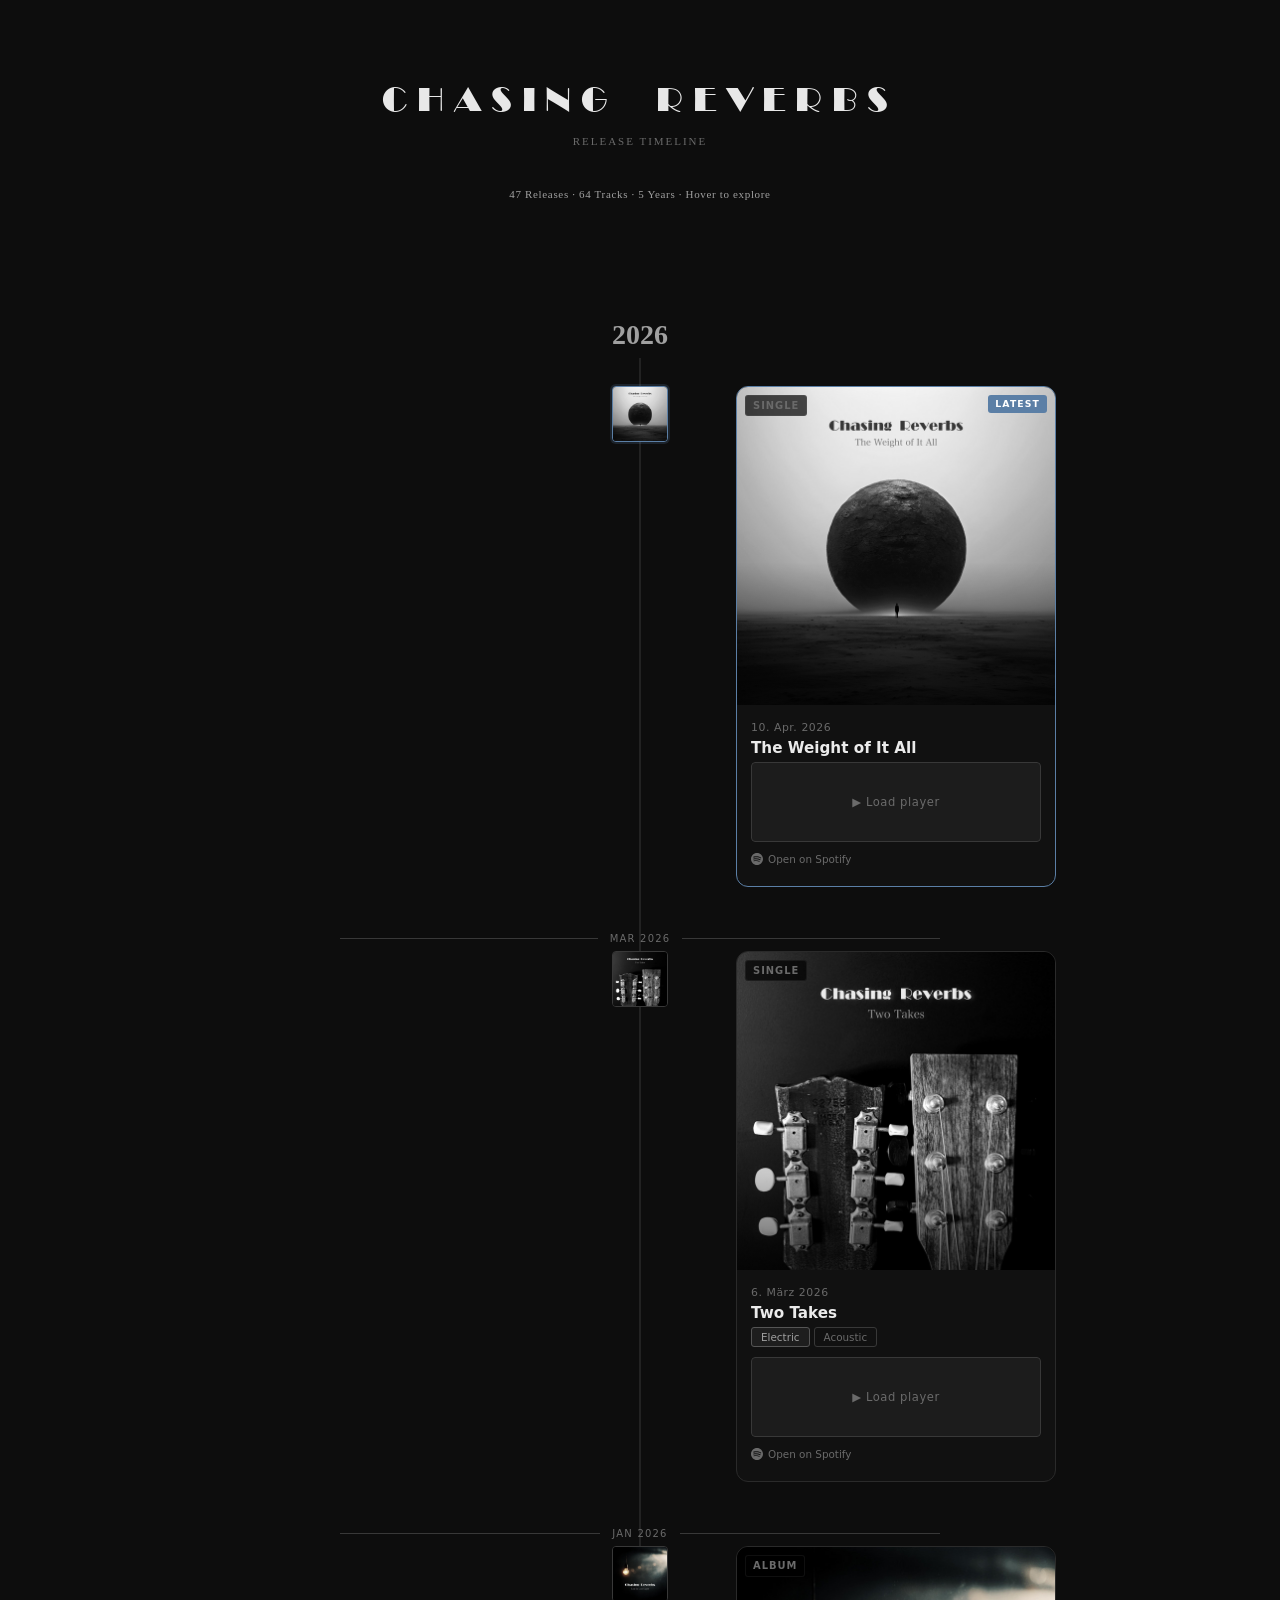
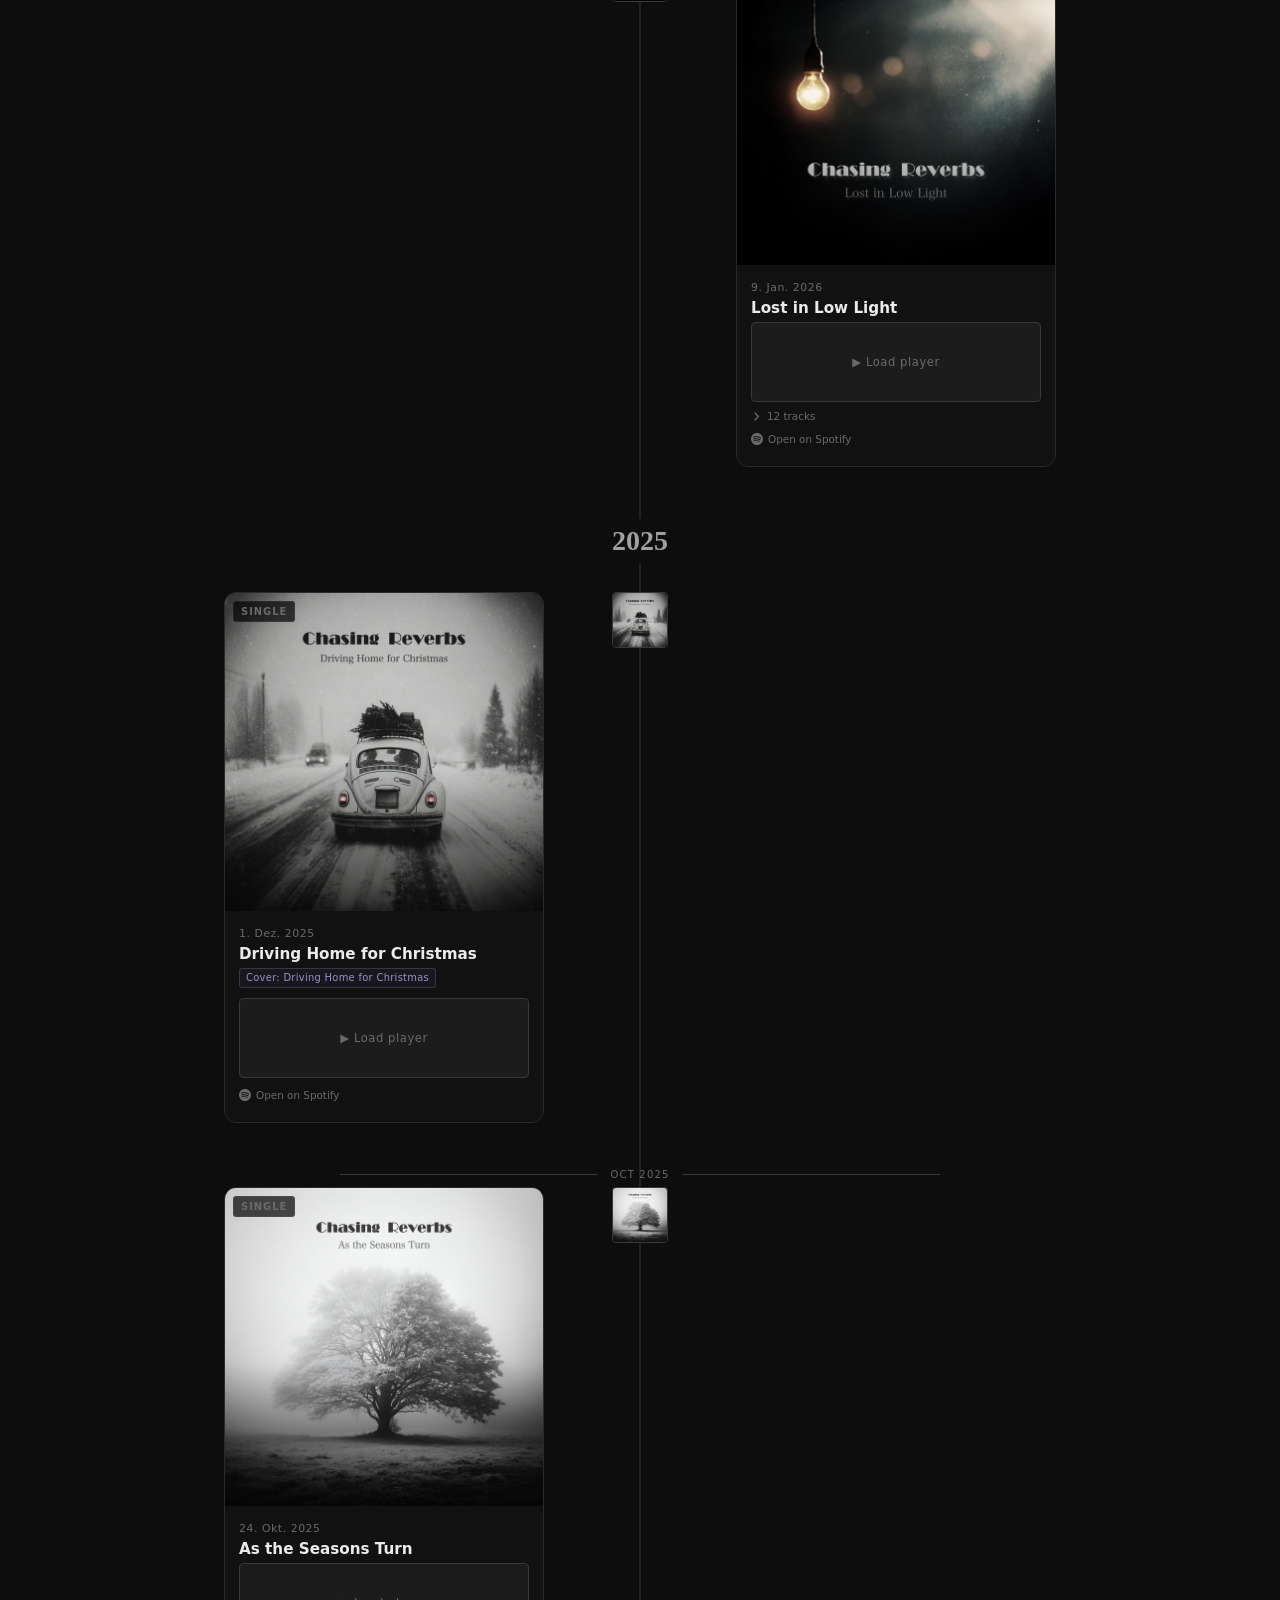
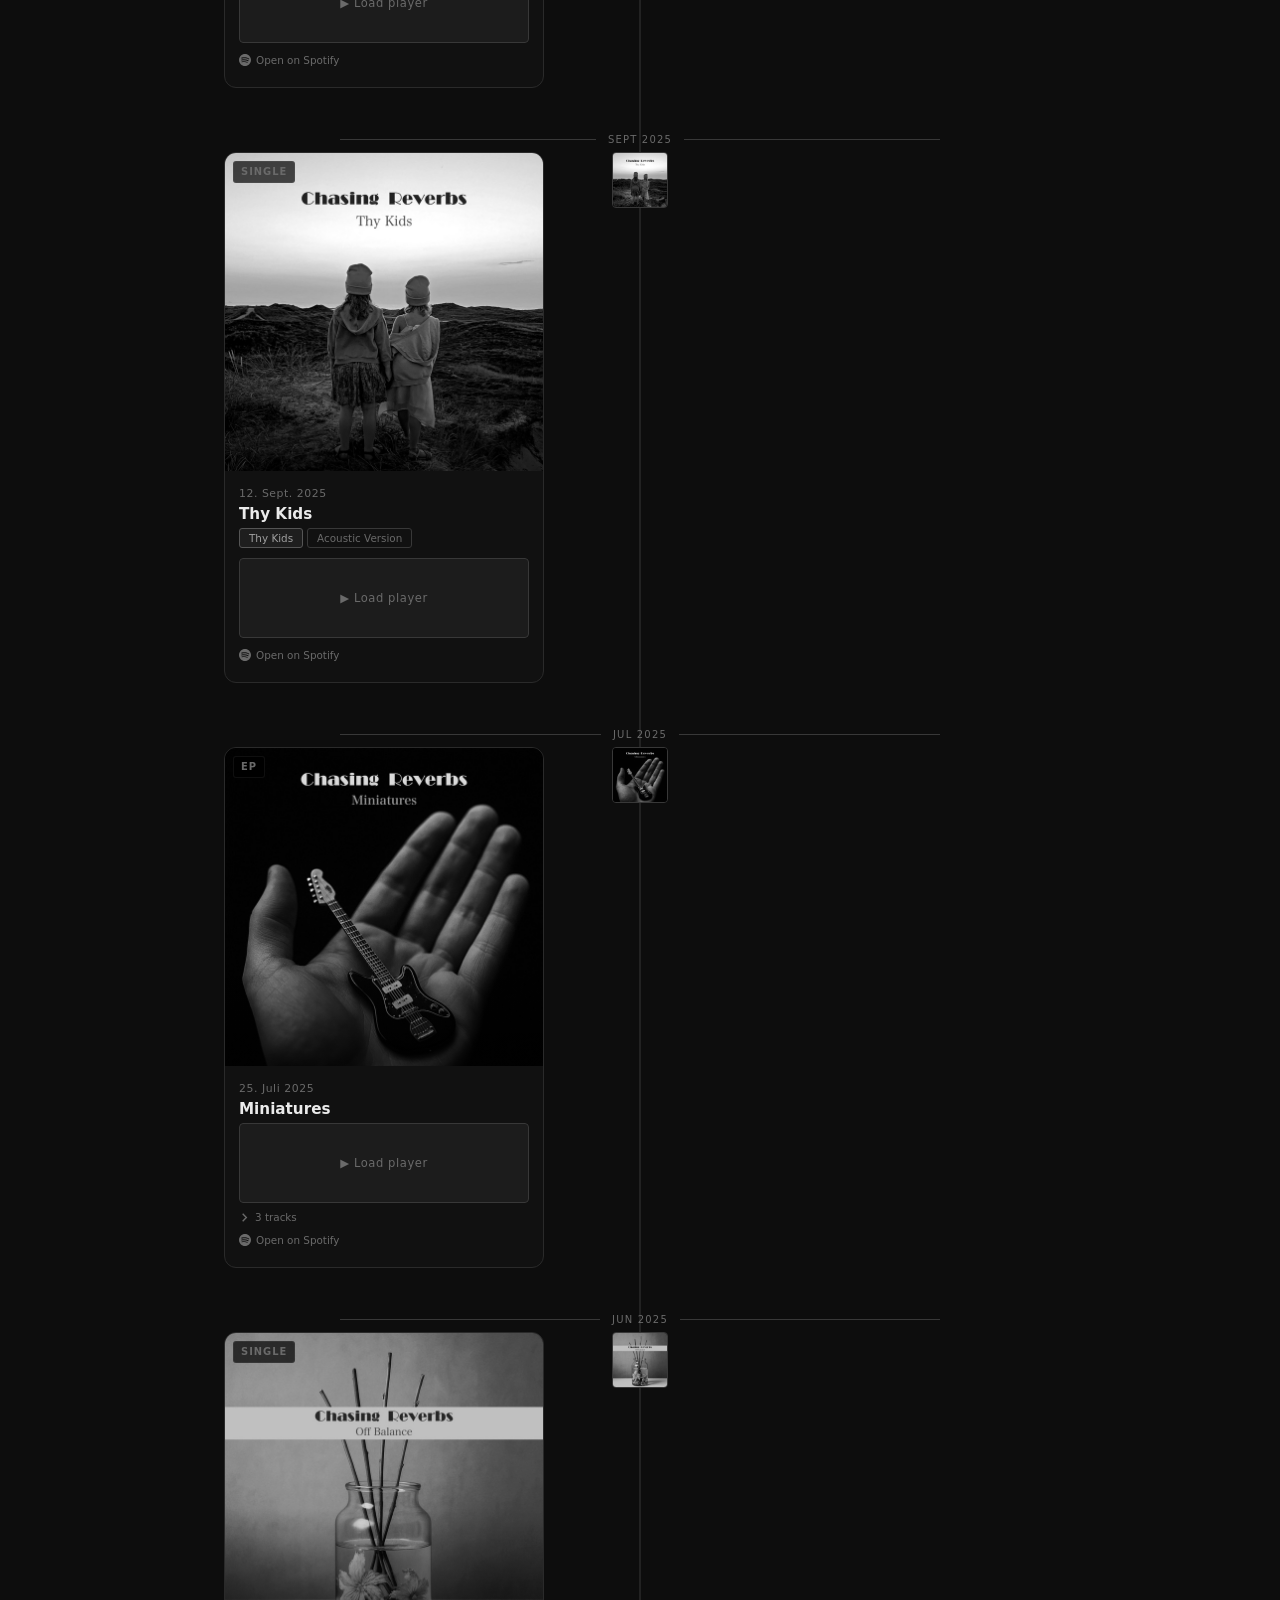
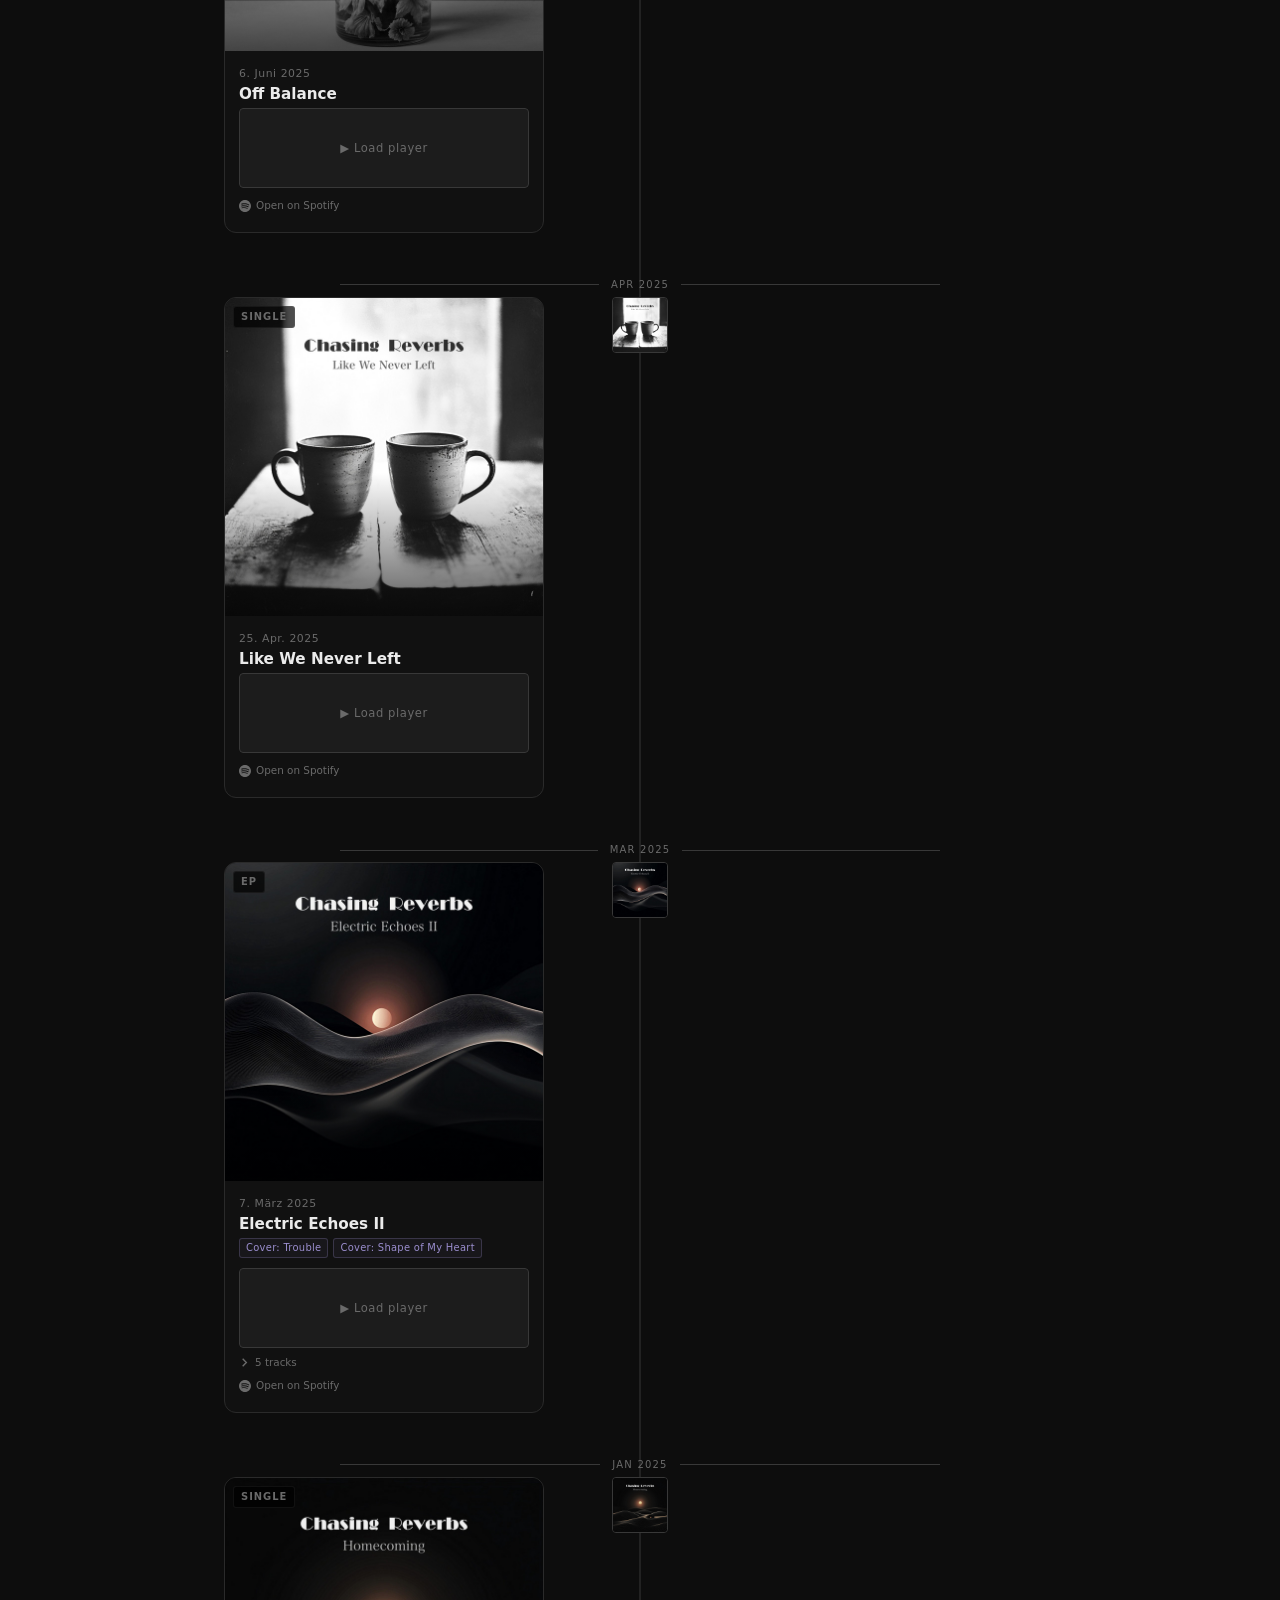
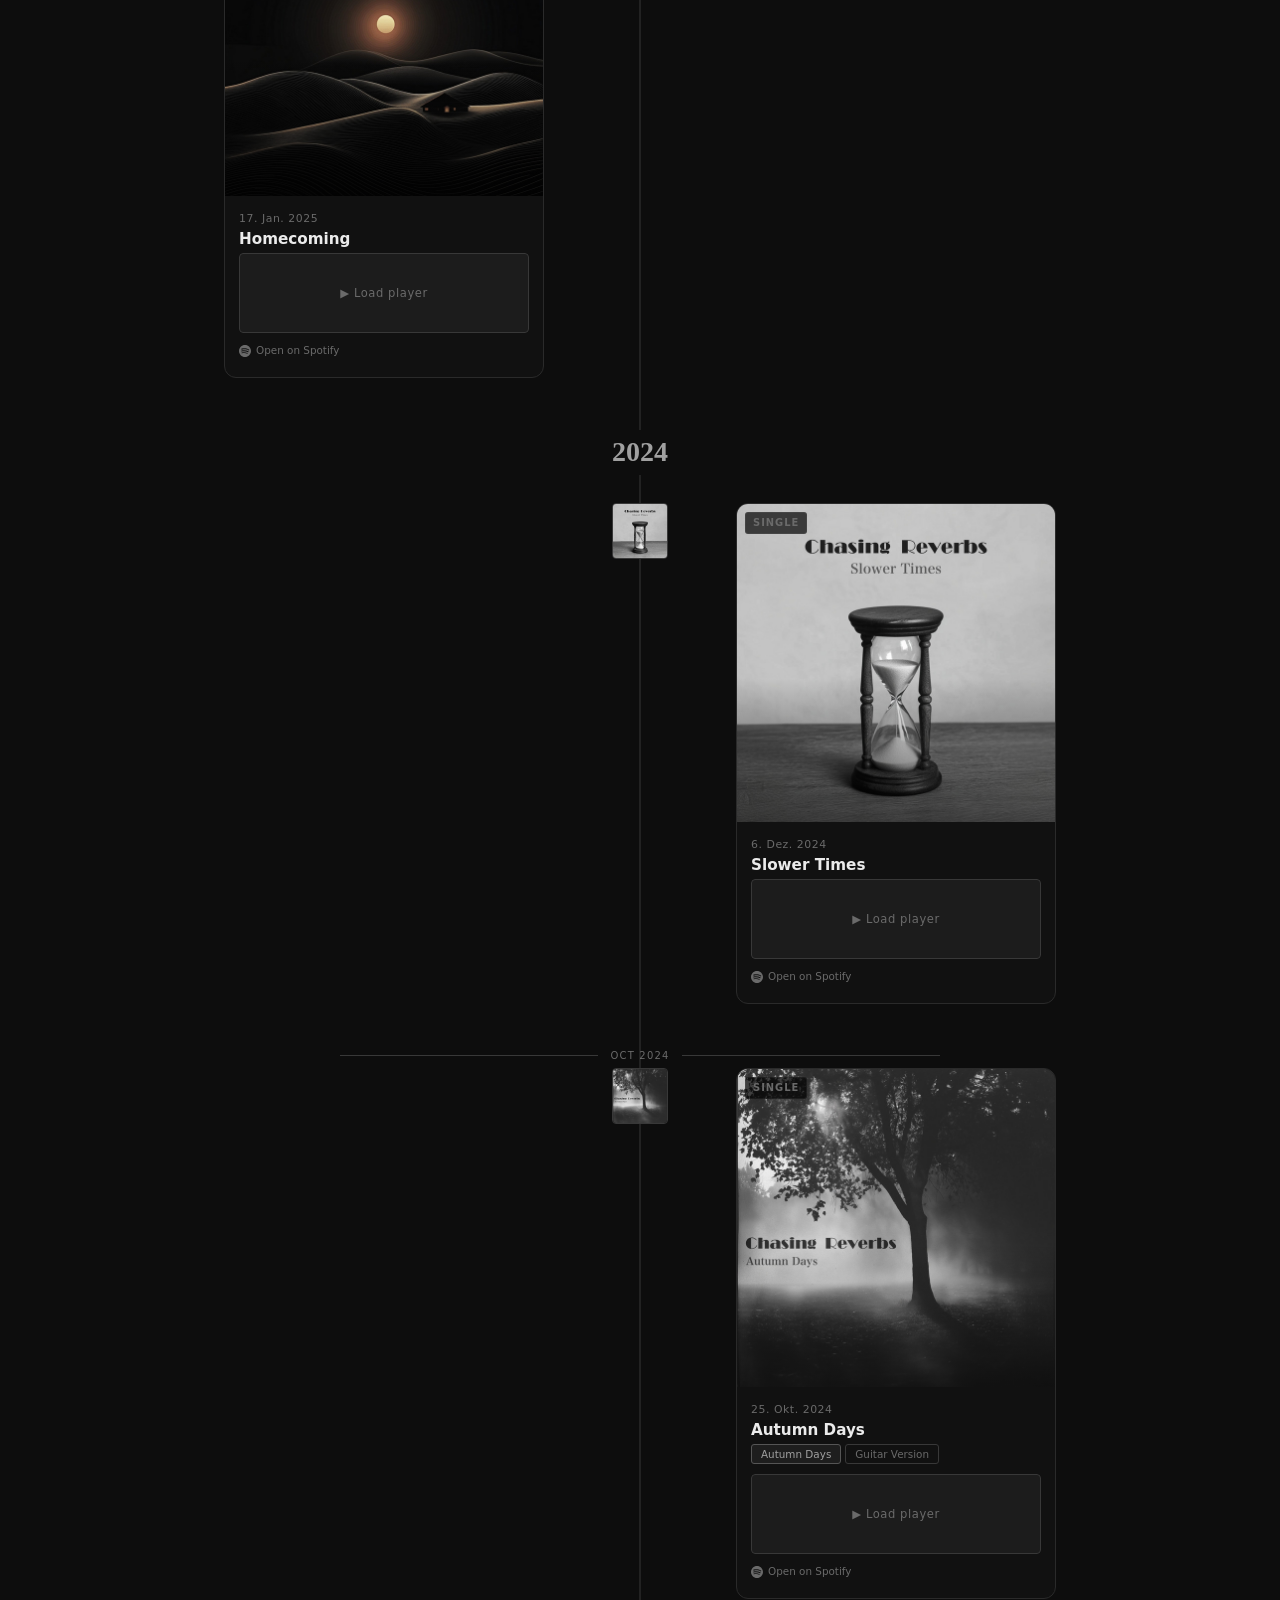
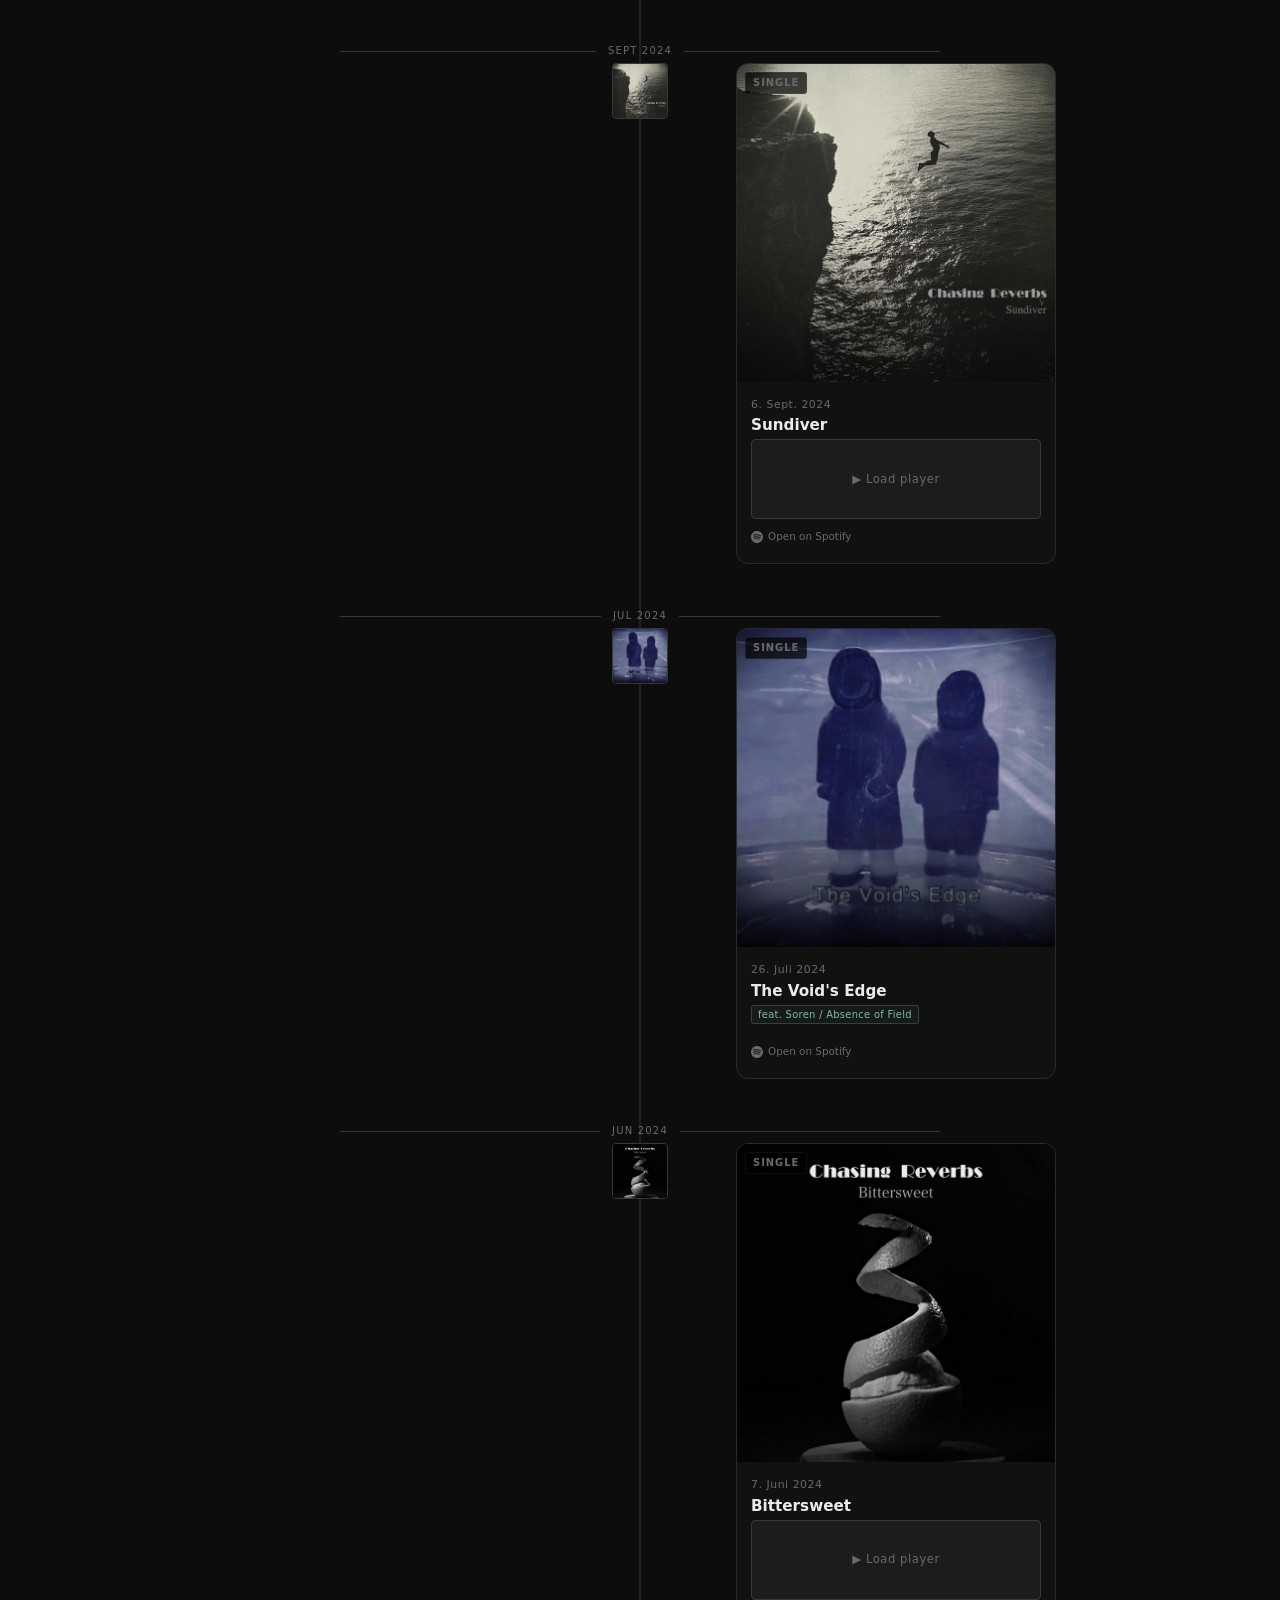
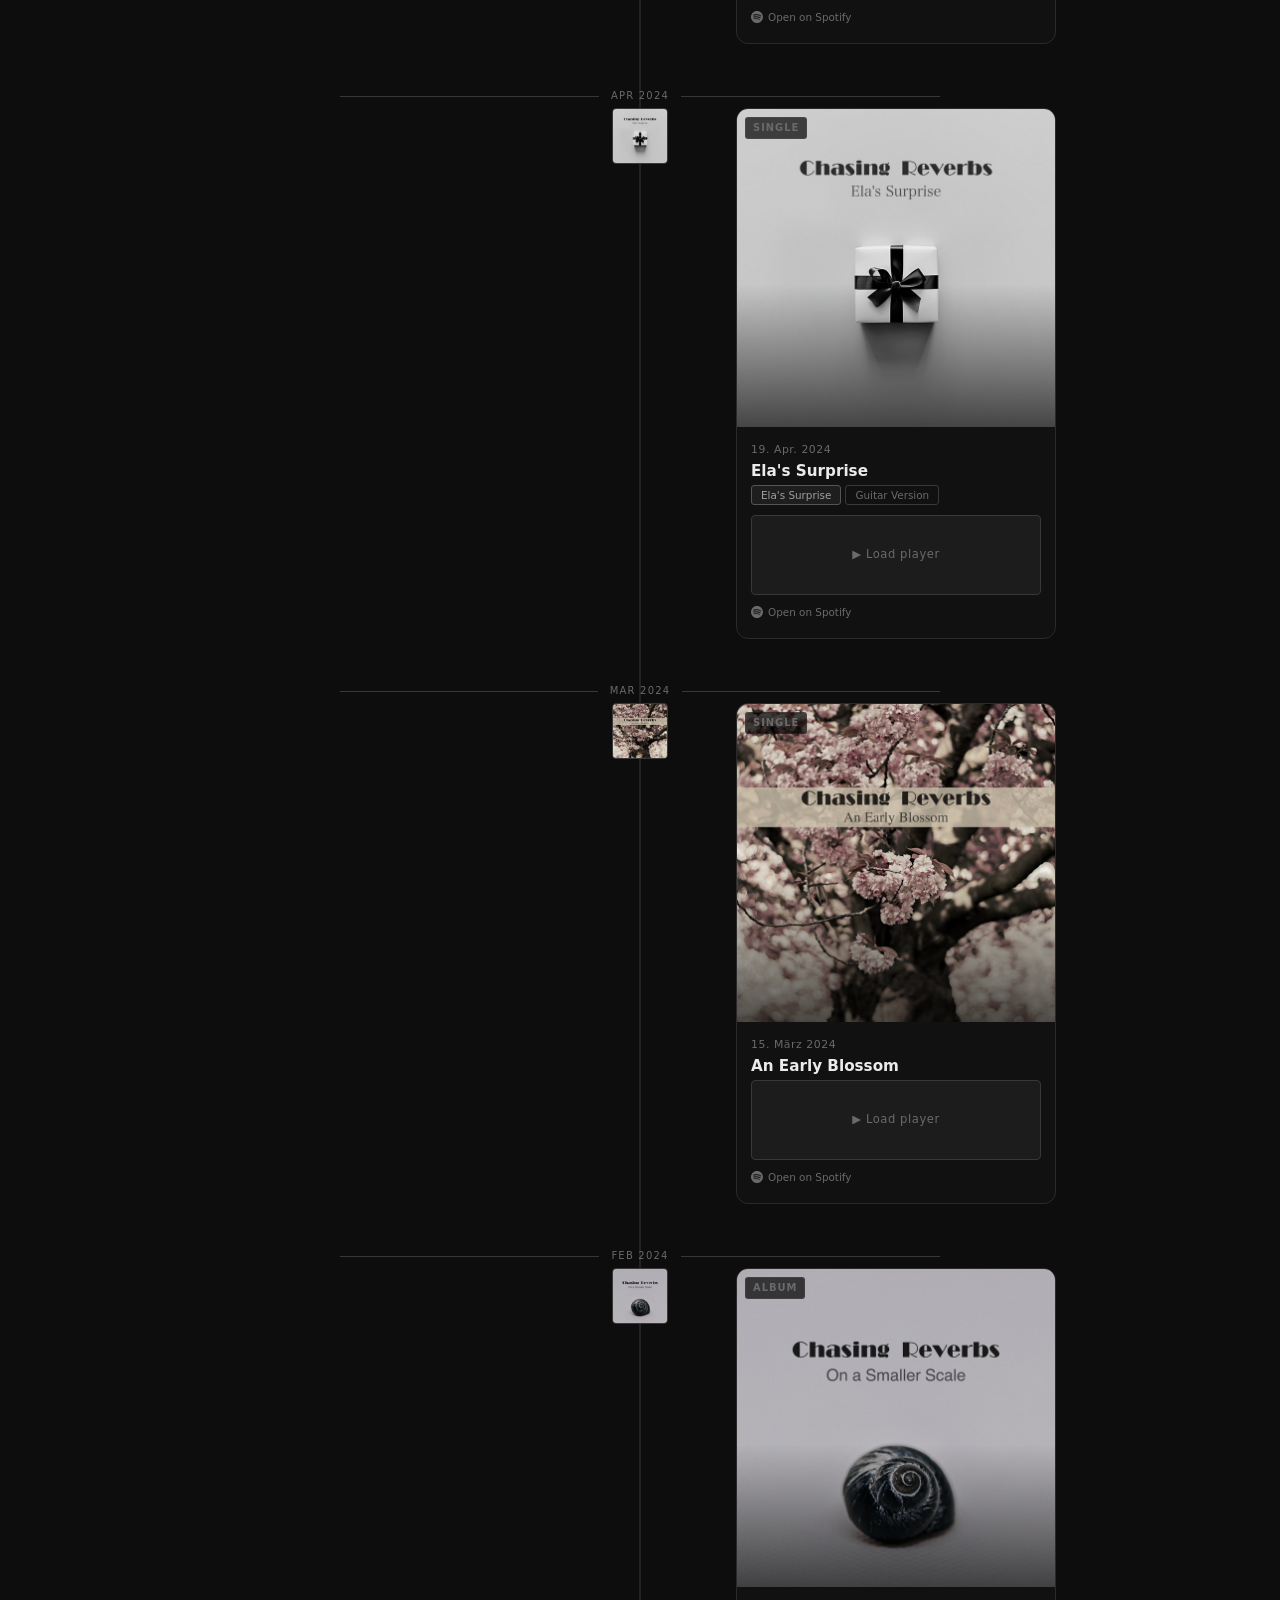
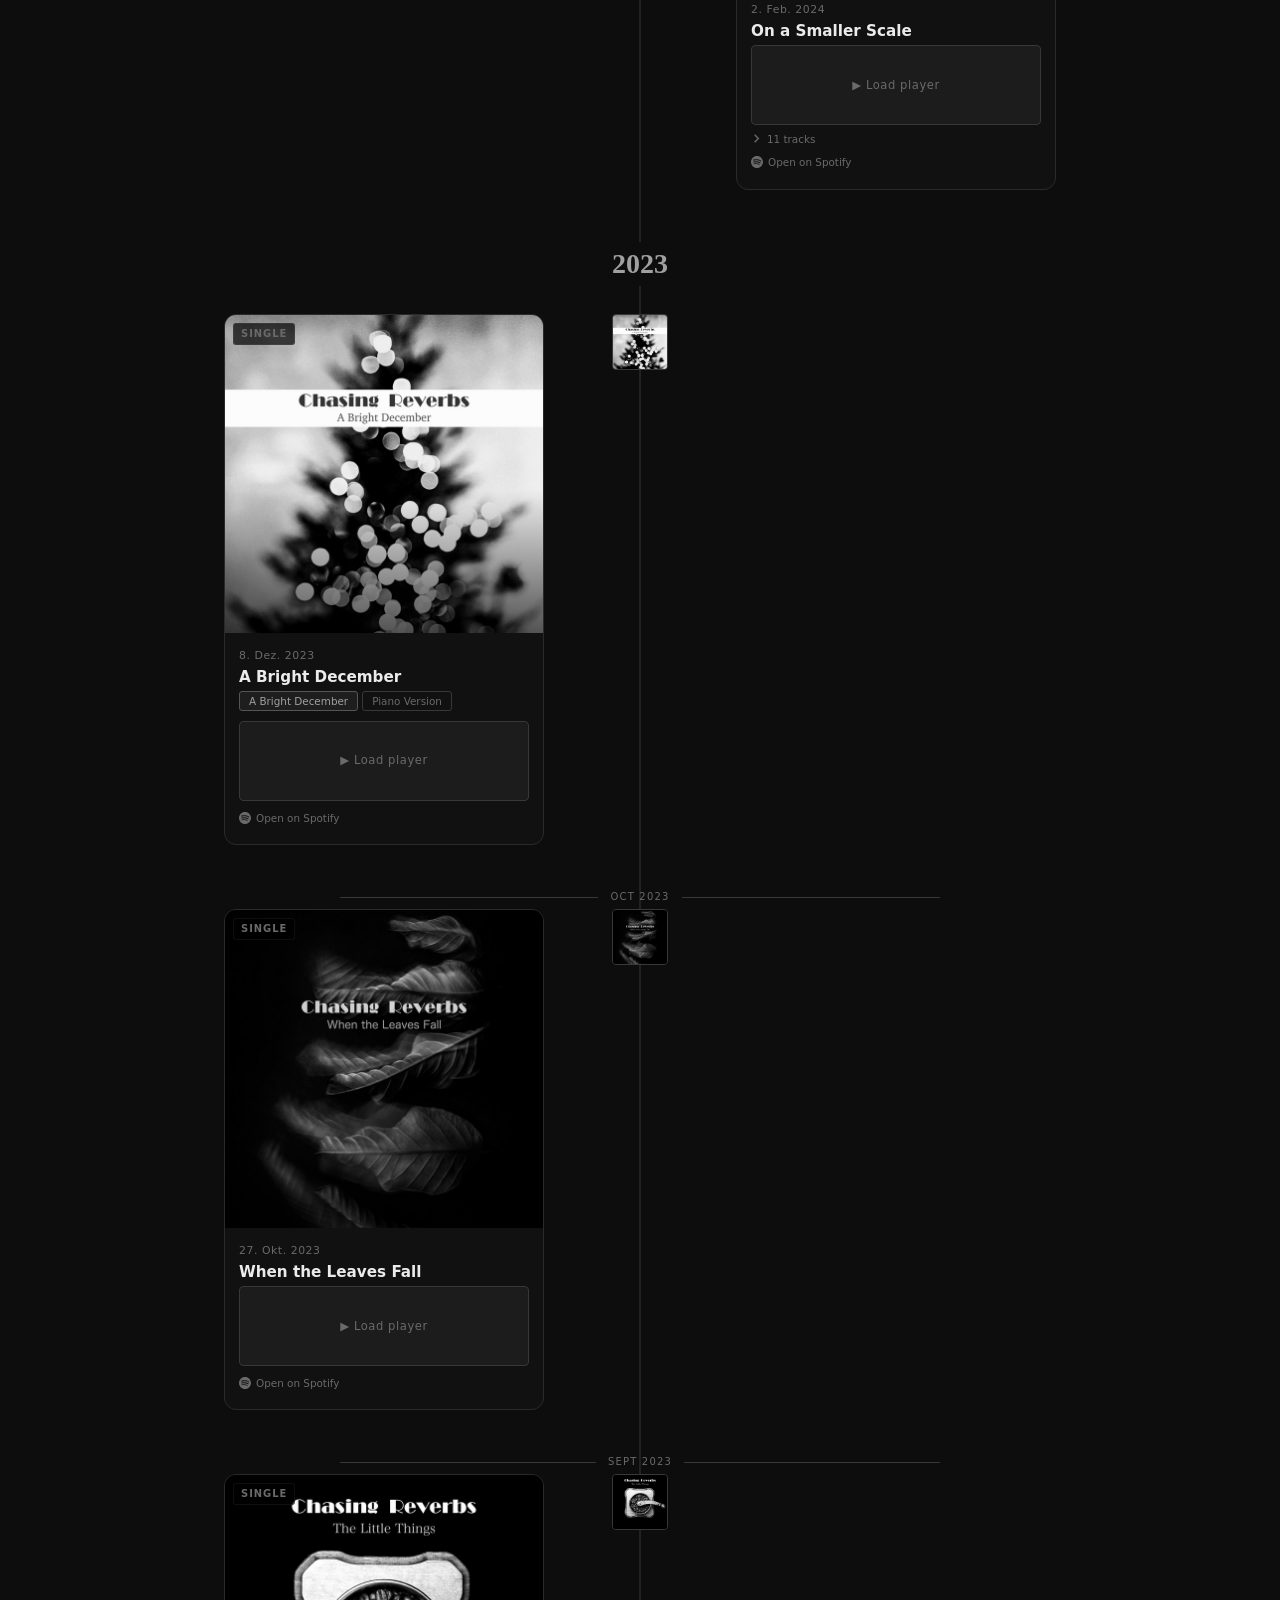
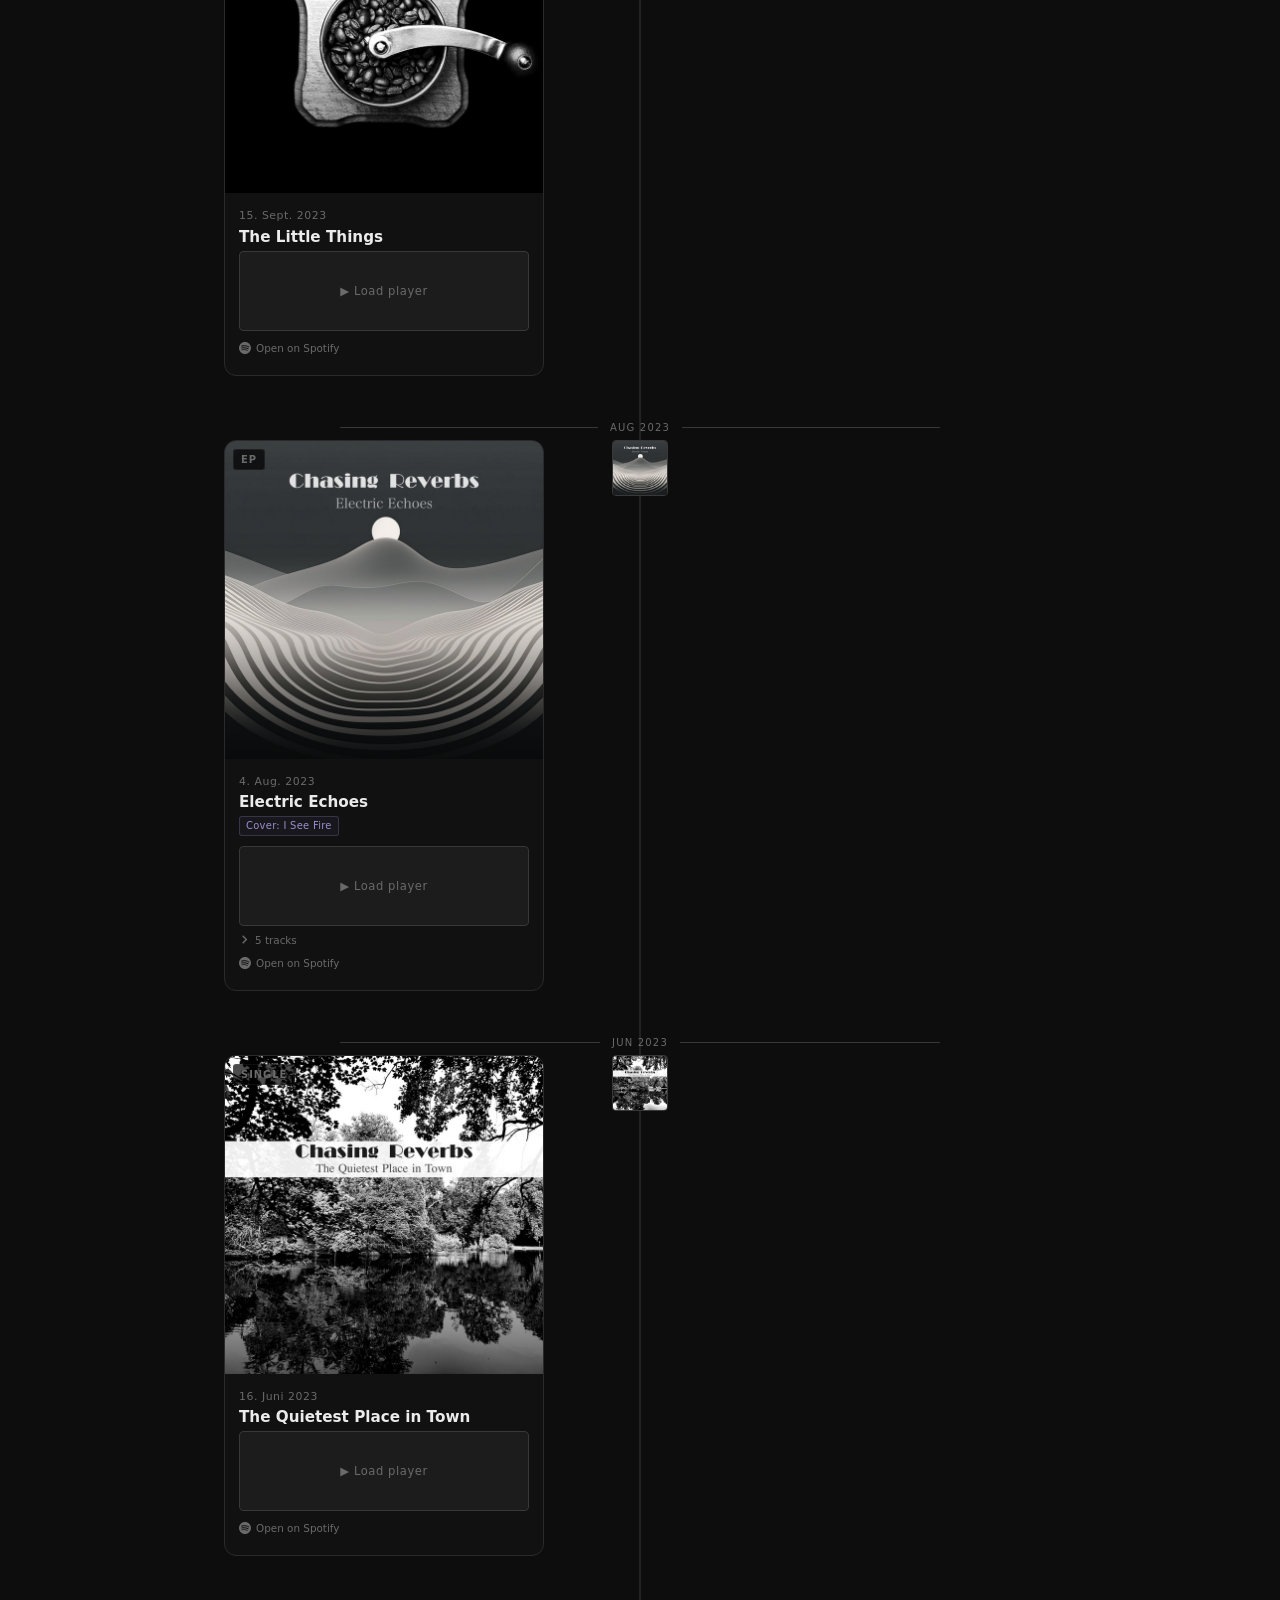
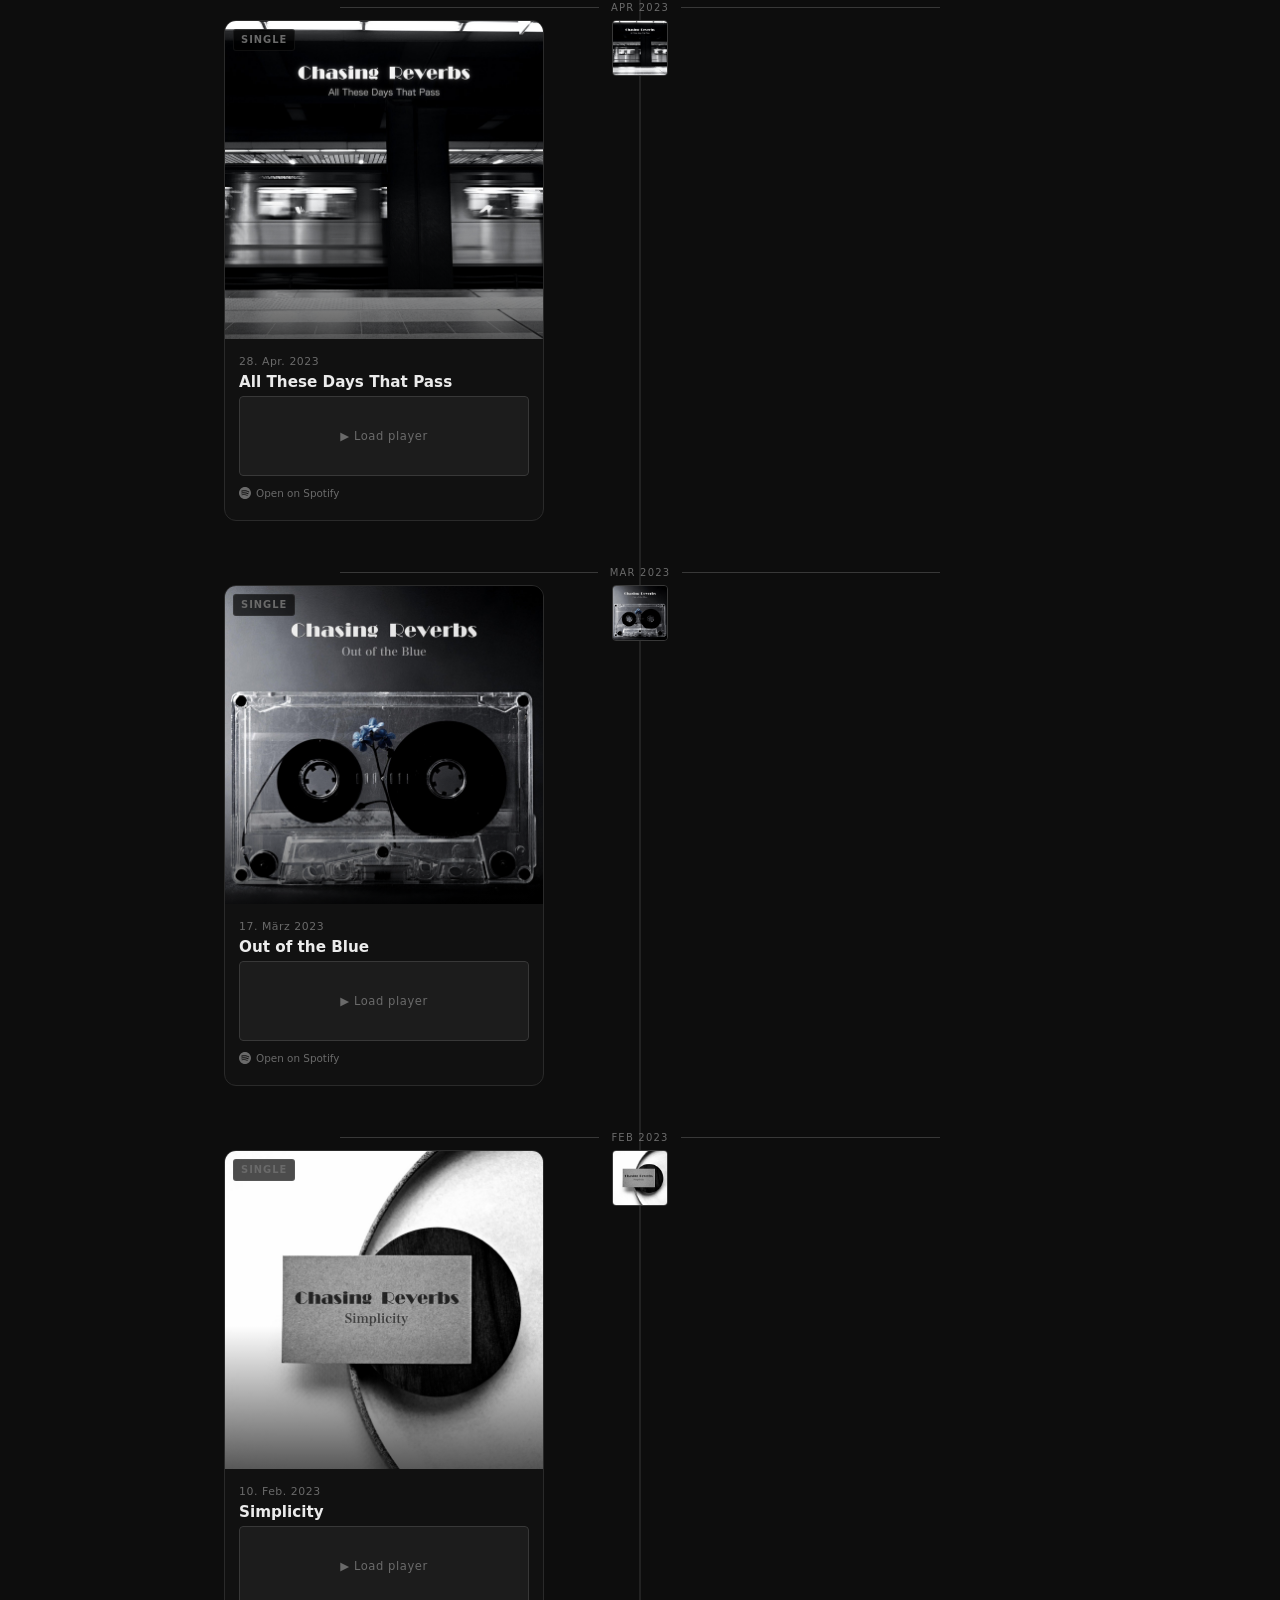
==== index.html @ 4f619f20 "Add favicon (square, consistent with cr-epk)" ====
<!DOCTYPE html>
<html lang="de">
<head>
  <meta charset="UTF-8">
  <meta name="viewport" content="width=device-width, initial-scale=1.0">
  <meta name="description" content="Chasing Reverbs – Release Timeline. All releases by Martin Eibisch from 2021 to present.">
  <meta name="author" content="Martin Eibisch / Chasing Reverbs">
  <meta property="og:title" content="Chasing Reverbs – Release Timeline">
  <meta property="og:description" content="All releases from 2021 to present.">
  <meta property="og:type" content="website">
  <meta property="og:image" content="covers/1416891b915fdddeb3b3728e.jpg">
  <title>Chasing Reverbs – Release Timeline</title>
  <link rel="stylesheet" href="timeline.css">
<link rel="icon" type="image/png" sizes="32x32" href="[data-uri]">
</head>
<body>

  <header class="site-header">
    <h1 class="header-title">Chasing&nbsp;&nbsp;Reverbs</h1>
    <p class="header-sub">Release Timeline</p>
  </header>

  <div class="stats-bar">
    <span id="stats-line">47 Releases · 64 Tracks · 5 Years · Hover to explore</span>
  </div>

  <main class="timeline" aria-label="Release Timeline">
    <!-- Populated by timeline.js -->
  </main>

  <!-- Mobile overlay + bottom-sheet -->
  <div id="overlay" class="overlay" role="presentation"></div>
  <div id="bottom-sheet" class="bottom-sheet" role="dialog" aria-modal="true" aria-label="Release detail"></div>

  <!-- Scroll-to-top -->
  <button id="scroll-top" class="scroll-top" aria-label="Scroll to top">
    <svg width="16" height="16" viewBox="0 0 16 16" fill="currentColor">
      <path d="M8 3l5 5H3z"/>
    </svg>
  </button>

  <footer>
    <p>
      <a href="https://open.spotify.com/artist/61qSGQsnPa7ojcI75q32KX" target="_blank" rel="noopener">Chasing Reverbs on Spotify</a>
      &nbsp;·&nbsp;
      <a href="https://chasingreverbs.com" target="_blank" rel="noopener">chasingreverbs.com</a>
    </p>
    <p style="margin-top:8px;">True Spring Records / Sky Valley Records · Martin Eibisch, Köln</p>
  </footer>

  <script src="data/releases.js"></script>
  <script src="timeline.js"></script>
</body>
</html>
---- timeline.css ----
/* CR Style Guide v1.1 ─────────────────────────────────────────────────────── */
@font-face {
  font-family: 'Broadway';
  src: url('fonts/Broadway-Regular.woff2') format('woff2'),
       url('fonts/Broadway Regular.ttf')   format('truetype');
  font-weight: normal;
  font-style: normal;
  font-display: swap;
}

:root {
  --cr-deep-black:    #0d0d0d;
  --cr-dark-charcoal: #1a1a1a;
  --cr-mid-charcoal:  #2e2e2e;
  --cr-neutral-grey:  #4a4a4a;
  --cr-light-grey:    #c8c8c8;
  --cr-off-white:     #ebebeb;
  --cr-text-silver:   #e8e8e8;
  --cr-accent:        #5b7fa6;

  --ui-text-primary:   #e0e0e0;
  --ui-text-secondary: #a0a0a0;
  --ui-text-tertiary:  #6a6a6a;
  --ui-border-default: #383838;
  --ui-border-mid:     #555555;

  --card-bg:          #111111;
  --card-border:      #2a2a2a;
  --hover-bg:         #1e1e1e;
  --tag-bg:           #1c1c1c;

  --line-color:       #383838;
  --line-w:           1px;
  --marker-size:      56px;
  --card-w:           320px;
  --gap:              40px;

  --radius-sm:  4px;
  --radius-md:  8px;
  --radius-lg: 12px;

  --font-brand: 'Broadway', Georgia, serif;
  --font-serif: Georgia, 'Times New Roman', serif;
  --font-sans:  system-ui, -apple-system, sans-serif;

  --transition: 180ms ease;
  --transition-slow: 320ms ease;
}

/* Reset & base ────────────────────────────────────────────────────────────── */
*, *::before, *::after { box-sizing: border-box; margin: 0; padding: 0; }

html { scroll-behavior: smooth; }

body {
  background: var(--cr-deep-black);
  color: var(--ui-text-primary);
  font-family: var(--font-sans);
  font-size: 14px;
  line-height: 1.6;
  min-height: 100vh;
  overflow-x: hidden;
}

a { color: var(--ui-text-secondary); text-decoration: none; }
a:hover { color: var(--cr-off-white); }

button {
  cursor: pointer;
  border: none;
  background: none;
  font-family: inherit;
  color: inherit;
}

/* Site header ─────────────────────────────────────────────────────────────── */
.site-header {
  text-align: center;
  padding: 80px 24px 24px;
}

.header-title {
  font-family: var(--font-brand);
  font-size: clamp(1.6rem, 4vw, 2.2rem);
  font-weight: normal;
  letter-spacing: 0.28em;
  text-transform: uppercase;
  color: var(--cr-text-silver);
  margin-bottom: 14px;
  line-height: 1.1;
}

.header-sub {
  font-family: var(--font-serif);
  font-size: 11px;
  font-weight: normal;
  color: var(--ui-text-tertiary);
  letter-spacing: 0.18em;
  text-transform: uppercase;
}

/* Stats bar ───────────────────────────────────────────────────────────────── */
.stats-bar {
  text-align: center;
  padding: 8px 24px 56px;
}

#stats-line {
  font-family: var(--font-serif);
  font-size: 11px;
  color: var(--ui-text-secondary);
  letter-spacing: 0.06em;
}

/* Timeline container ──────────────────────────────────────────────────────── */
.timeline {
  position: relative;
  max-width: 880px;
  margin: 0 auto;
  padding: 0 24px 120px;
}

/* Central vertical line */
.timeline::before {
  content: '';
  position: absolute;
  left: 50%;
  top: 0;
  bottom: 0;
  width: var(--line-w);
  background: var(--line-color);
  transform: translateX(-50%);
}

/* Year label ──────────────────────────────────────────────────────────────── */
.year-label {
  position: relative;
  text-align: center;
  margin: 52px 0 28px;
  z-index: 2;
}

.year-label span {
  display: inline-block;
  background: var(--cr-deep-black);
  font-family: var(--font-serif);
  font-size: 28px;
  font-weight: bold;
  color: var(--ui-text-secondary);
  padding: 0 16px;
  letter-spacing: normal;
  text-transform: none;
}

/* Month divider ───────────────────────────────────────────────────────────── */
.month-divider {
  display: flex;
  align-items: center;
  gap: 12px;
  padding: 8px 0 4px;
  width: 100%;
  max-width: 600px;
  margin: 0 auto;
  position: relative;
  z-index: 2;
}

.month-divider::before,
.month-divider::after {
  content: '';
  flex: 1;
  height: 1px;
  background: var(--ui-border-default);
}

.month-divider-label {
  font-family: var(--font-sans);
  font-size: 10px;
  font-weight: 400;
  letter-spacing: 0.12em;
  text-transform: uppercase;
  color: var(--ui-text-tertiary);
  white-space: nowrap;
}

/* Timeline item ───────────────────────────────────────────────────────────── */
.timeline-item {
  display: flex;
  align-items: flex-start;
  position: relative;
  margin-bottom: 36px;
  opacity: 0;
  transform: translateY(16px);
  transition: opacity 0.45s ease, transform 0.45s ease;
}

.timeline-item.visible {
  opacity: 1;
  transform: translateY(0);
}

/* Left side (odd years: 2021, 2023, 2025) */
.timeline-item.left {
  flex-direction: row-reverse;
  justify-content: flex-end;
}

/* Right side (even years: 2022, 2024, 2026) */
.timeline-item.right {
  flex-direction: row;
  justify-content: flex-end;
}

/* Marker ──────────────────────────────────────────────────────────────────── */
.marker {
  position: absolute;
  left: 50%;
  transform: translateX(-50%);
  width: var(--marker-size);
  height: var(--marker-size);
  border-radius: var(--radius-sm);
  overflow: hidden;
  border: 1px solid var(--ui-border-default);
  flex-shrink: 0;
  cursor: pointer;
  transition: border-color var(--transition), transform var(--transition), box-shadow var(--transition);
  z-index: 3;
  background: var(--cr-dark-charcoal);
}

.marker img {
  width: 100%;
  height: 100%;
  object-fit: cover;
  display: block;
}

.marker:hover,
.marker:focus {
  border-color: var(--ui-border-mid);
  transform: translateX(-50%) scale(1.08);
  box-shadow: 0 0 0 3px rgba(56,56,56,0.5);
  outline: none;
}

.marker.newest {
  border-color: var(--cr-accent);
  box-shadow: 0 0 0 2px rgba(91, 127, 166, 0.2);
}

.marker.newest:hover,
.marker.newest:focus {
  border-color: var(--cr-accent);
  box-shadow: 0 0 0 4px rgba(91, 127, 166, 0.25);
}


/* Card ────────────────────────────────────────────────────────────────────── */
.card {
  width: var(--card-w);
  background: var(--card-bg);
  border: 1px solid var(--card-border);
  border-radius: var(--radius-lg);
  overflow: hidden;
  cursor: default;
  transition: border-color var(--transition), transform var(--transition), box-shadow var(--transition);
  flex-shrink: 0;
}

.card:hover {
  border-color: var(--ui-border-default);
  transform: translateY(-2px);
  box-shadow: 0 6px 20px rgba(0,0,0,0.5);
}

.card.newest {
  border-color: var(--cr-accent);
}

.card.newest:hover {
  border-color: var(--cr-accent);
}

.card-cover {
  position: relative;
  width: 100%;
  aspect-ratio: 1;
  overflow: hidden;
}

.card-cover img {
  width: 100%;
  height: 100%;
  object-fit: cover;
  display: block;
  transition: transform var(--transition-slow);
}

.card:hover .card-cover img {
  transform: scale(1.03);
}

.card-cover-overlay {
  position: absolute;
  inset: 0;
  background: linear-gradient(to bottom, transparent 55%, rgba(0,0,0,0.65) 100%);
  pointer-events: none;
}

.type-badge {
  position: absolute;
  top: 8px;
  left: 8px;
  background: rgba(0,0,0,0.7);
  color: var(--ui-text-tertiary);
  font-size: 0.62rem;
  font-weight: 600;
  letter-spacing: 0.1em;
  text-transform: uppercase;
  padding: 2px 7px;
  border-radius: 3px;
  border: 1px solid rgba(255,255,255,0.06);
}

.newest-badge {
  display: none;
  position: absolute;
  top: 8px;
  right: 8px;
  background: var(--cr-accent);
  color: #fff;
  font-size: 0.58rem;
  font-weight: 700;
  letter-spacing: 0.12em;
  text-transform: uppercase;
  padding: 2px 7px;
  border-radius: 3px;
}

.card.newest .newest-badge { display: block; }

.card-body {
  padding: 14px;
}

.card-date {
  font-size: 0.68rem;
  color: var(--ui-text-tertiary);
  letter-spacing: 0.05em;
  margin-bottom: 3px;
}

.card-title {
  font-size: 0.95rem;
  font-weight: 600;
  color: var(--cr-off-white);
  line-height: 1.25;
  margin-bottom: 4px;
}


.card-meta {
  display: flex;
  flex-wrap: wrap;
  gap: 5px;
  margin-bottom: 10px;
}

.tag {
  background: var(--tag-bg);
  border: 1px solid var(--ui-border-default);
  border-radius: 3px;
  font-size: 0.62rem;
  color: var(--ui-text-tertiary);
  padding: 1px 6px;
  letter-spacing: 0.03em;
}

.tag.cover-song {
  color: #9b8ecf;
  border-color: rgba(155,142,207,0.25);
  background: rgba(155,142,207,0.05);
}

.tag.collab {
  color: #7fbf9b;
  border-color: rgba(127,191,155,0.25);
  background: rgba(127,191,155,0.05);
}

.tag.debut {
  color: var(--ui-text-secondary);
  border-color: var(--ui-border-default);
}

/* Track tabs (multi-track singles) */
.track-tabs {
  display: flex;
  gap: 4px;
  margin-bottom: 10px;
  flex-wrap: wrap;
}

.track-tab {
  font-size: 0.65rem;
  padding: 3px 9px;
  border-radius: 3px;
  border: 1px solid var(--ui-border-default);
  color: var(--ui-text-tertiary);
  background: transparent;
  transition: all var(--transition);
  white-space: nowrap;
}

.track-tab:hover {
  border-color: var(--ui-border-mid);
  color: var(--ui-text-secondary);
}

.track-tab.active {
  border-color: var(--ui-border-mid);
  color: var(--ui-text-secondary);
  background: var(--hover-bg);
}

/* Spotify embed ─────────────────────────────────────────────────────────── */
.spotify-embed-wrap {
  border-radius: var(--radius-sm);
  overflow: hidden;
  height: 80px;
}

.spotify-embed-wrap iframe {
  display: block;
  width: 100%;
  height: 80px;
  border: none;
}

.embed-placeholder {
  height: 80px;
  background: var(--tag-bg);
  border: 1px solid var(--ui-border-default);
  border-radius: var(--radius-sm);
  display: flex;
  align-items: center;
  justify-content: center;
  color: var(--ui-text-tertiary);
  font-size: 0.72rem;
  letter-spacing: 0.05em;
  cursor: pointer;
  transition: background var(--transition), border-color var(--transition);
}

.embed-placeholder:hover {
  background: var(--hover-bg);
  border-color: var(--ui-border-mid);
  color: var(--ui-text-secondary);
}

.spotify-open-link {
  display: inline-flex;
  align-items: center;
  gap: 5px;
  margin-top: 9px;
  font-size: 0.65rem;
  color: var(--ui-text-tertiary);
  transition: color var(--transition);
}

.spotify-open-link:hover {
  color: var(--ui-text-secondary);
  text-decoration: none;
}

.spotify-open-link svg {
  width: 12px;
  height: 12px;
  fill: currentColor;
}

/* Album tracklist toggle */
.tracklist-toggle {
  width: 100%;
  text-align: left;
  font-size: 0.65rem;
  color: var(--ui-text-tertiary);
  padding: 8px 0 0;
  display: flex;
  align-items: center;
  gap: 5px;
  transition: color var(--transition);
}

.tracklist-toggle:hover { color: var(--ui-text-secondary); }

.tracklist-toggle svg {
  width: 11px;
  height: 11px;
  fill: none;
  stroke: currentColor;
  stroke-width: 1.5;
  transition: transform var(--transition);
}

.tracklist-toggle.open svg { transform: rotate(90deg); }

.tracklist {
  display: none;
  padding: 6px 0 0;
  list-style: none;
}

.tracklist.open { display: block; }

.tracklist li {
  font-size: 0.65rem;
  color: var(--ui-text-tertiary);
  padding: 3px 0;
  border-bottom: 1px solid #1e1e1e;
  display: flex;
  gap: 8px;
}

.tracklist li:last-child { border-bottom: none; }

.tracklist li .track-num {
  color: var(--ui-text-tertiary);
  opacity: 0.4;
  flex-shrink: 0;
  width: 14px;
}

/* Overlay / bottom-sheet ──────────────────────────────────────────────────── */
.overlay {
  display: none;
  position: fixed;
  inset: 0;
  background: rgba(0,0,0,0.55);
  z-index: 100;
  backdrop-filter: blur(2px);
}

.overlay.open { display: block; }

.bottom-sheet {
  display: none;
  position: fixed;
  bottom: 0;
  left: 0;
  right: 0;
  max-height: 60vh;
  background: var(--cr-dark-charcoal);
  border-top: 1px solid var(--ui-border-default);
  border-radius: 12px 12px 0 0;
  z-index: 101;
  overflow-y: auto;
  padding: 20px;
  transform: translateY(100%);
  transition: transform 0.28s ease;
}

.bottom-sheet.open {
  display: block;
  transform: translateY(0);
}

.bottom-sheet-handle {
  width: 32px;
  height: 3px;
  background: var(--ui-border-mid);
  border-radius: 2px;
  margin: 0 auto 18px;
}

.bottom-sheet-close {
  position: absolute;
  top: 14px;
  right: 14px;
  color: var(--ui-text-tertiary);
  font-size: 1rem;
  line-height: 1;
  padding: 4px 8px;
}

/* Scroll-to-top ─────────────────────────────────────────────────────────── */
.scroll-top {
  position: fixed;
  bottom: 28px;
  right: 28px;
  width: 36px;
  height: 36px;
  background: var(--cr-dark-charcoal);
  border: 1px solid var(--ui-border-default);
  border-radius: var(--radius-sm);
  color: var(--ui-text-tertiary);
  display: none;
  align-items: center;
  justify-content: center;
  z-index: 50;
  transition: background var(--transition), color var(--transition);
}

.scroll-top.visible { display: flex; }

.scroll-top:hover {
  background: var(--ui-border-default);
  color: var(--cr-off-white);
}

/* Footer ──────────────────────────────────────────────────────────────────── */
footer {
  text-align: center;
  padding: 40px 24px;
  border-top: 1px solid var(--line-color);
  color: var(--ui-text-tertiary);
  font-size: 0.7rem;
  letter-spacing: 0.04em;
}

footer a { color: var(--ui-text-tertiary); }
footer a:hover { color: var(--ui-text-secondary); }

/* ── Responsive ─────────────────────────────────────────────────────────── */
@media (max-width: 720px) {
  :root {
    --card-w: calc(100vw - 96px);
    --marker-size: 44px;
    --gap: 12px;
  }

  .timeline::before { left: 30px; transform: none; }

  .timeline-item,
  .timeline-item.left,
  .timeline-item.right {
    flex-direction: row;
    justify-content: flex-start;
  }

  .marker {
    position: static;
    transform: none;
    flex-shrink: 0;
  }

  .marker:hover,
  .marker:focus { transform: scale(1.06); }


  .year-label { text-align: left; padding-left: 8px; }
  .year-label span { font-size: 22px; }

  .card { width: calc(100vw - 100px); }
}
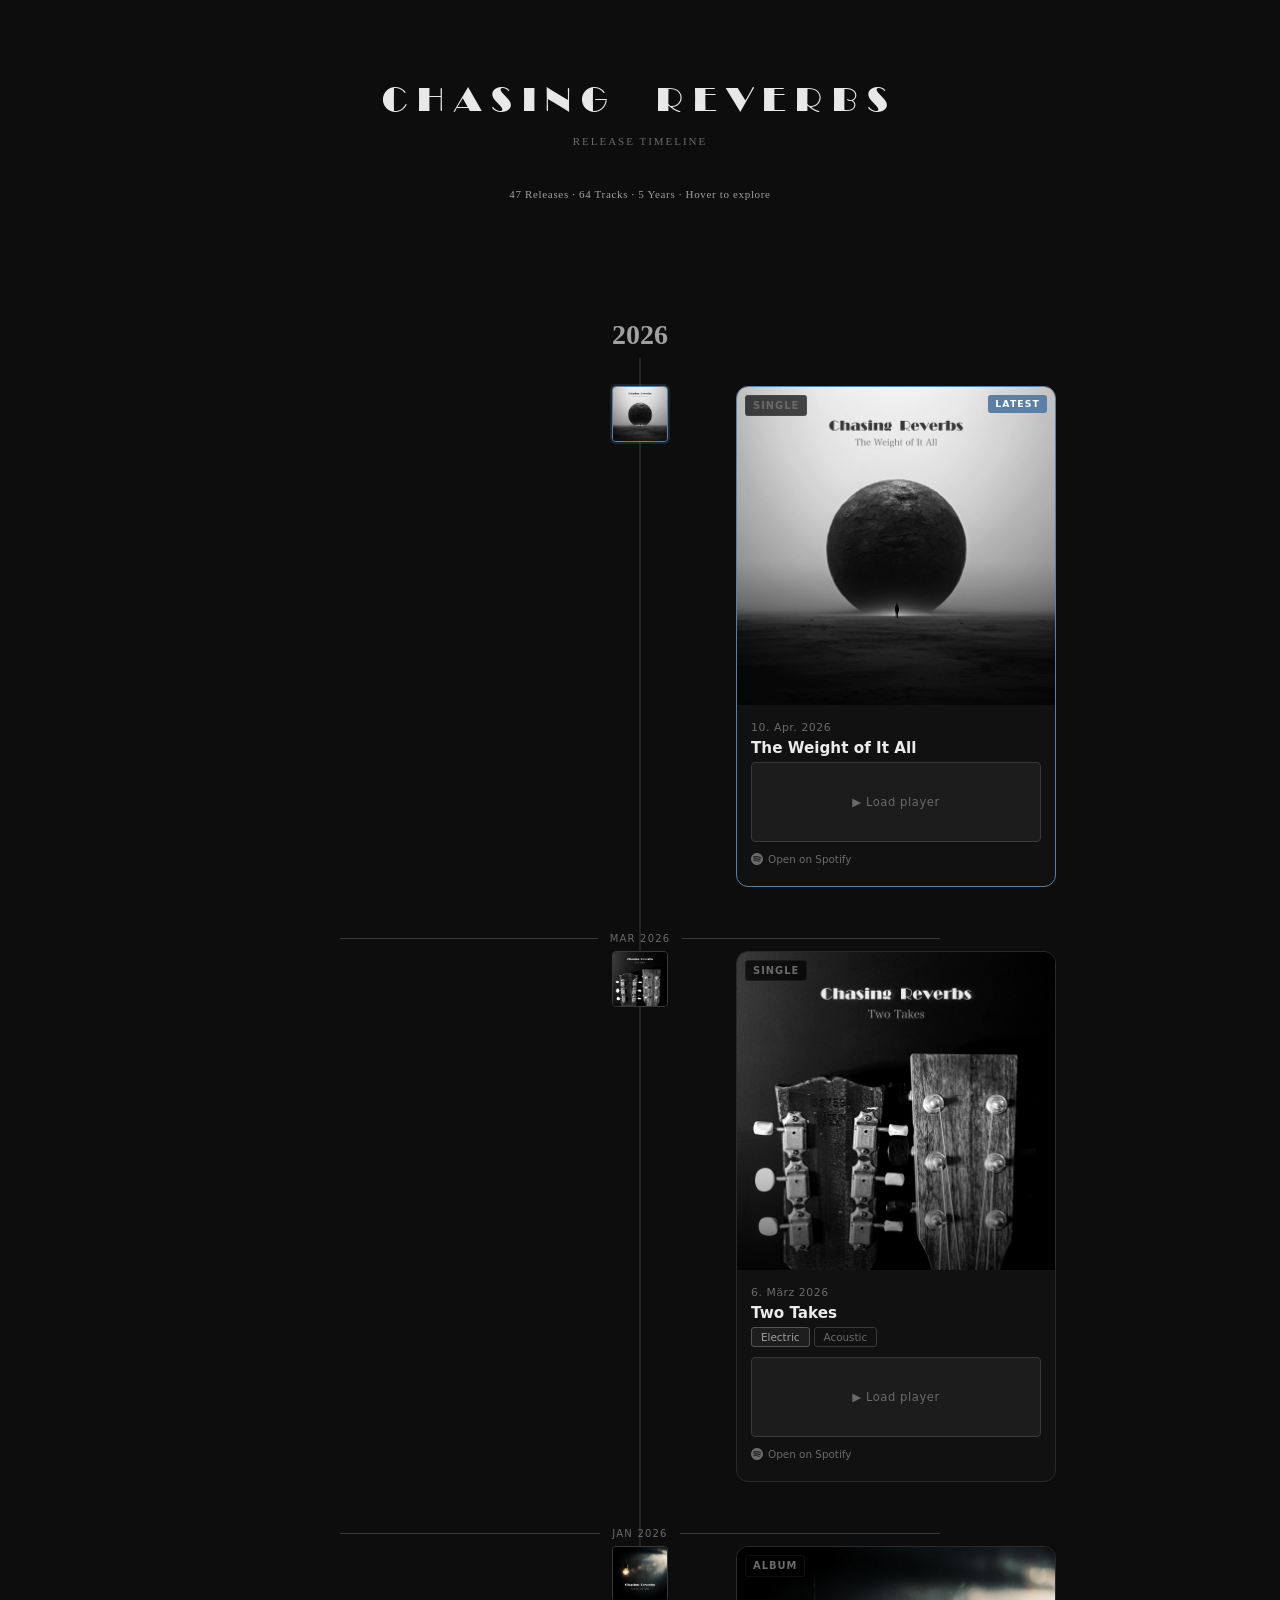
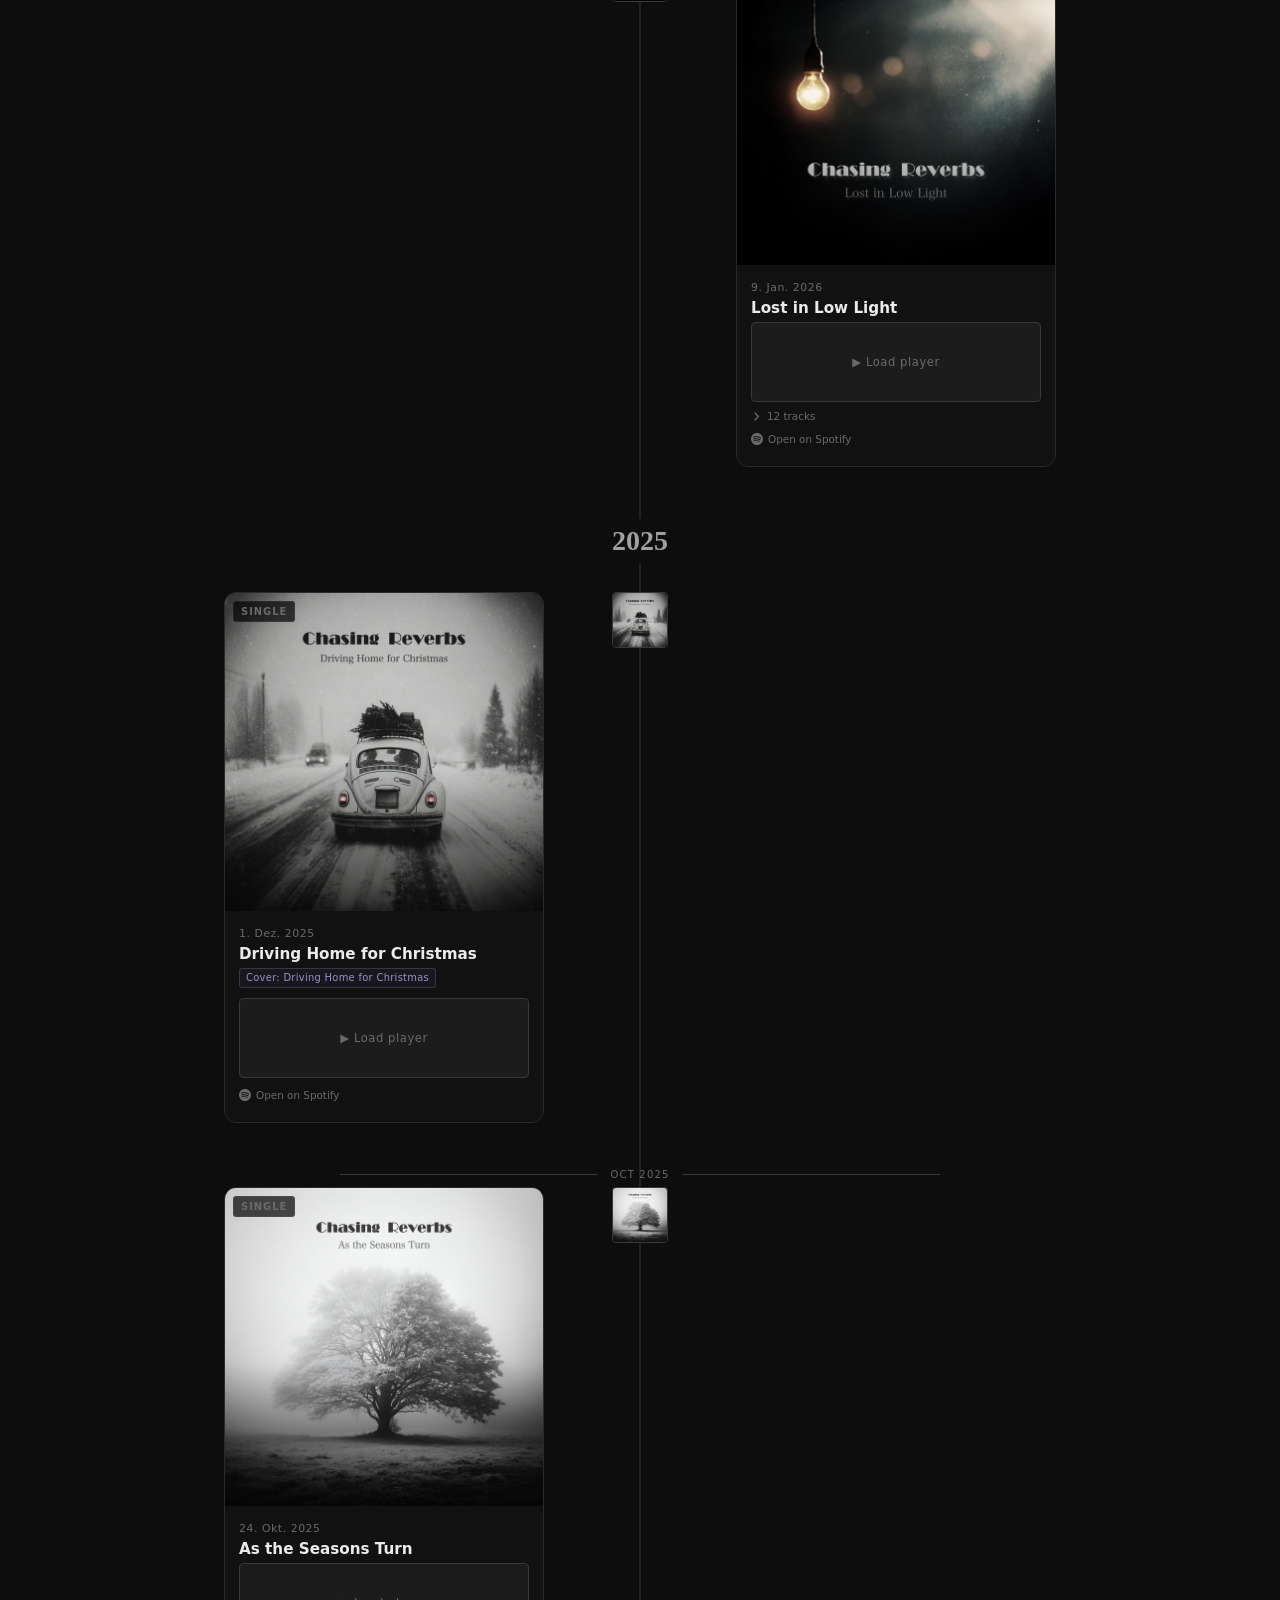
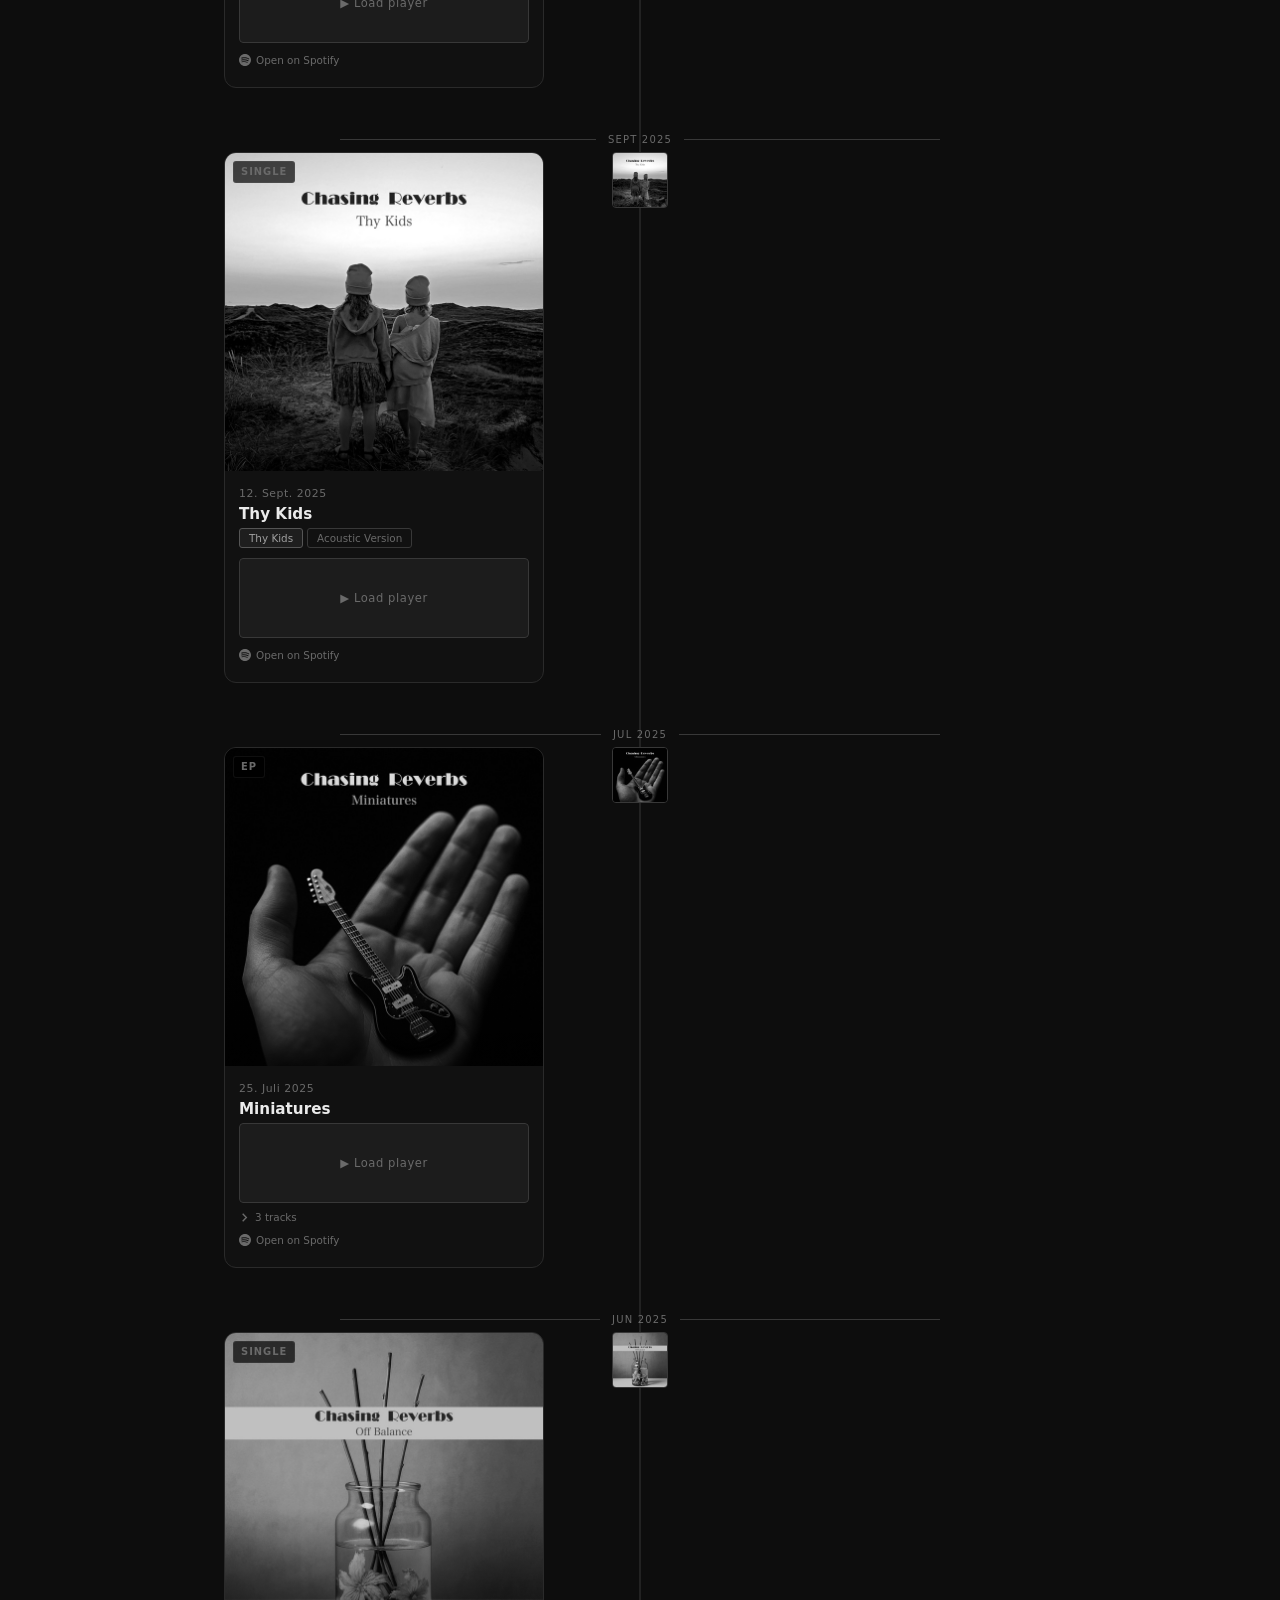
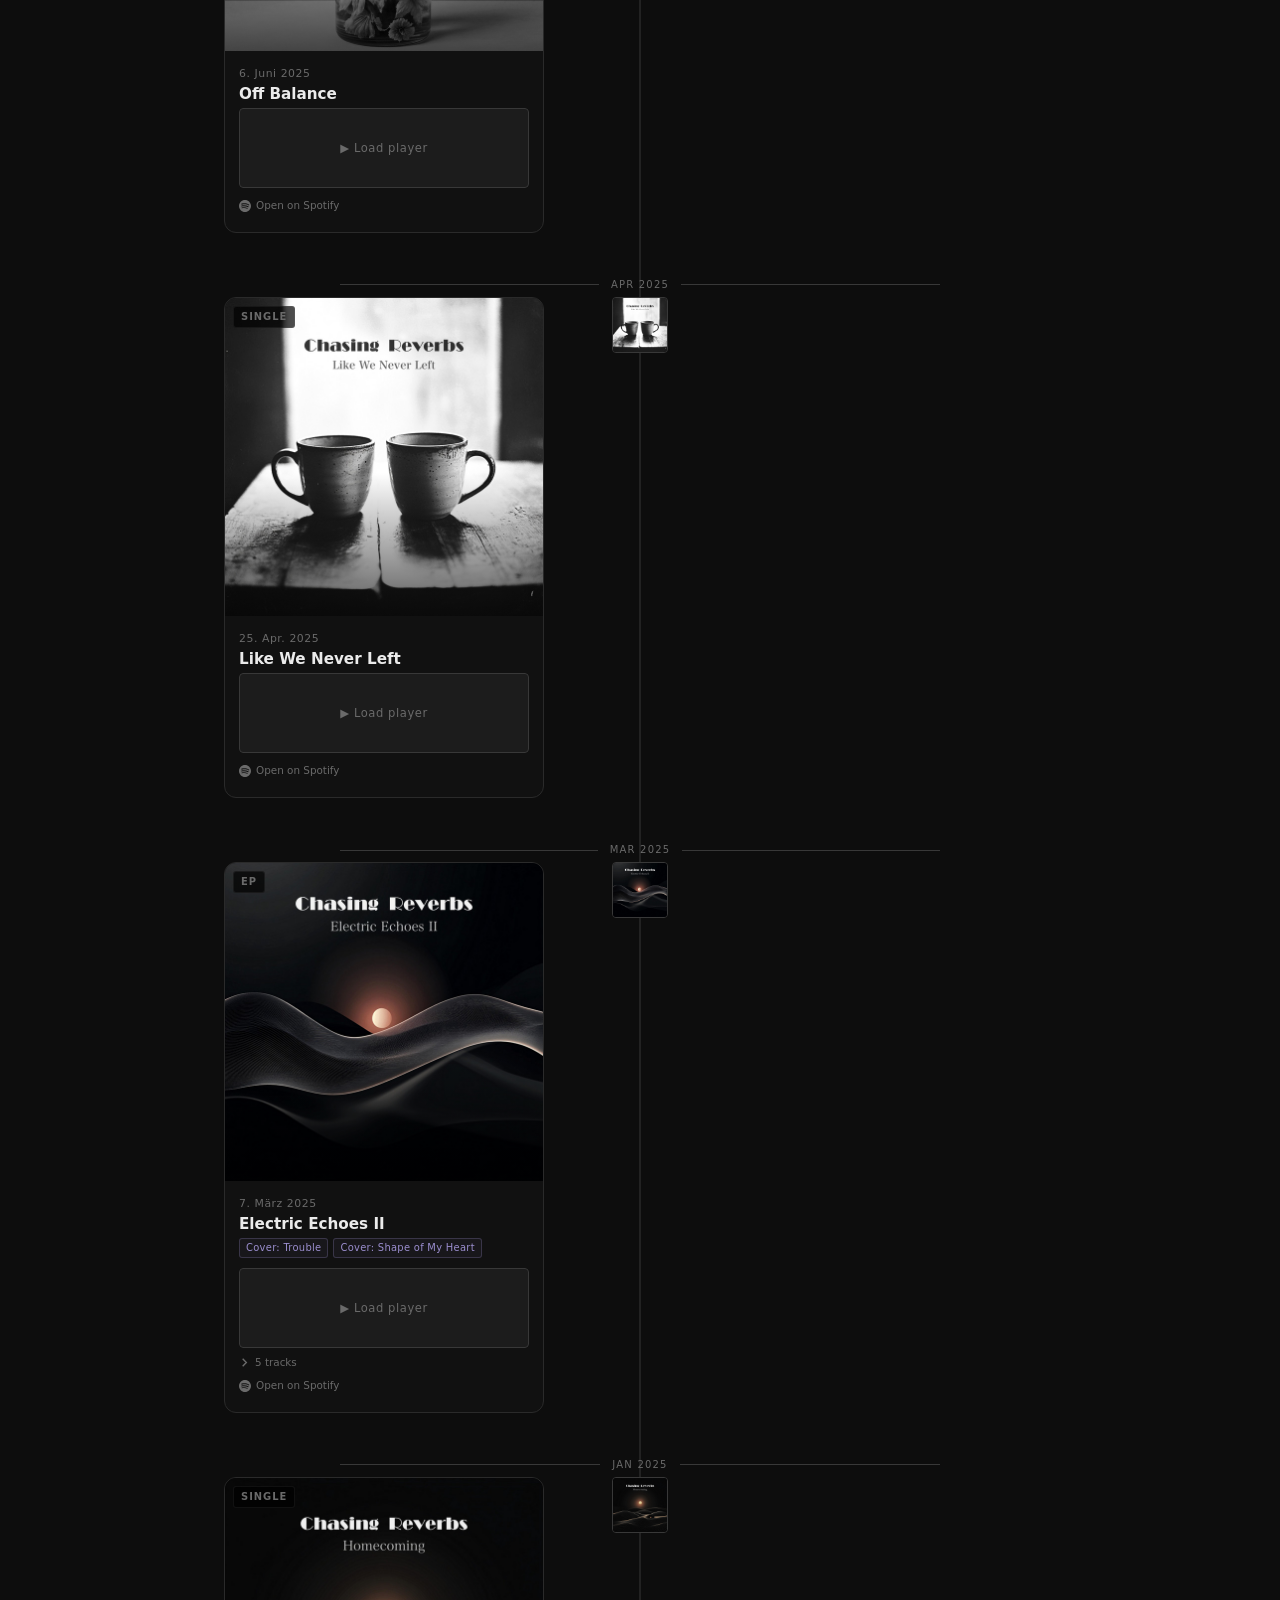
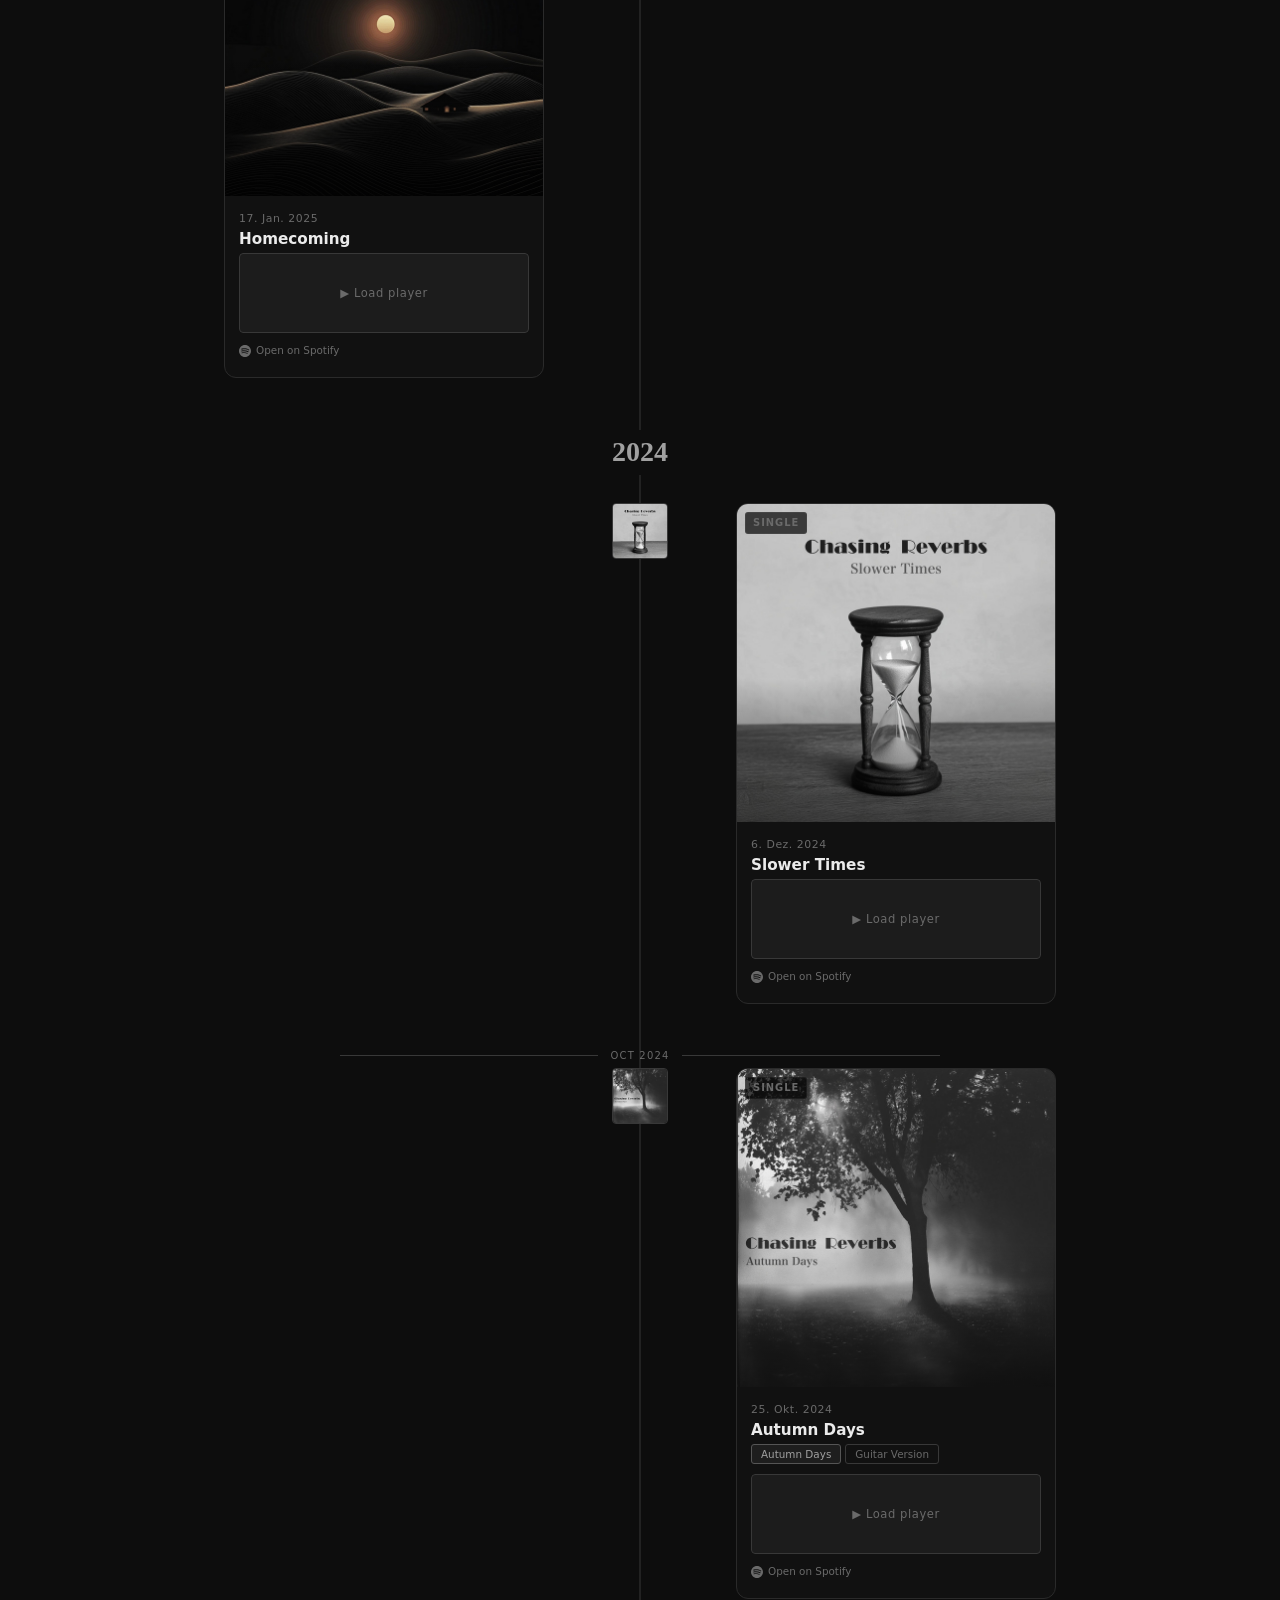
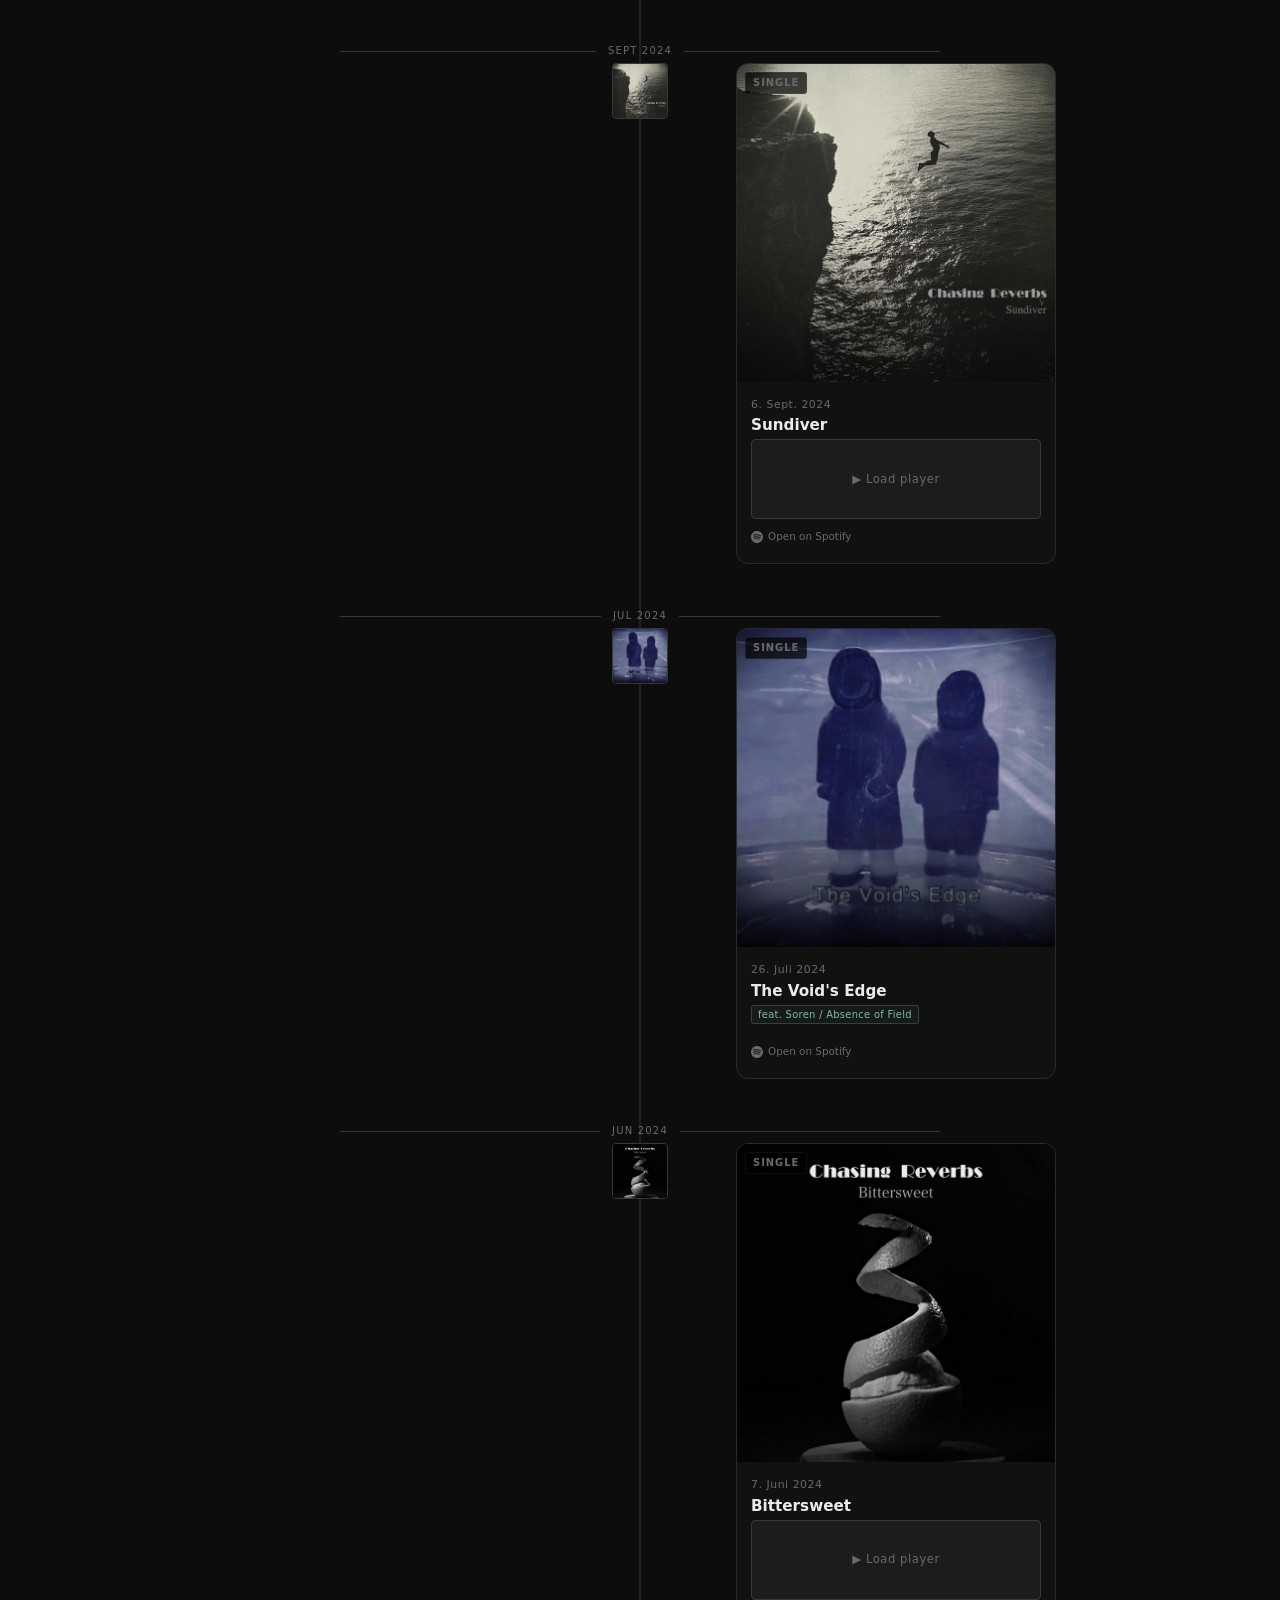
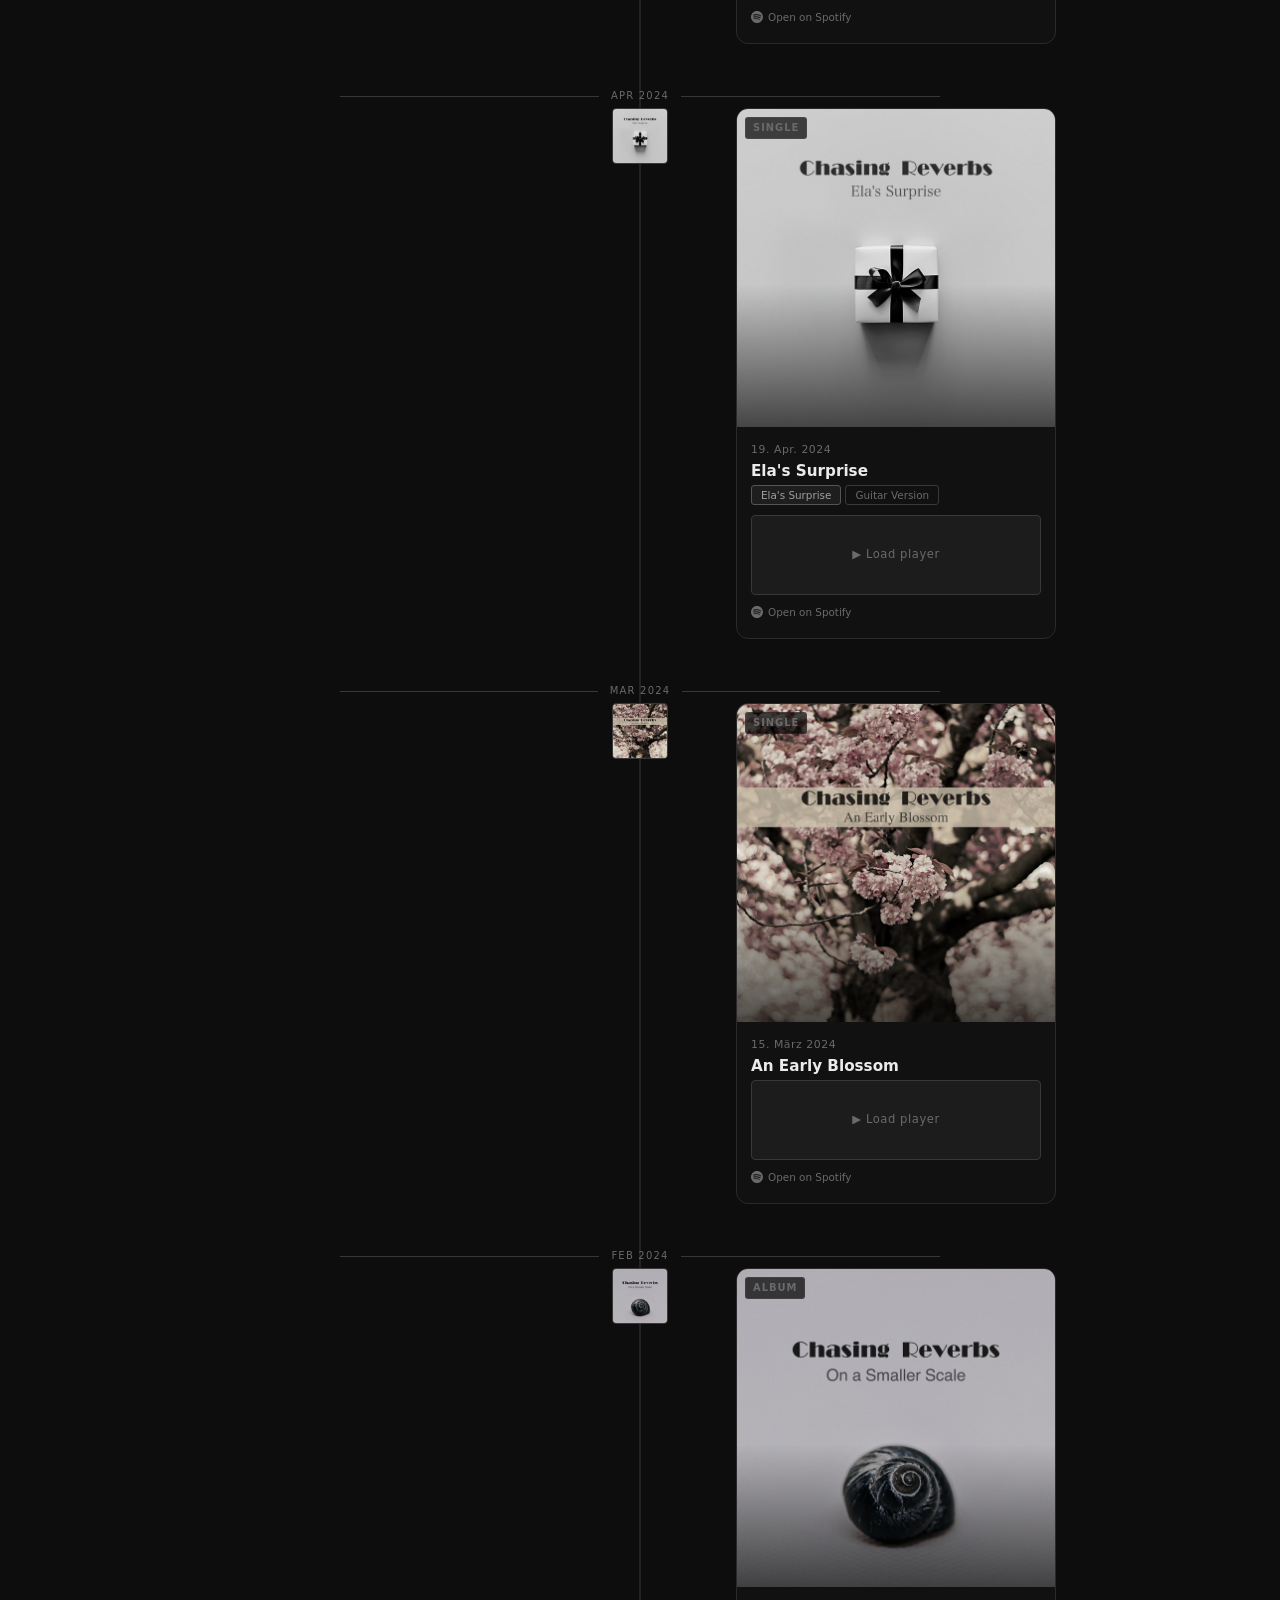
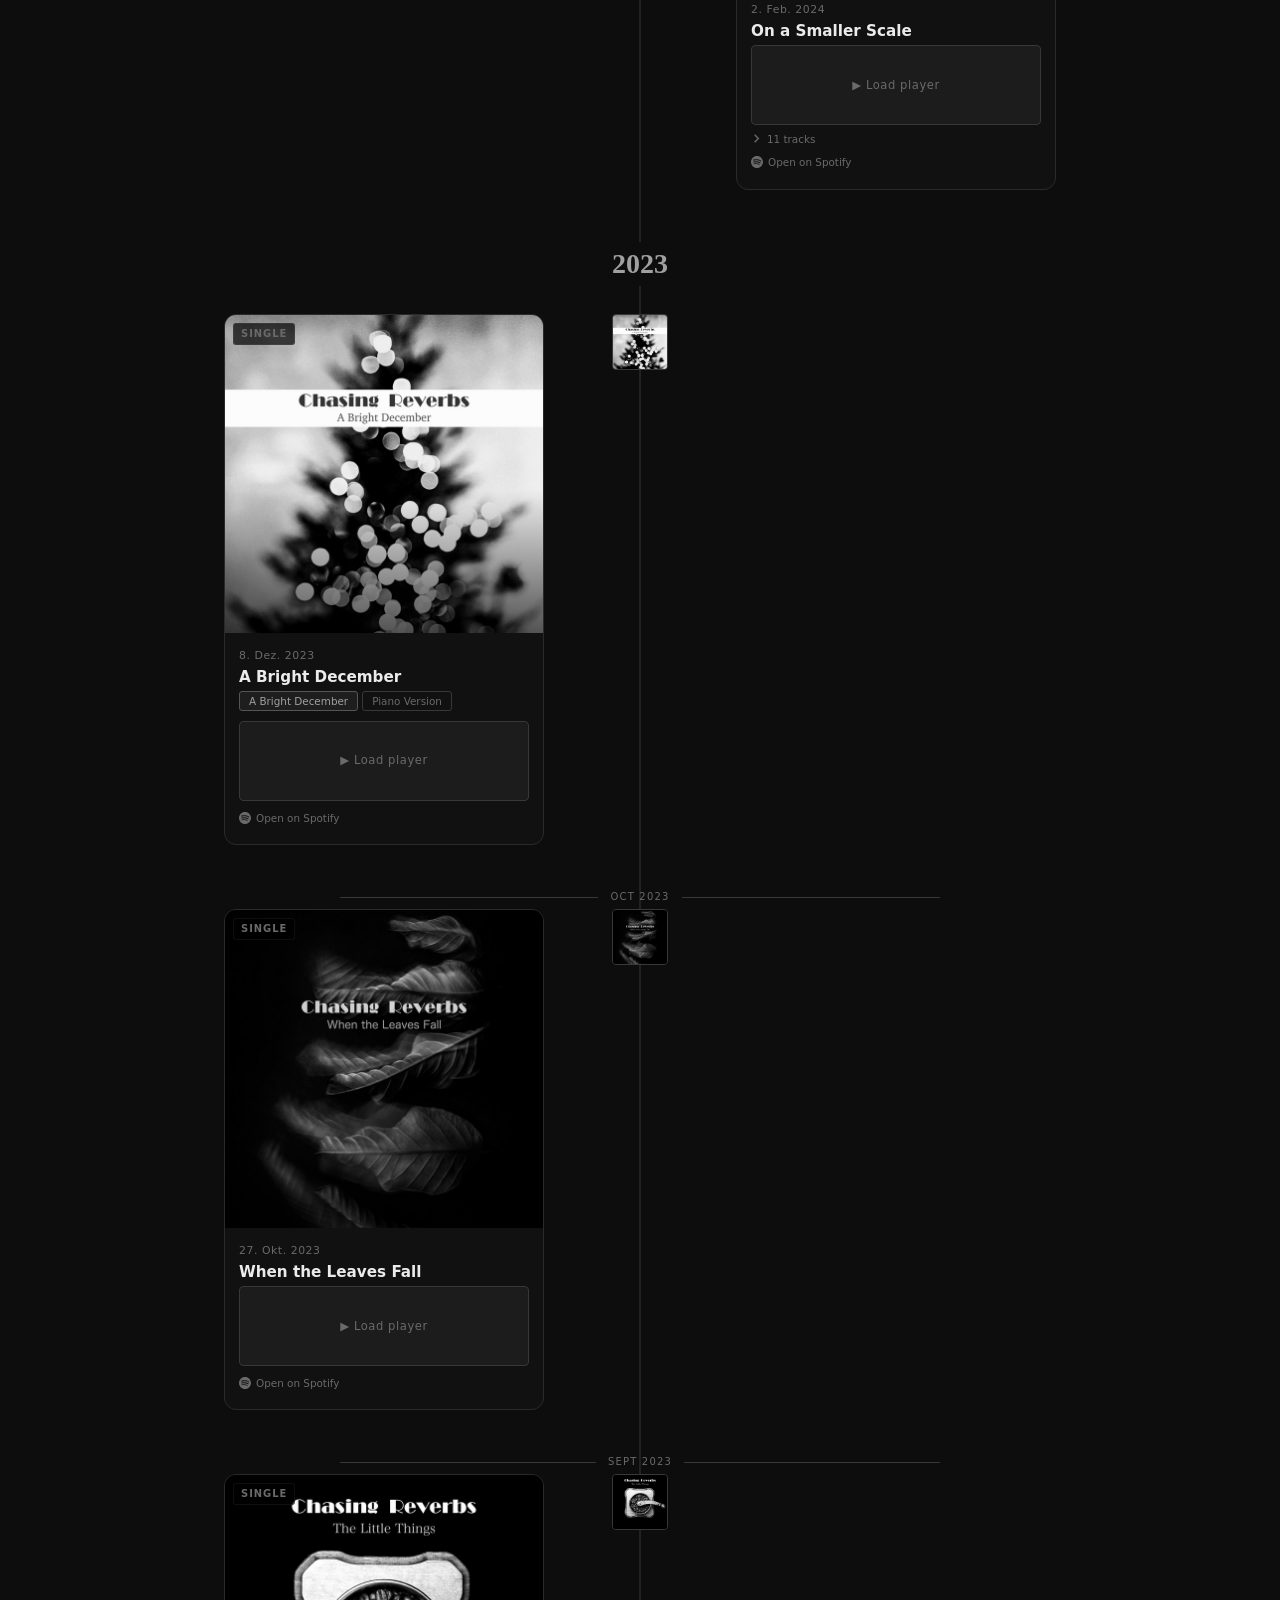
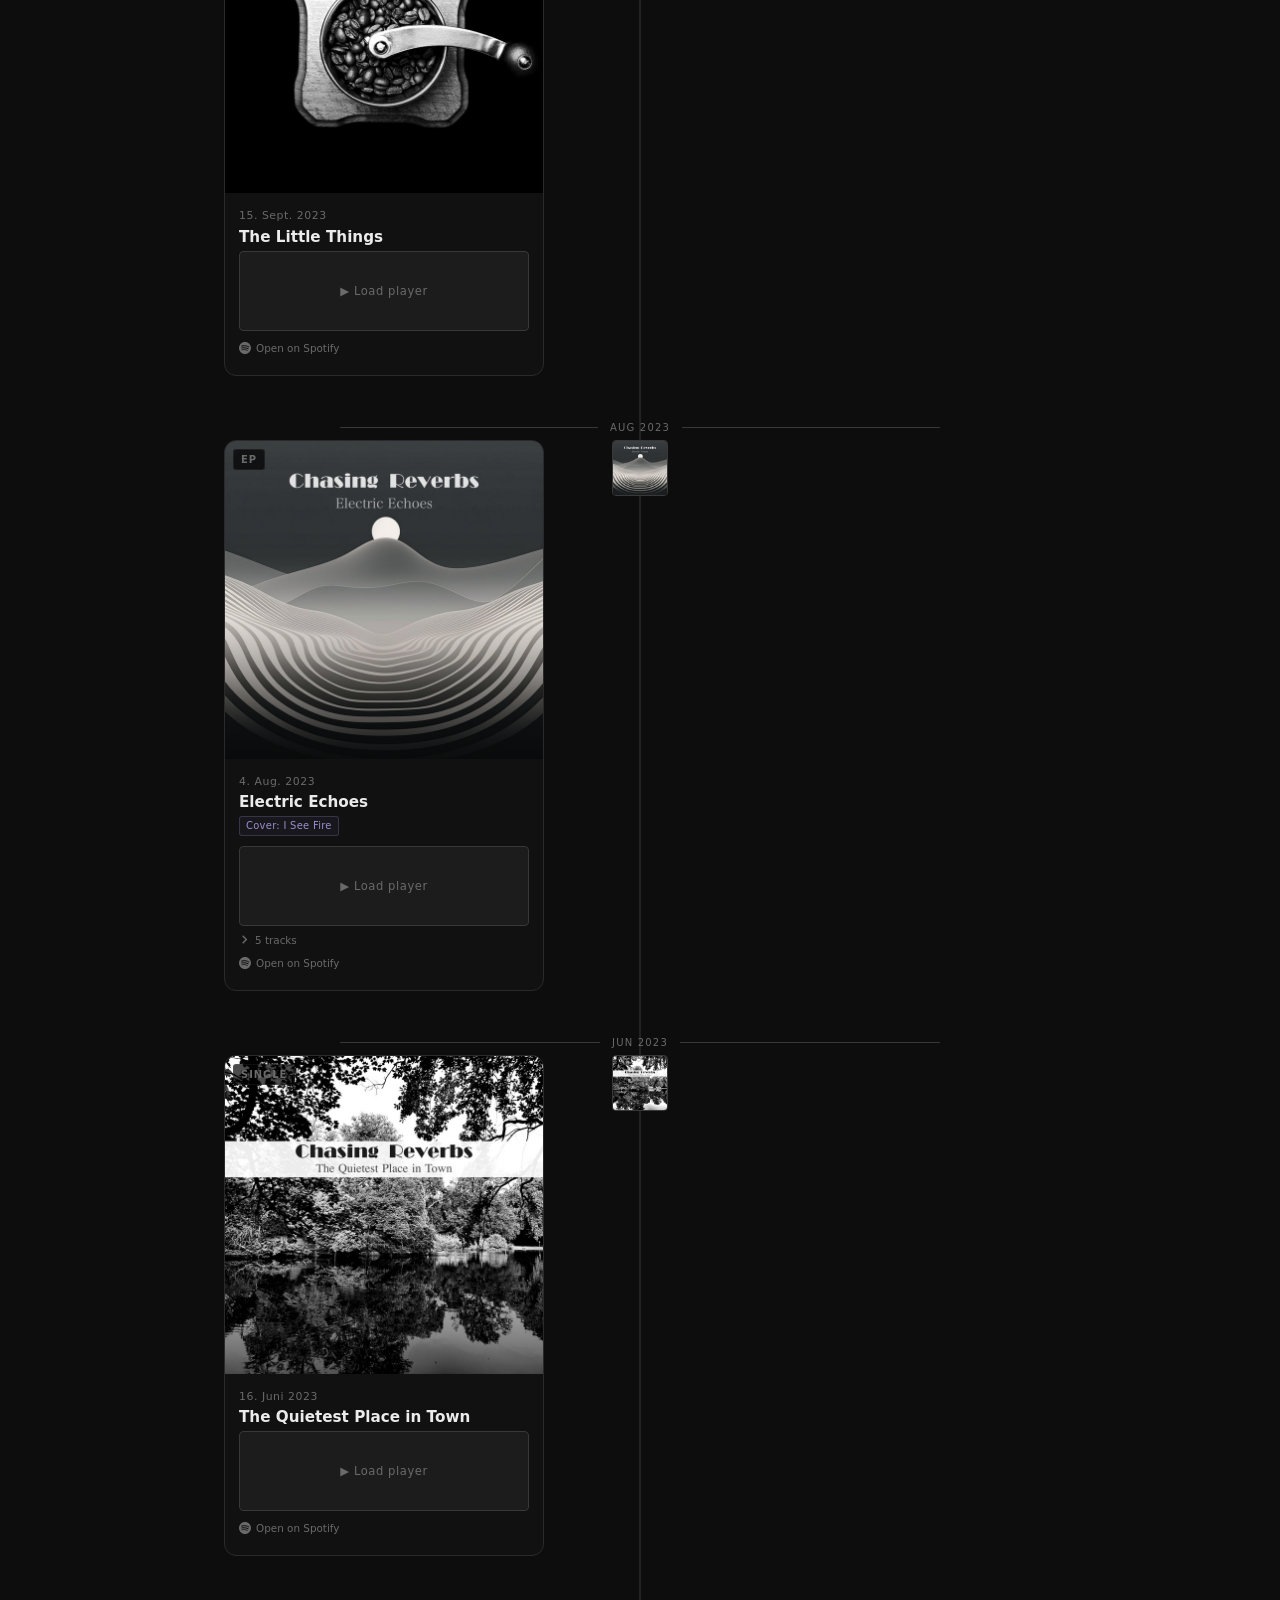
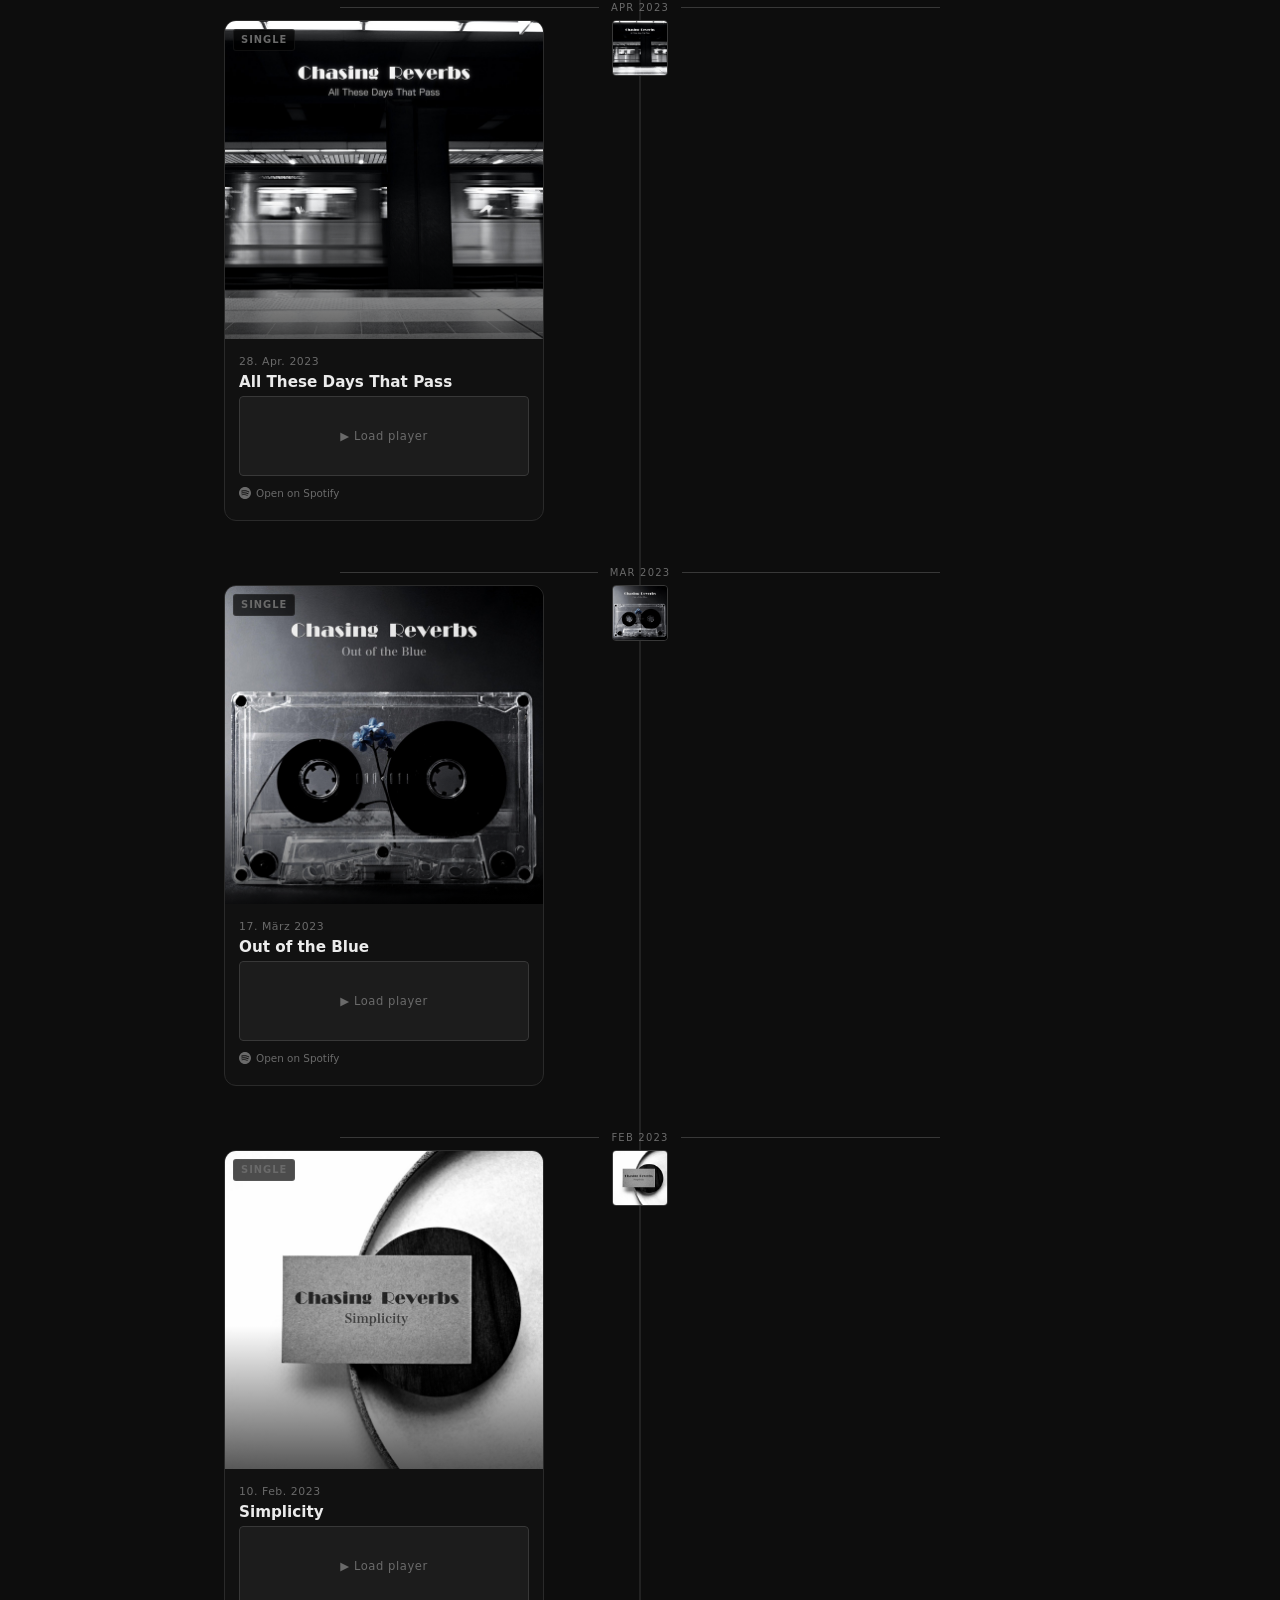
==== commit 28a64631: "Fix favicon: use PNG file instead of data: URI Chrome ignores data: URI favicons on some Cloudflare " ====
--- a/index.html
+++ b/index.html
@@ -11,7 +11,7 @@
   <meta property="og:image" content="covers/1416891b915fdddeb3b3728e.jpg">
   <title>Chasing Reverbs – Release Timeline</title>
   <link rel="stylesheet" href="timeline.css">
-<link rel="icon" type="image/png" sizes="32x32" href="[data-uri]">
+  <link rel="icon" type="image/png" sizes="32x32" href="favicon.png">
 </head>
 <body>
 
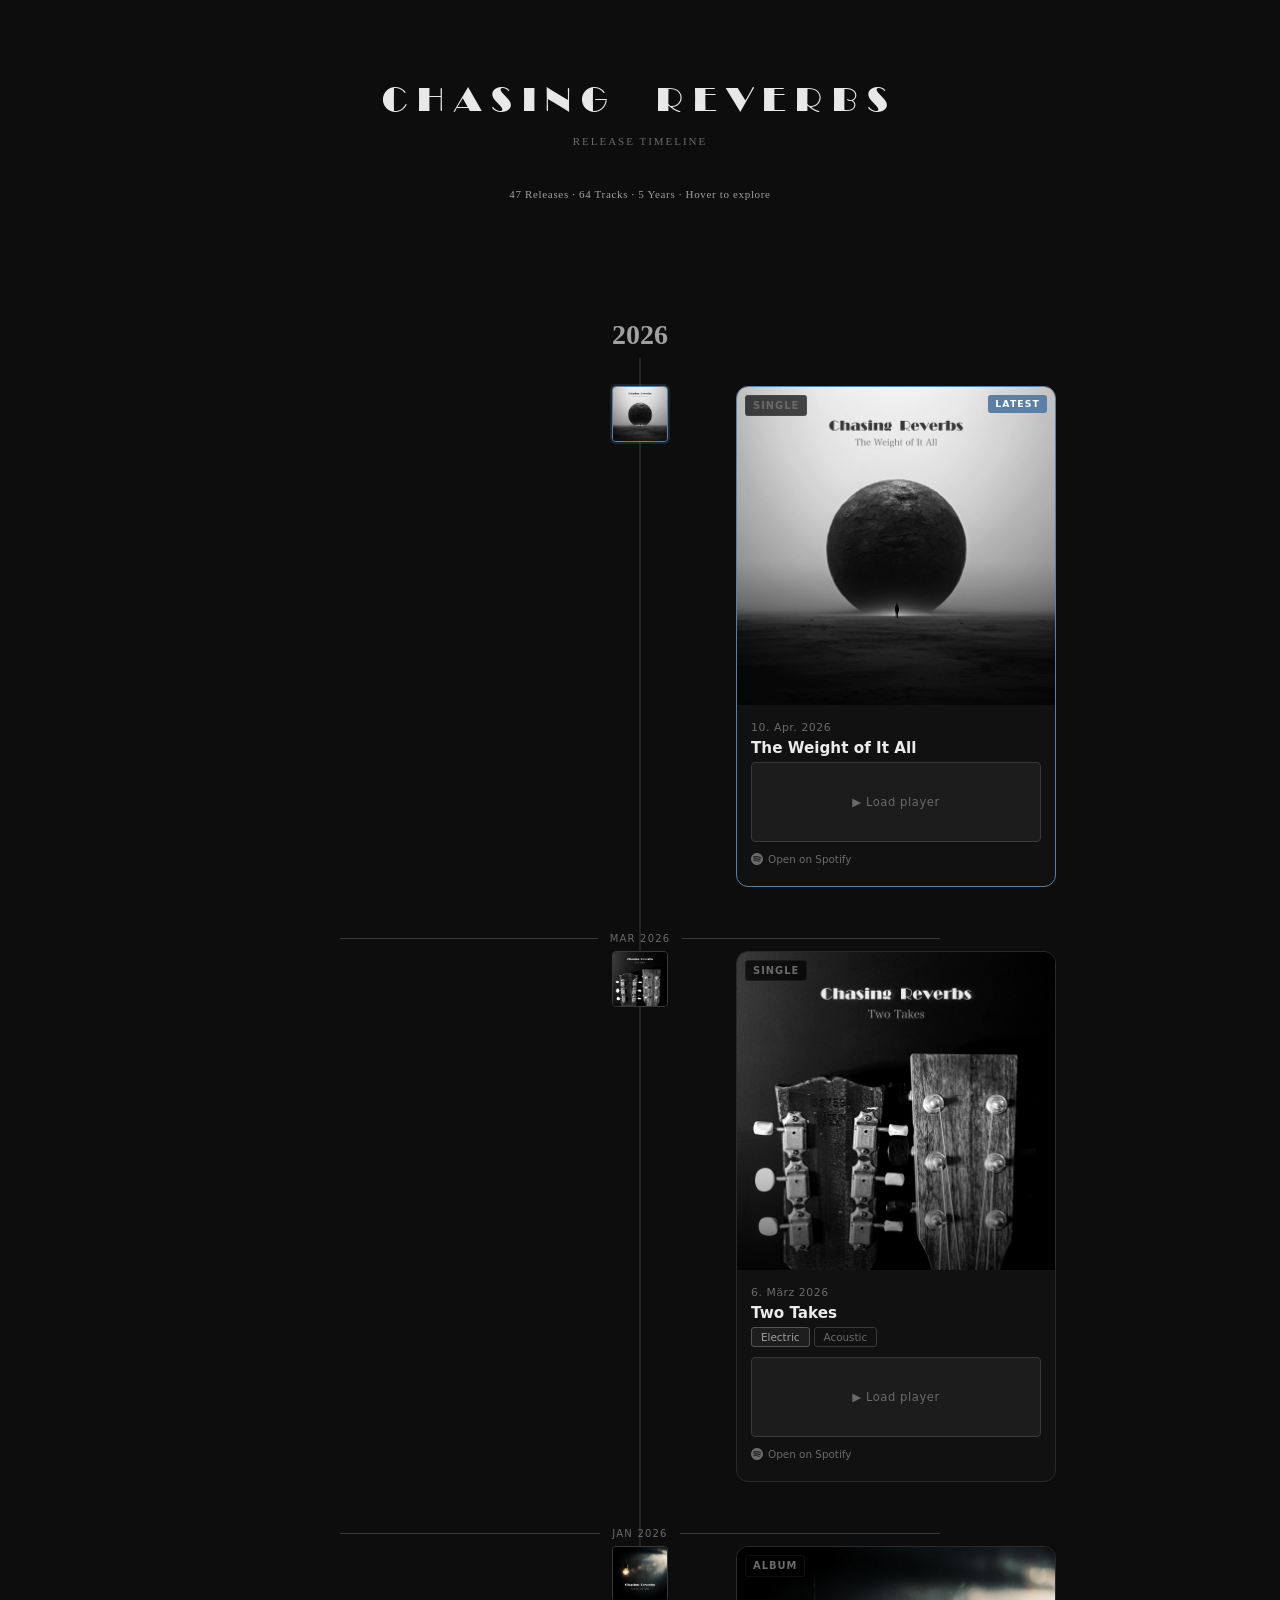
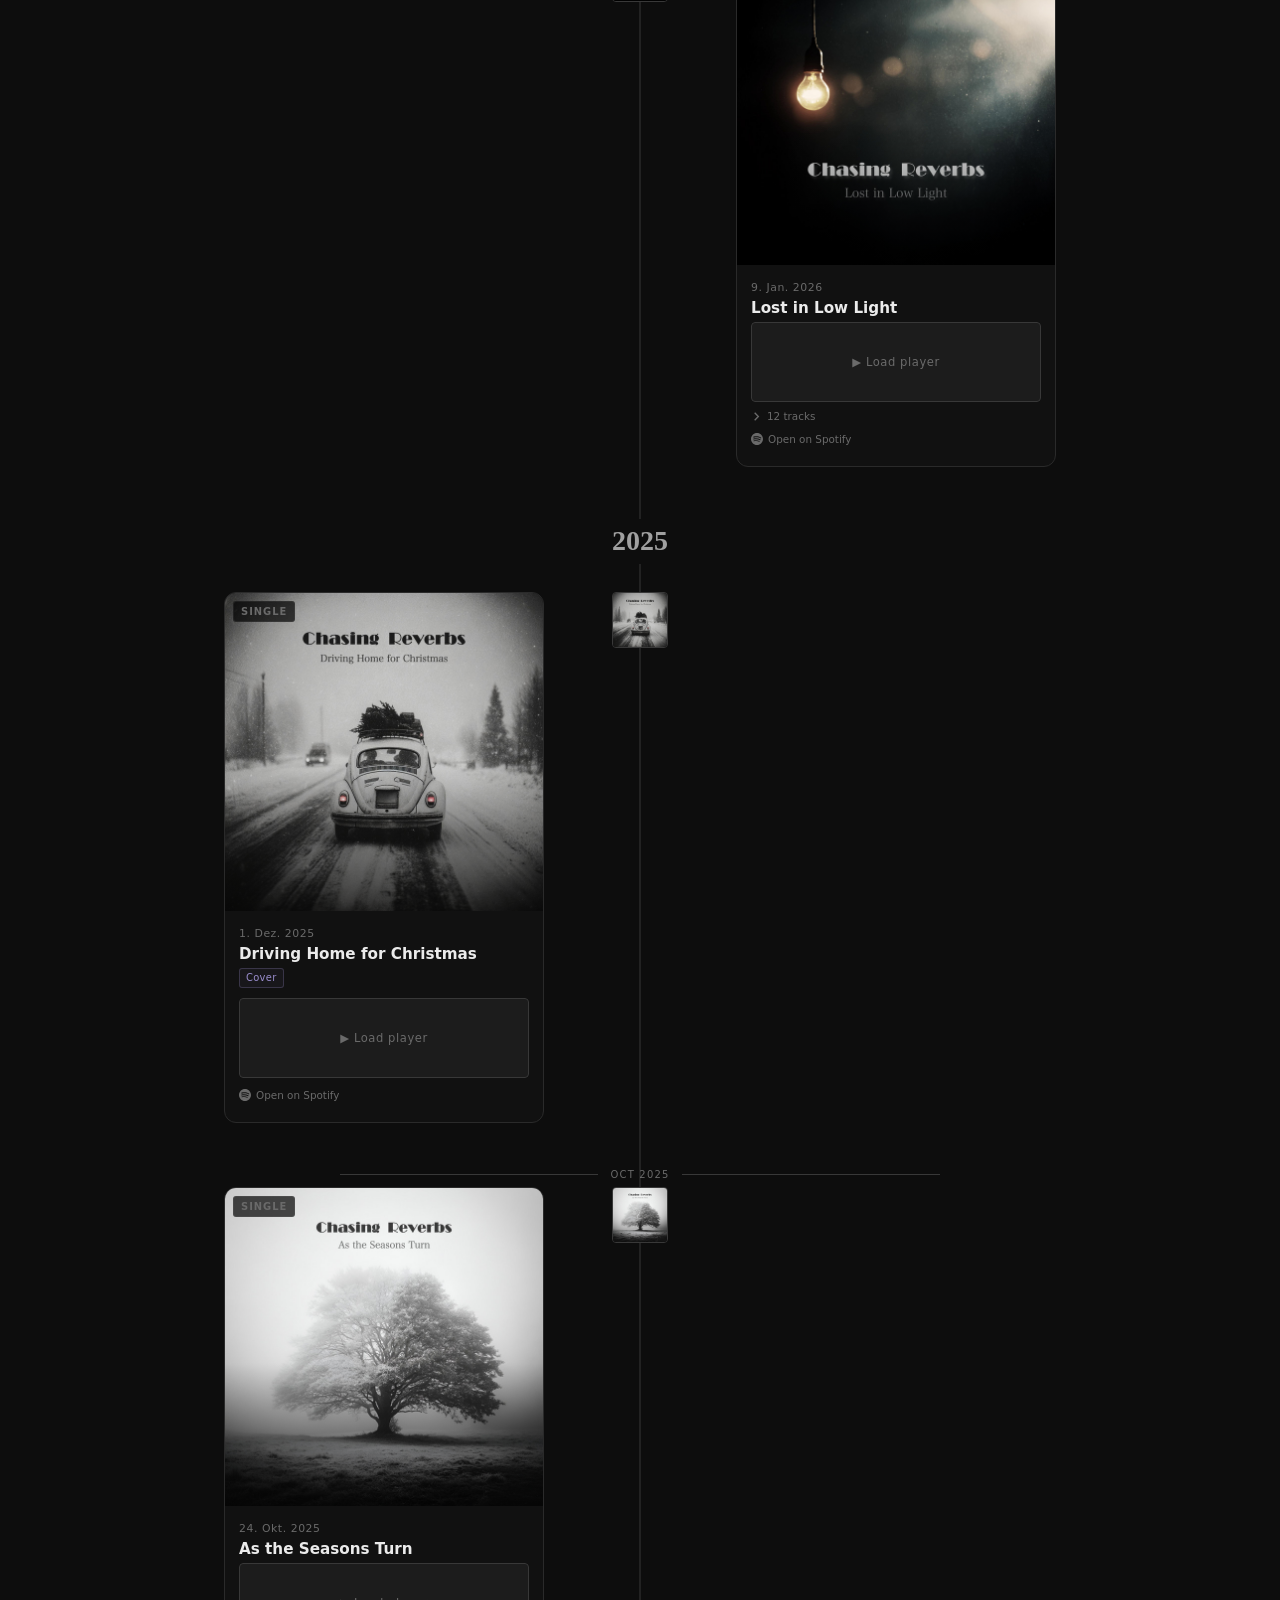
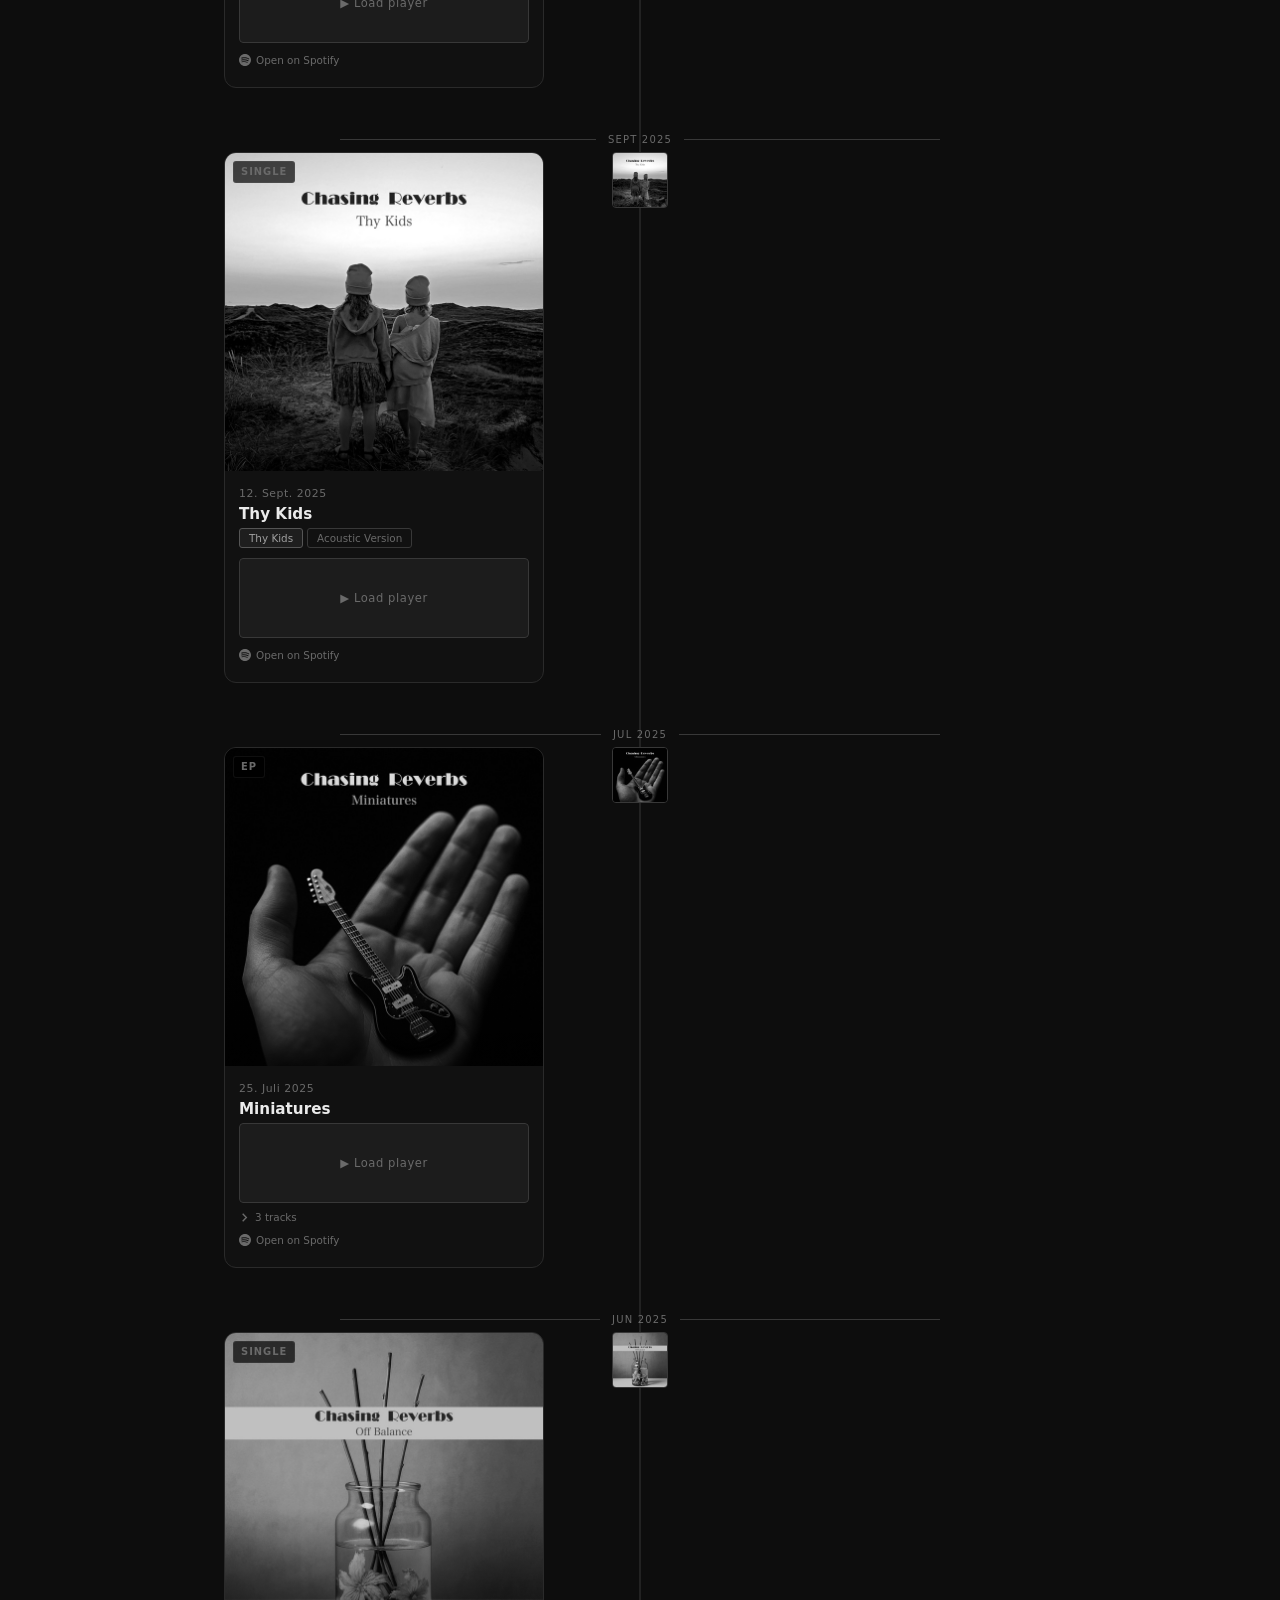
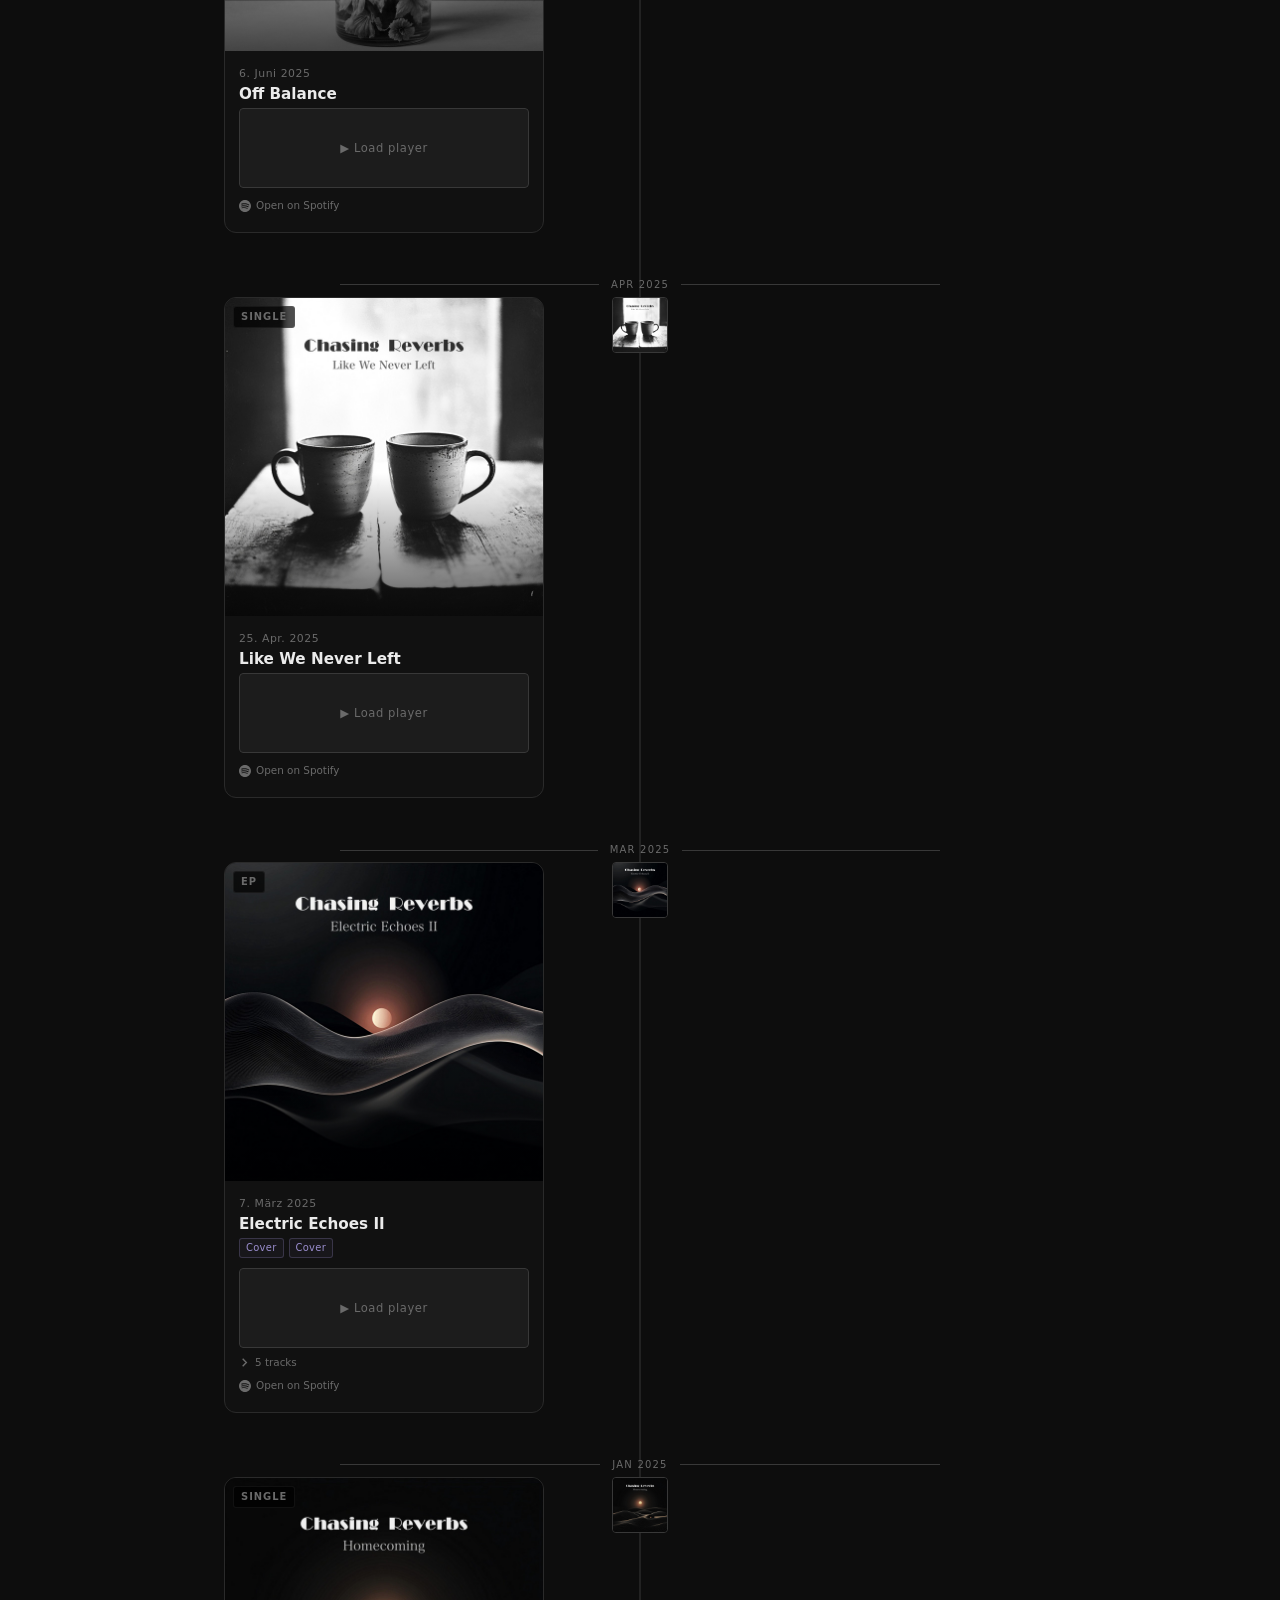
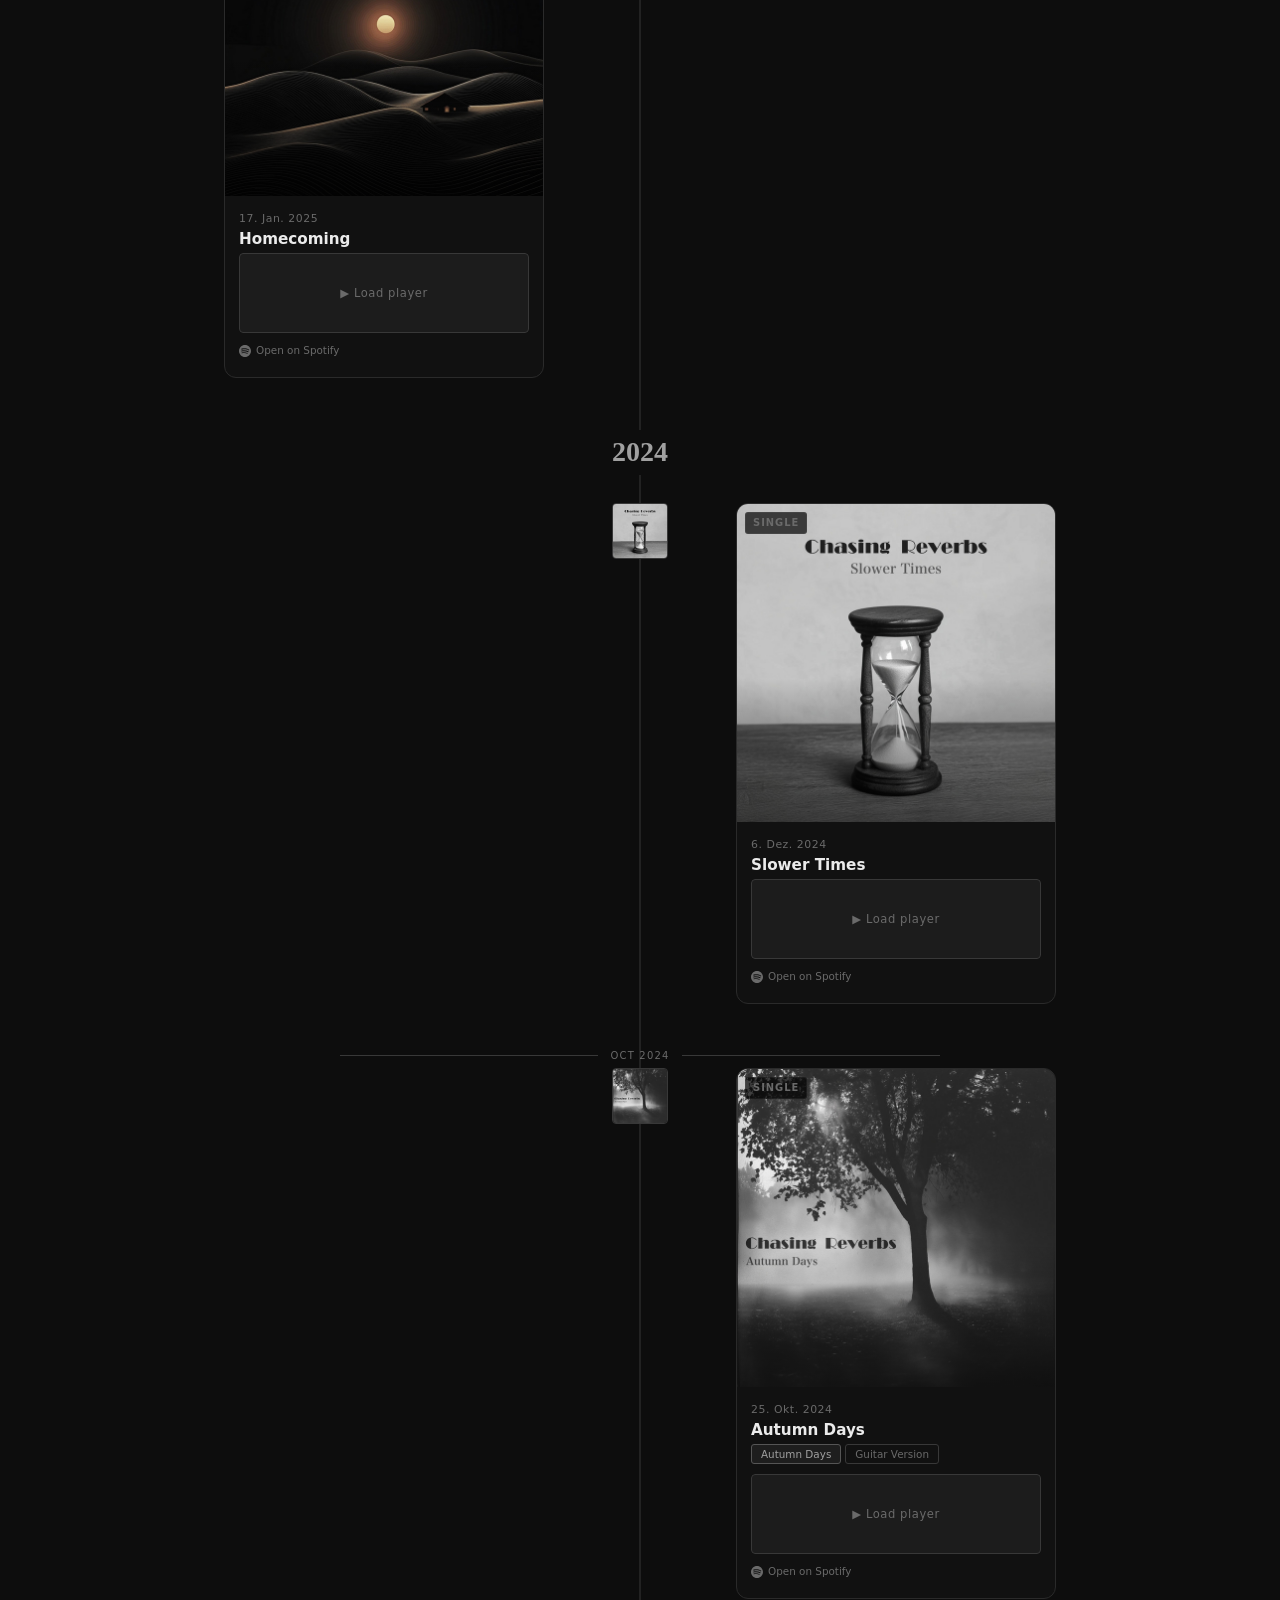
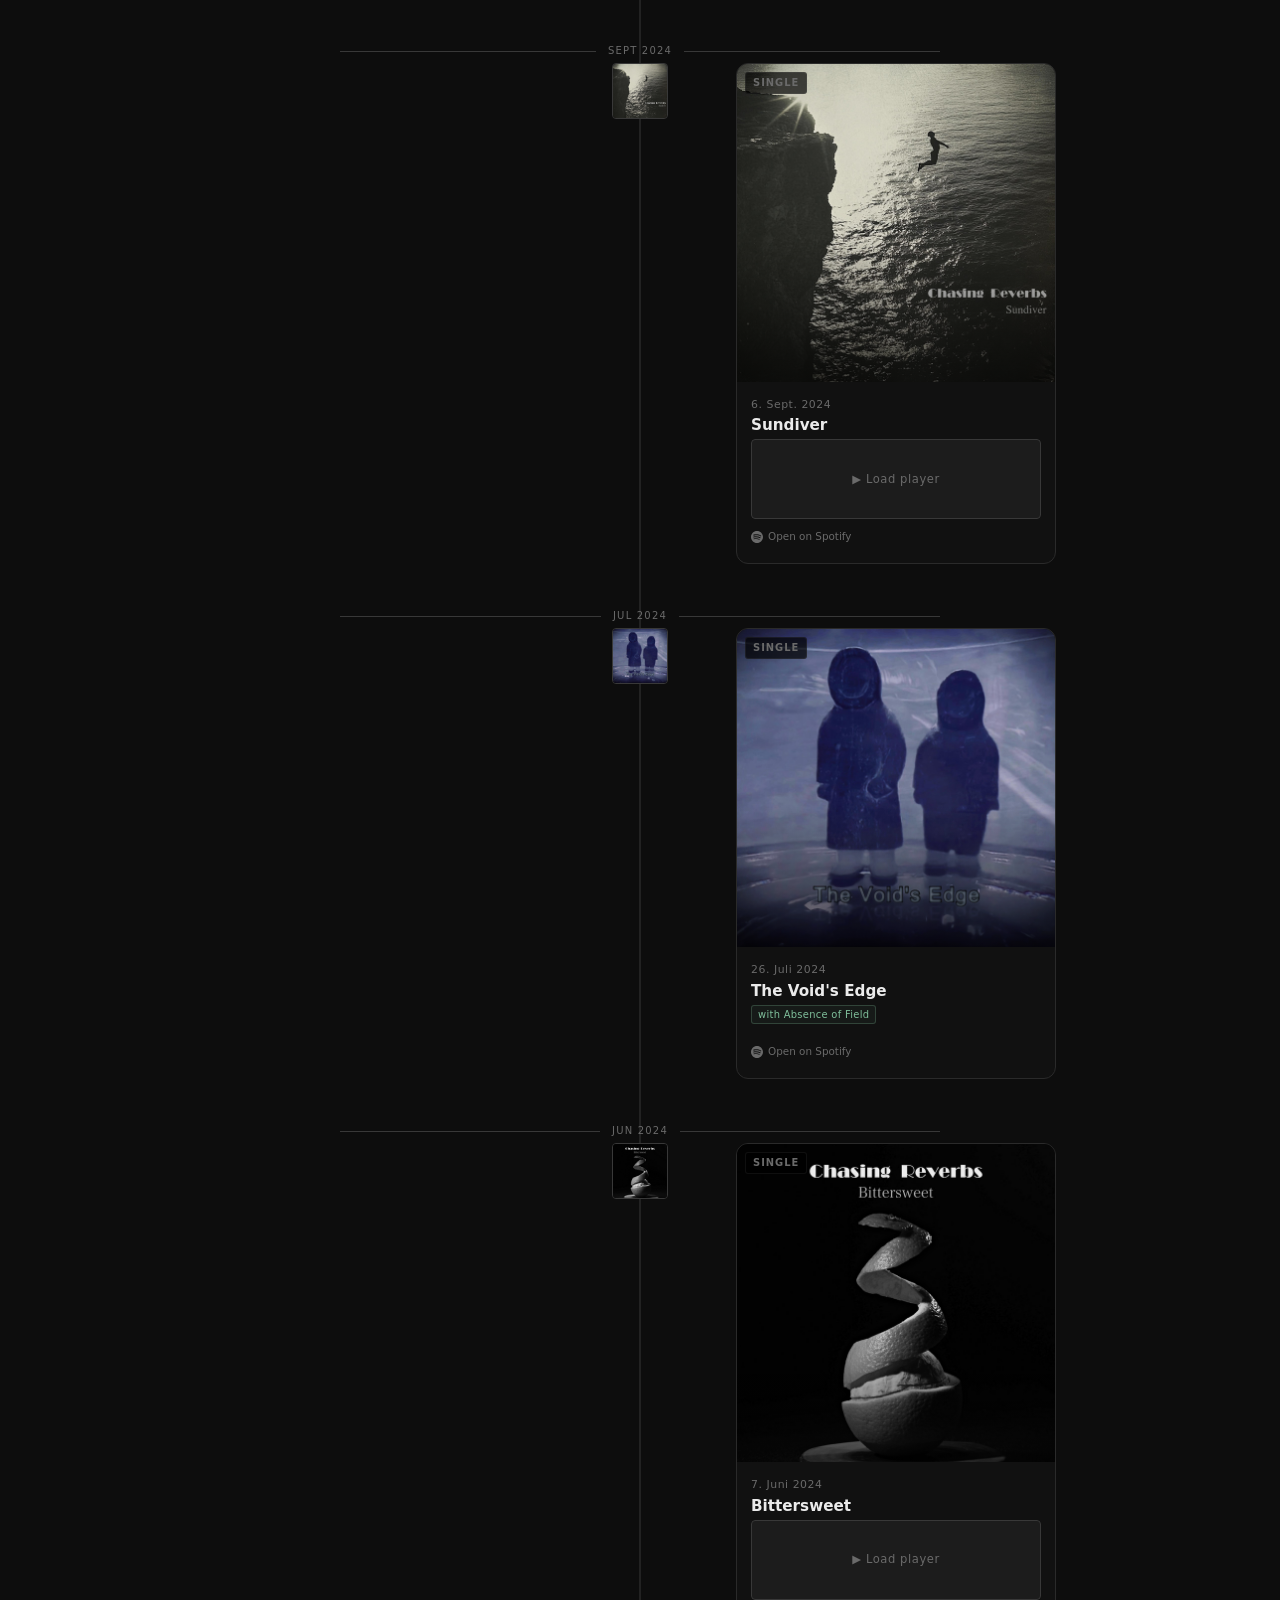
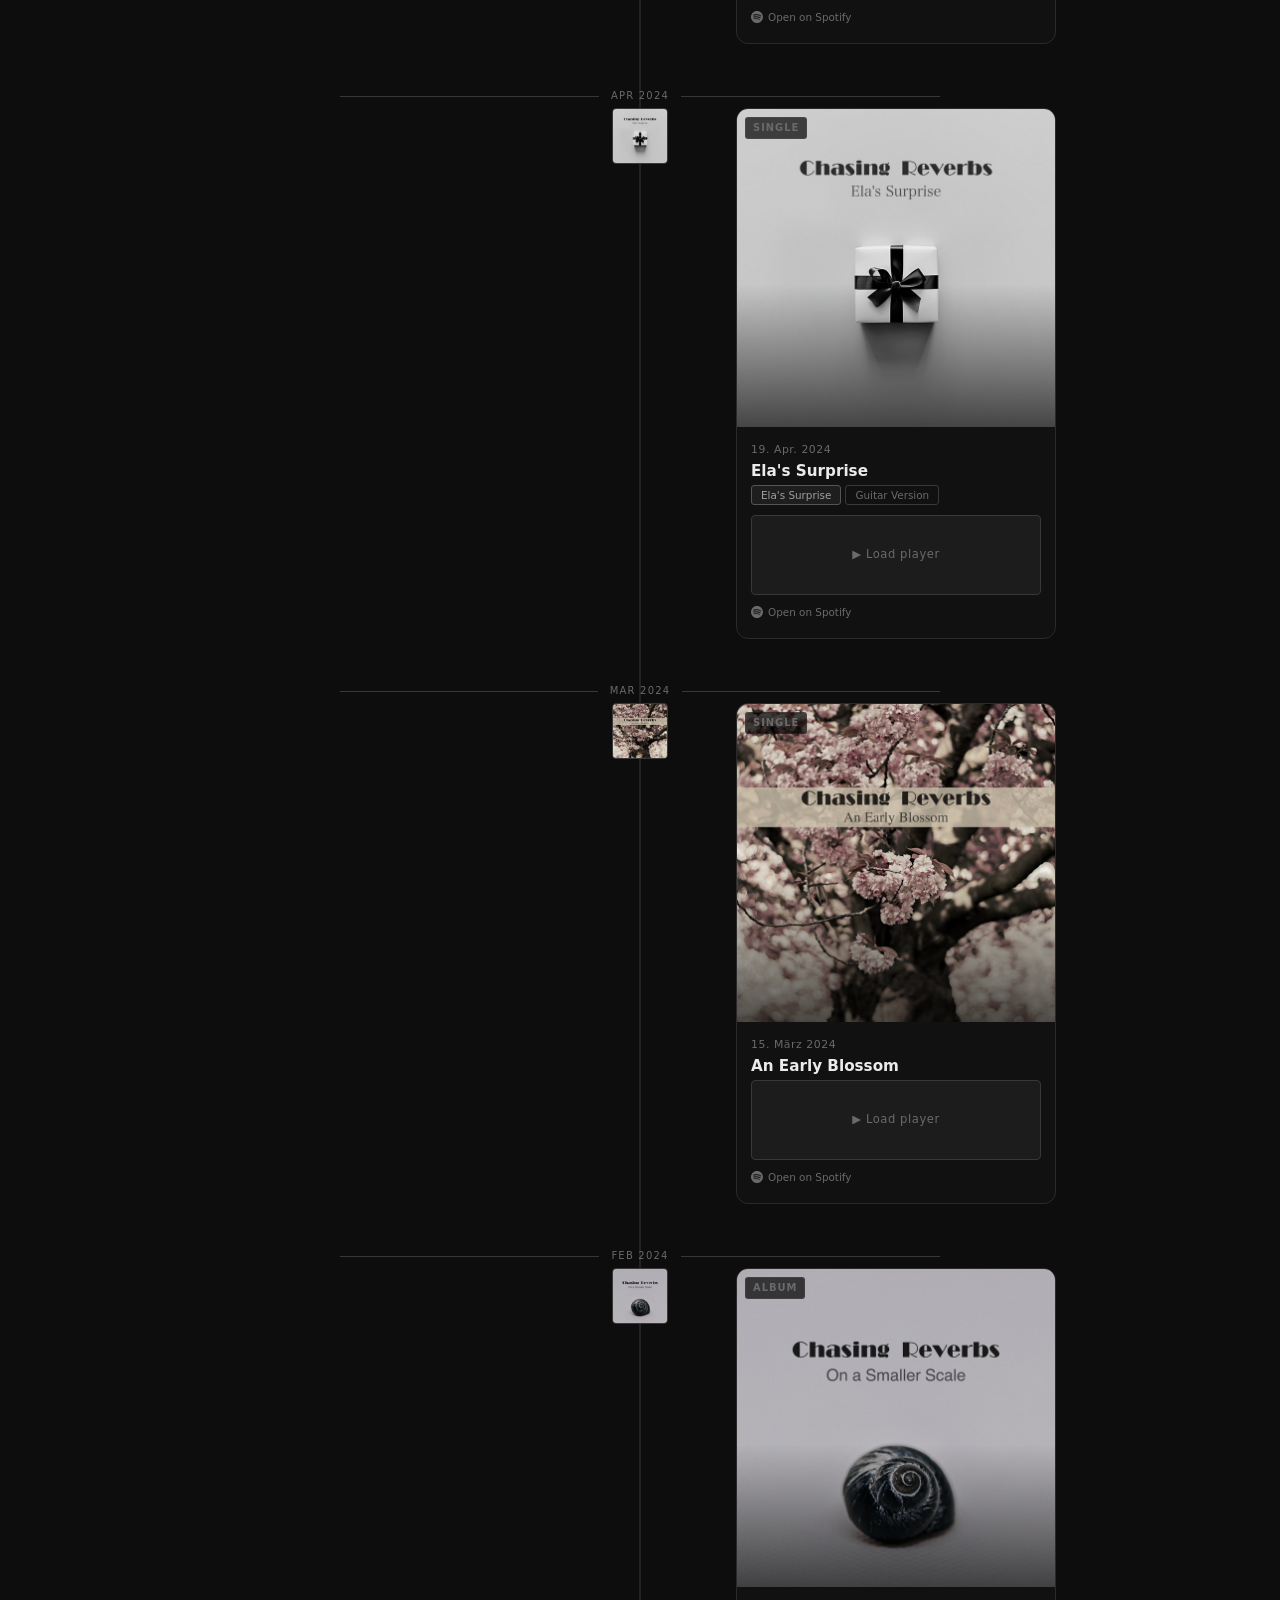
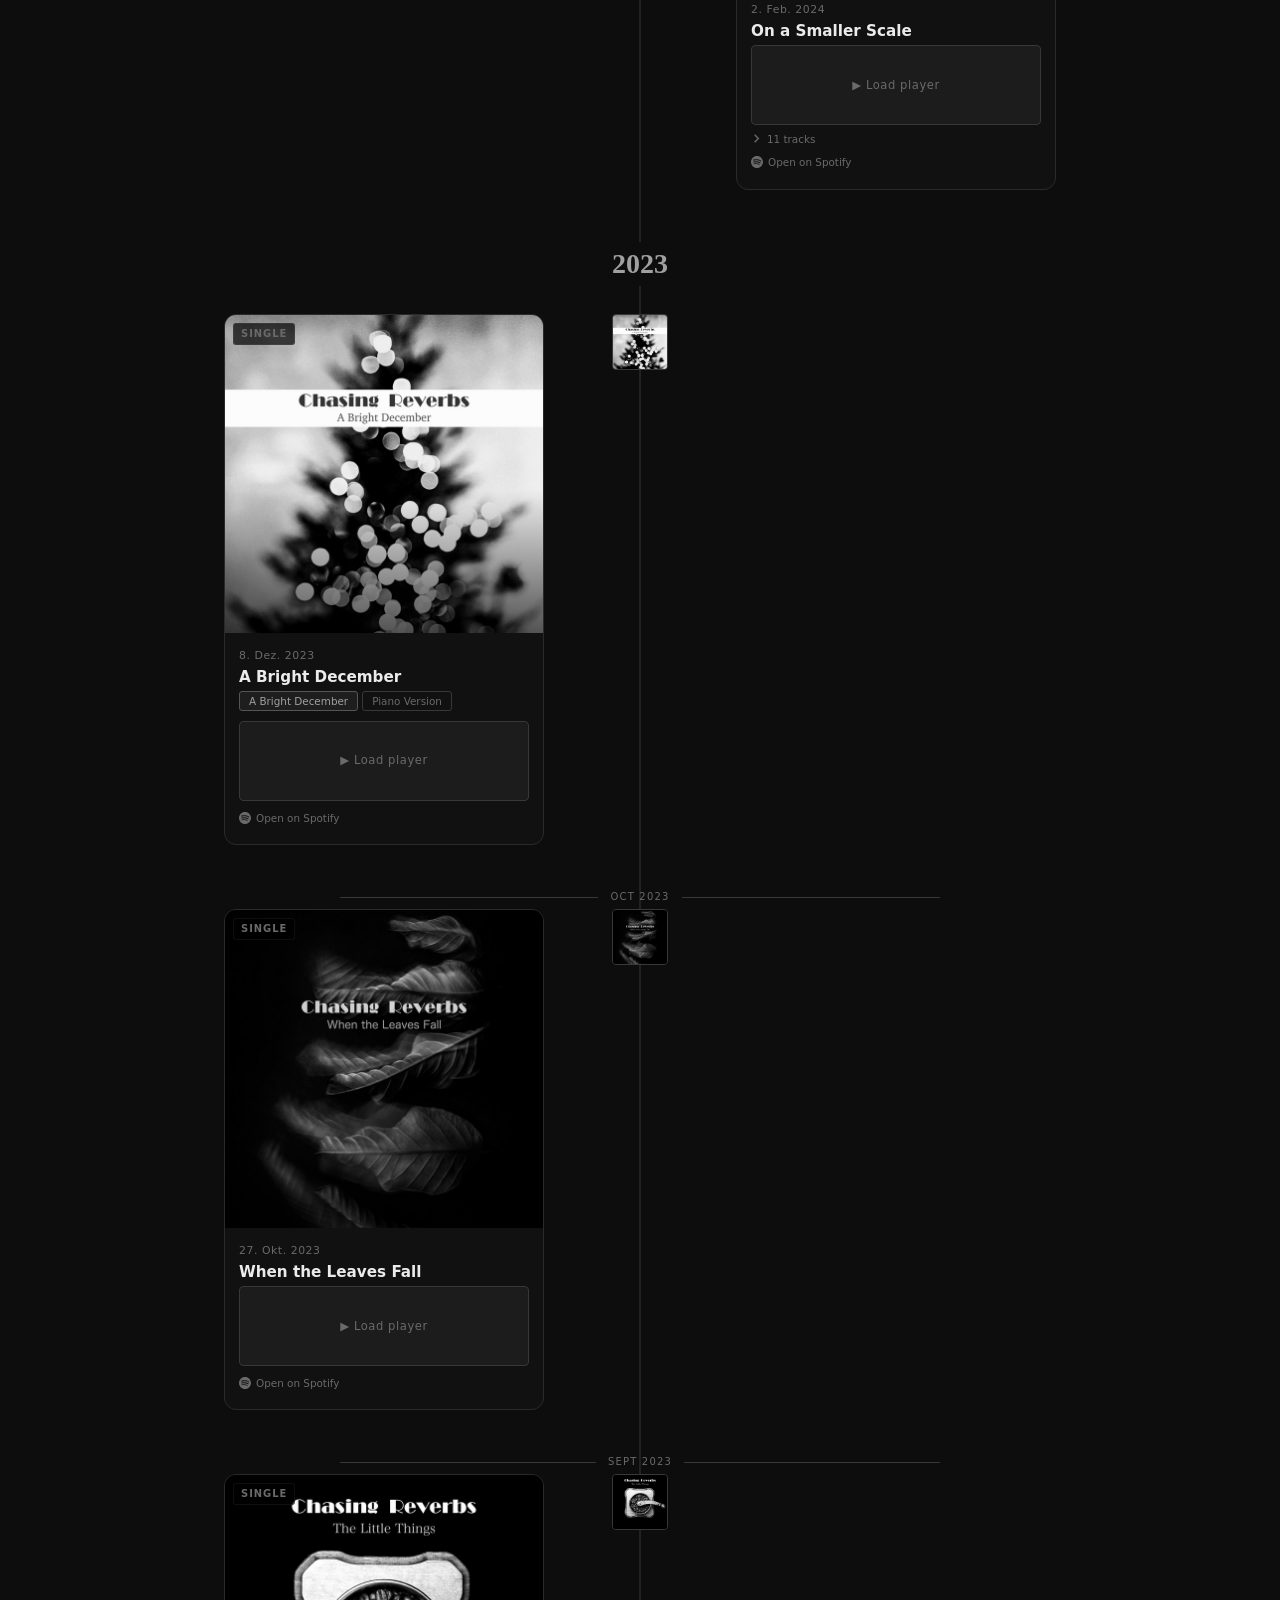
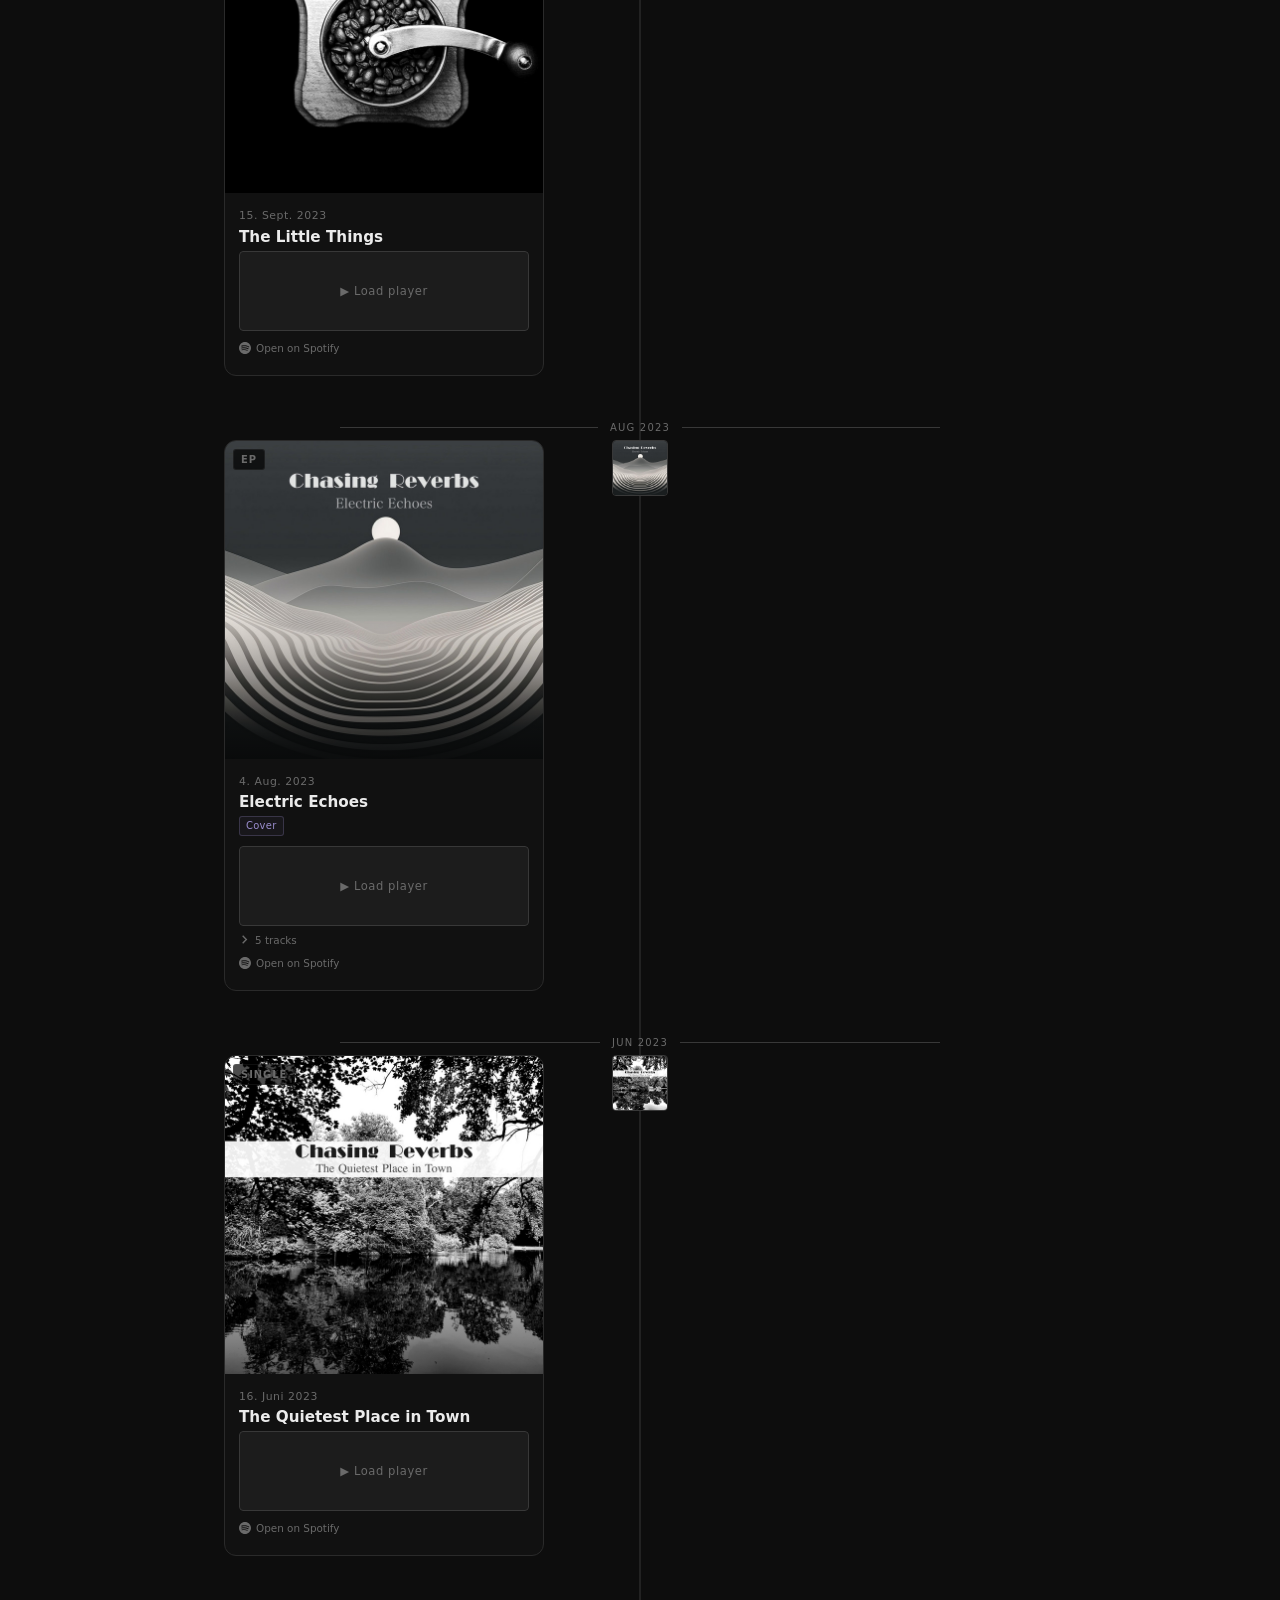
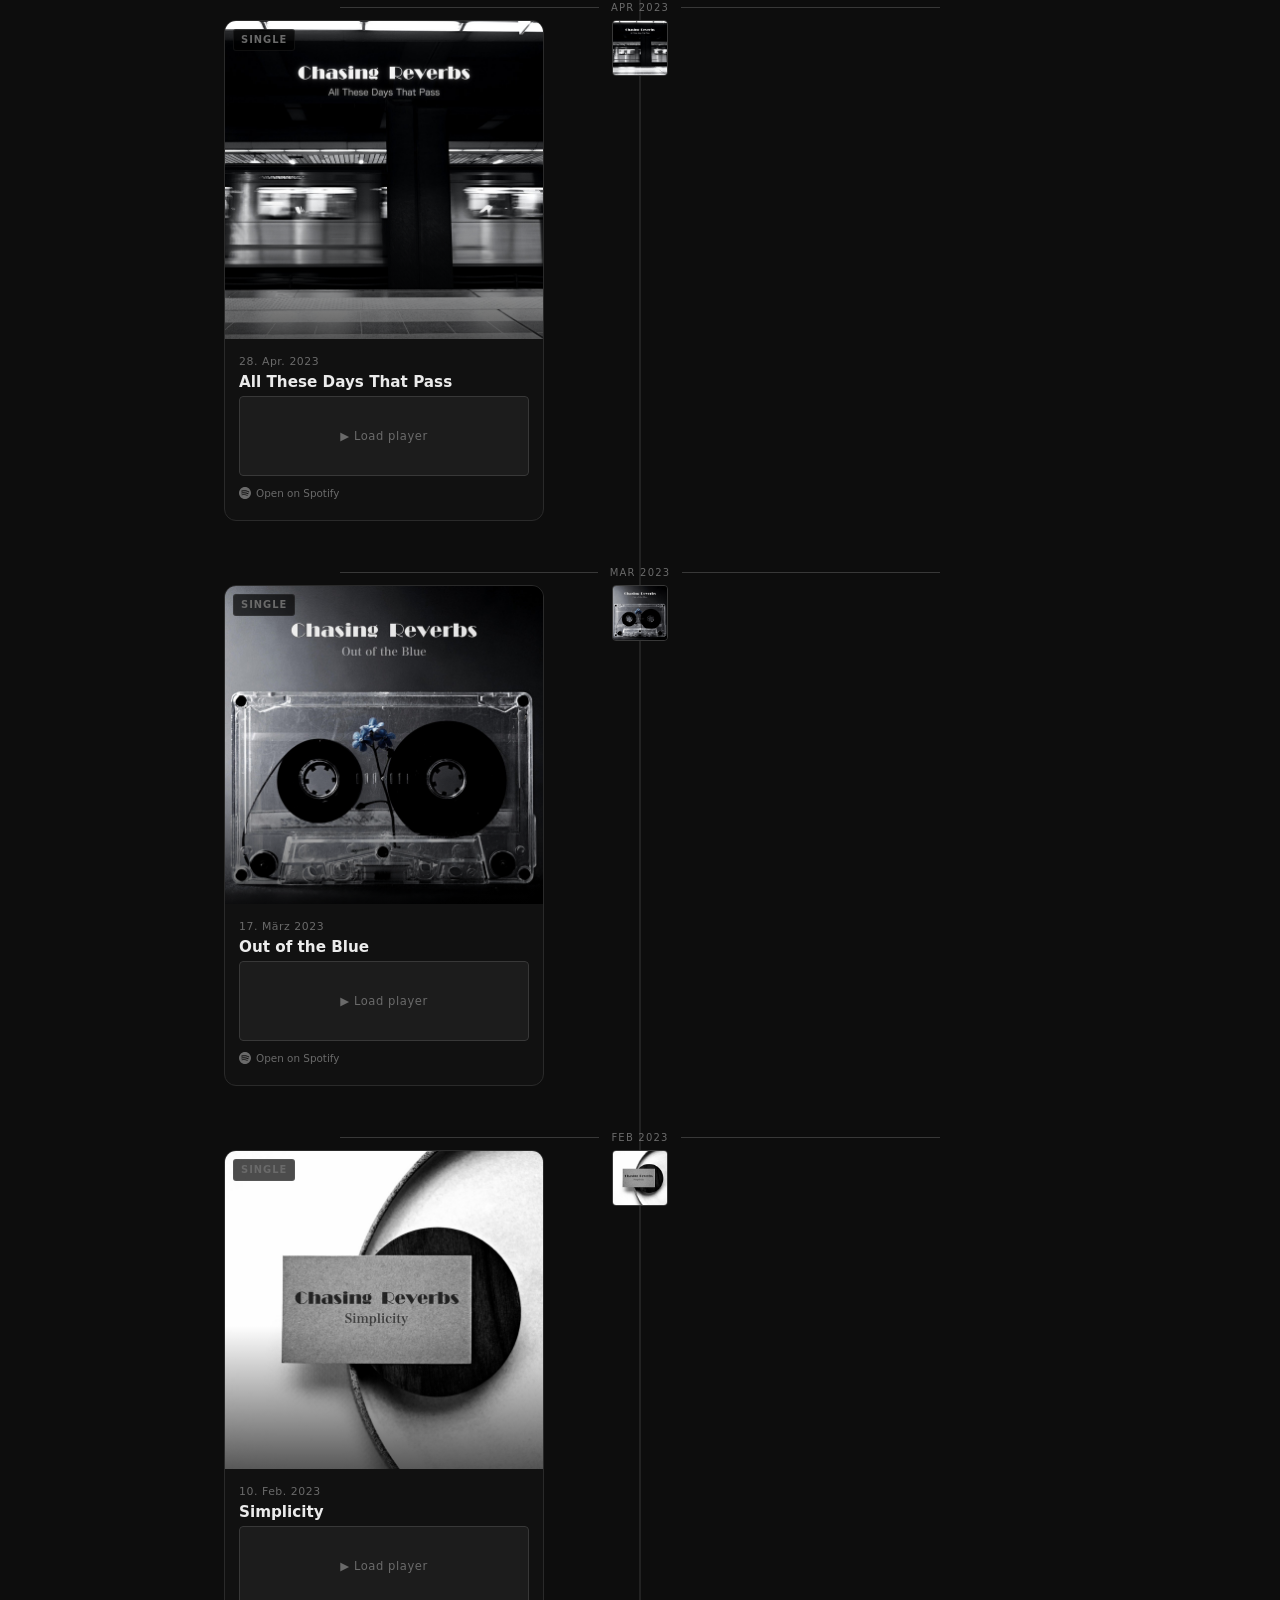
==== commit f7d4c3c7: "Fix footer, cover label, Void's Edge collab, 2022 sort order - Footer: remove label/name line, fix U" ====
--- a/index.html
+++ b/index.html
@@ -43,9 +43,8 @@
     <p>
       <a href="https://open.spotify.com/artist/61qSGQsnPa7ojcI75q32KX" target="_blank" rel="noopener">Chasing Reverbs on Spotify</a>
       &nbsp;·&nbsp;
-      <a href="https://chasingreverbs.com" target="_blank" rel="noopener">chasingreverbs.com</a>
+      <a href="https://chasing-reverbs.com" target="_blank" rel="noopener">chasing-reverbs.com</a>
     </p>
-    <p style="margin-top:8px;">True Spring Records / Sky Valley Records · Martin Eibisch, Köln</p>
   </footer>
 
   <script src="data/releases.js"></script>
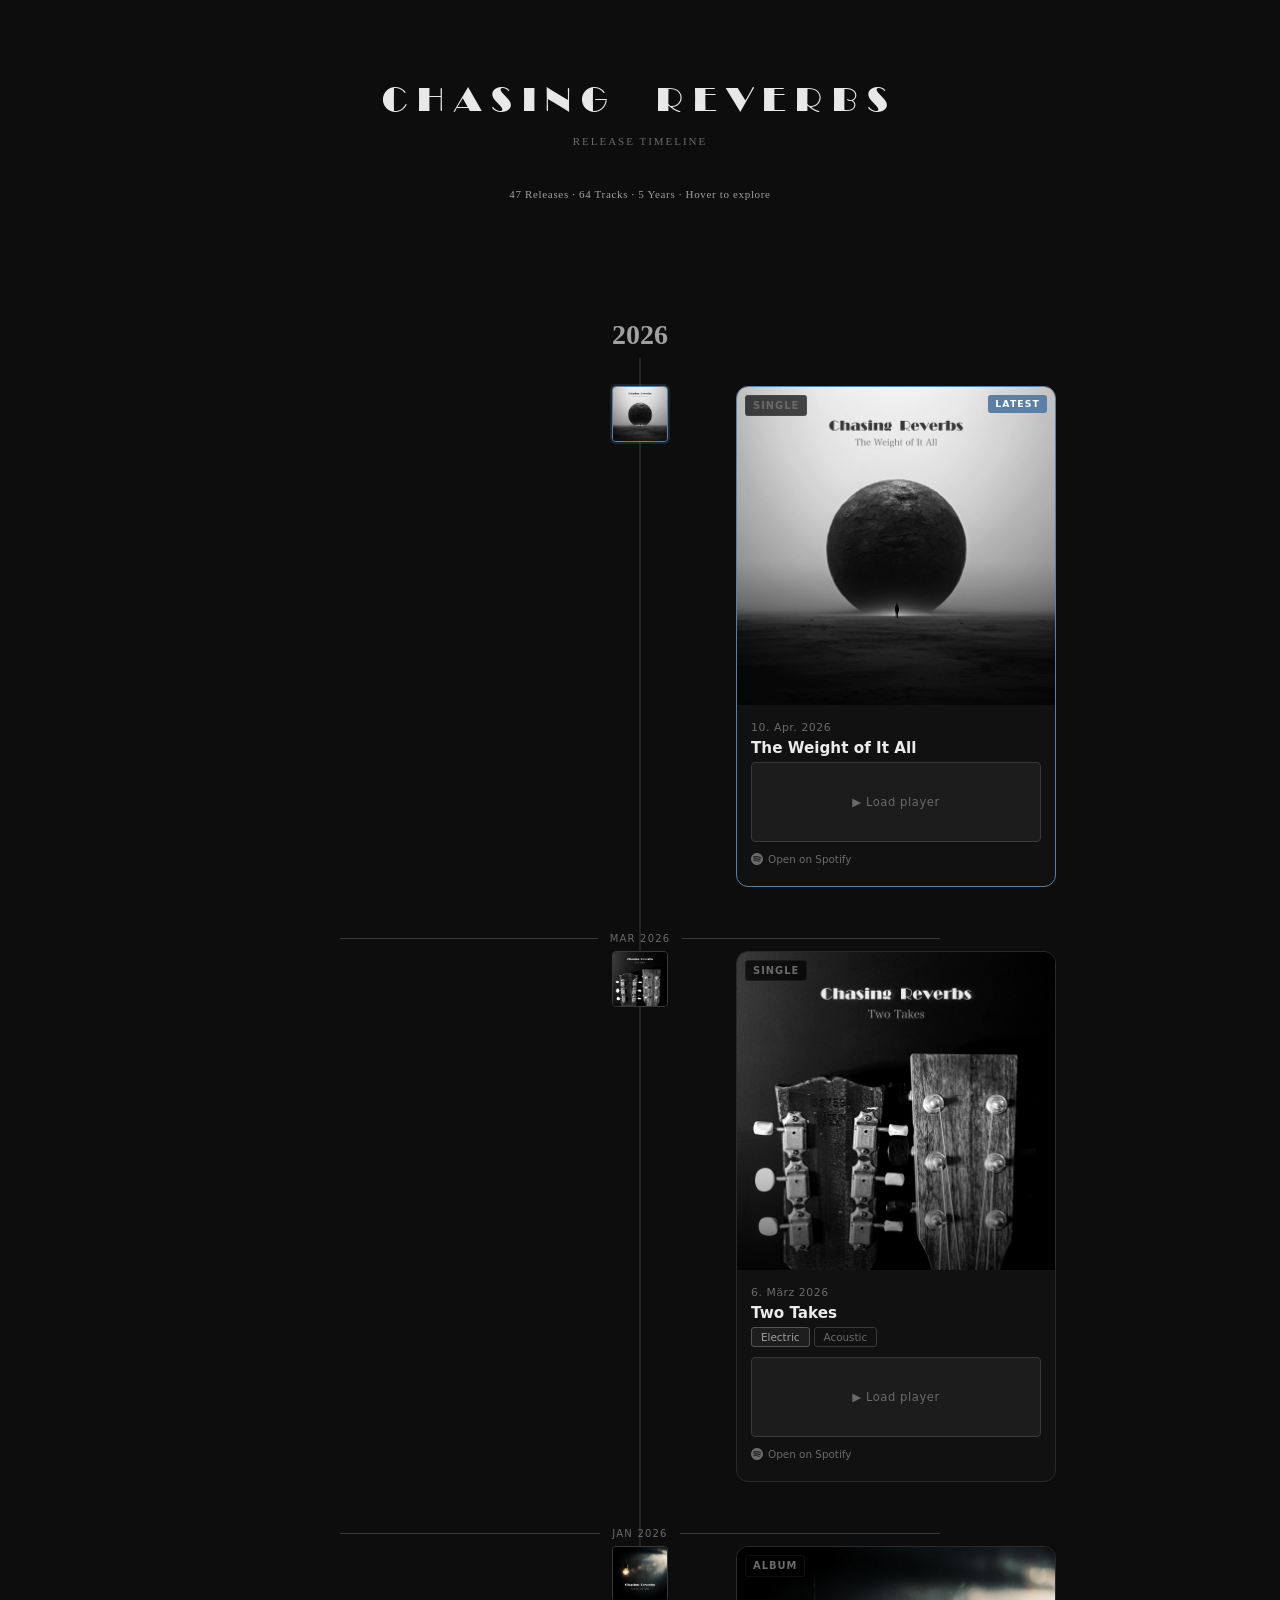
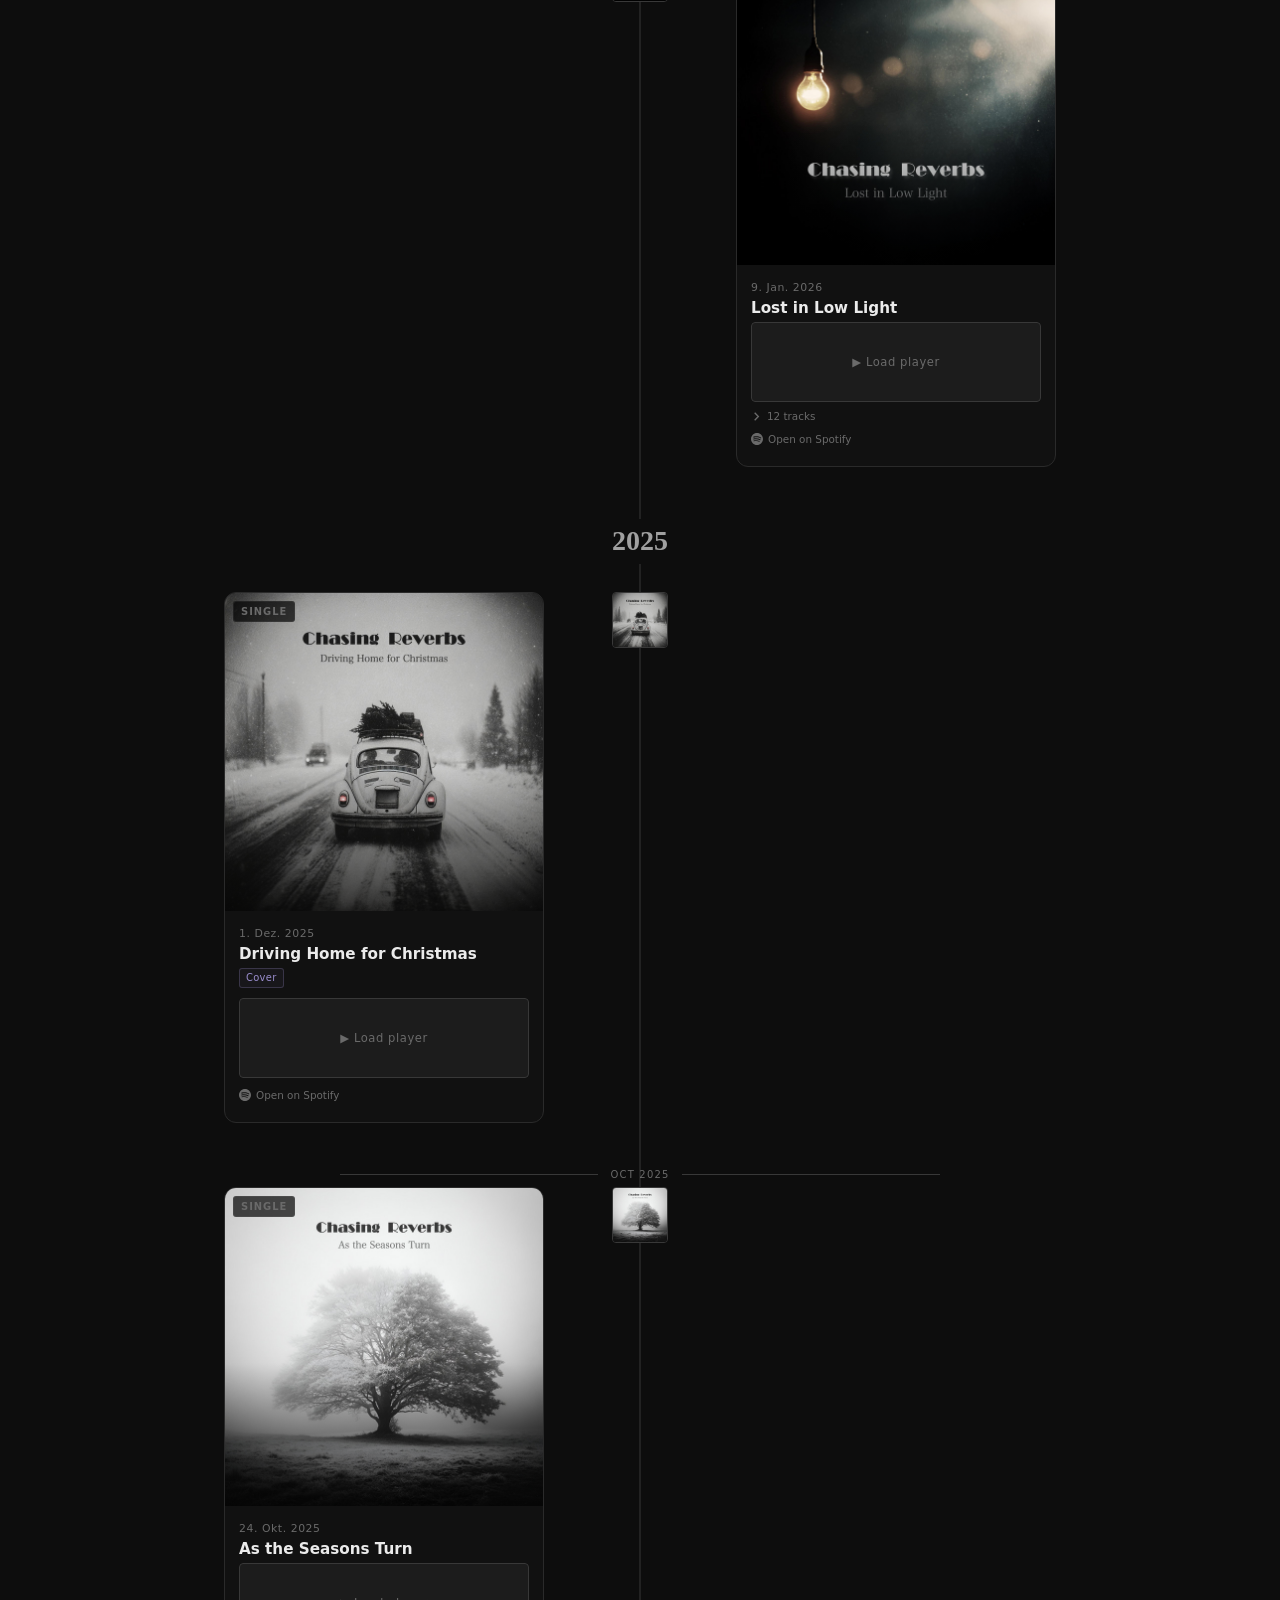
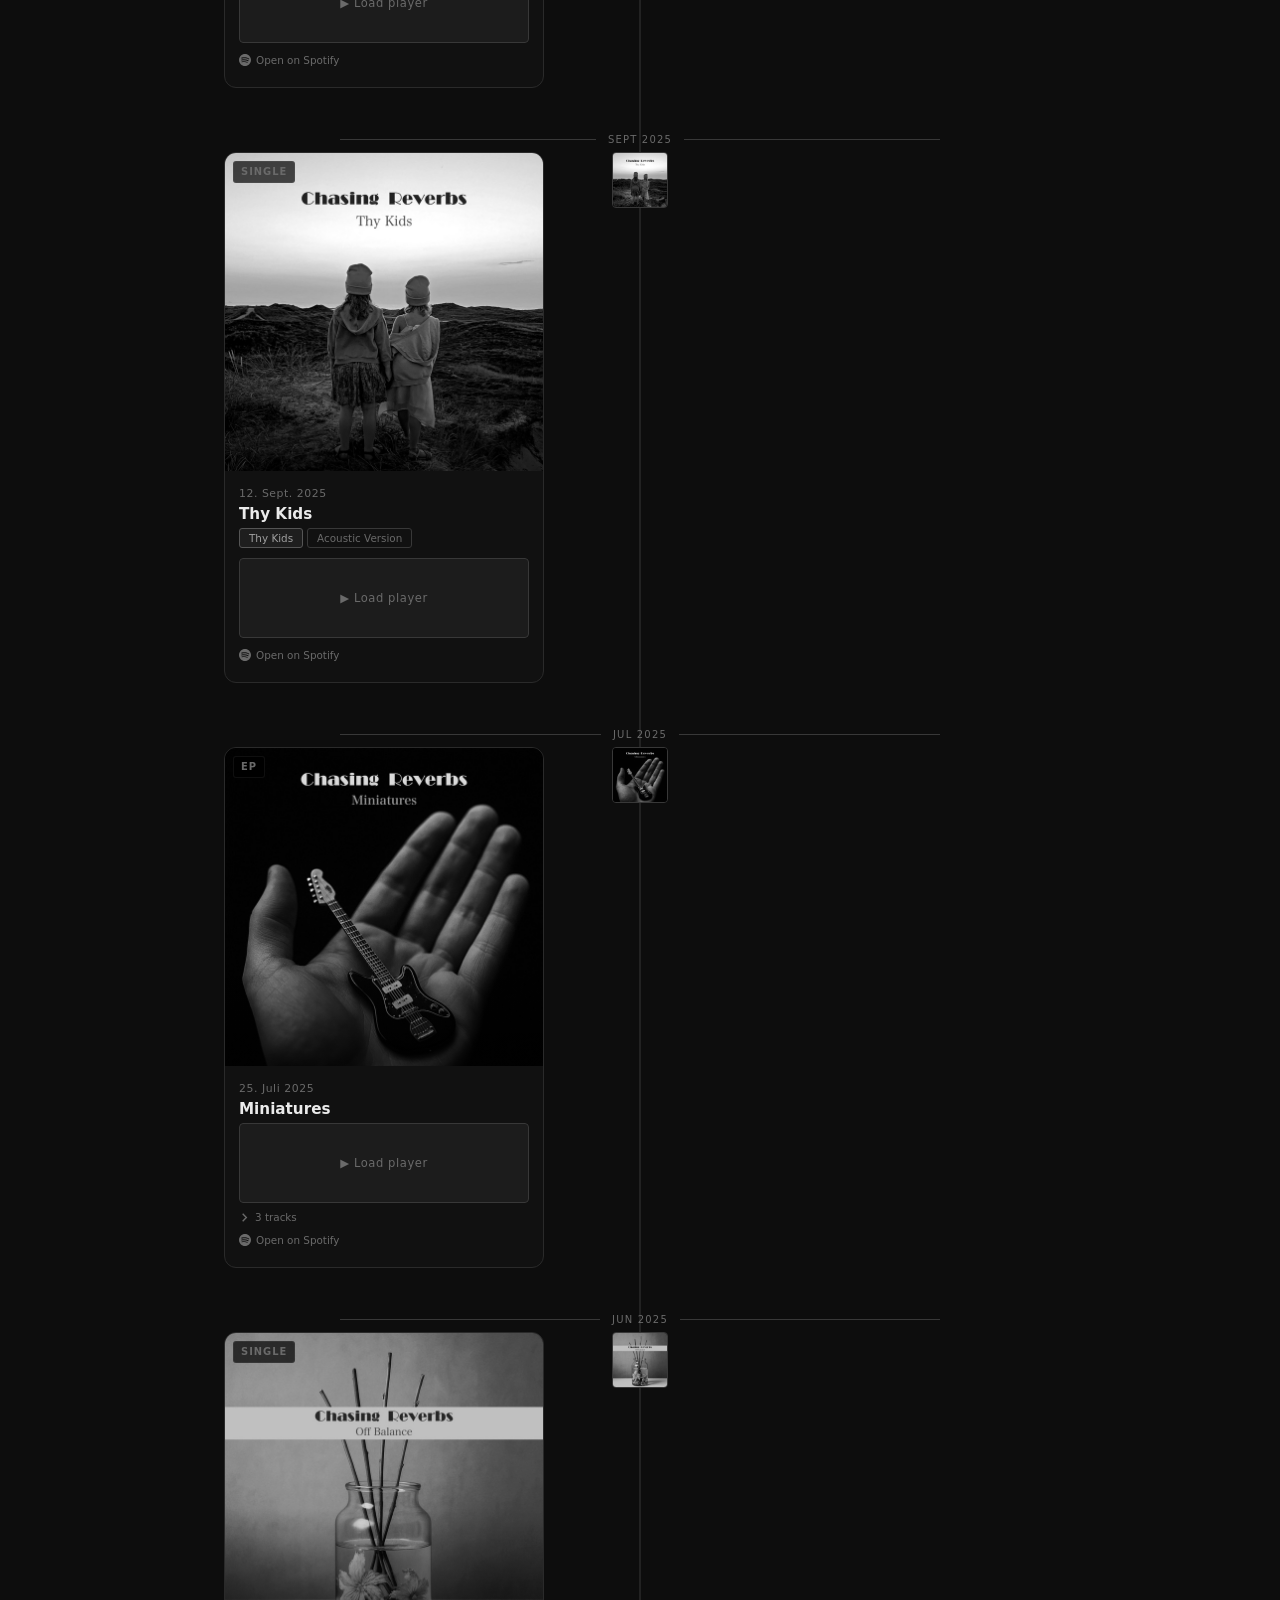
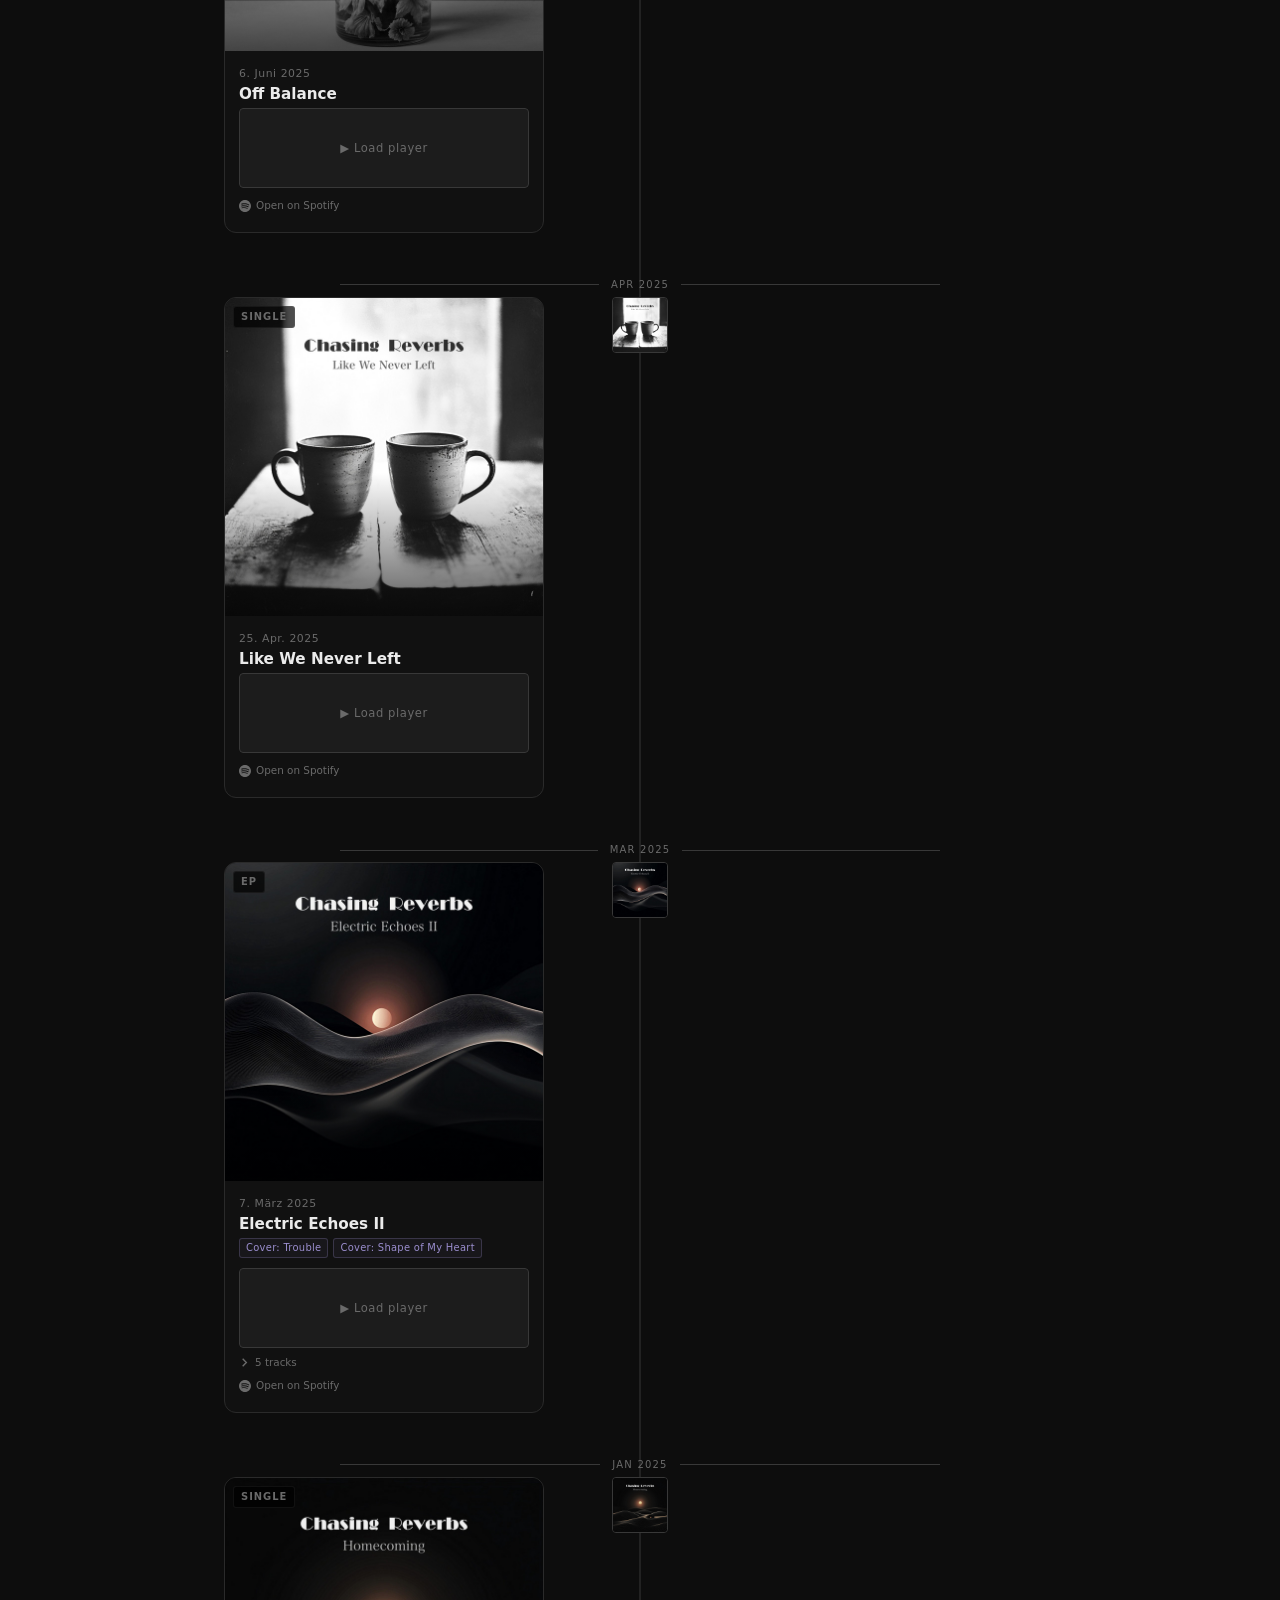
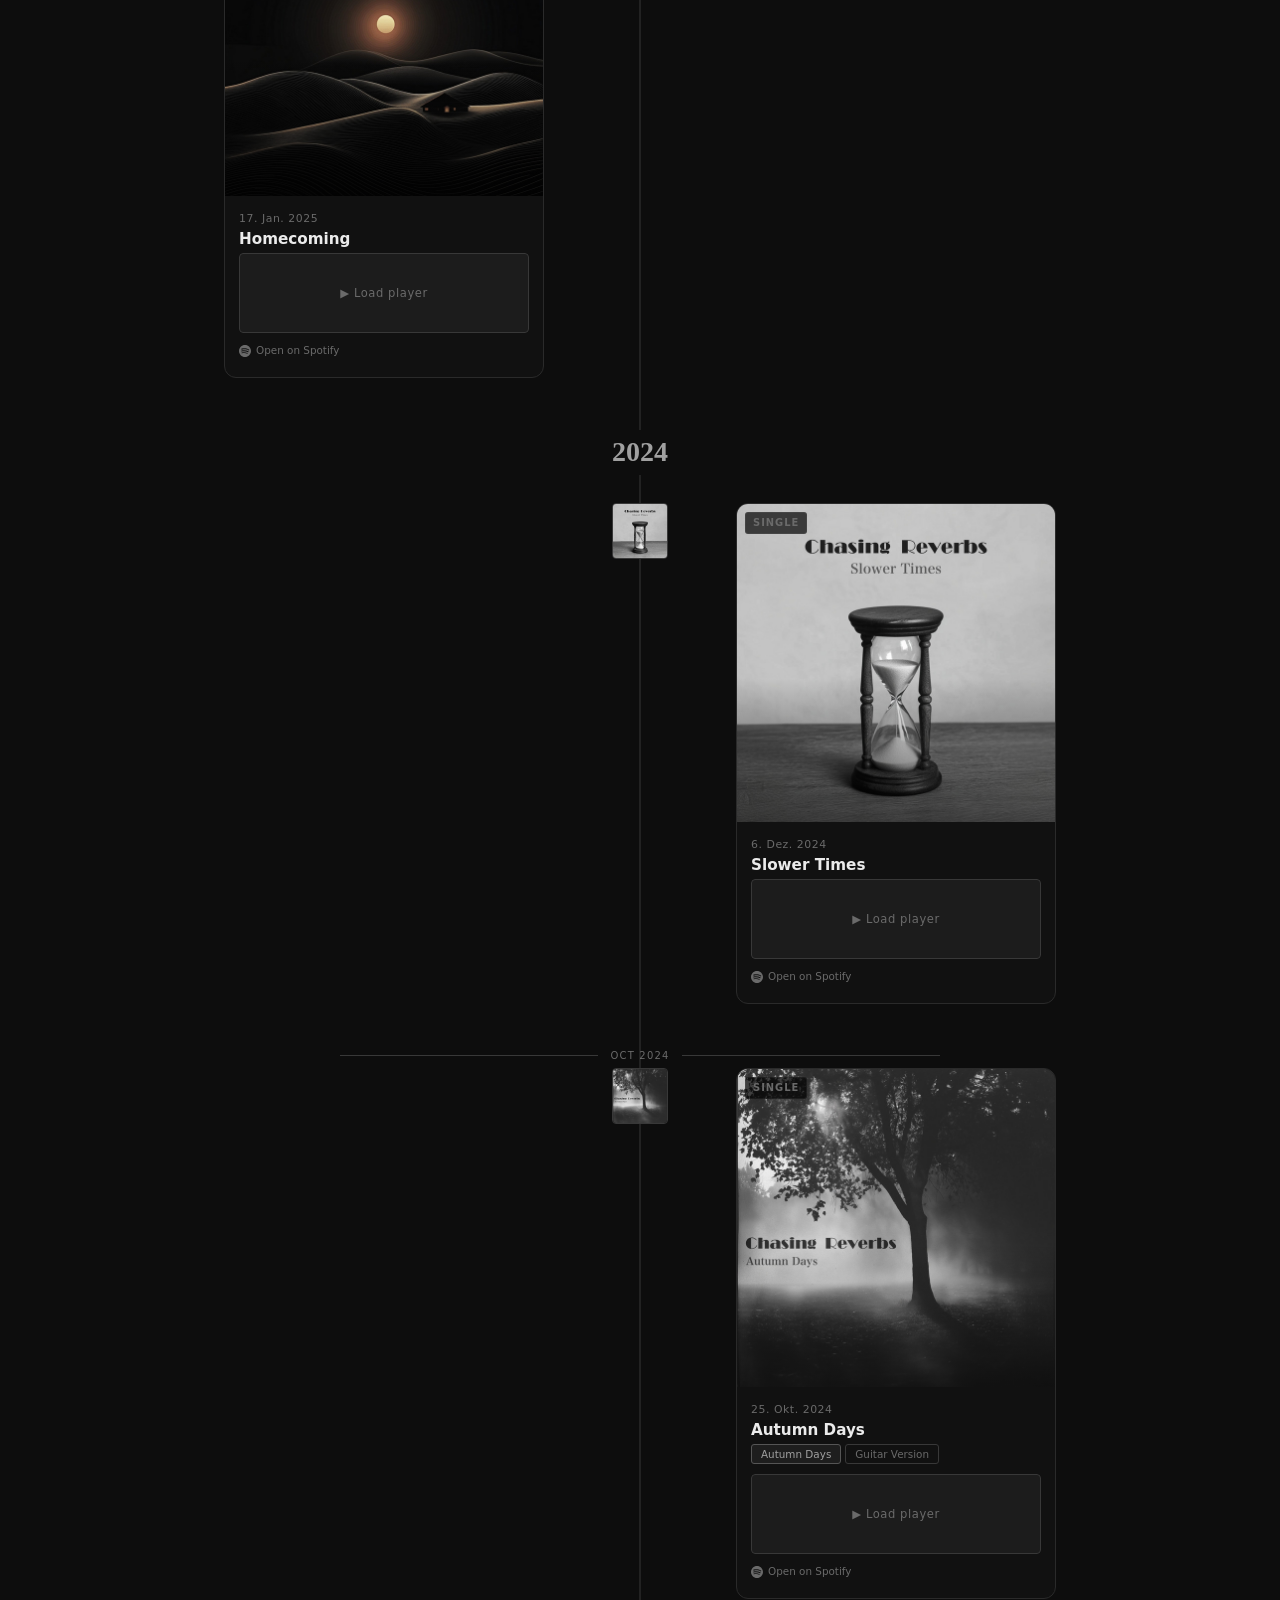
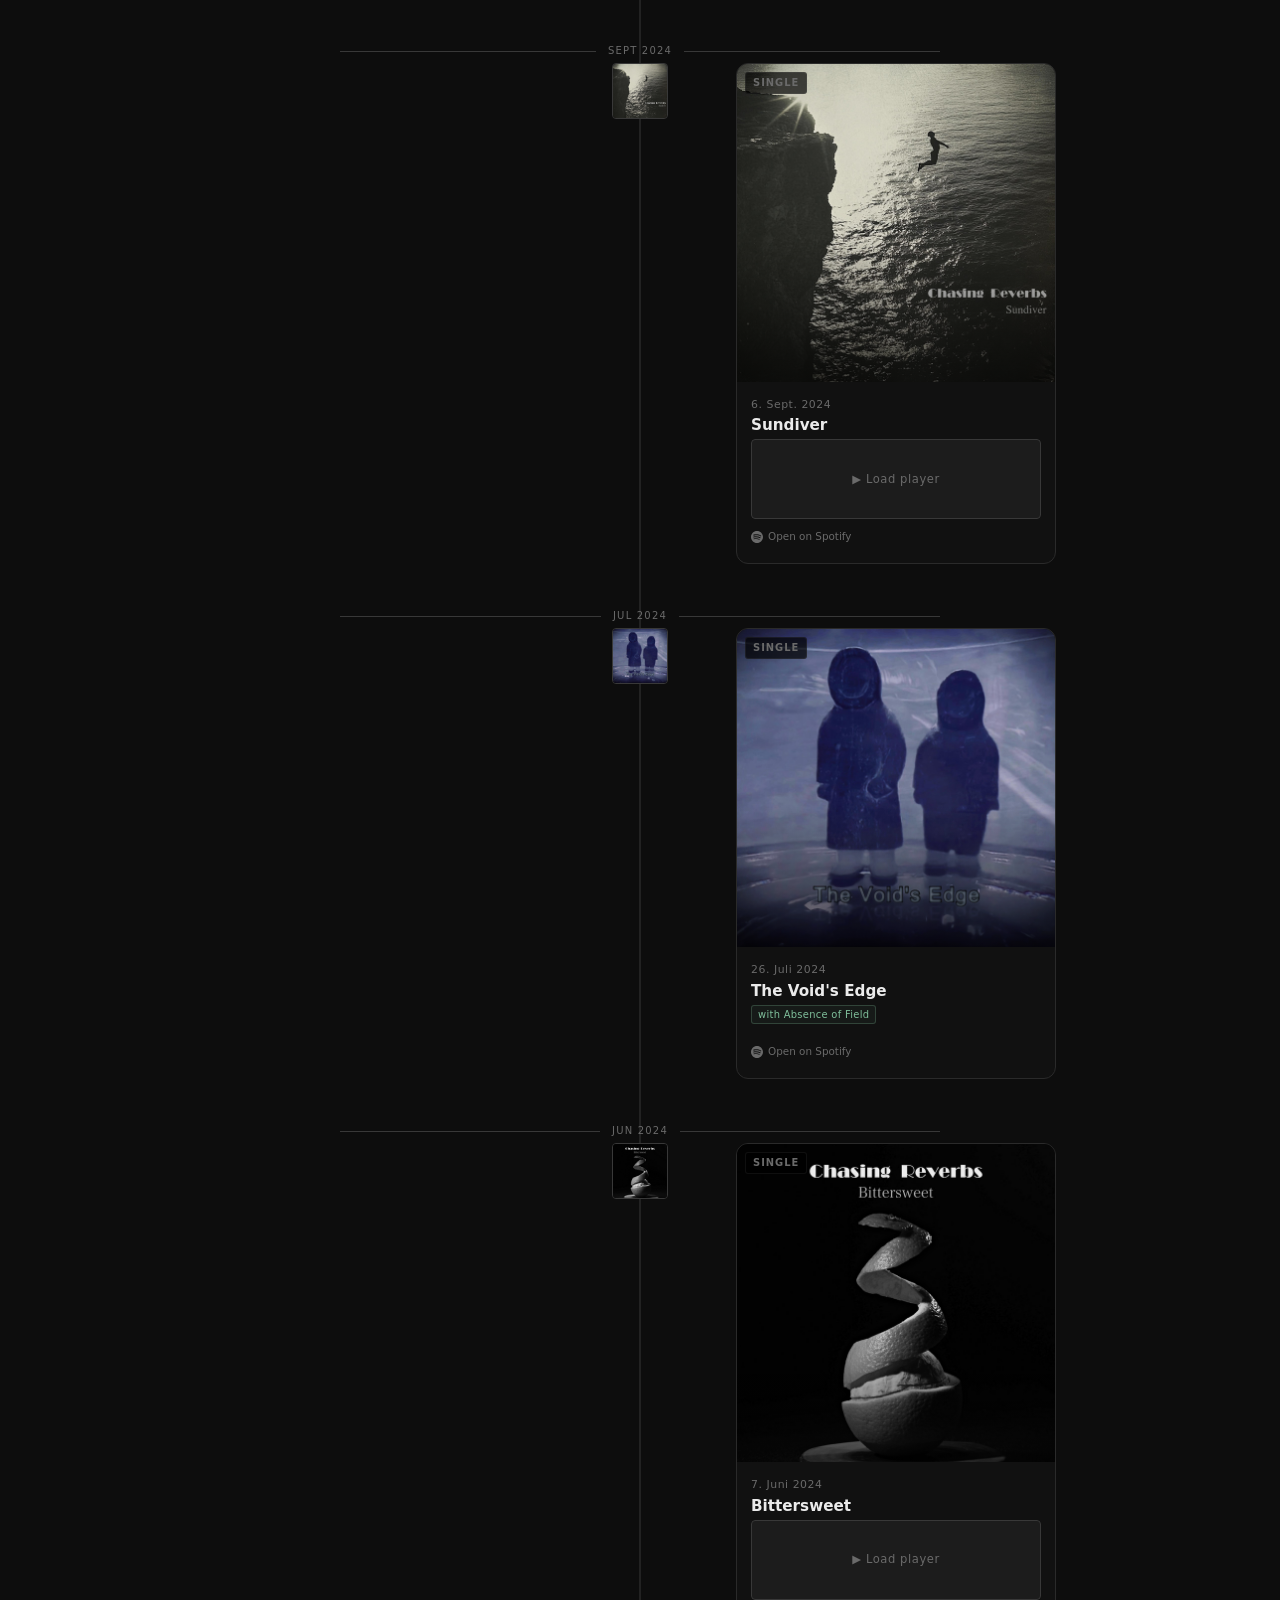
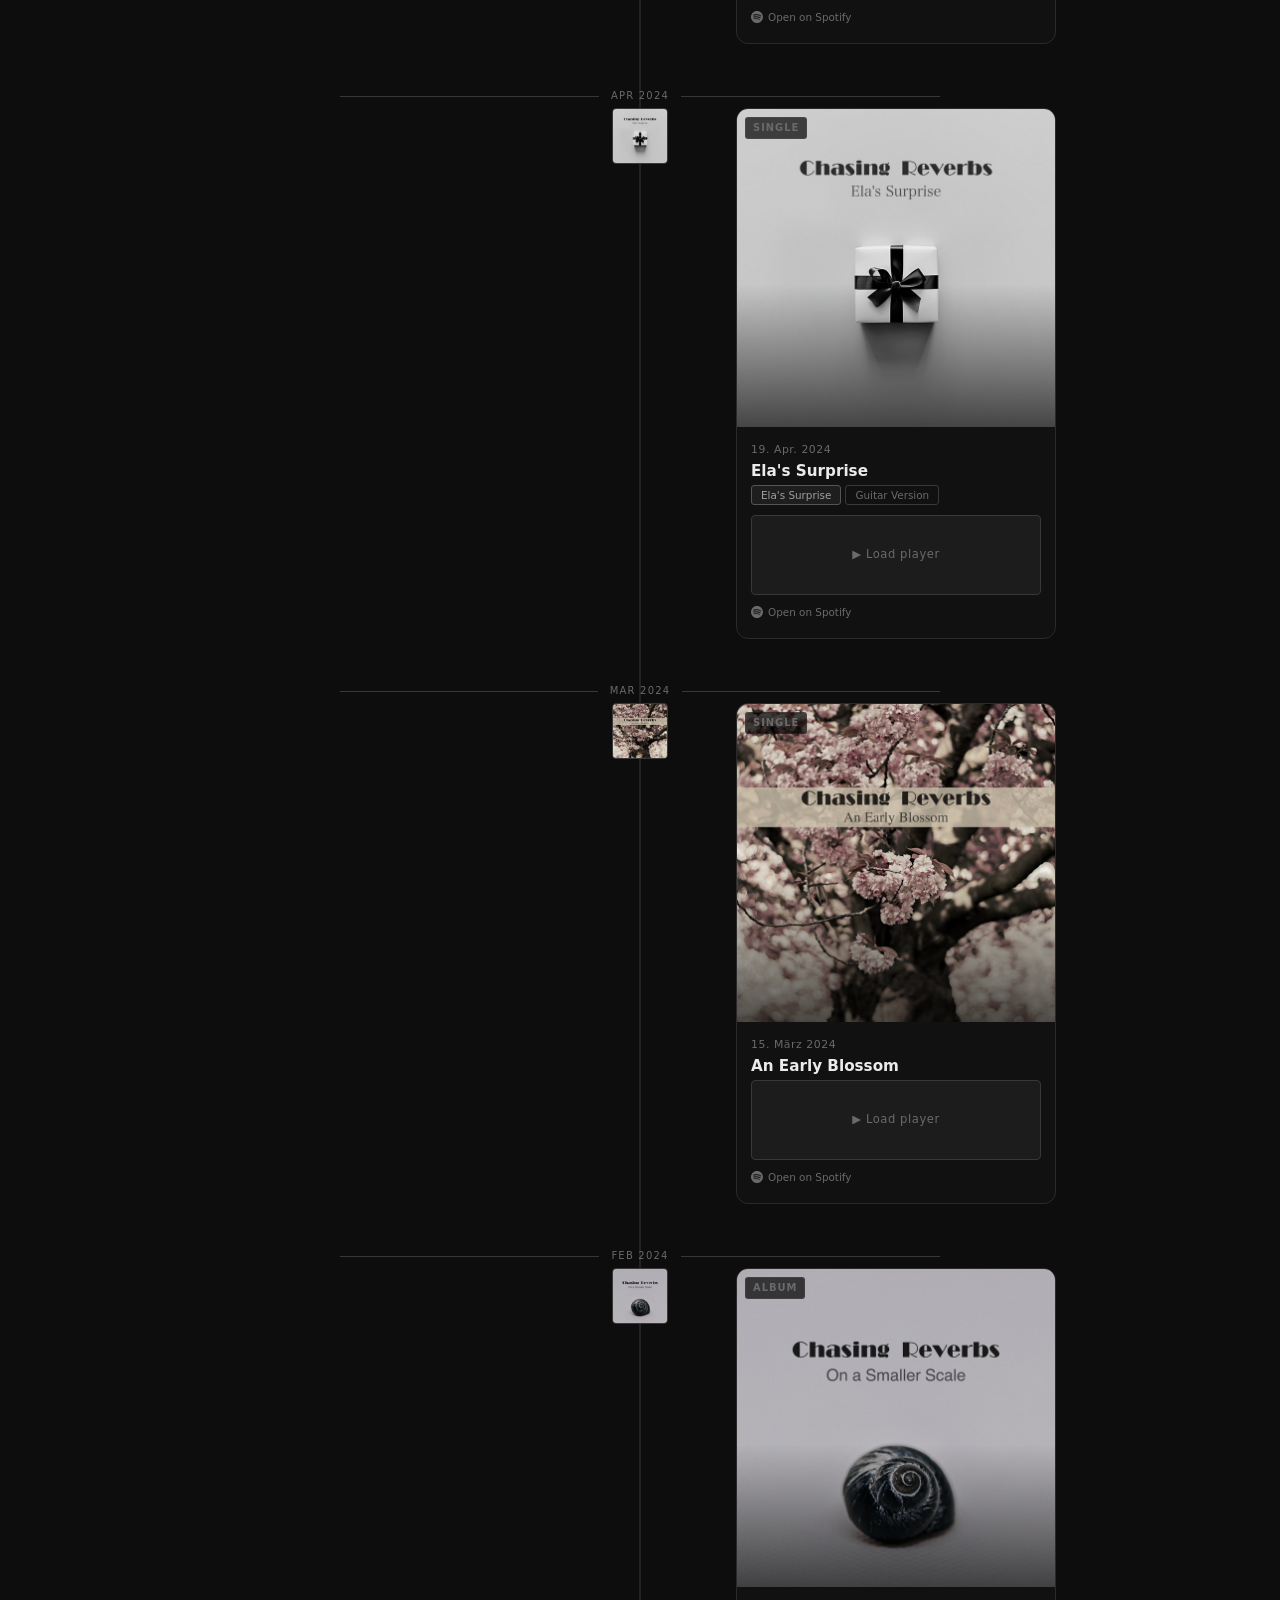
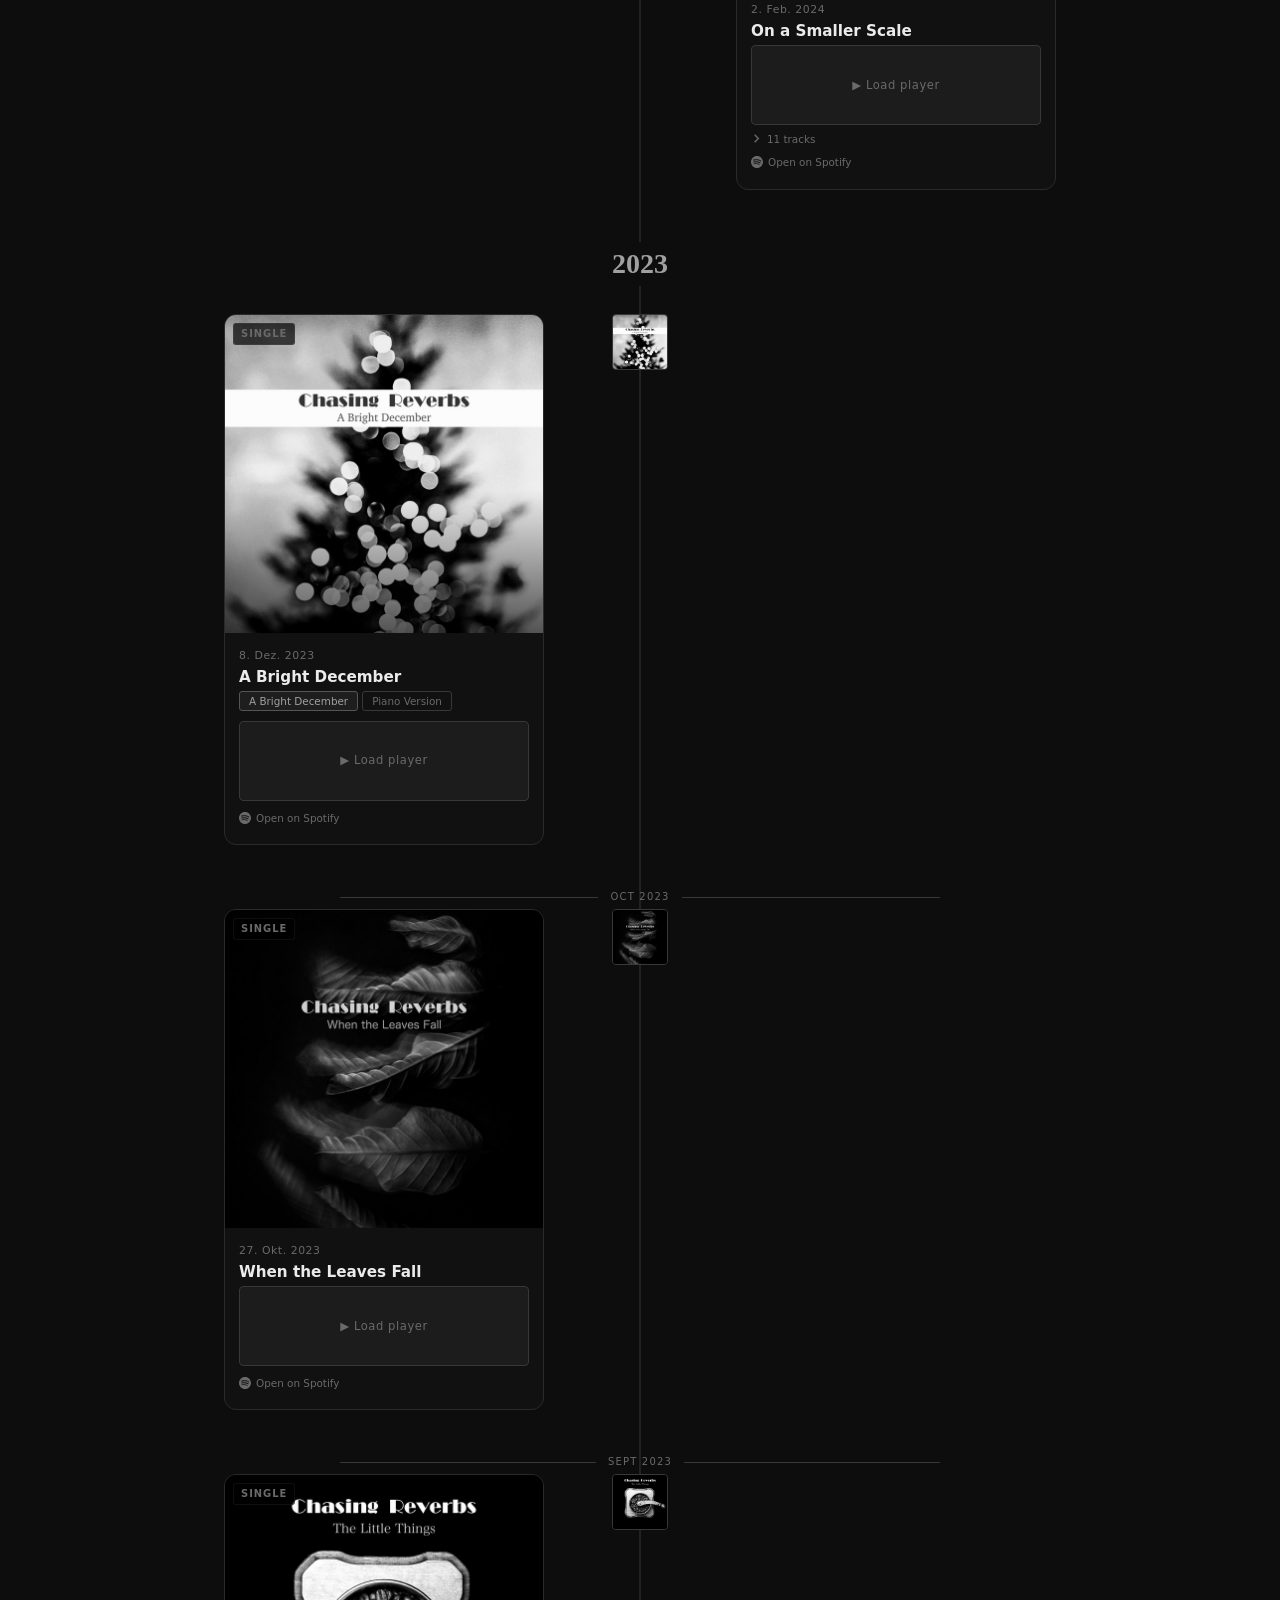
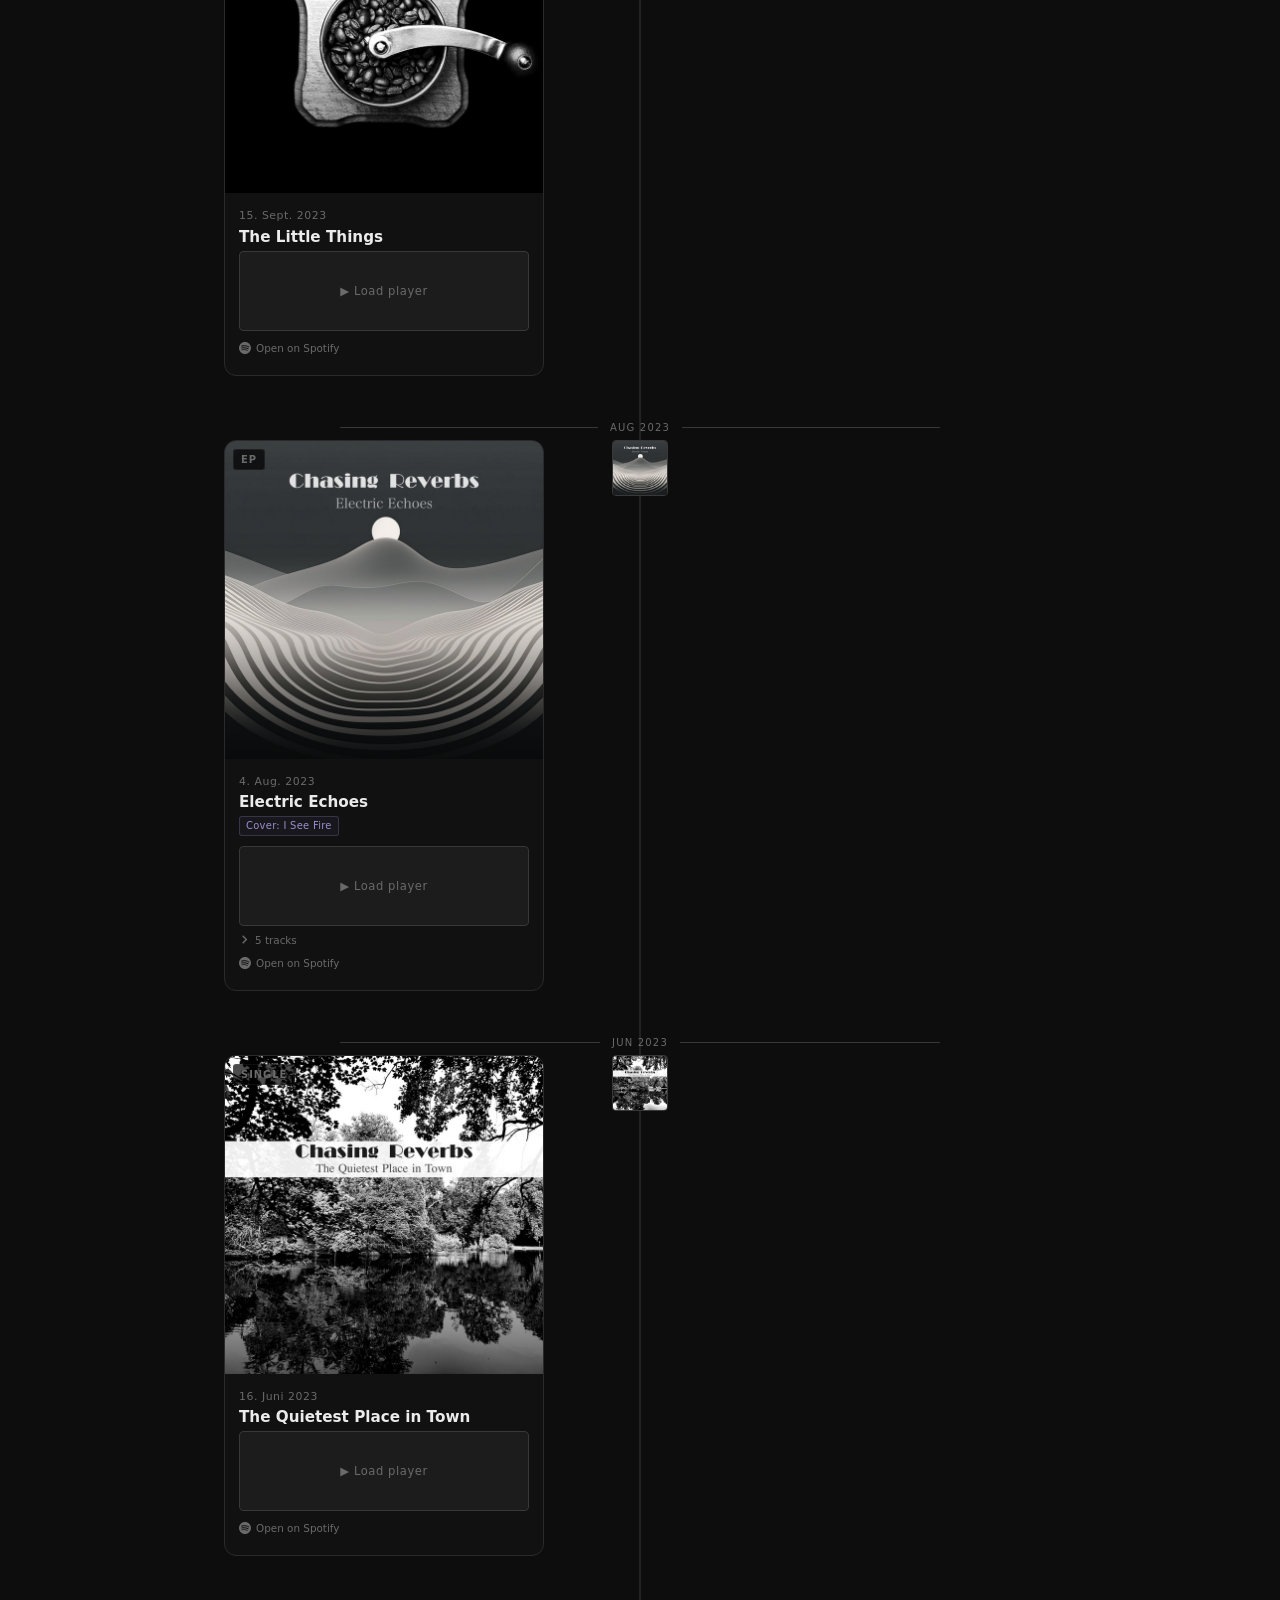
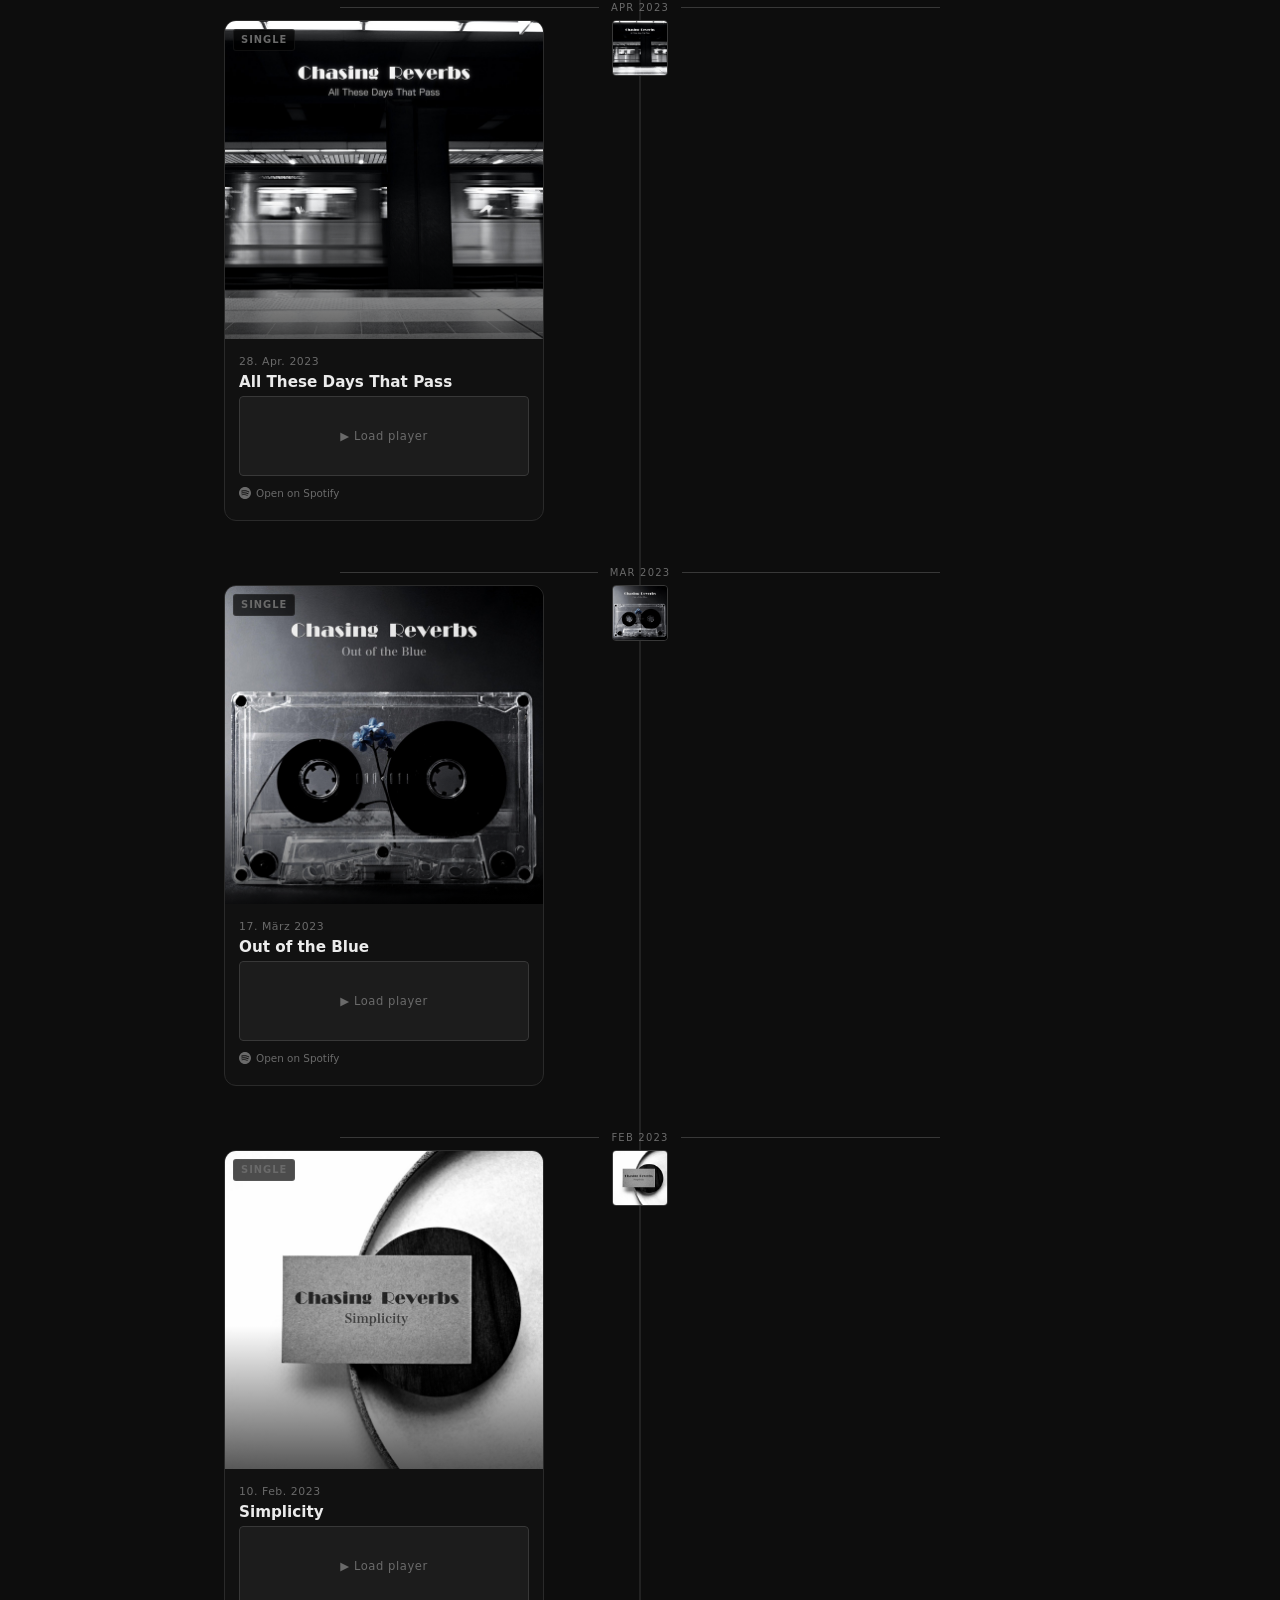
==== commit 6d805f45: "Add Google Analytics tracking (G-ETFJ58EMVM) Co-Authored-By: Claude Sonnet 4.6 <noreply@anthropic.co" ====
--- a/index.html
+++ b/index.html
@@ -12,6 +12,14 @@
   <title>Chasing Reverbs – Release Timeline</title>
   <link rel="stylesheet" href="timeline.css">
   <link rel="icon" type="image/png" sizes="32x32" href="favicon.png">
+  <!-- Google Analytics -->
+  <script async src="https://www.googletagmanager.com/gtag/js?id=G-ETFJ58EMVM"></script>
+  <script>
+    window.dataLayer = window.dataLayer || [];
+    function gtag(){dataLayer.push(arguments);}
+    gtag('js', new Date());
+    gtag('config', 'G-ETFJ58EMVM');
+  </script>
 </head>
 <body>
 
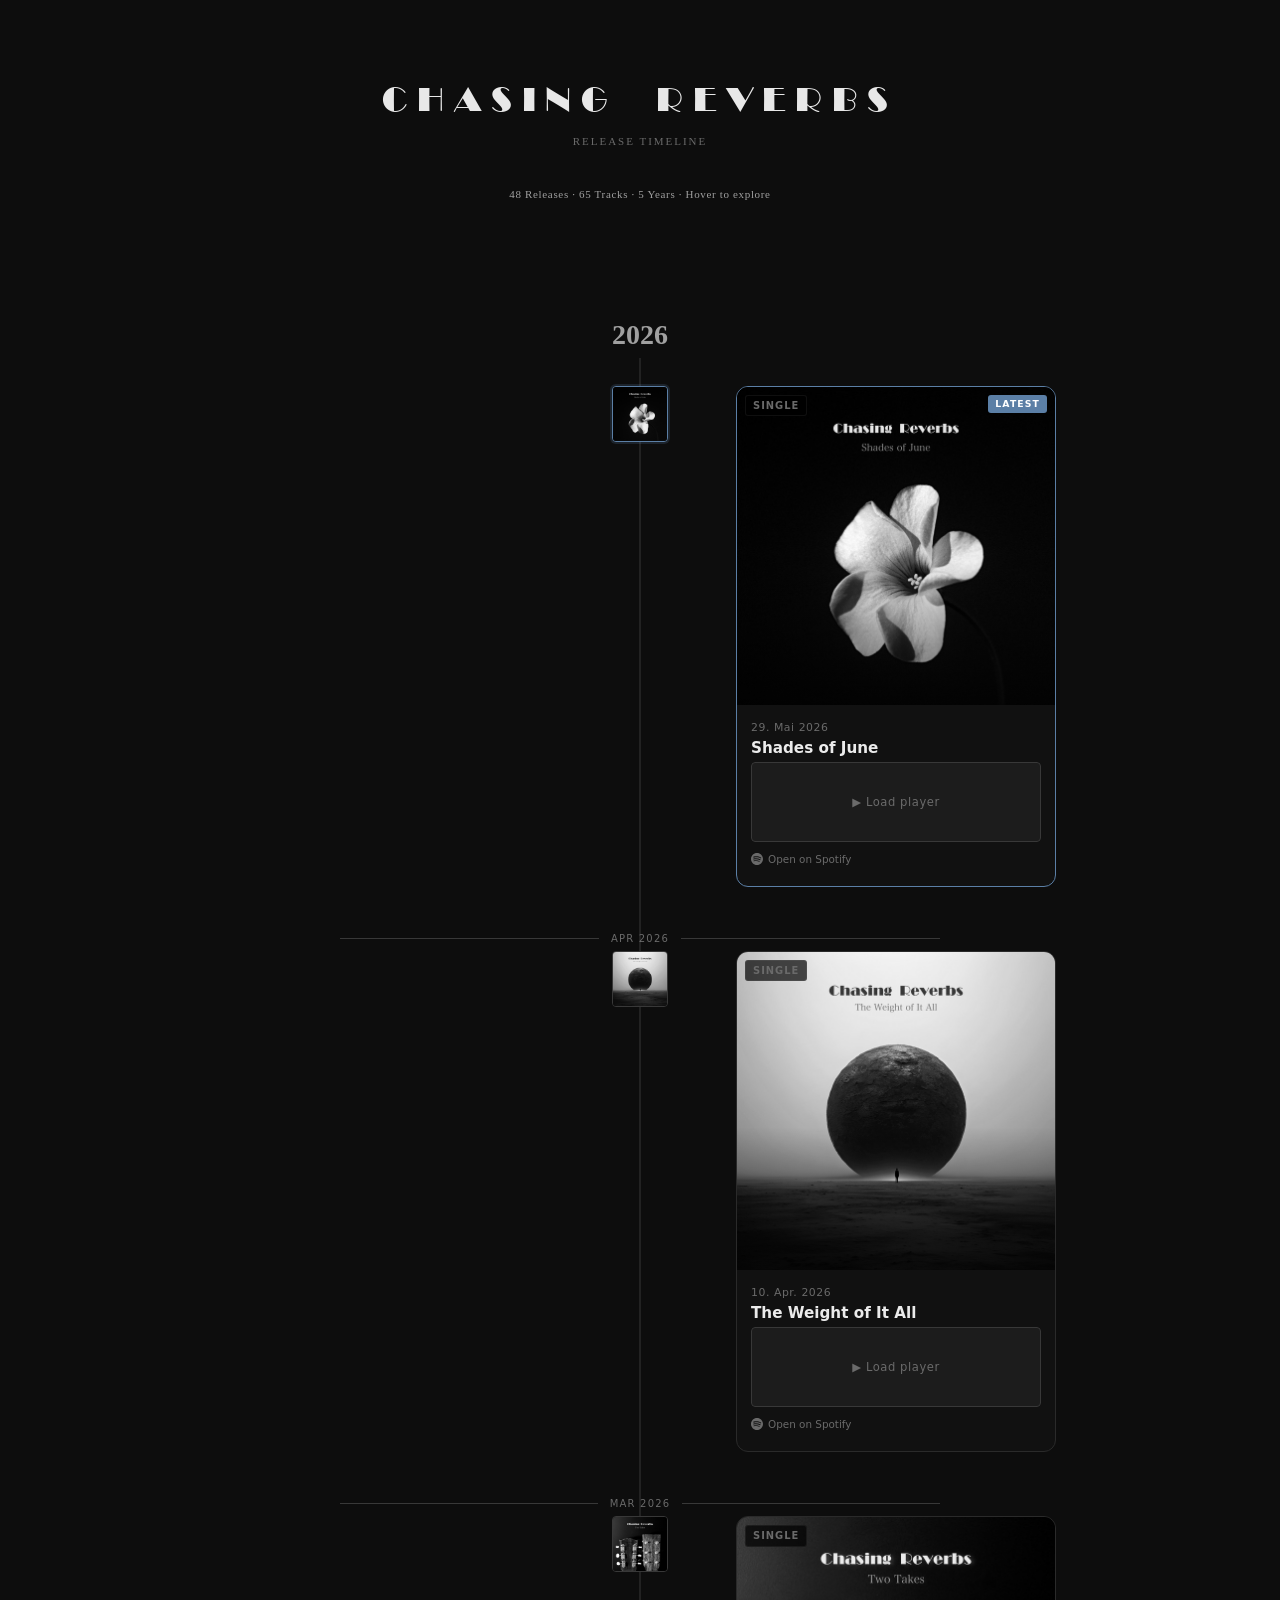
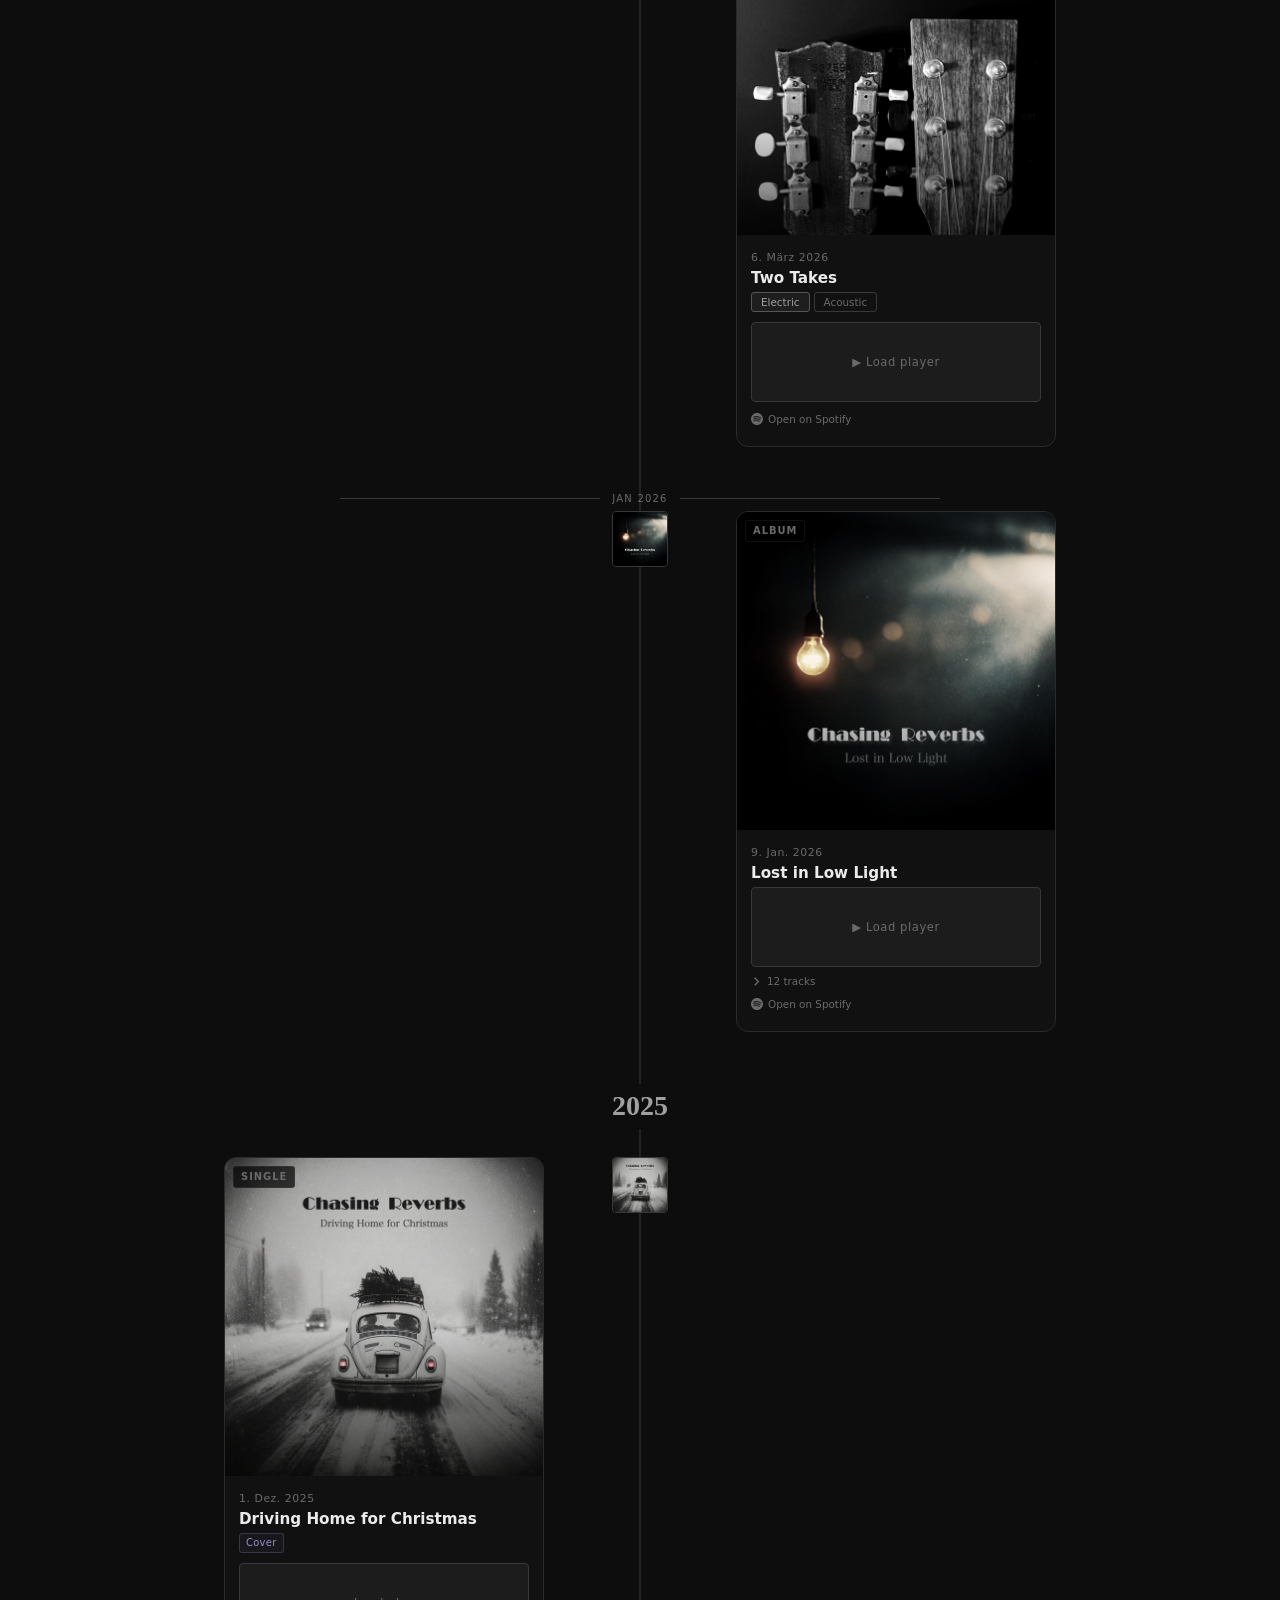
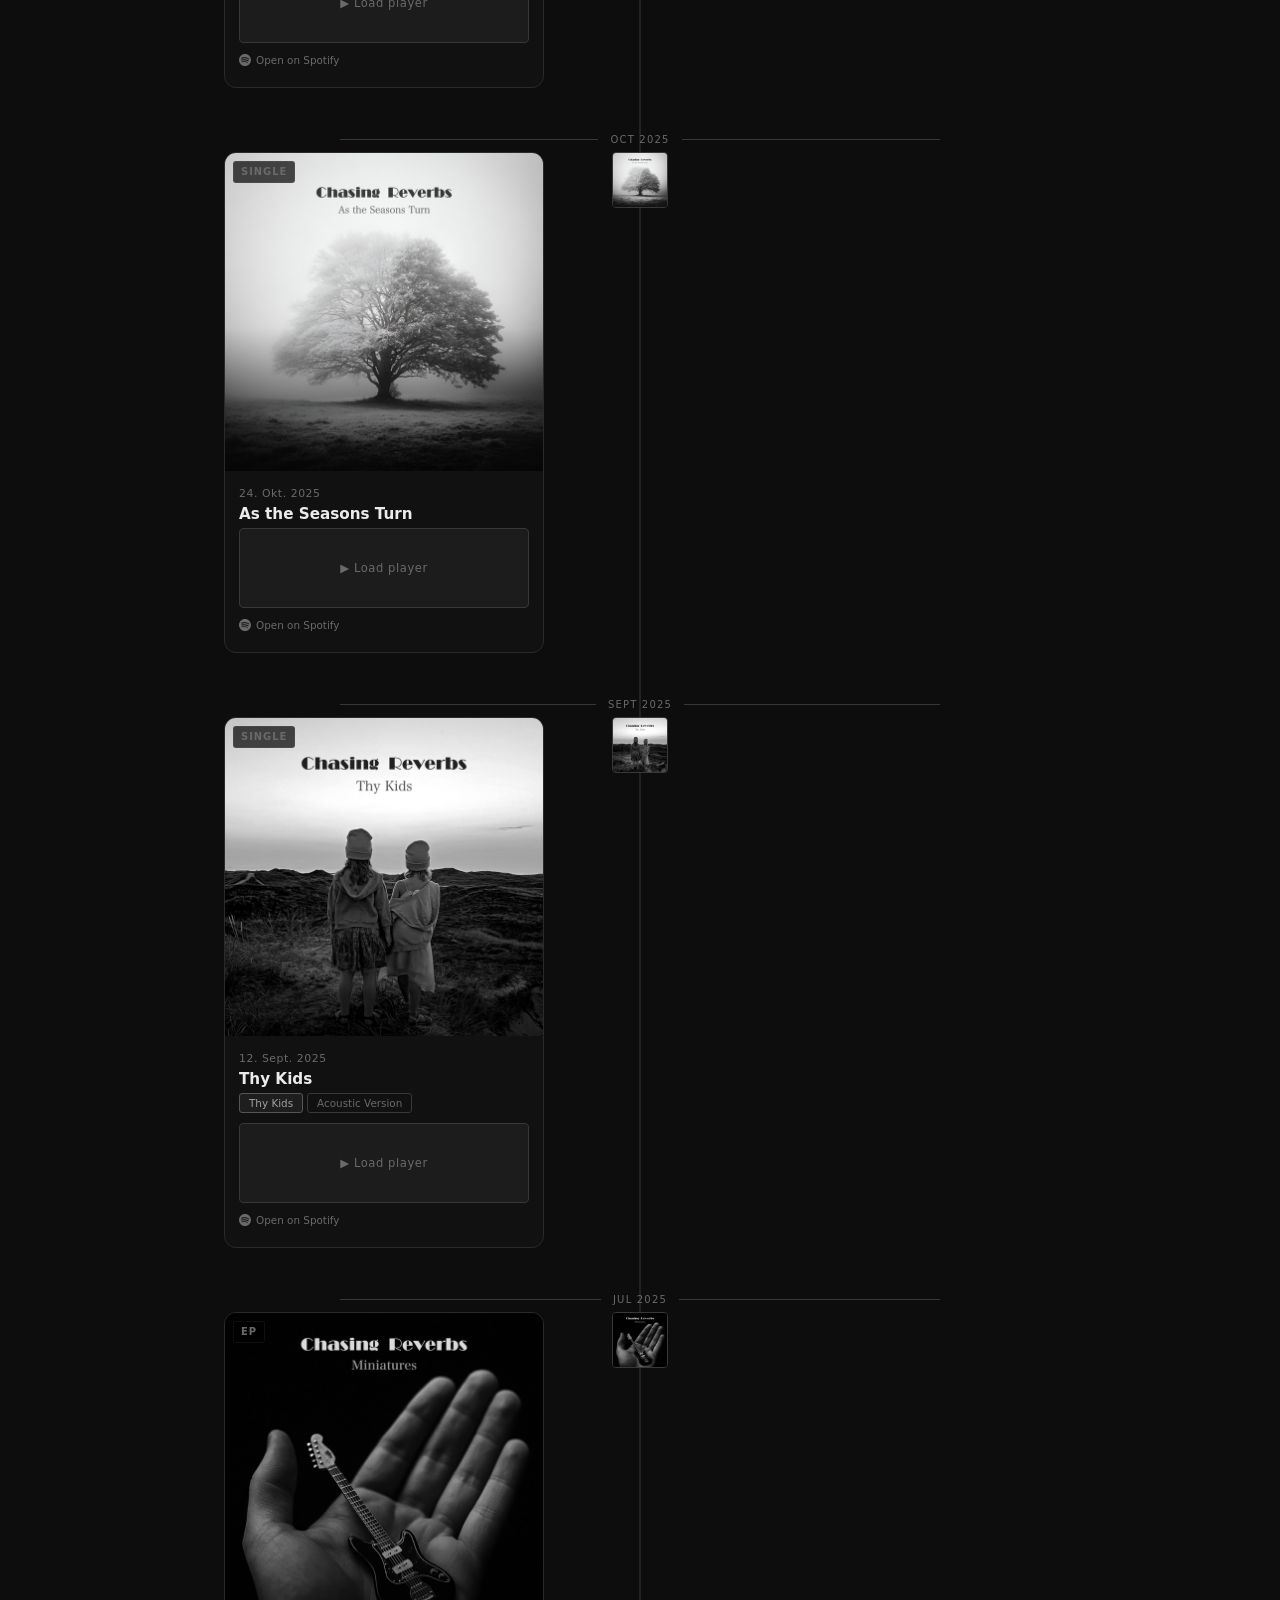
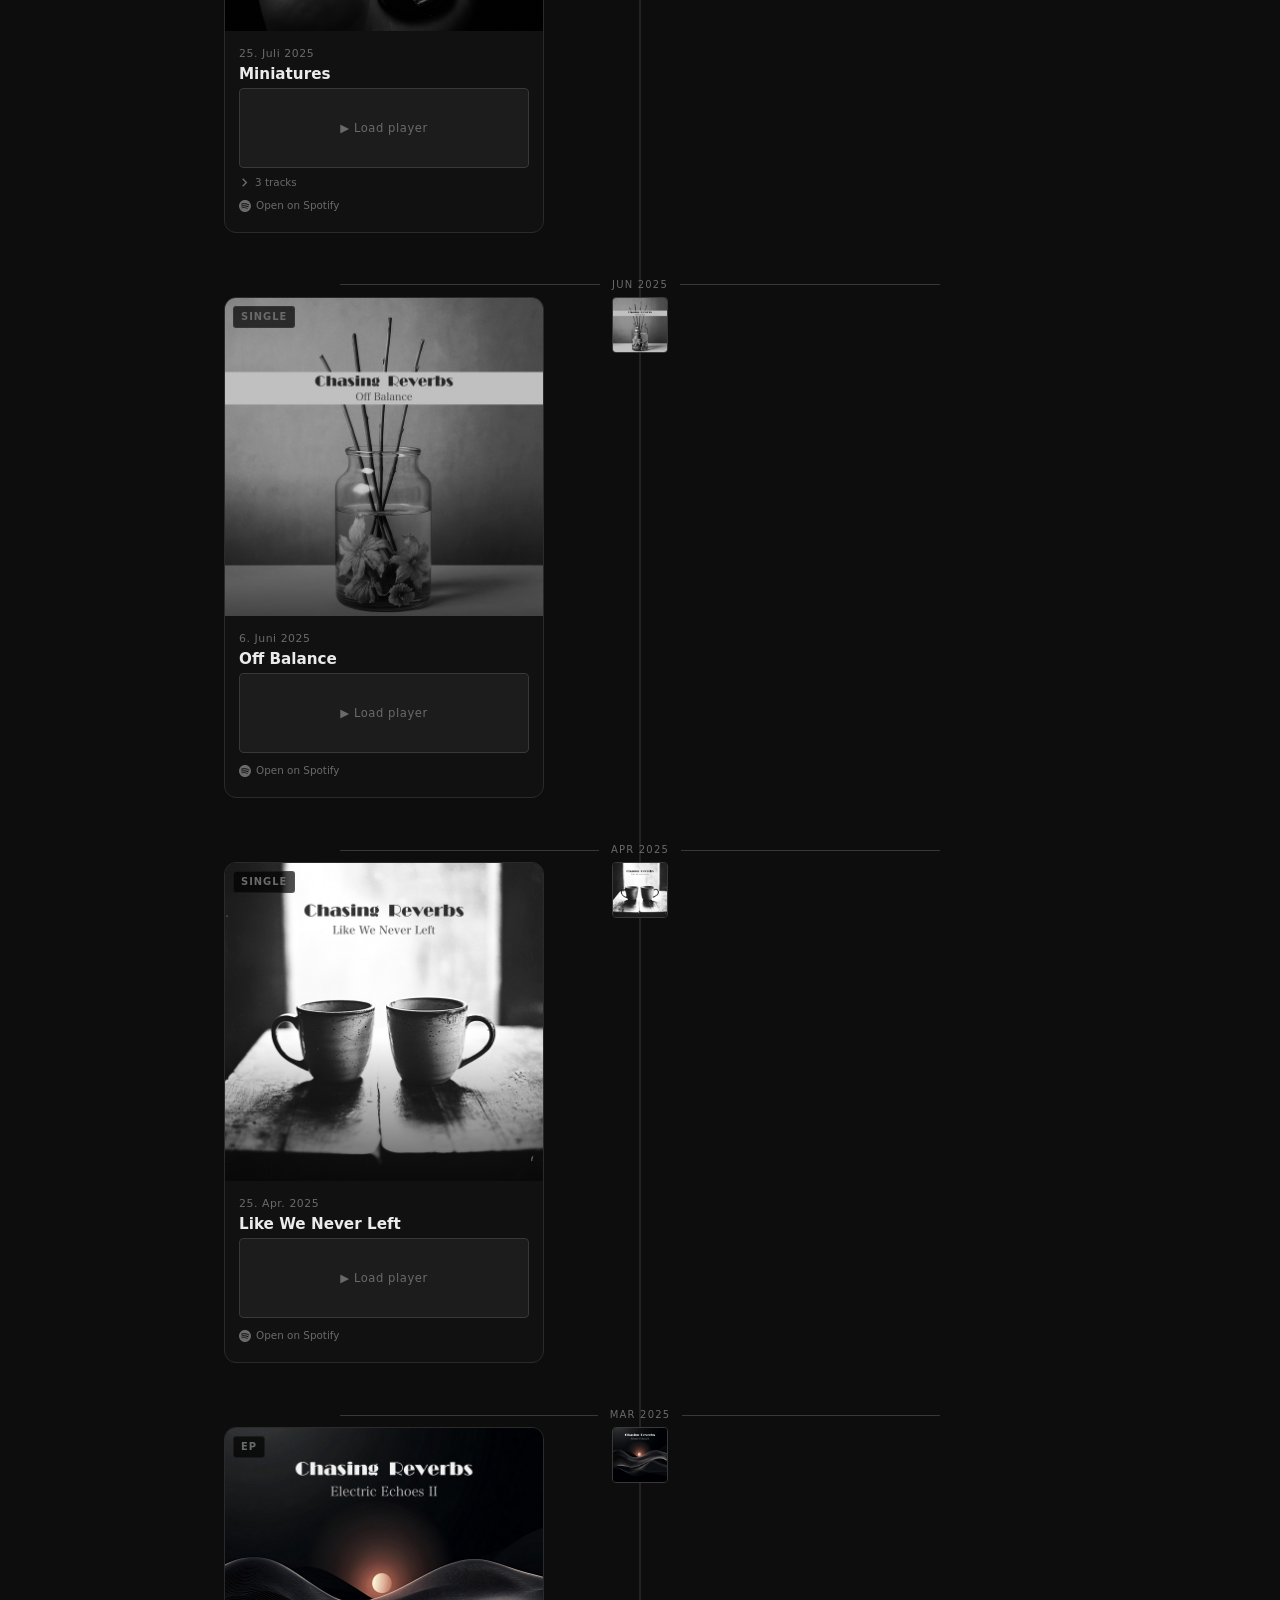
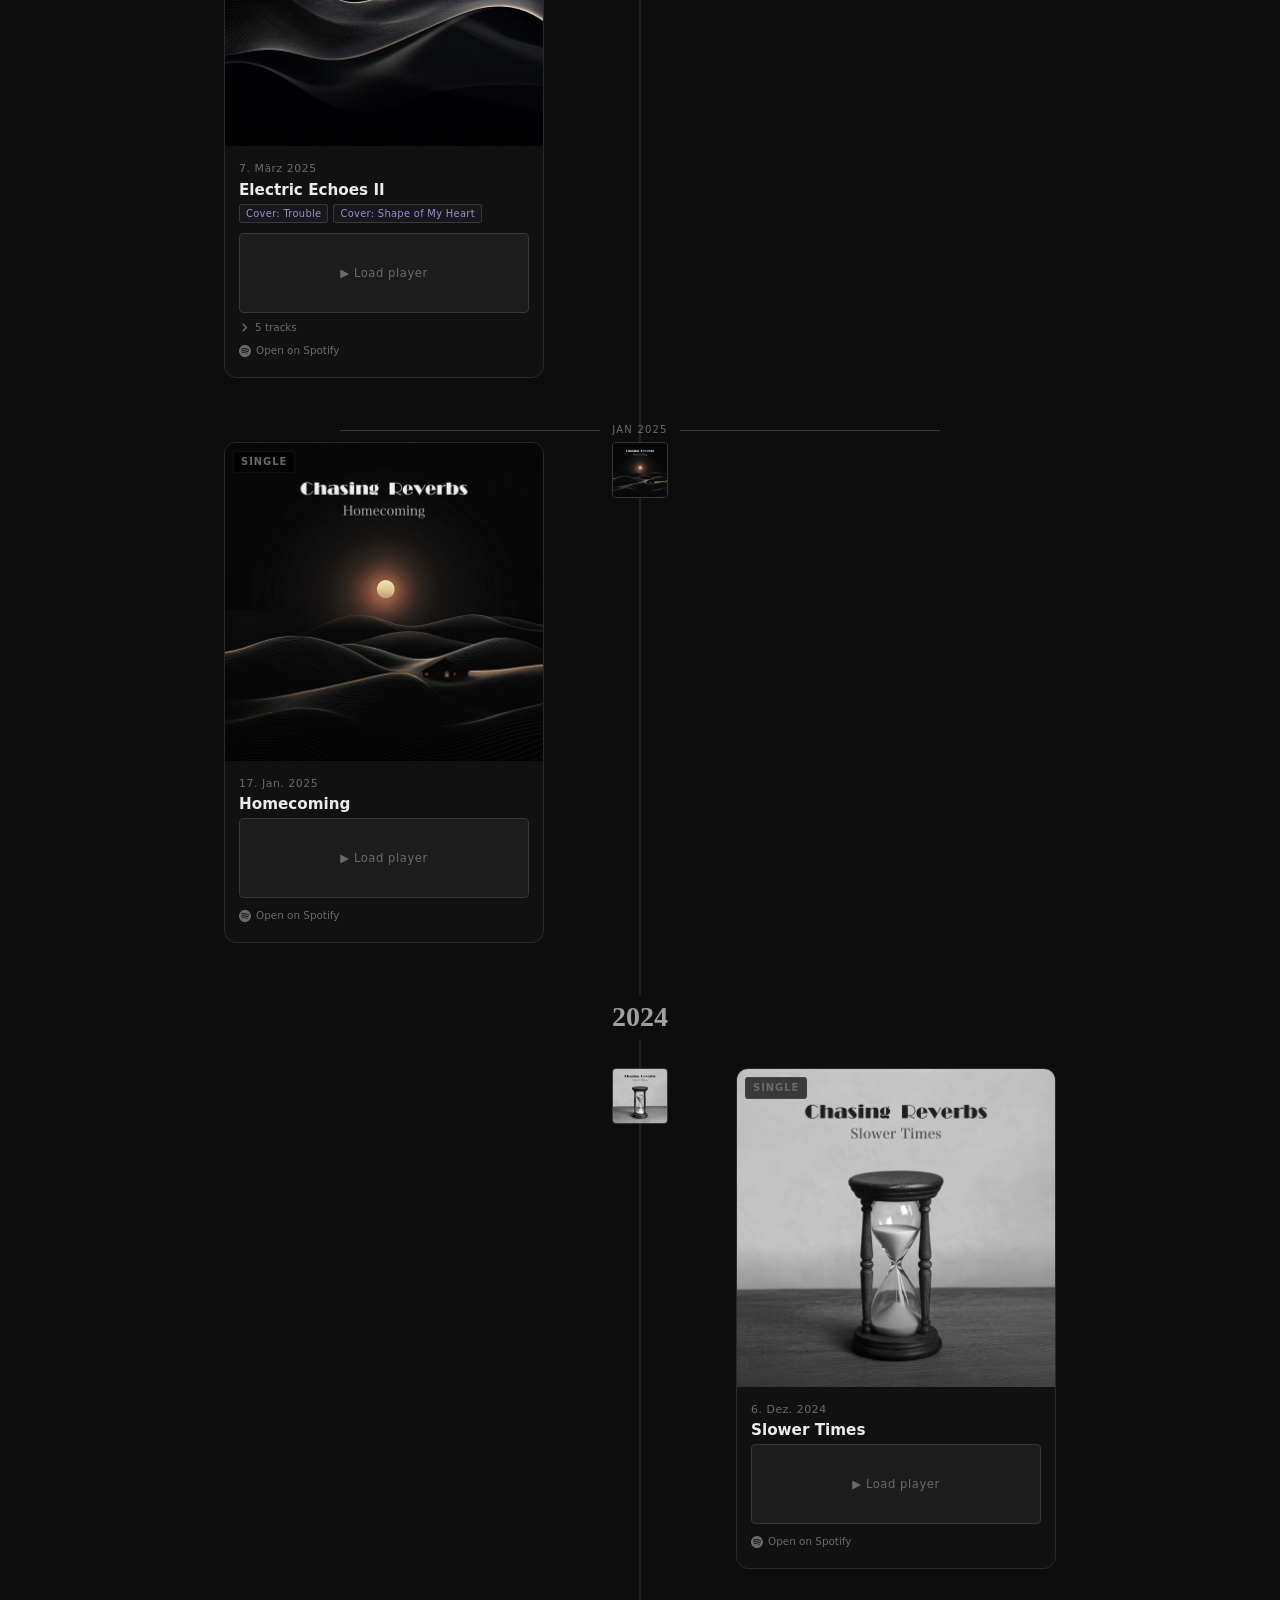
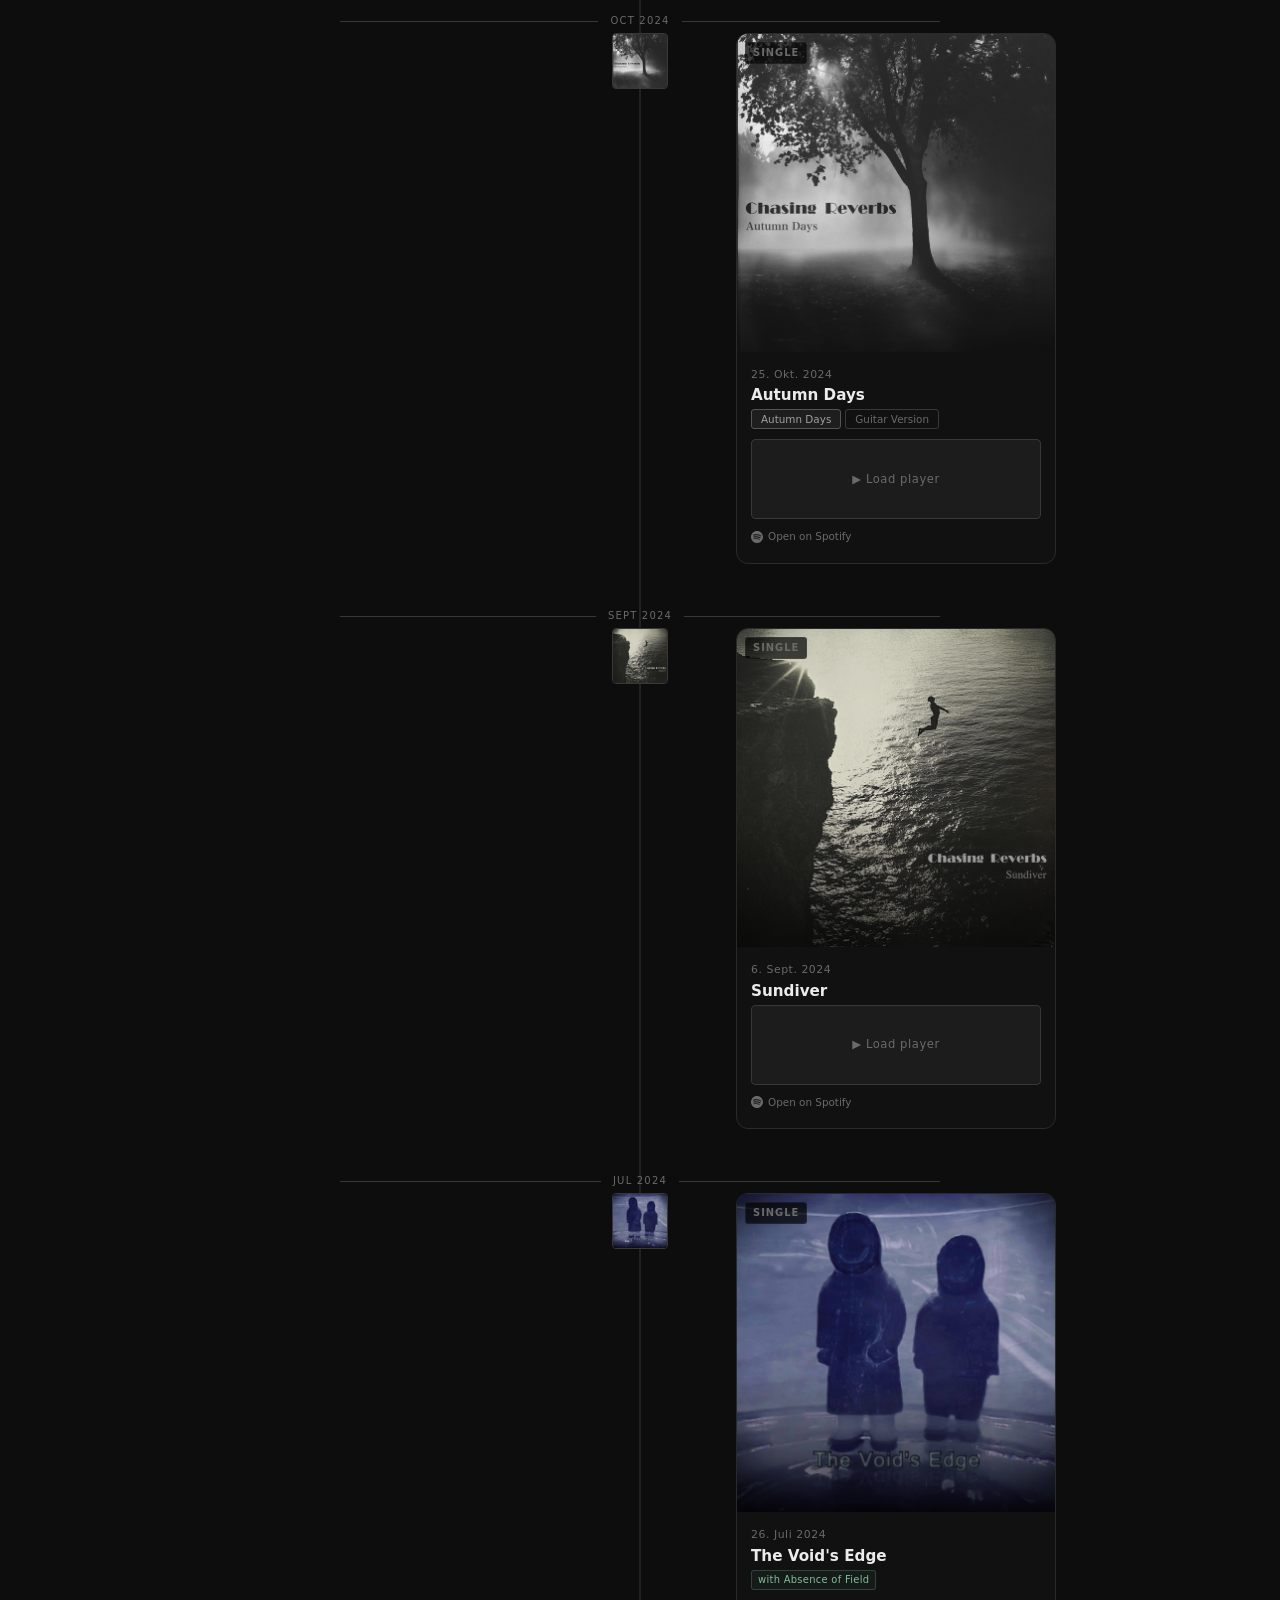
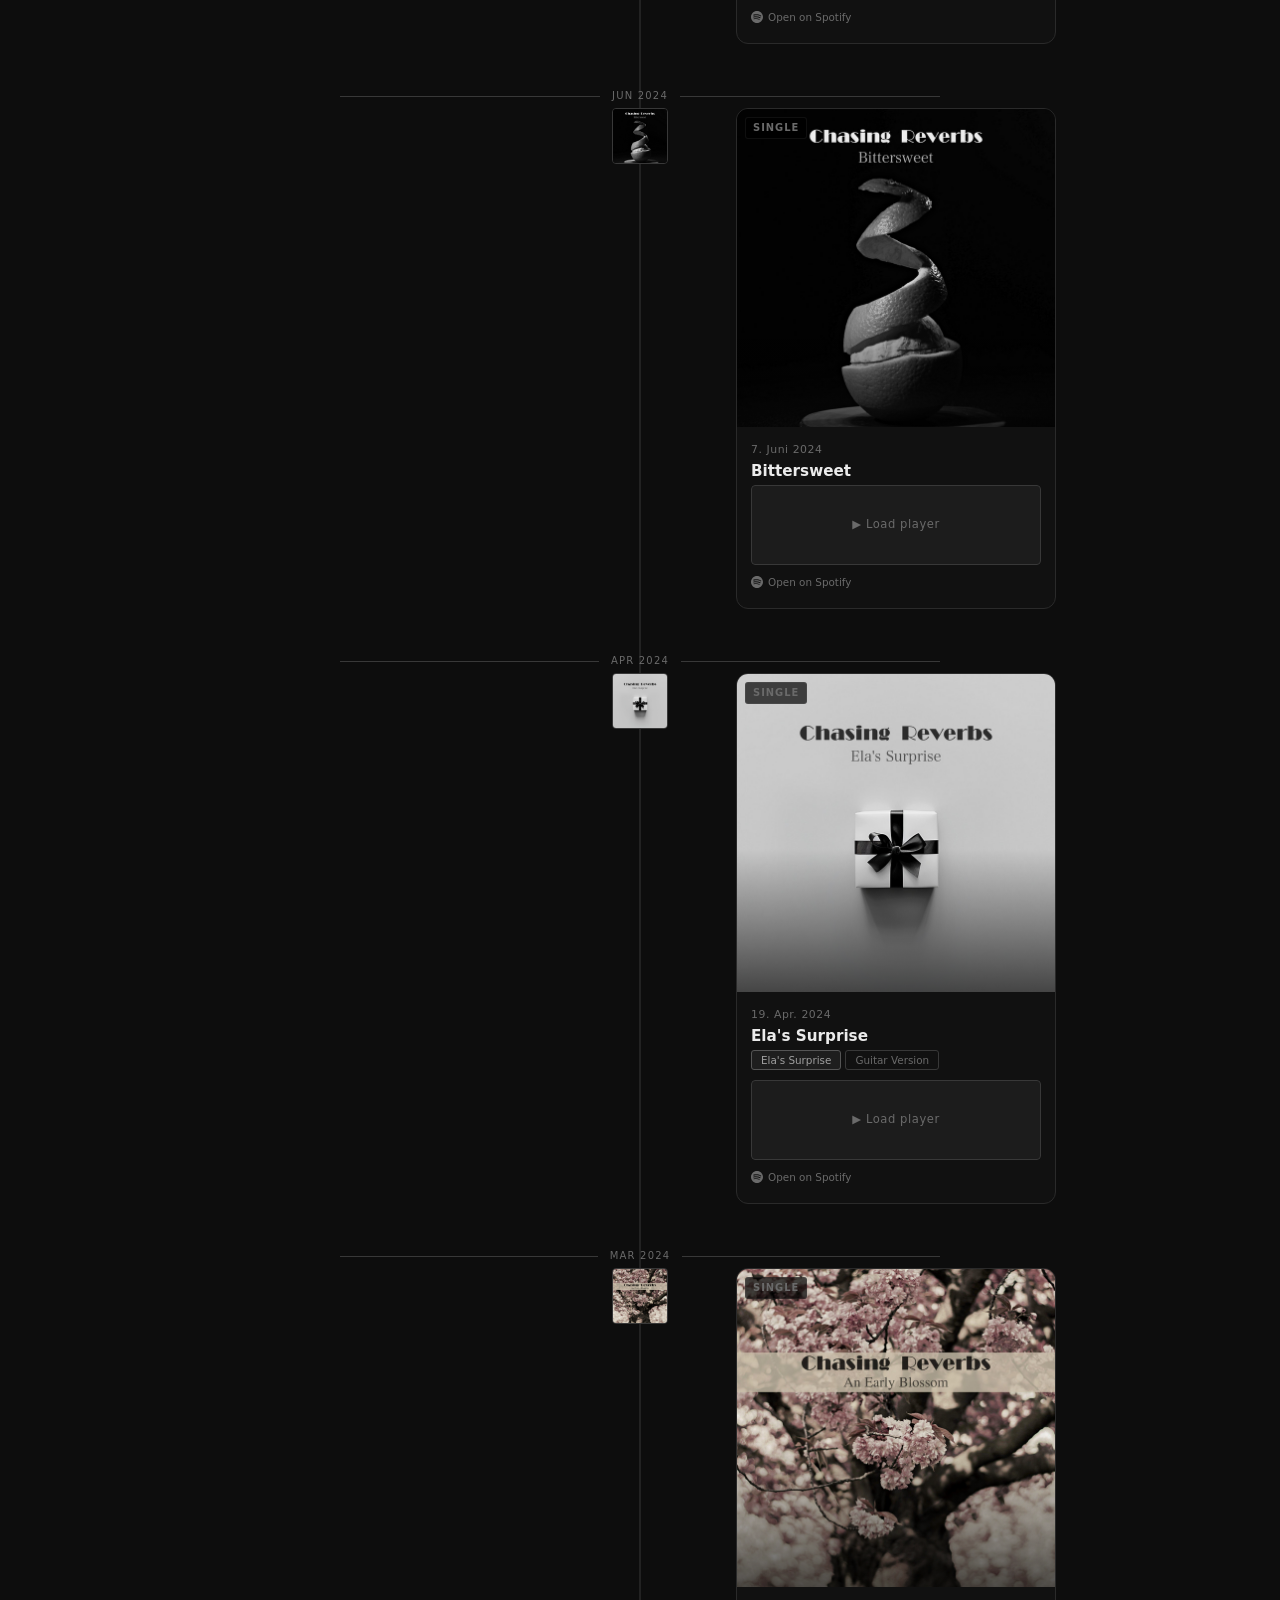
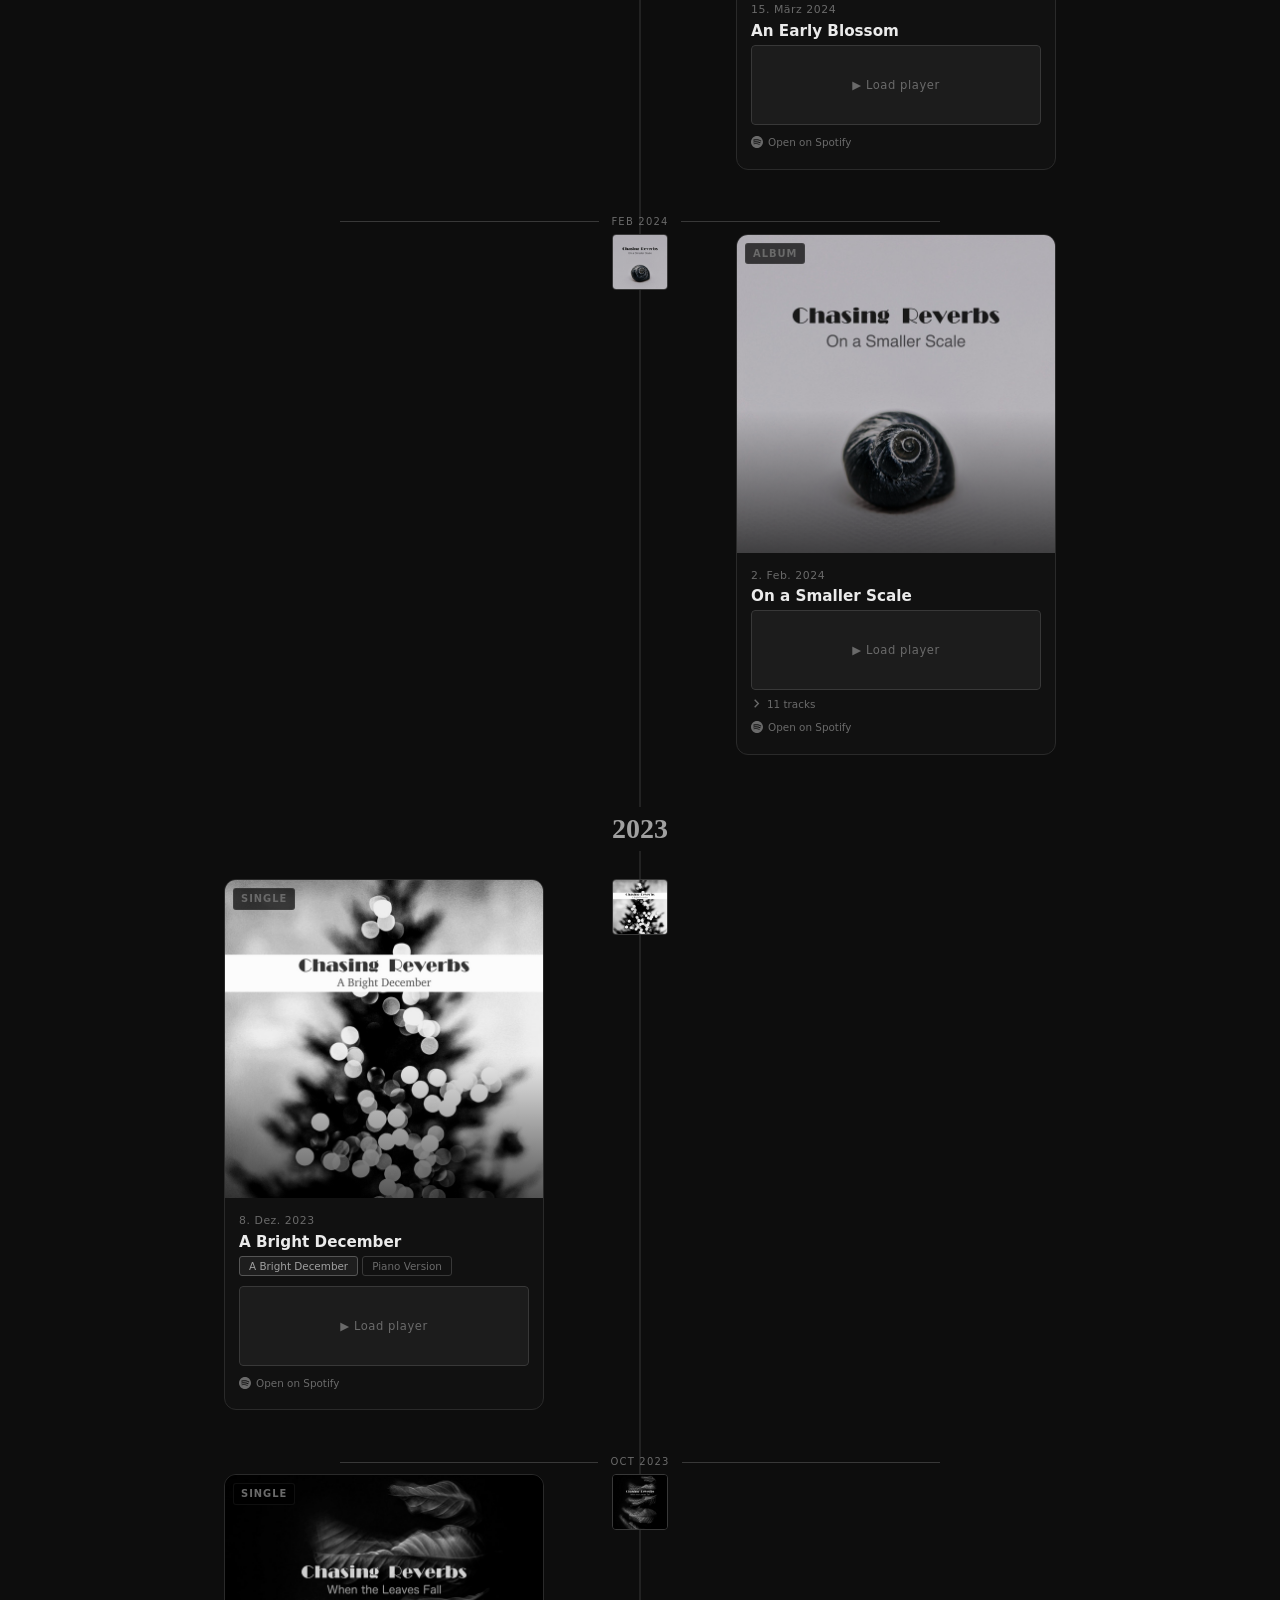
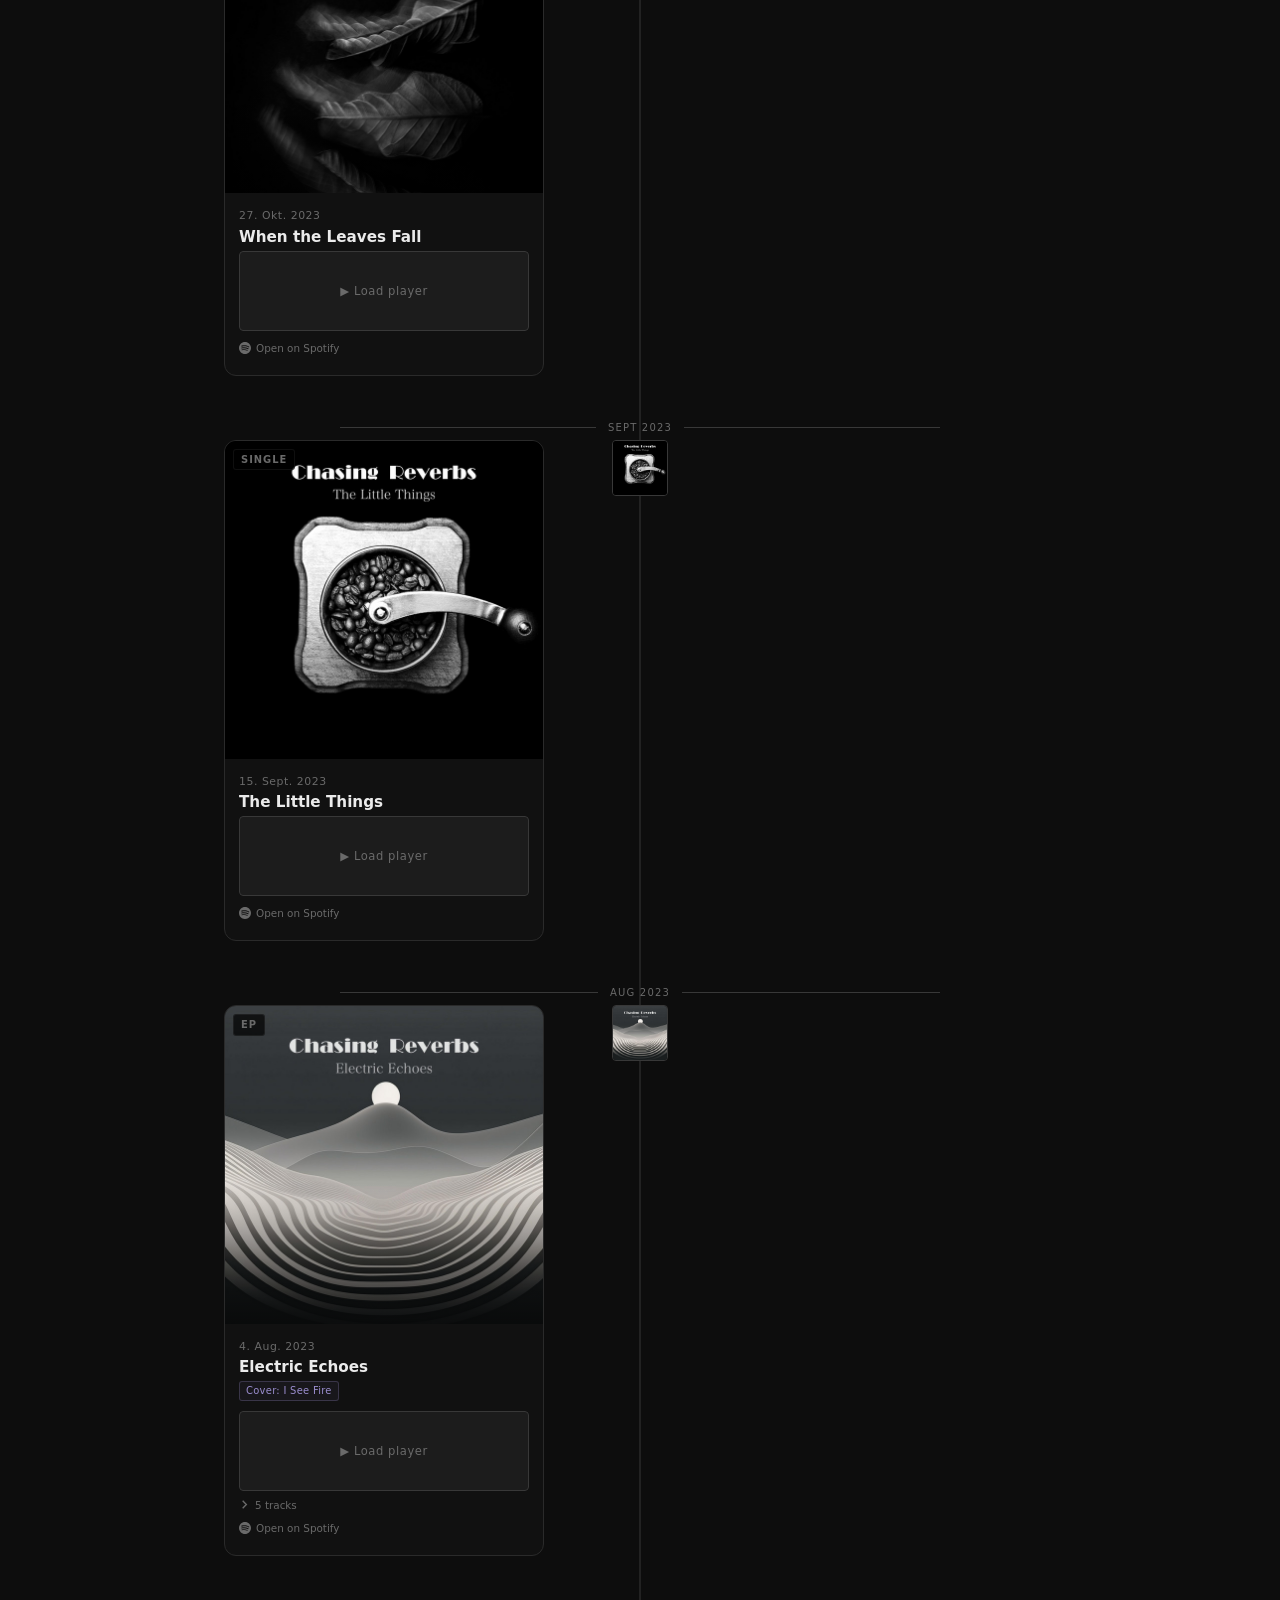
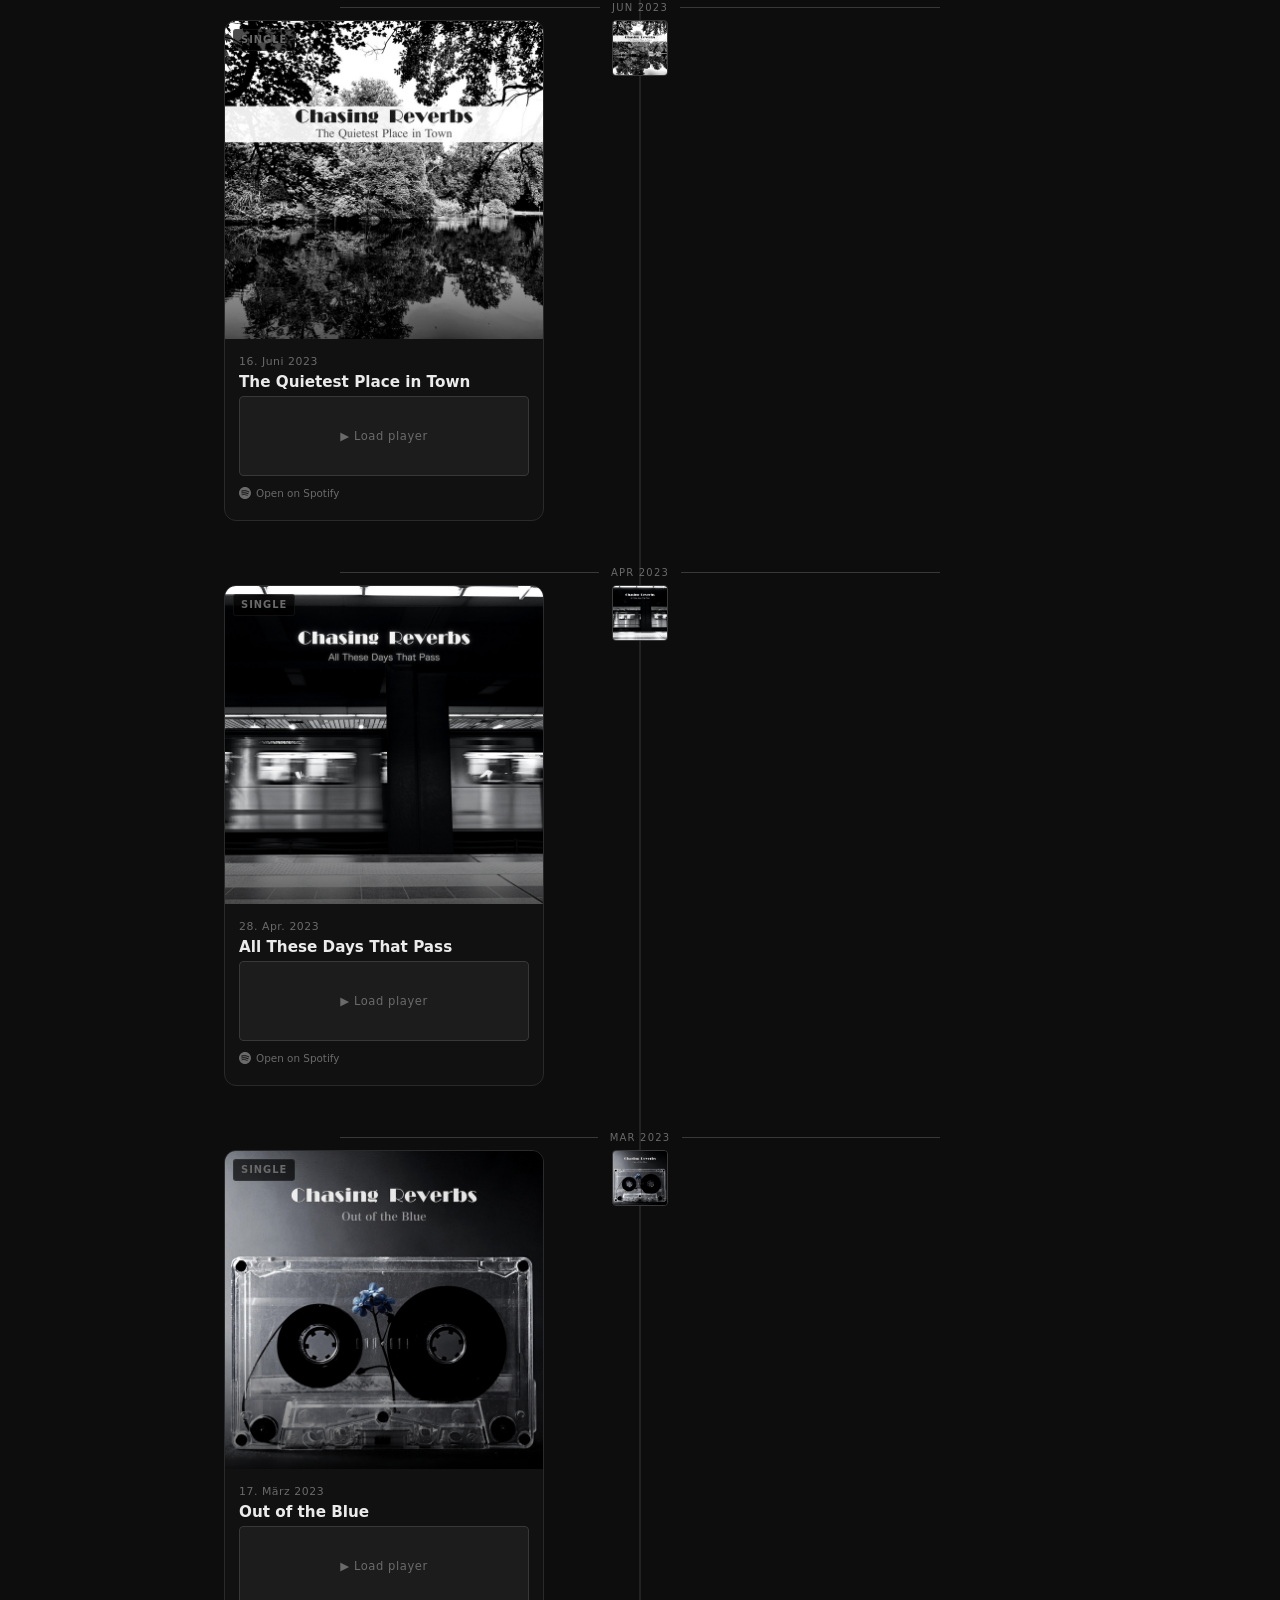
==== commit 6a483208: "Update stats bar for Shades of June (48 releases, 65 tracks, 5 years) Co-Authored-By: Claude Sonnet " ====
--- a/index.html
+++ b/index.html
@@ -29,7 +29,7 @@
   </header>
 
   <div class="stats-bar">
-    <span id="stats-line">47 Releases · 64 Tracks · 5 Years · Hover to explore</span>
+    <span id="stats-line">48 Releases · 65 Tracks · 5 Years · Hover to explore</span>
   </div>
 
   <main class="timeline" aria-label="Release Timeline">
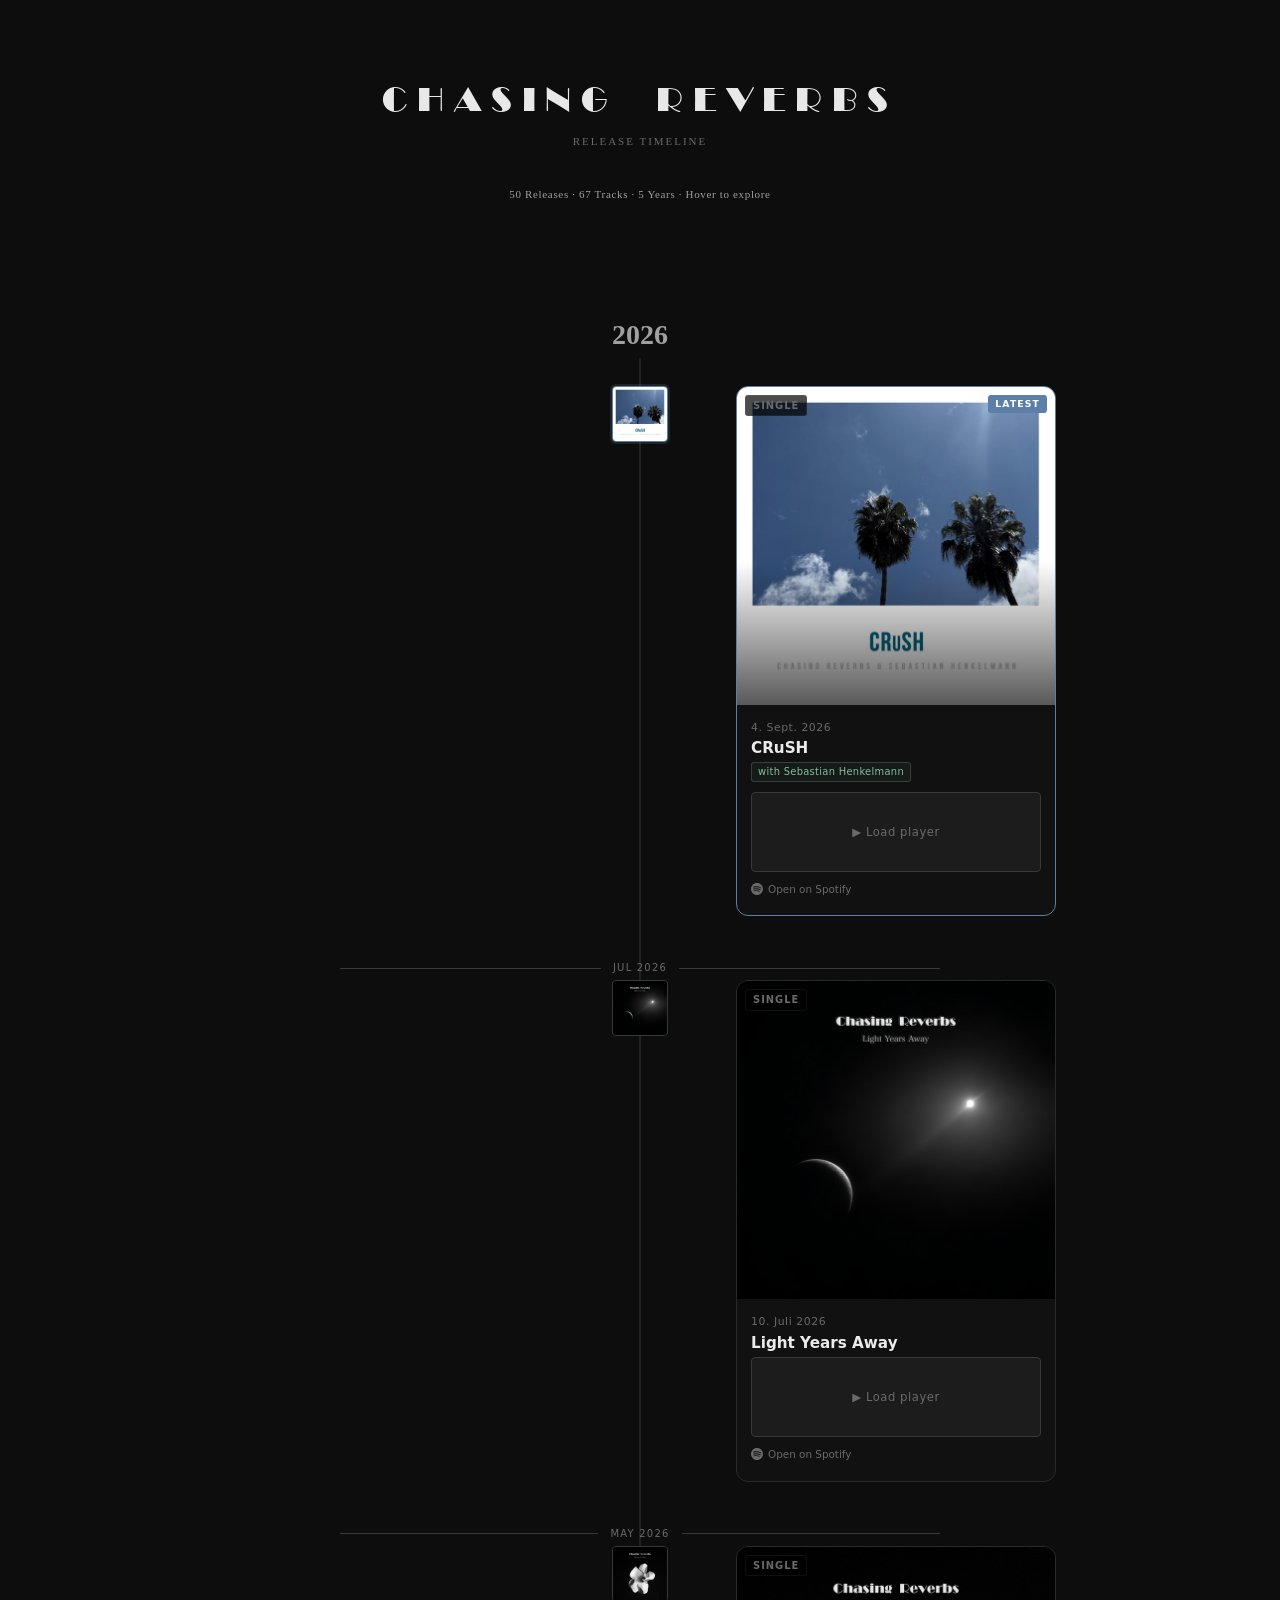
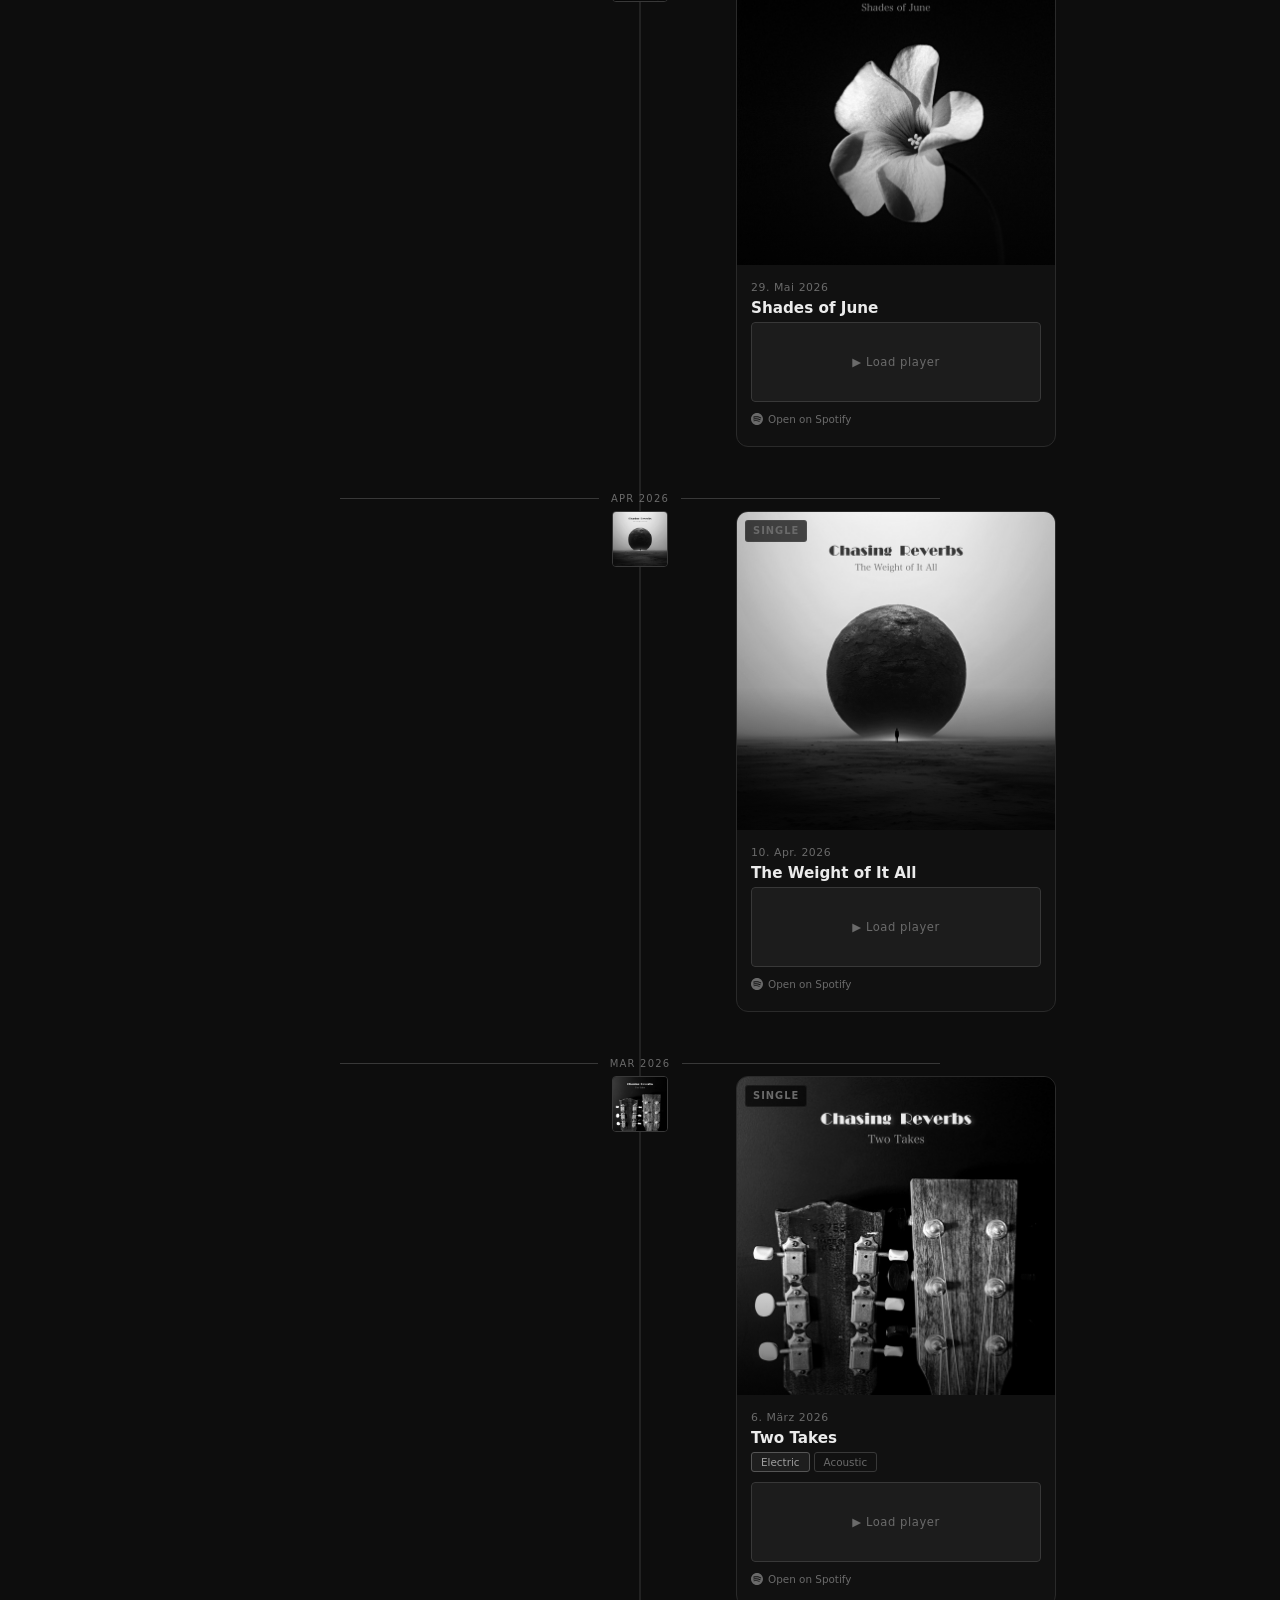
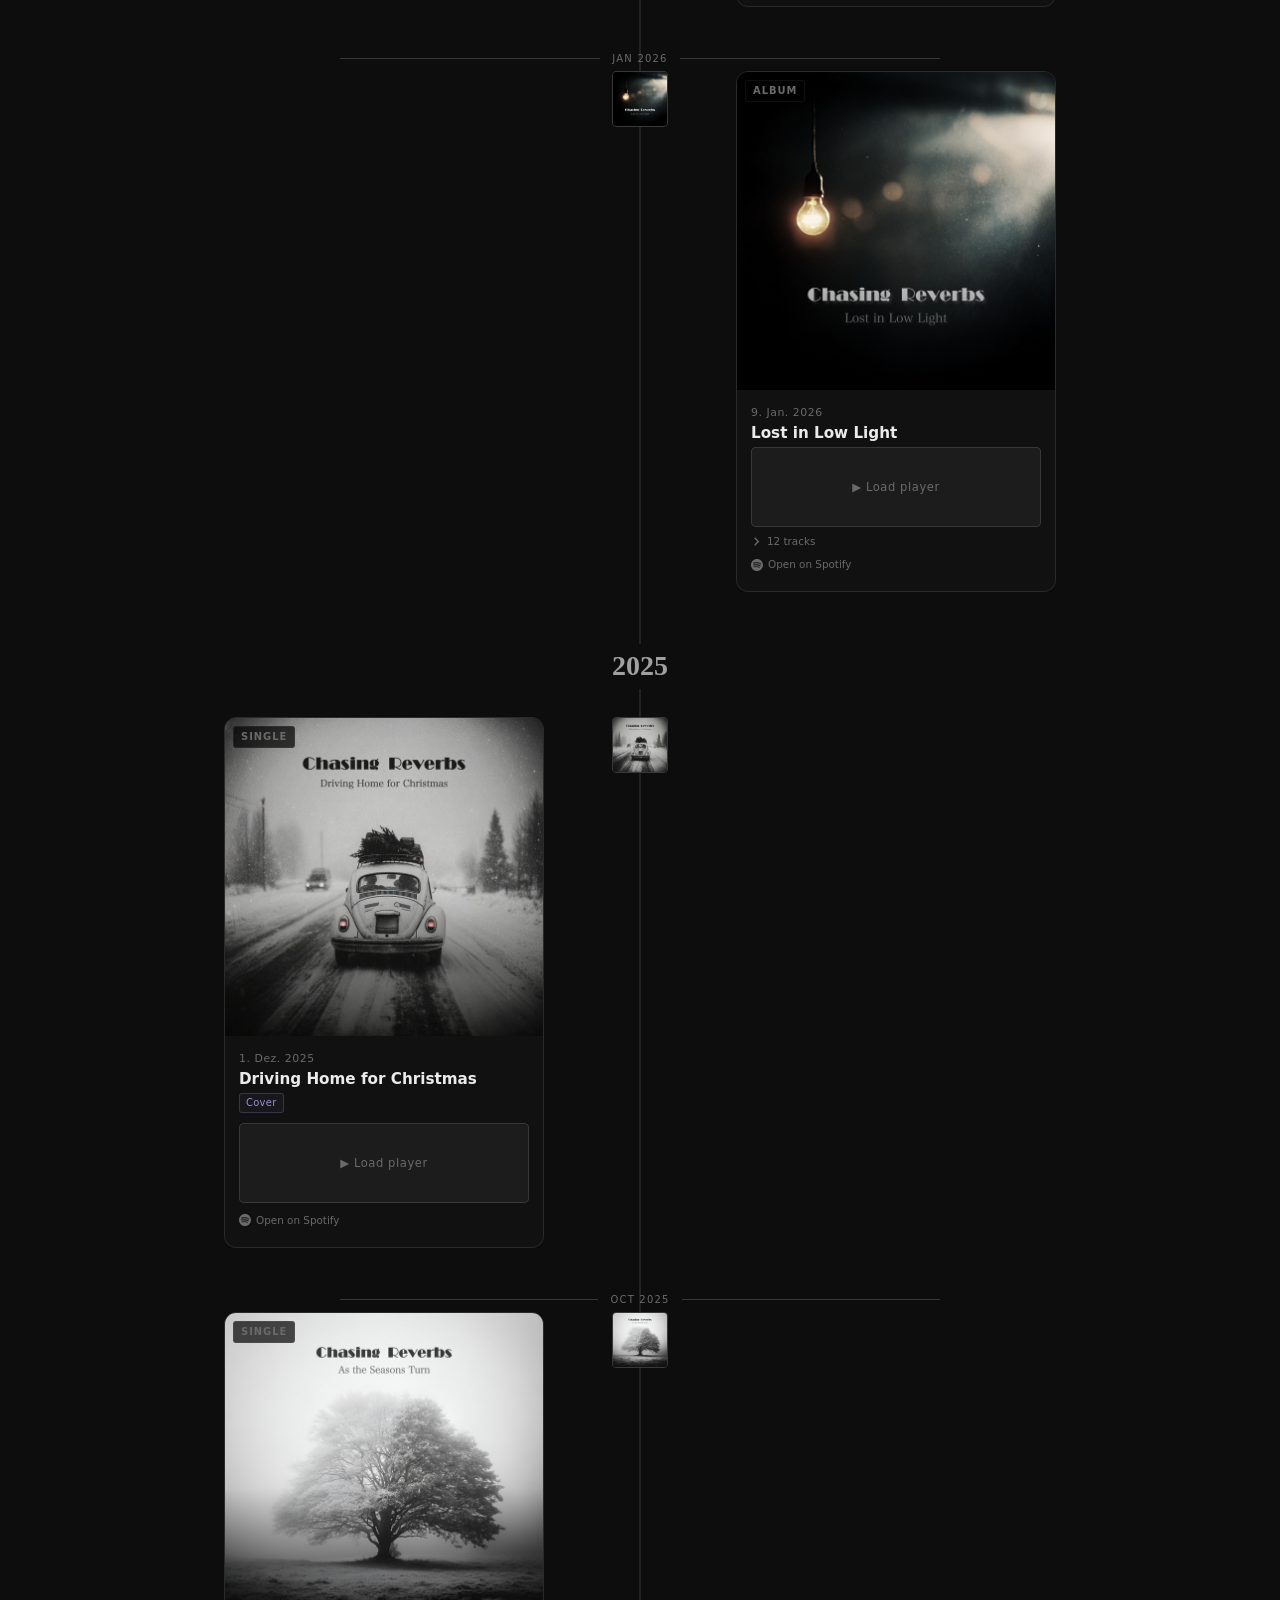
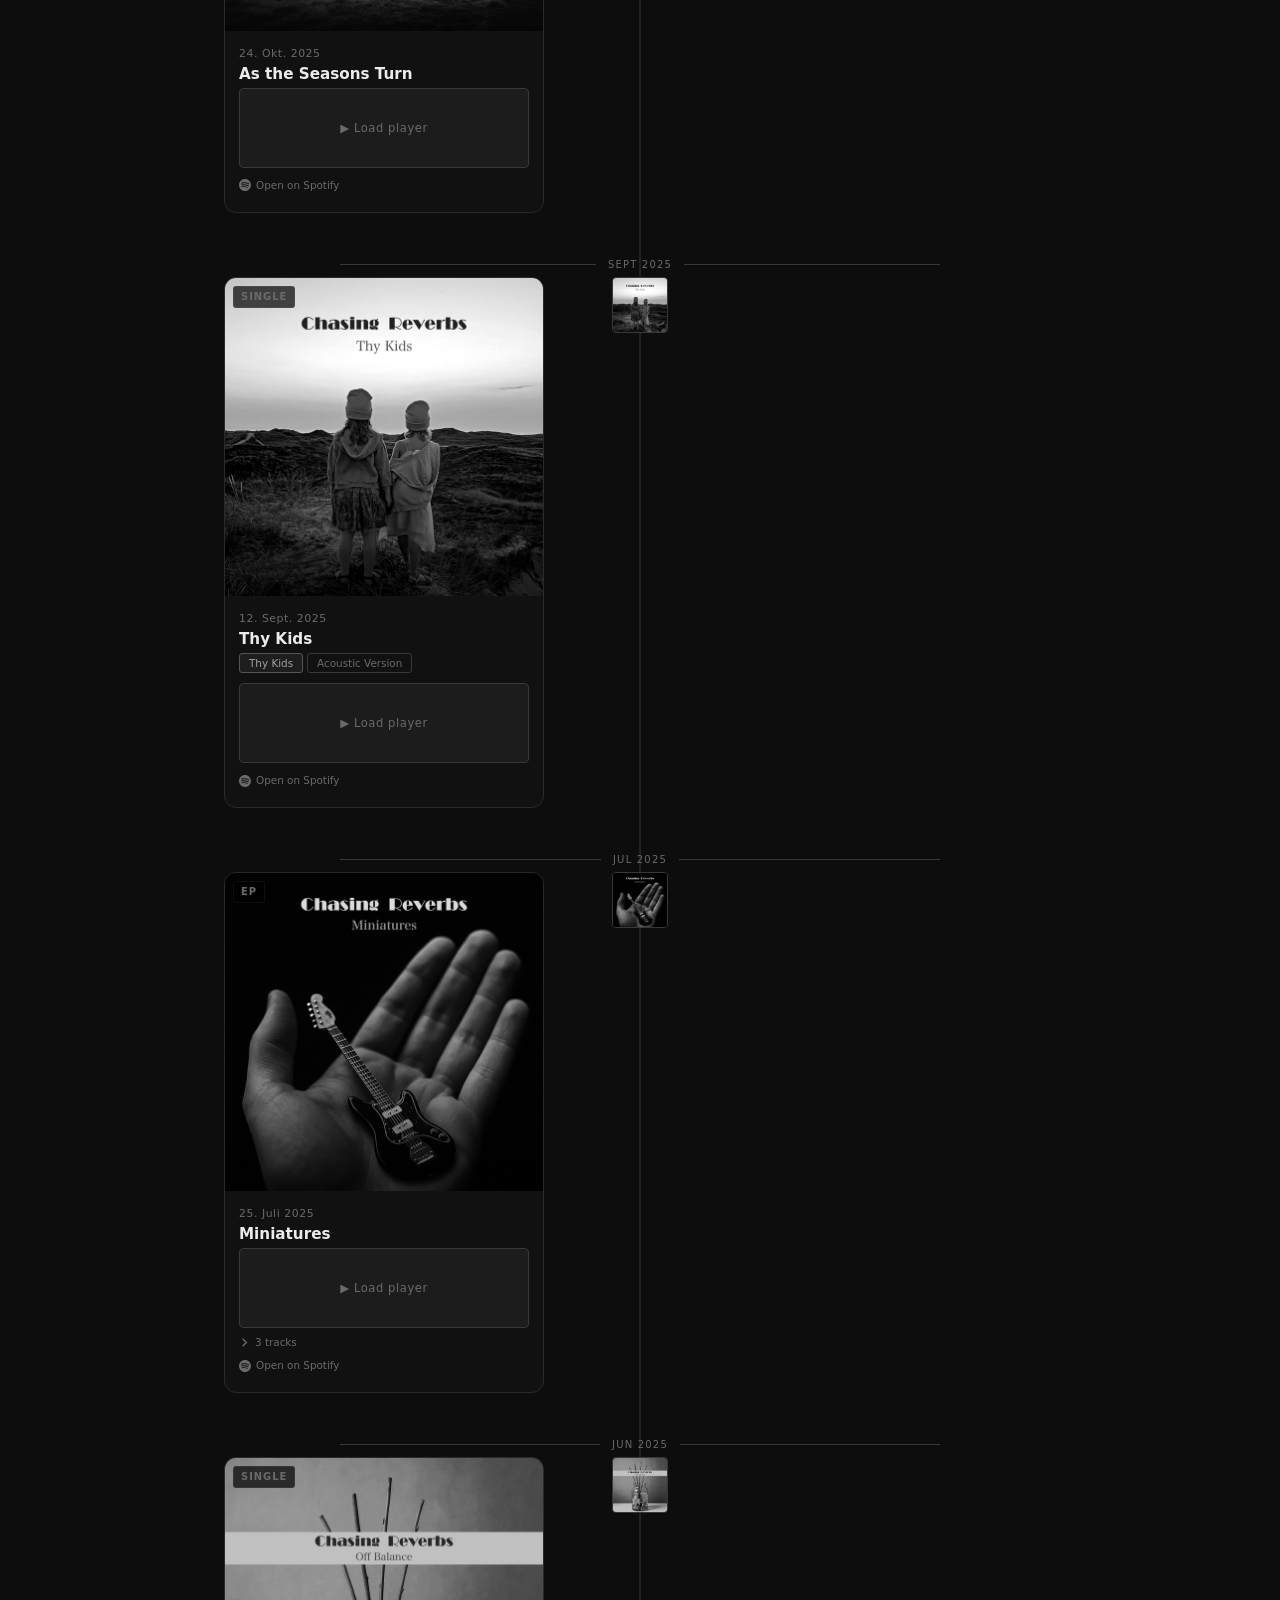
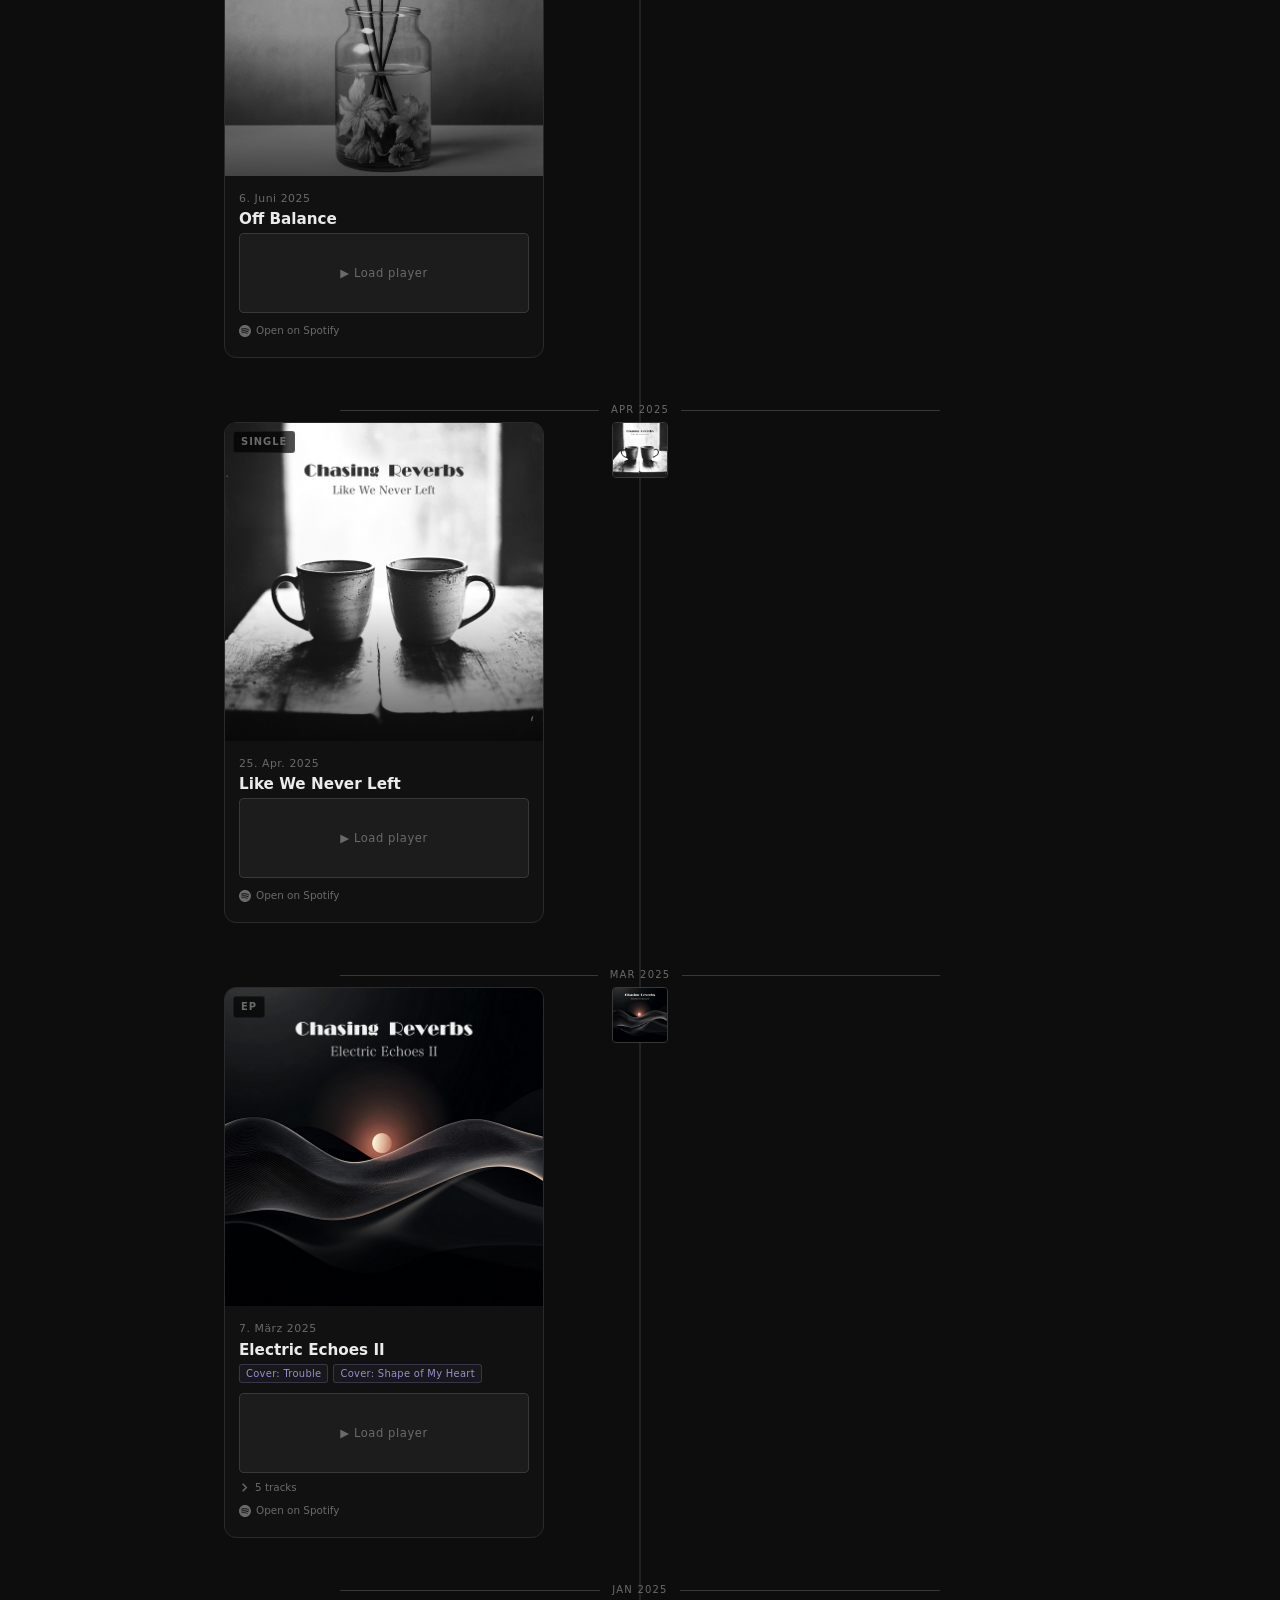
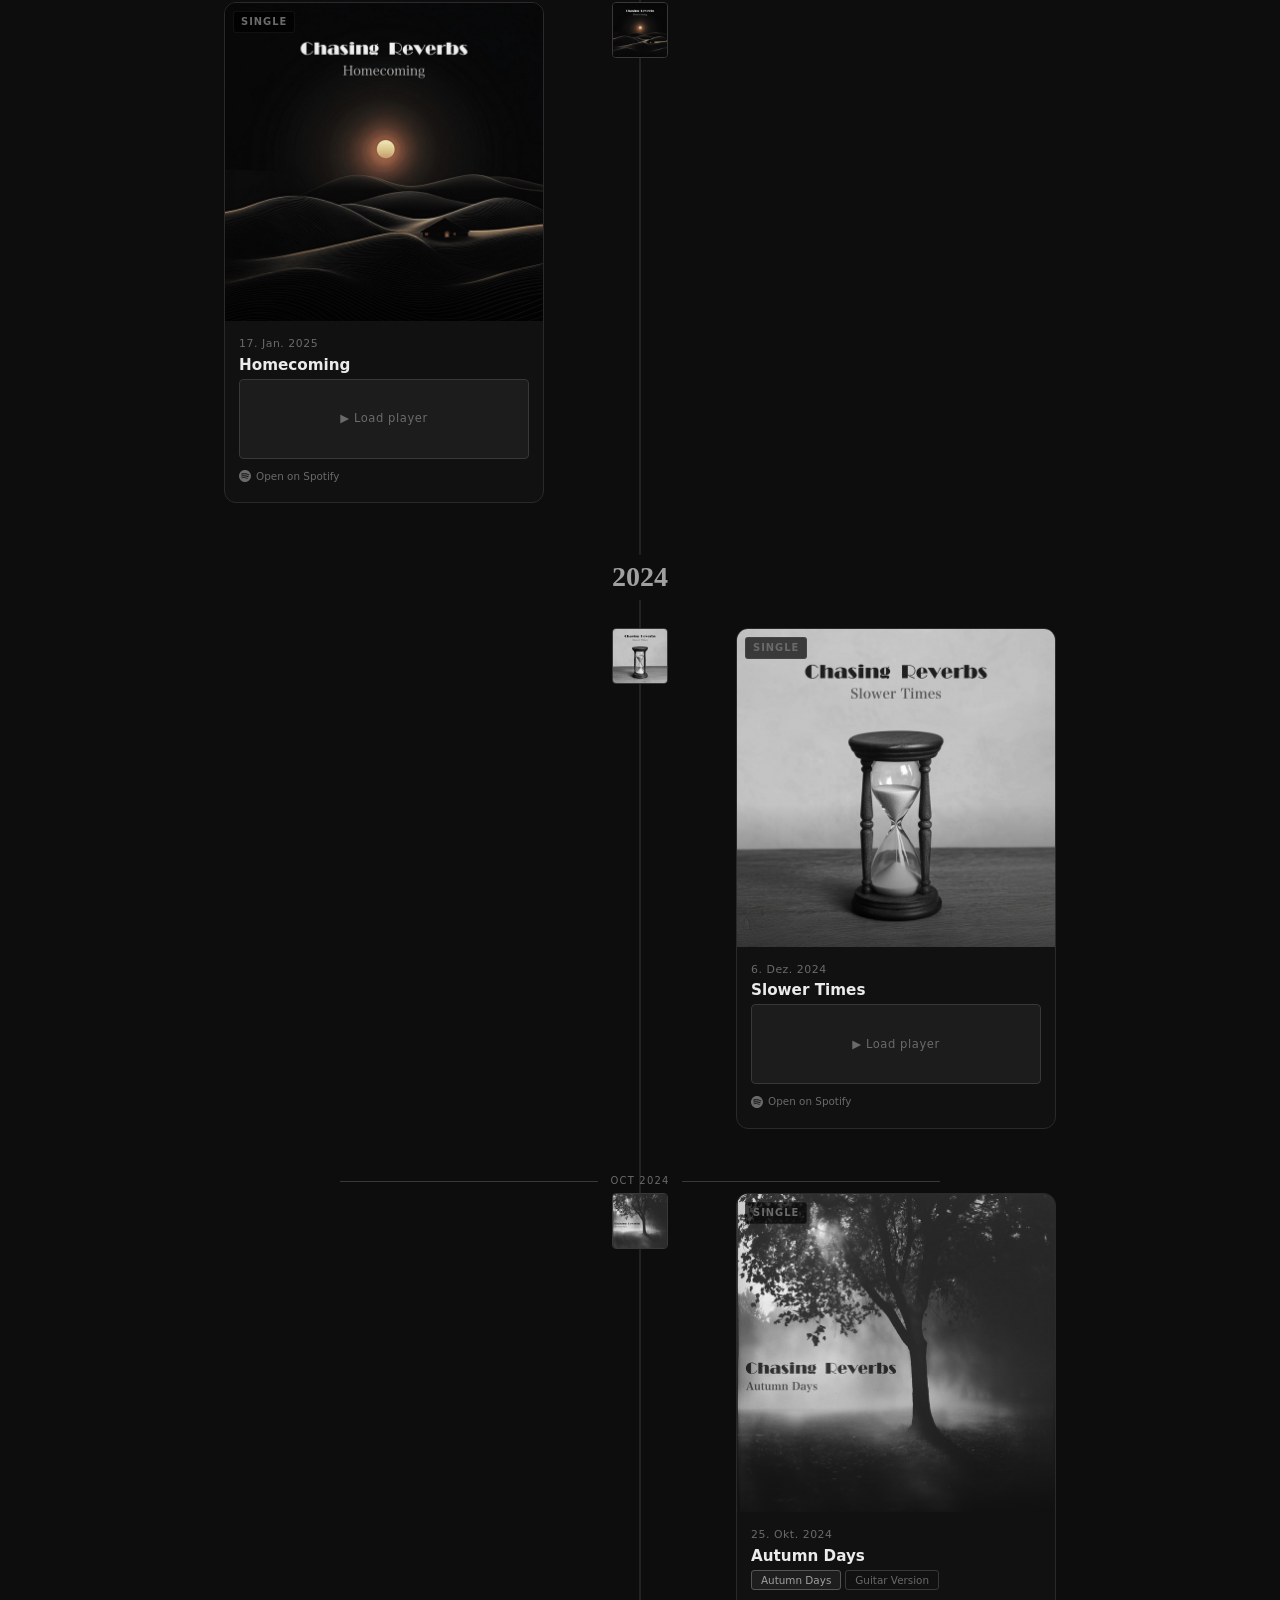
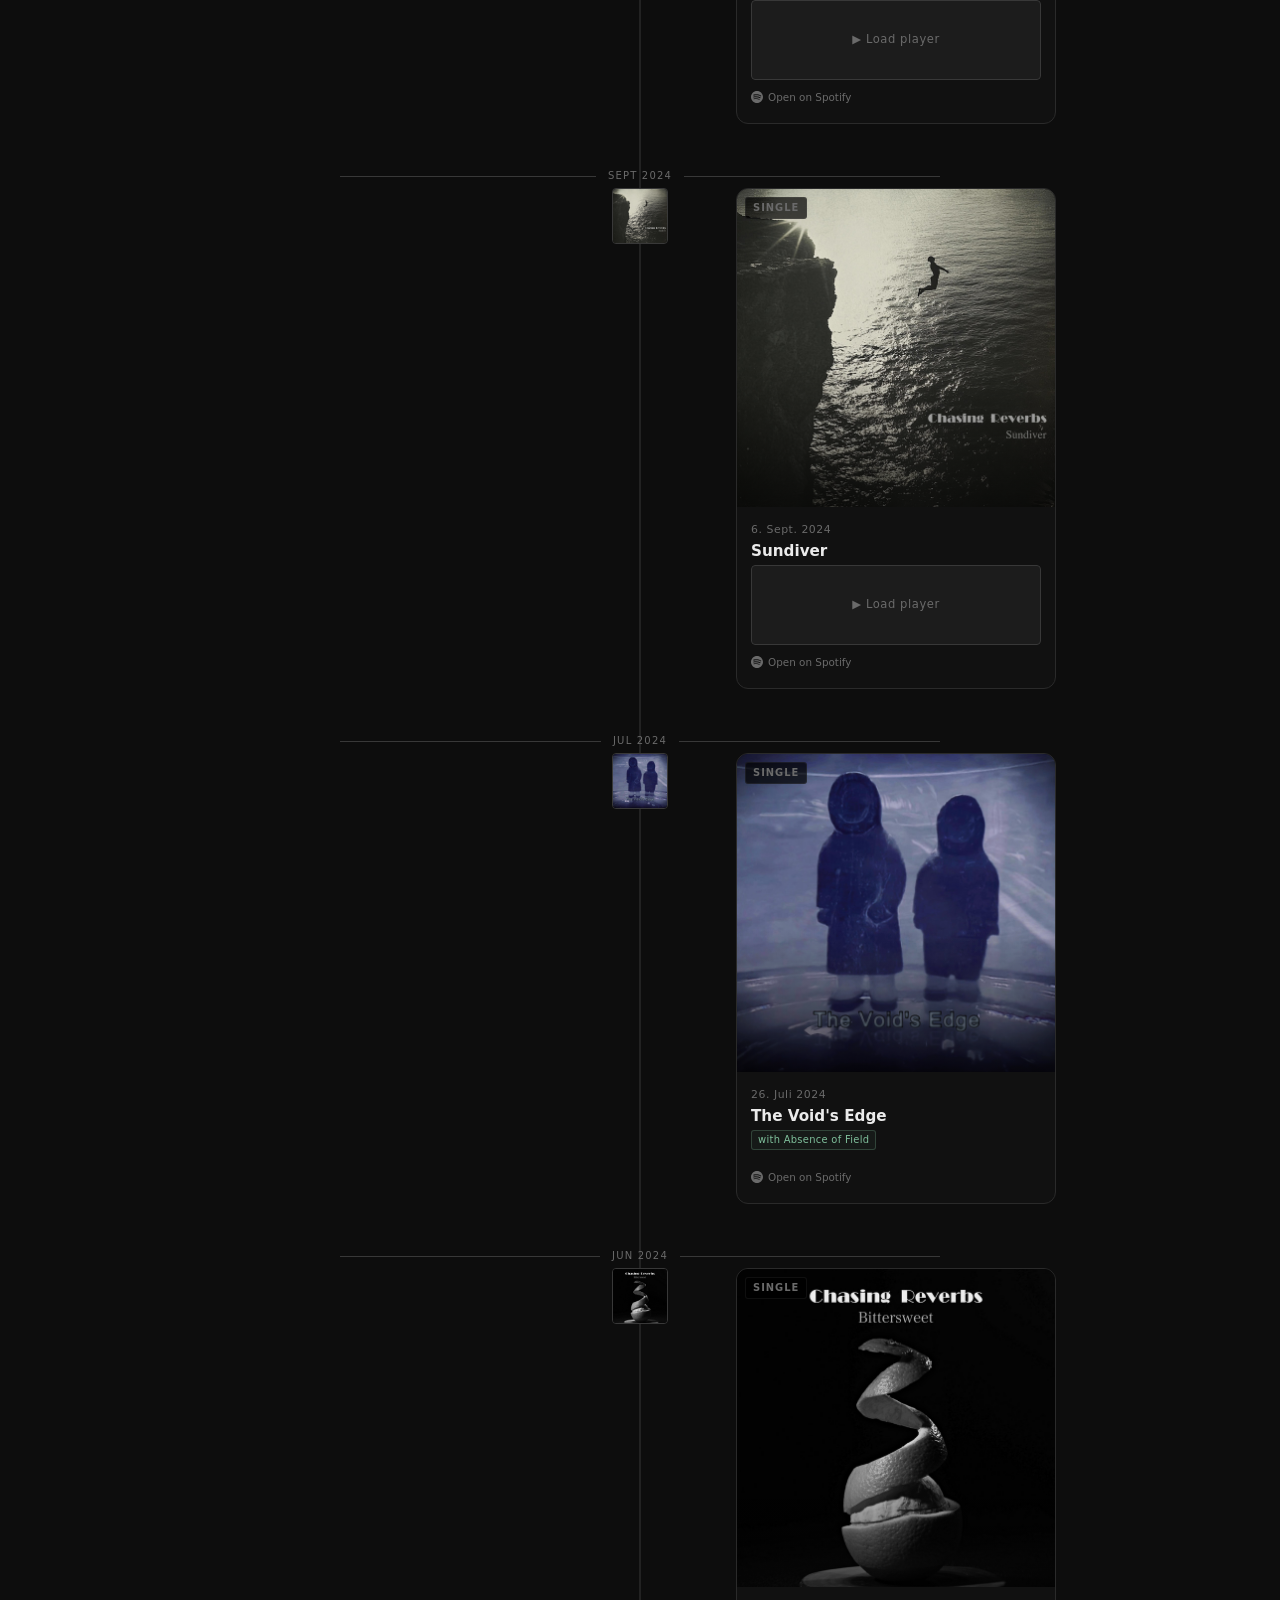
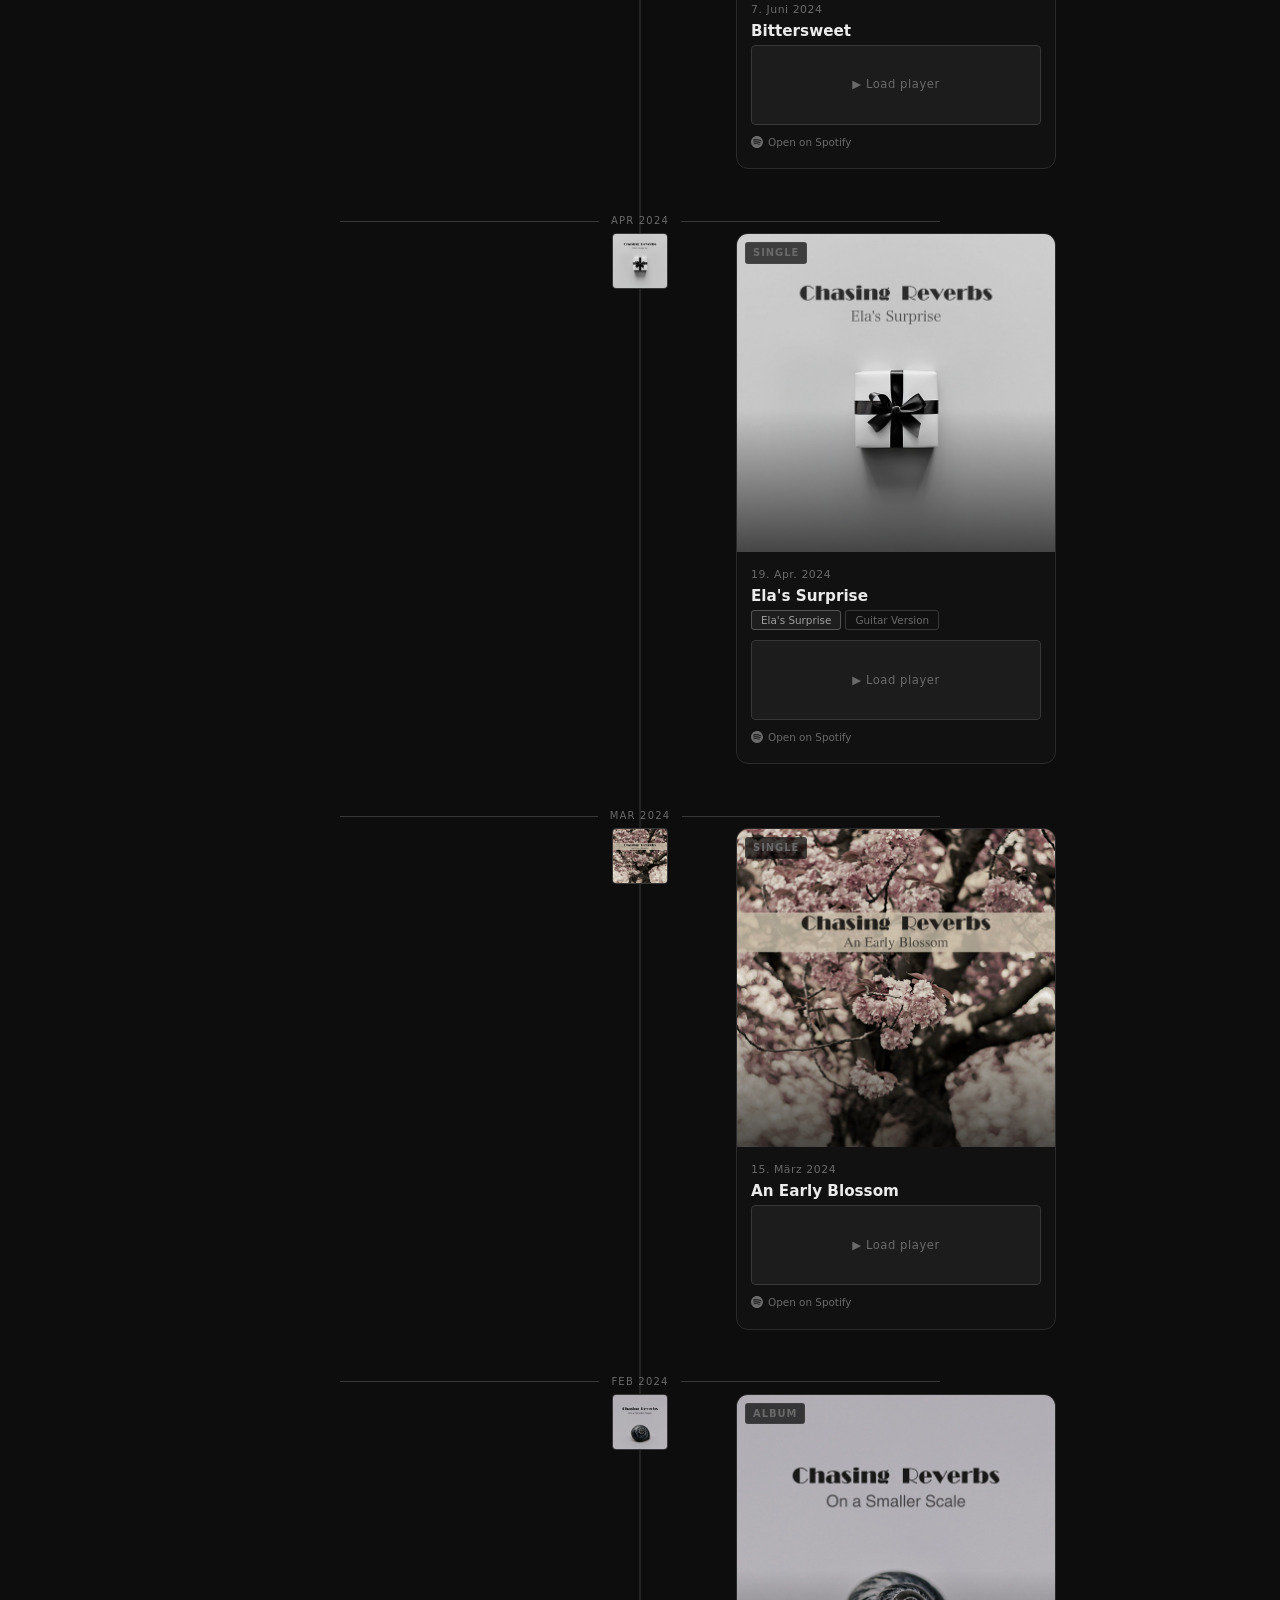
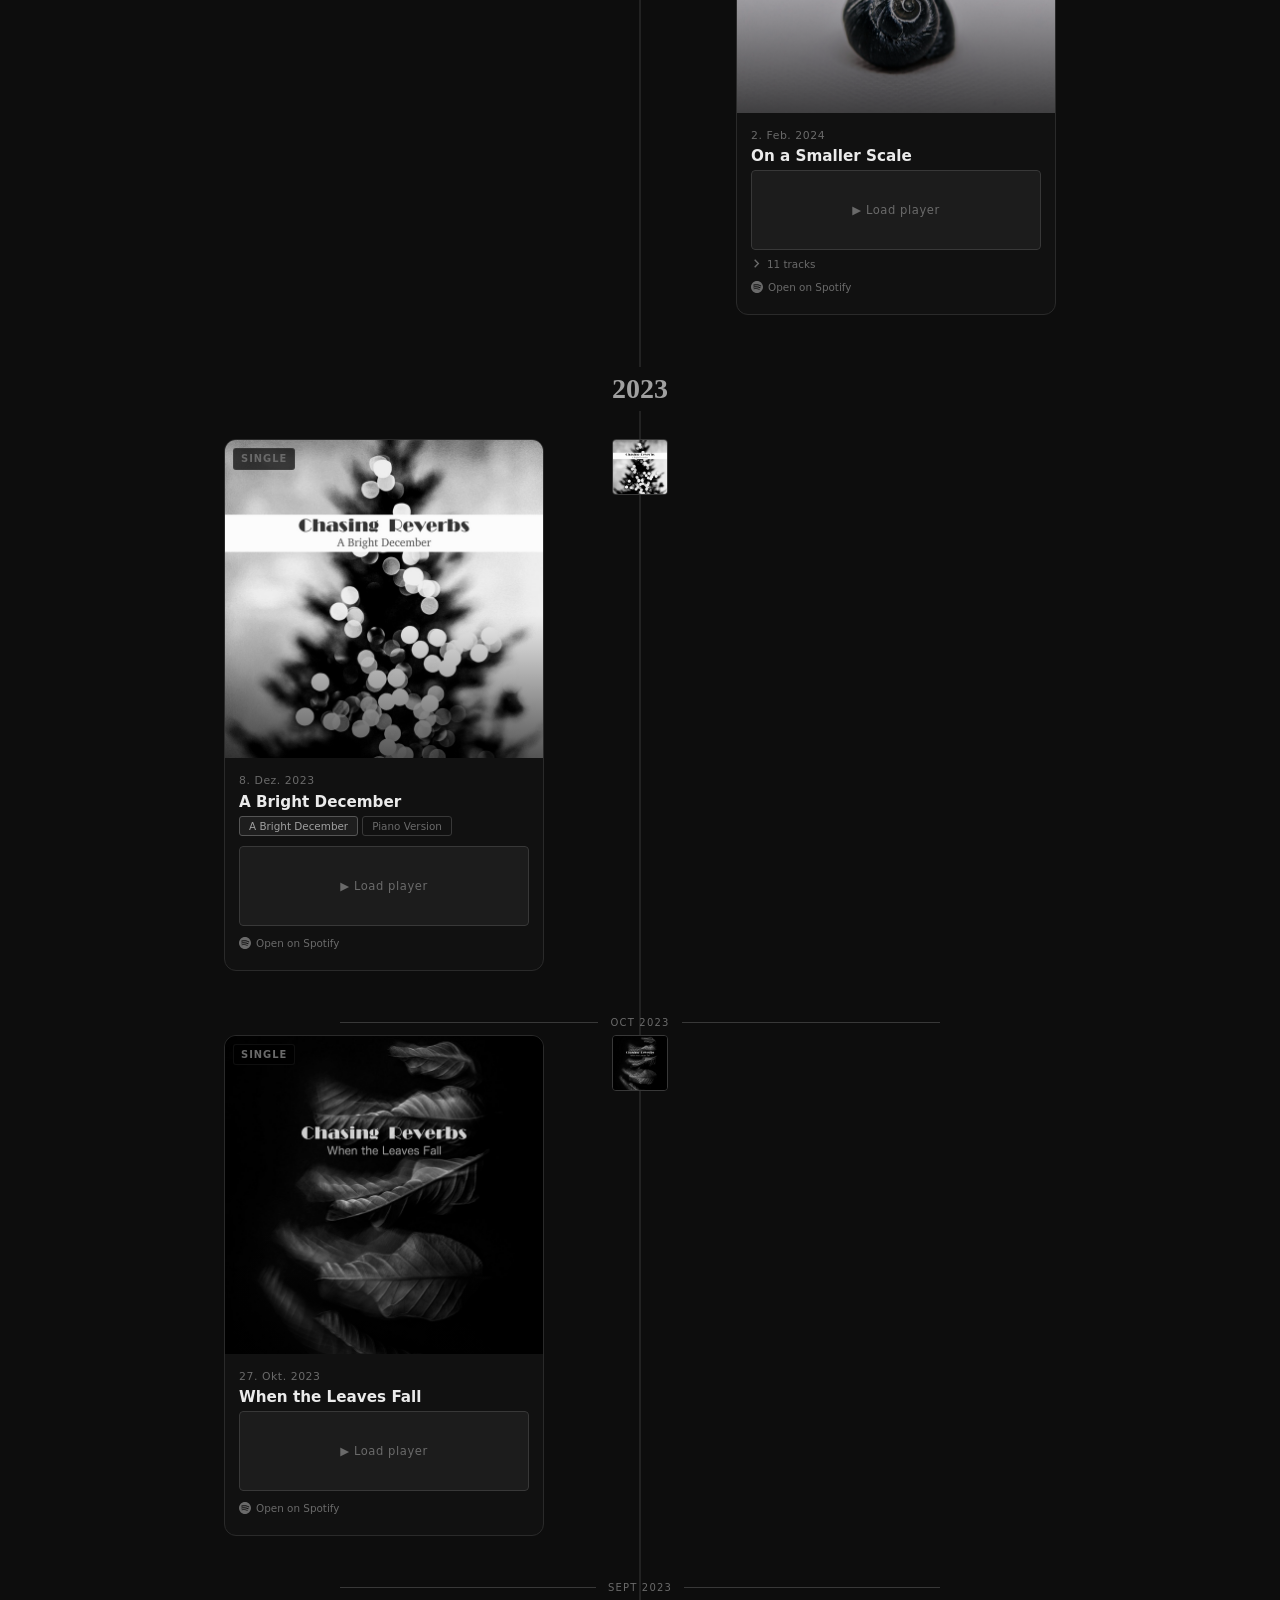
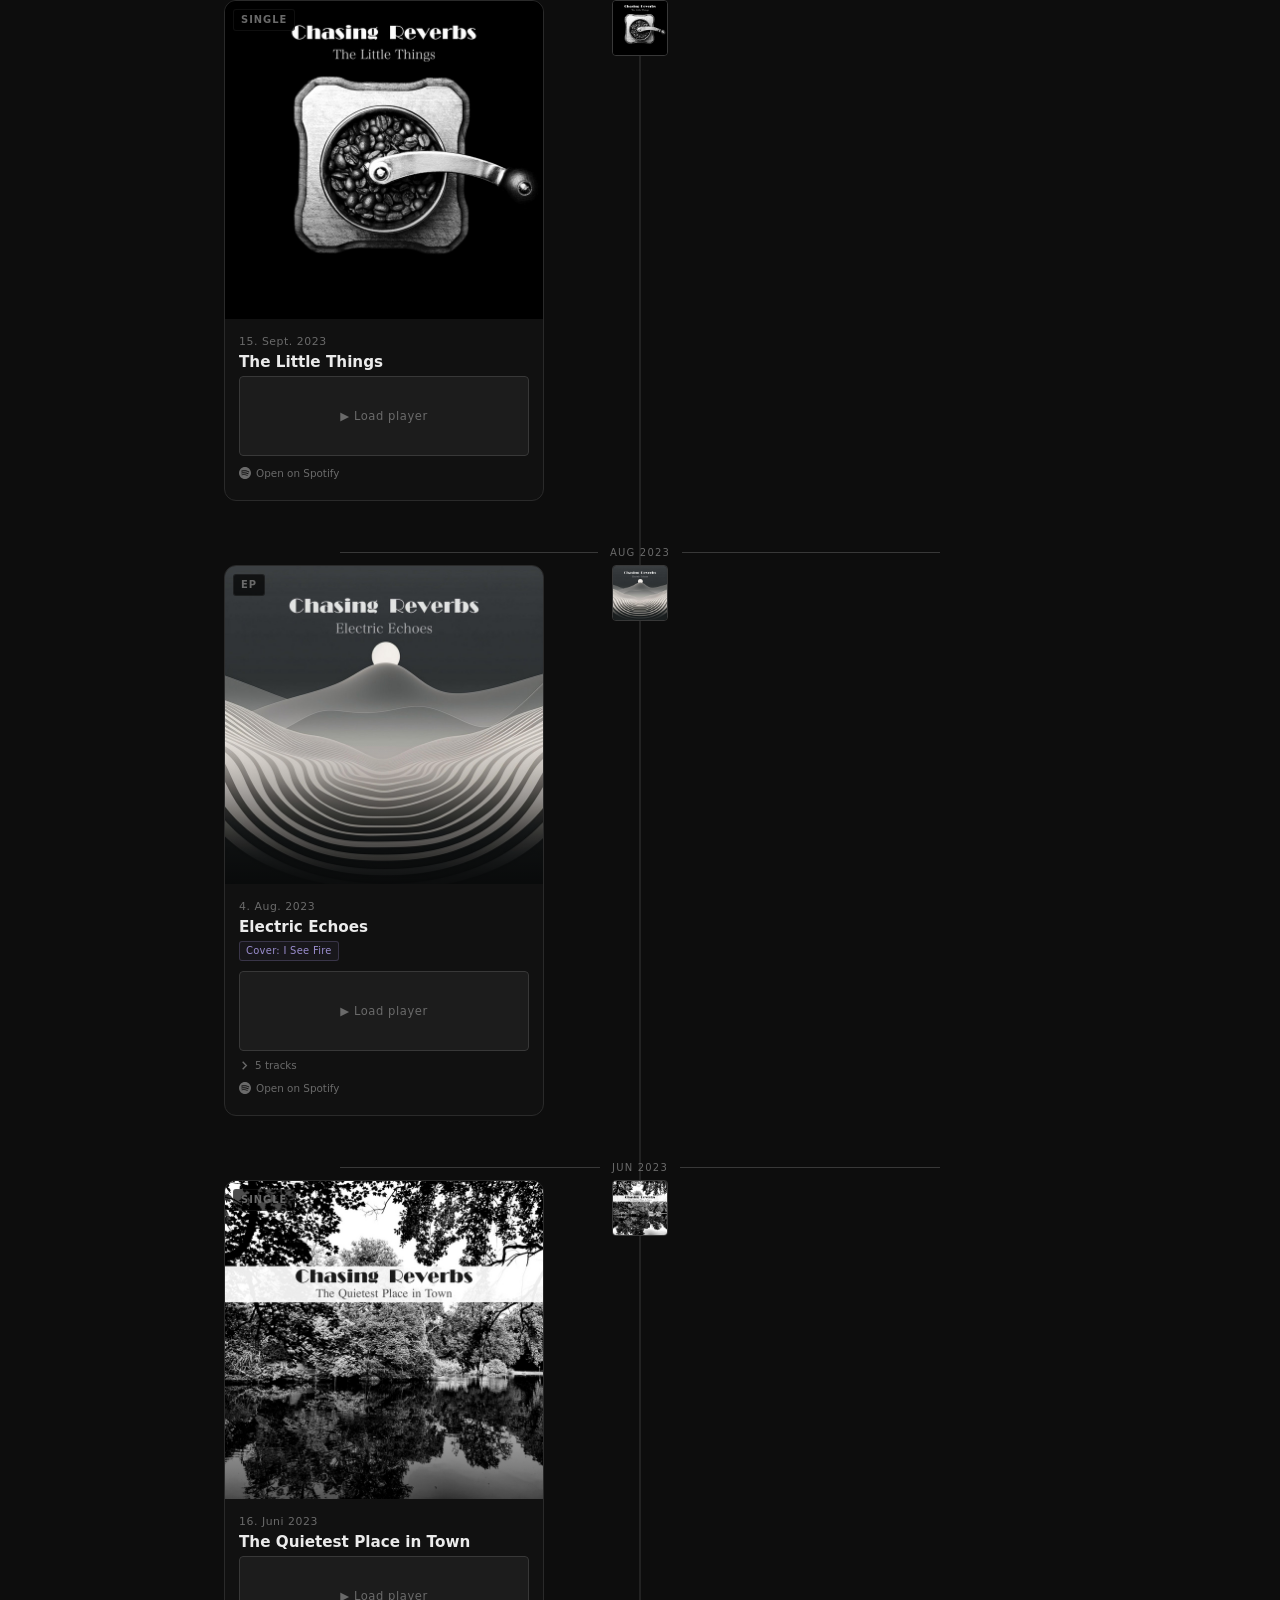
==== commit 5de28cc0: "Add CRuSH (2026-09-04, with Sebastian Henkelmann) - SVR single, collab tag, marked as latest (Light " ====
--- a/index.html
+++ b/index.html
@@ -29,7 +29,7 @@
   </header>
 
   <div class="stats-bar">
-    <span id="stats-line">48 Releases · 65 Tracks · 5 Years · Hover to explore</span>
+    <span id="stats-line">50 Releases · 67 Tracks · 5 Years · Hover to explore</span>
   </div>
 
   <main class="timeline" aria-label="Release Timeline">
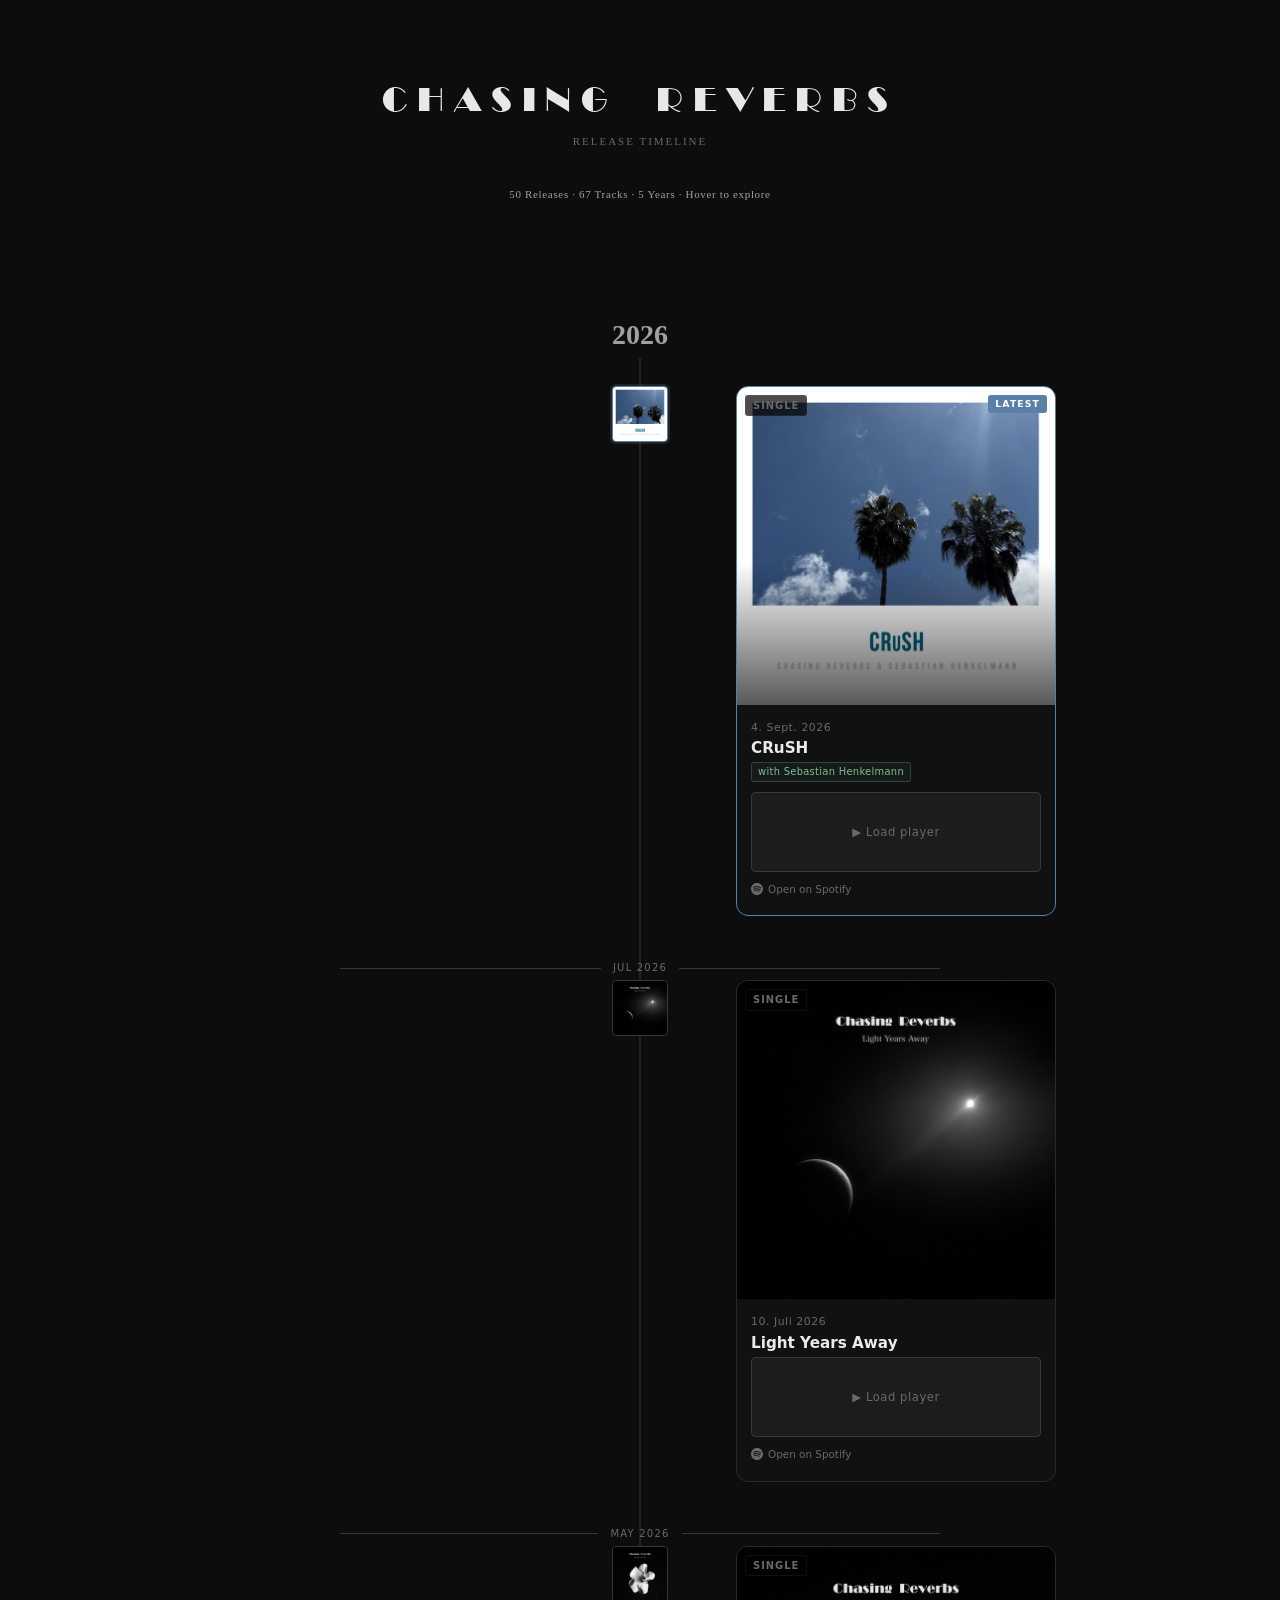
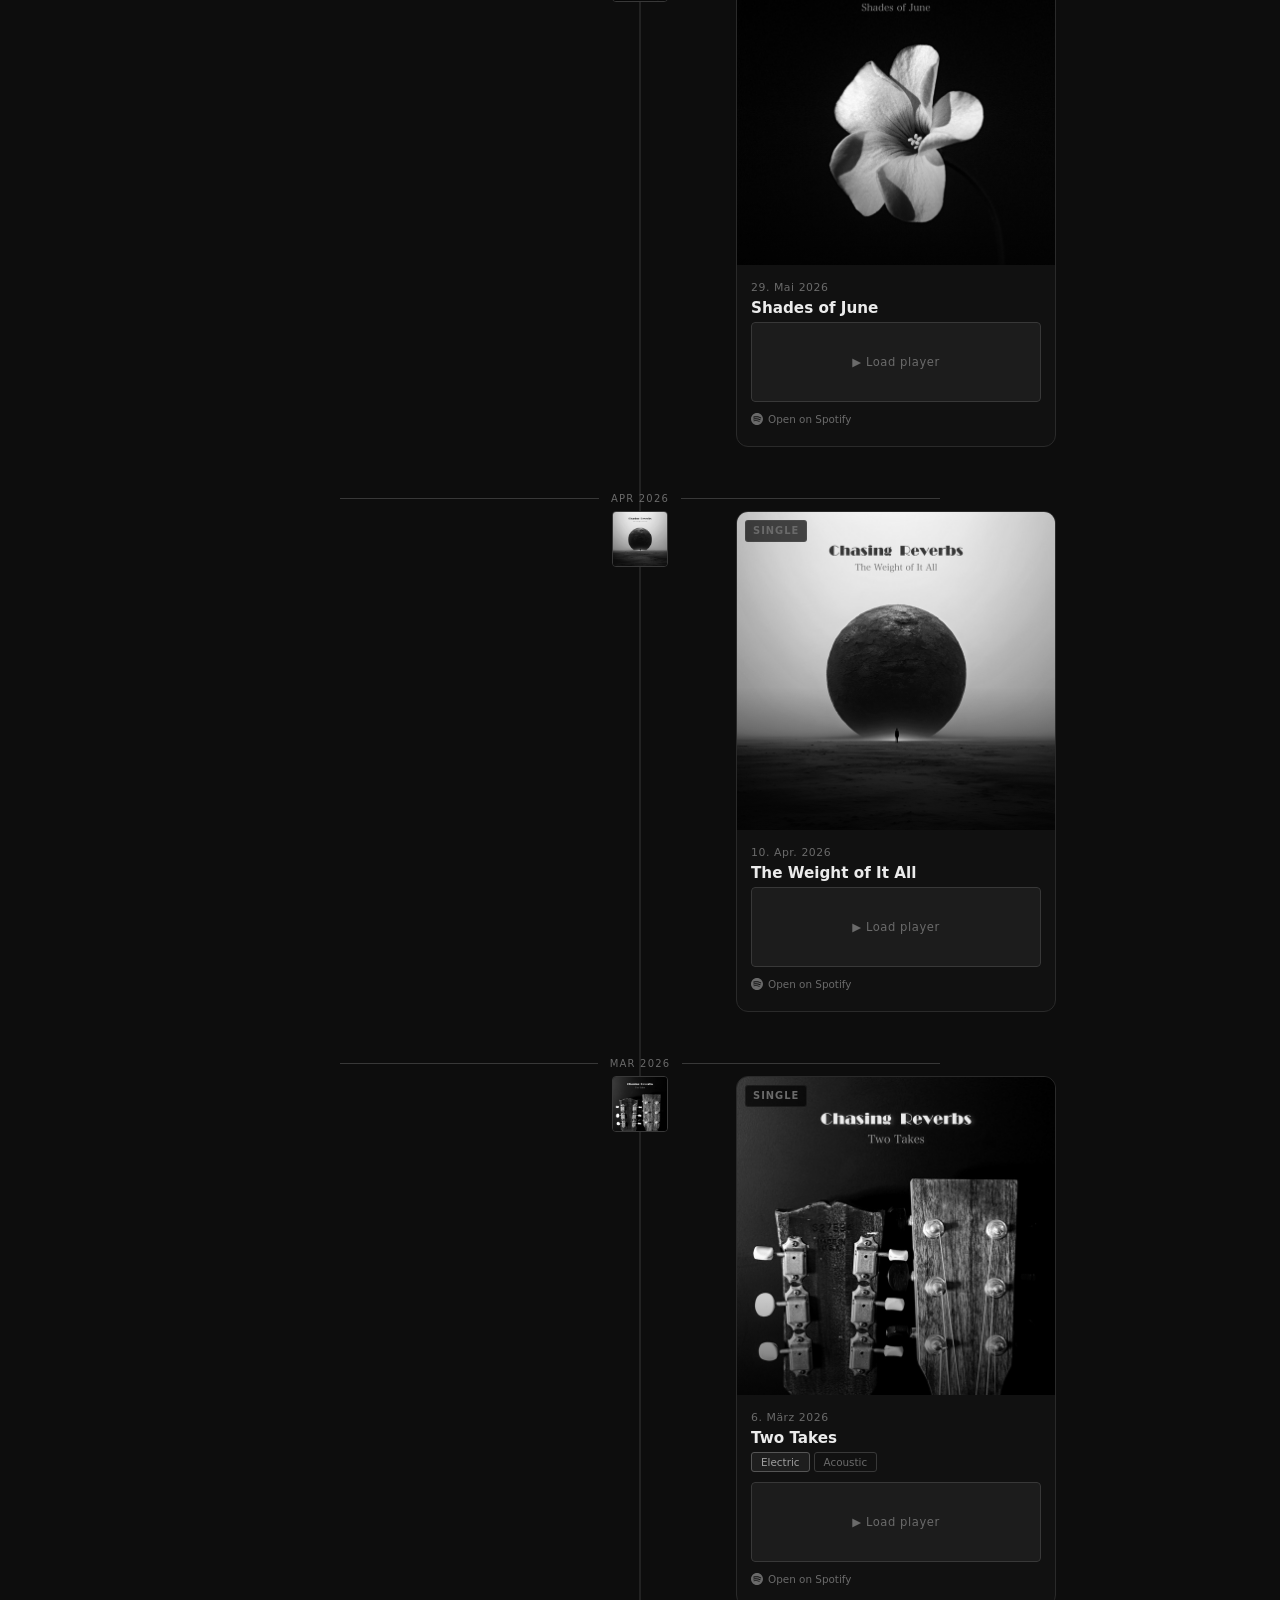
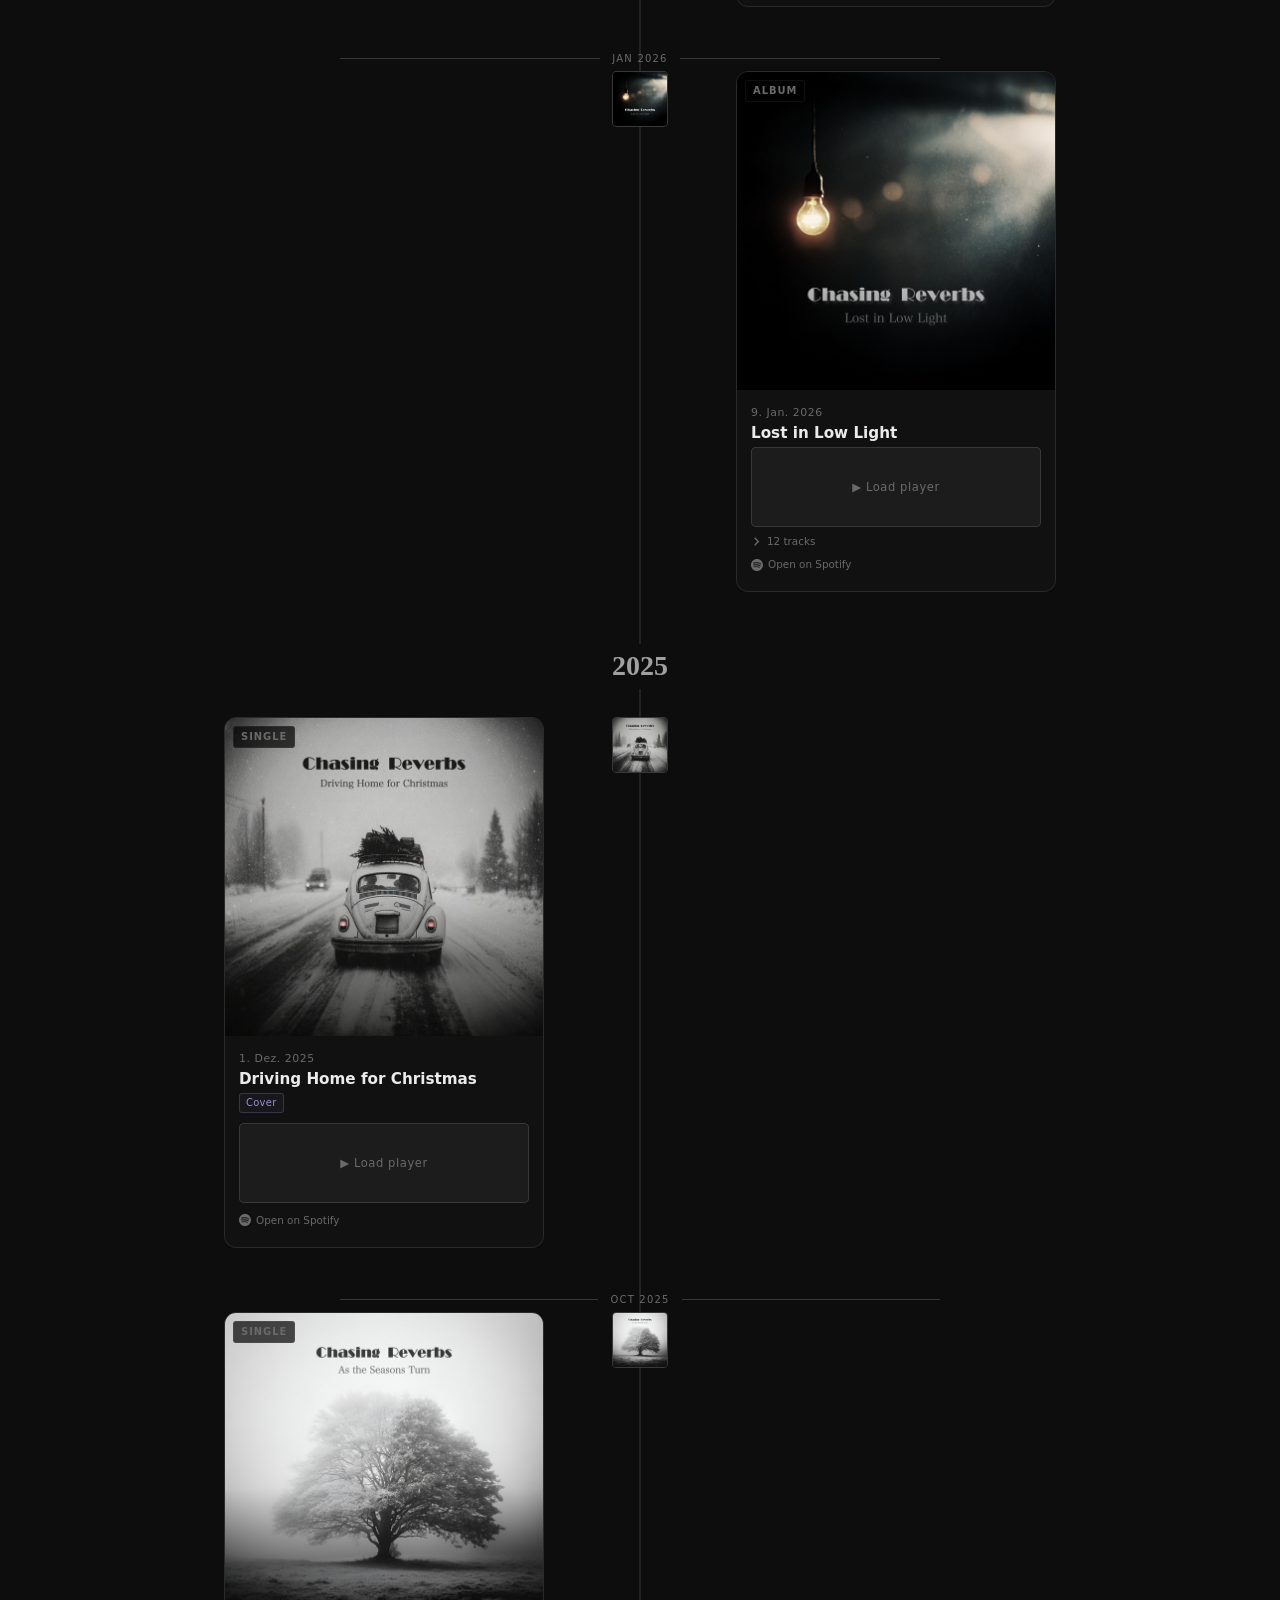
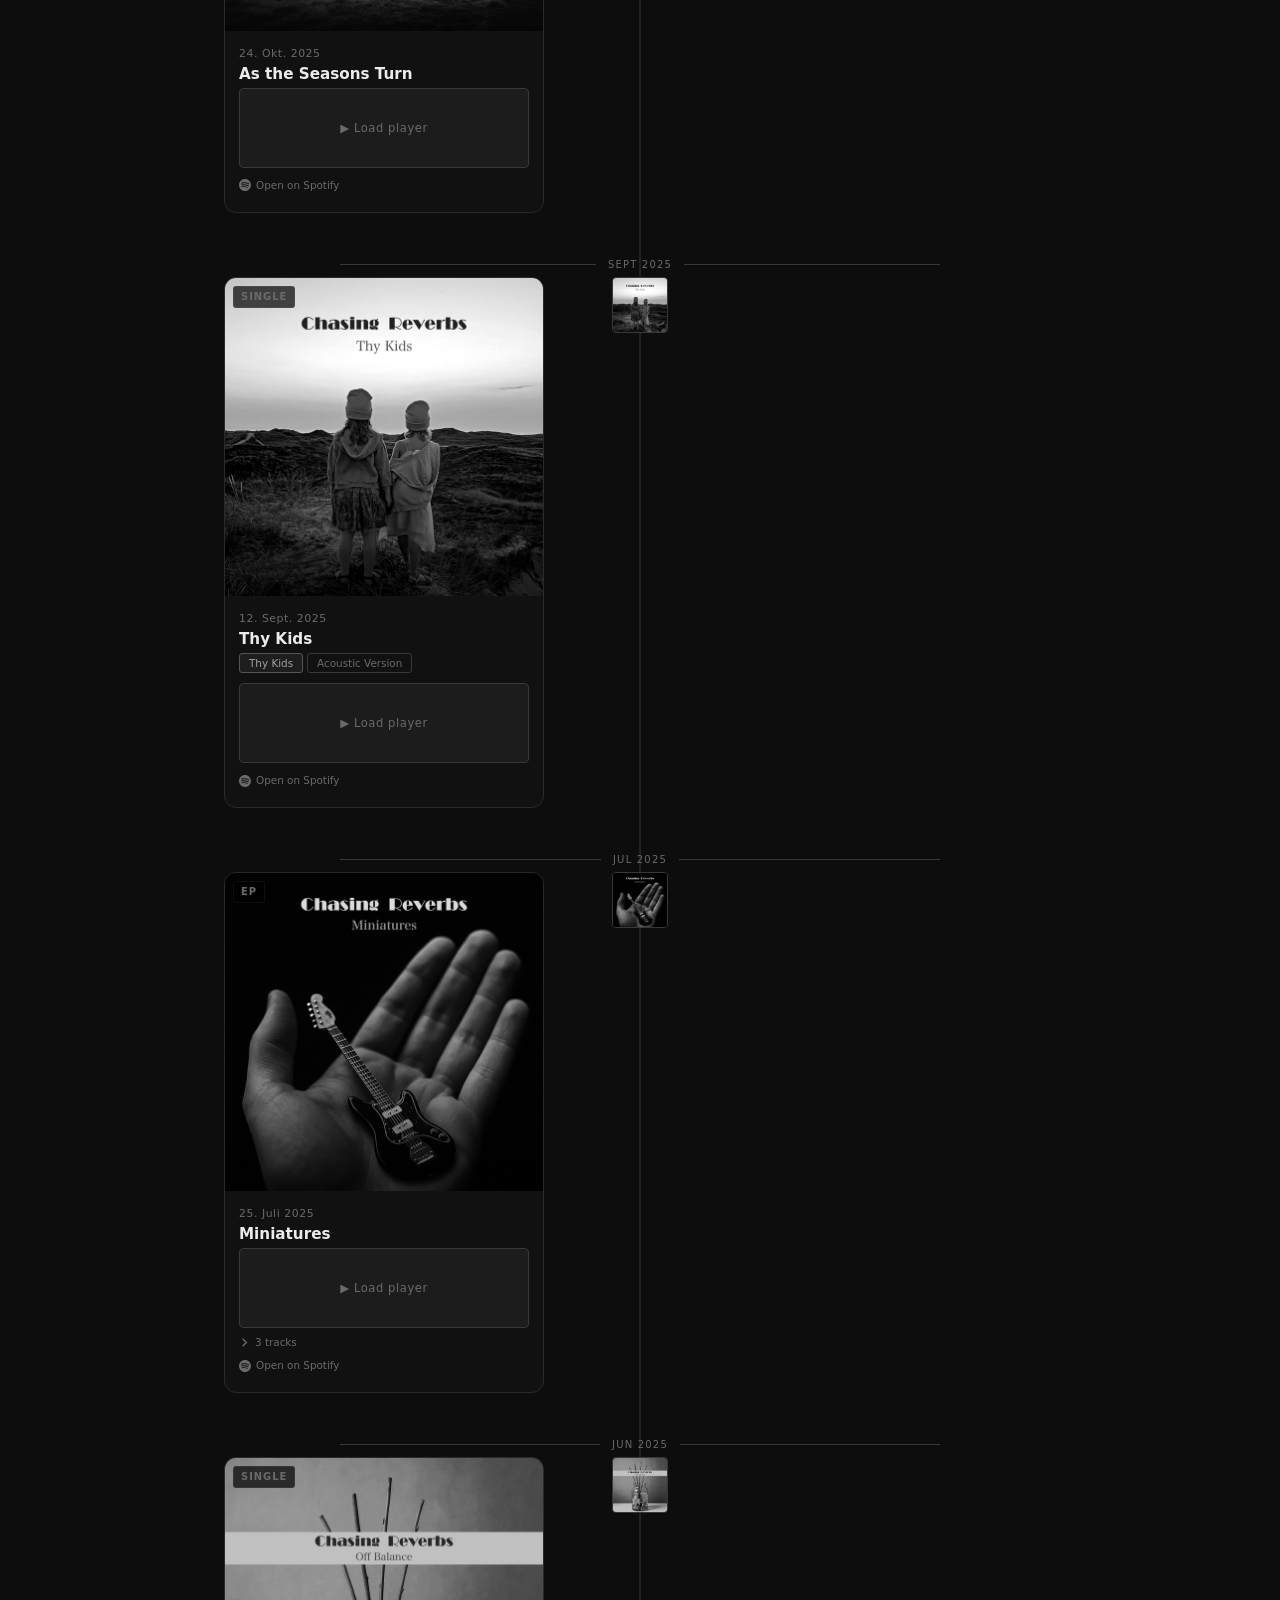
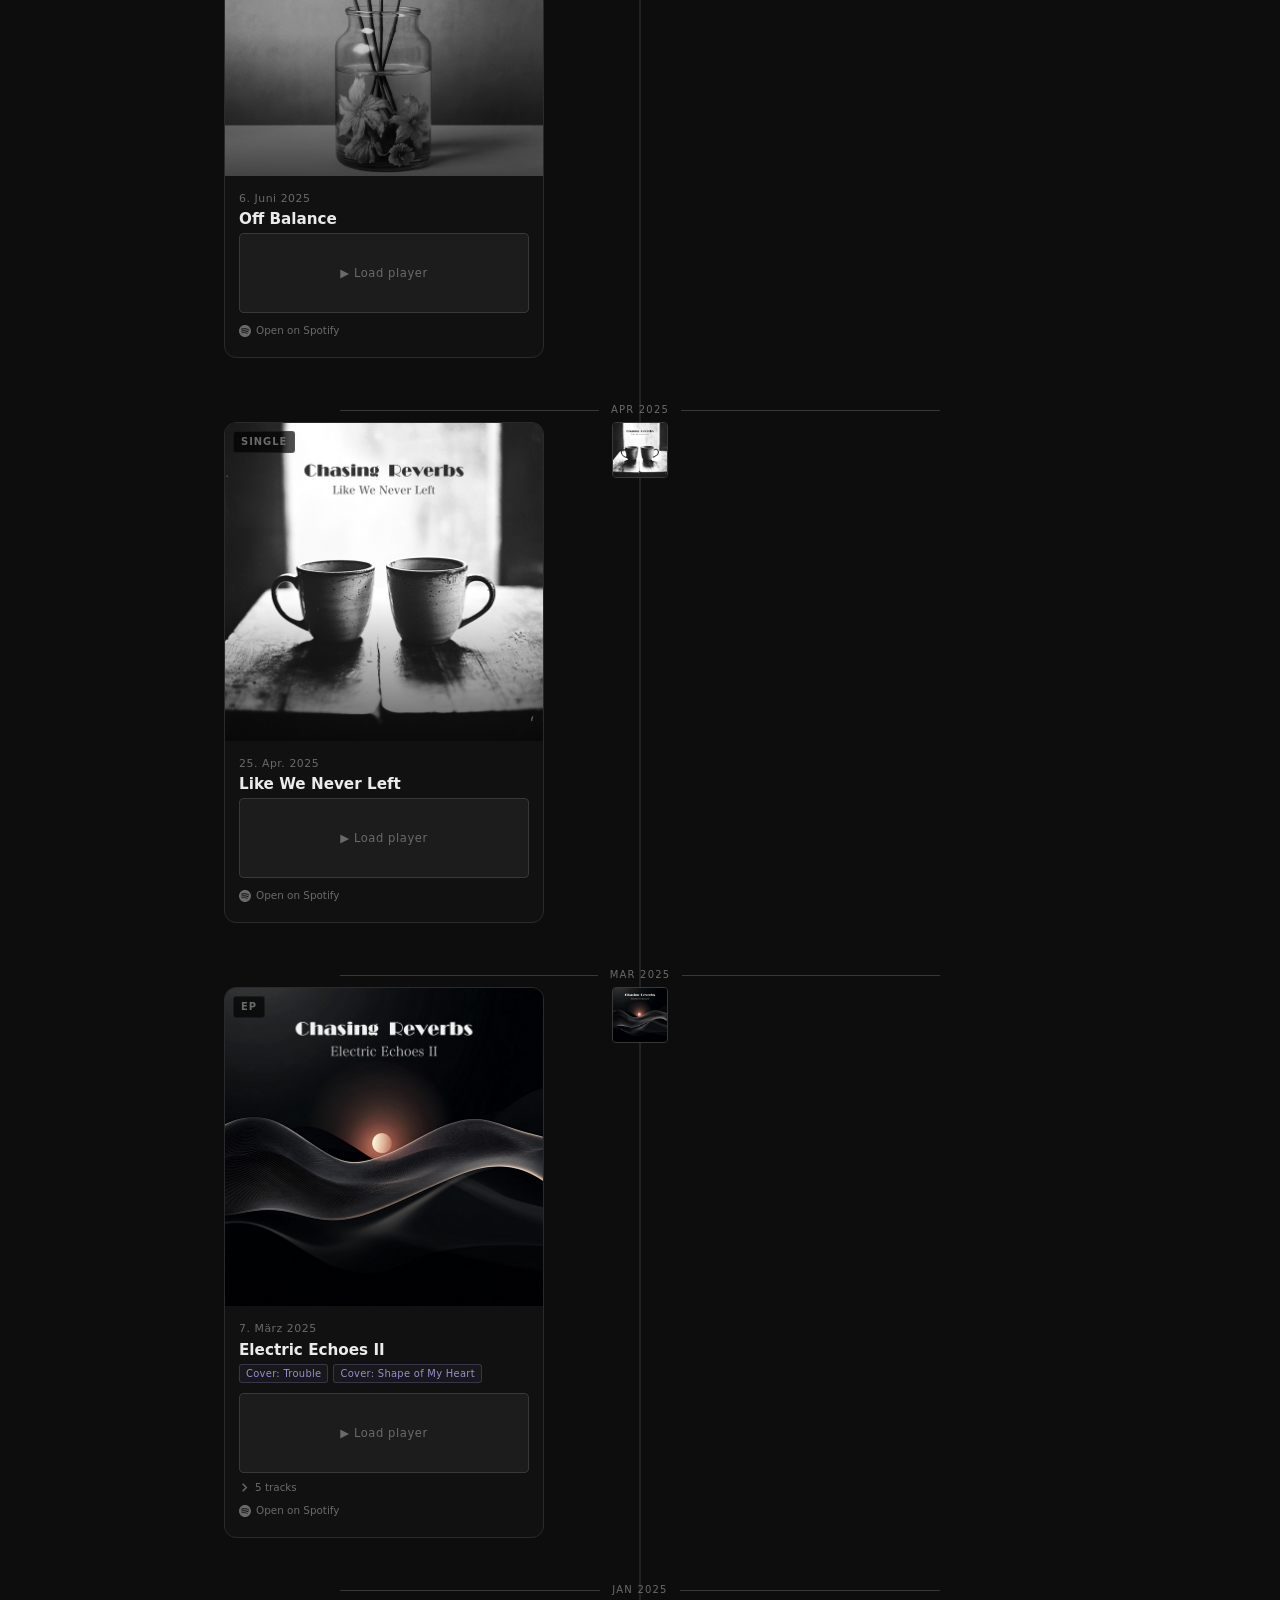
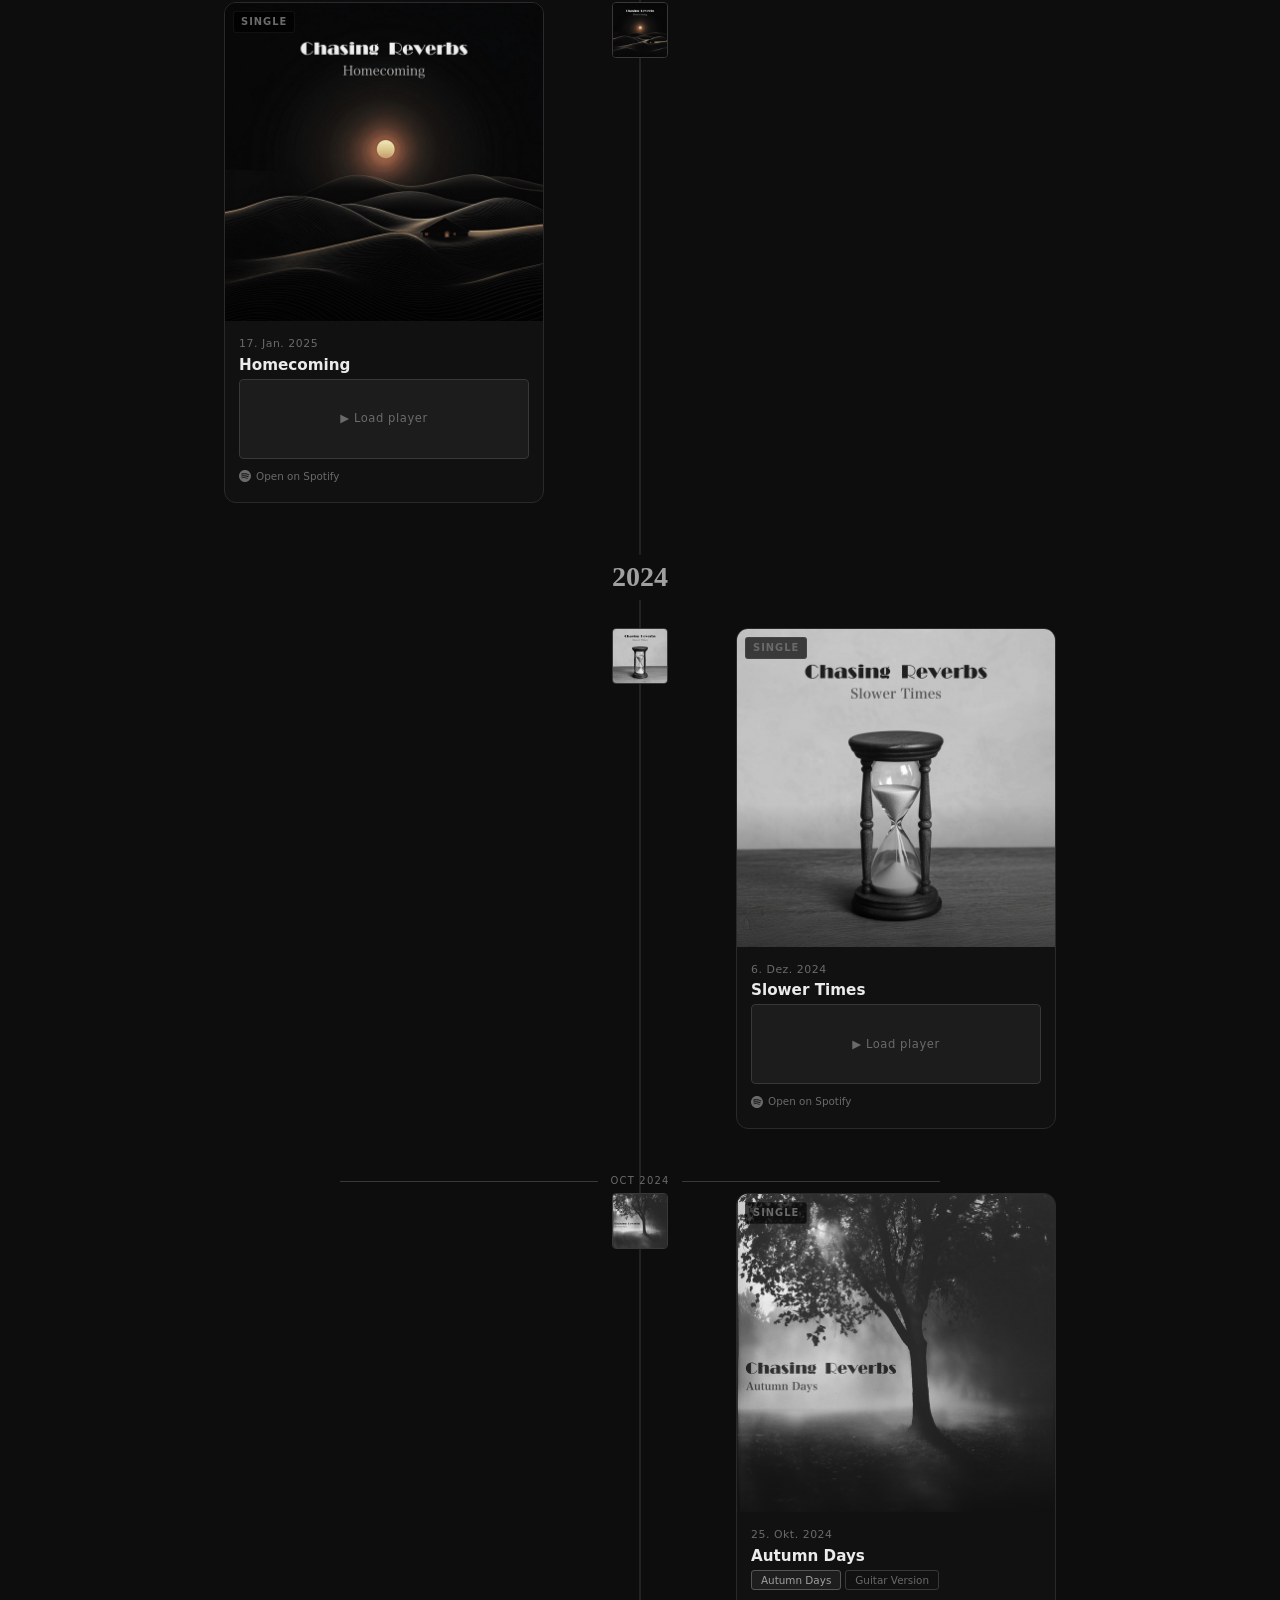
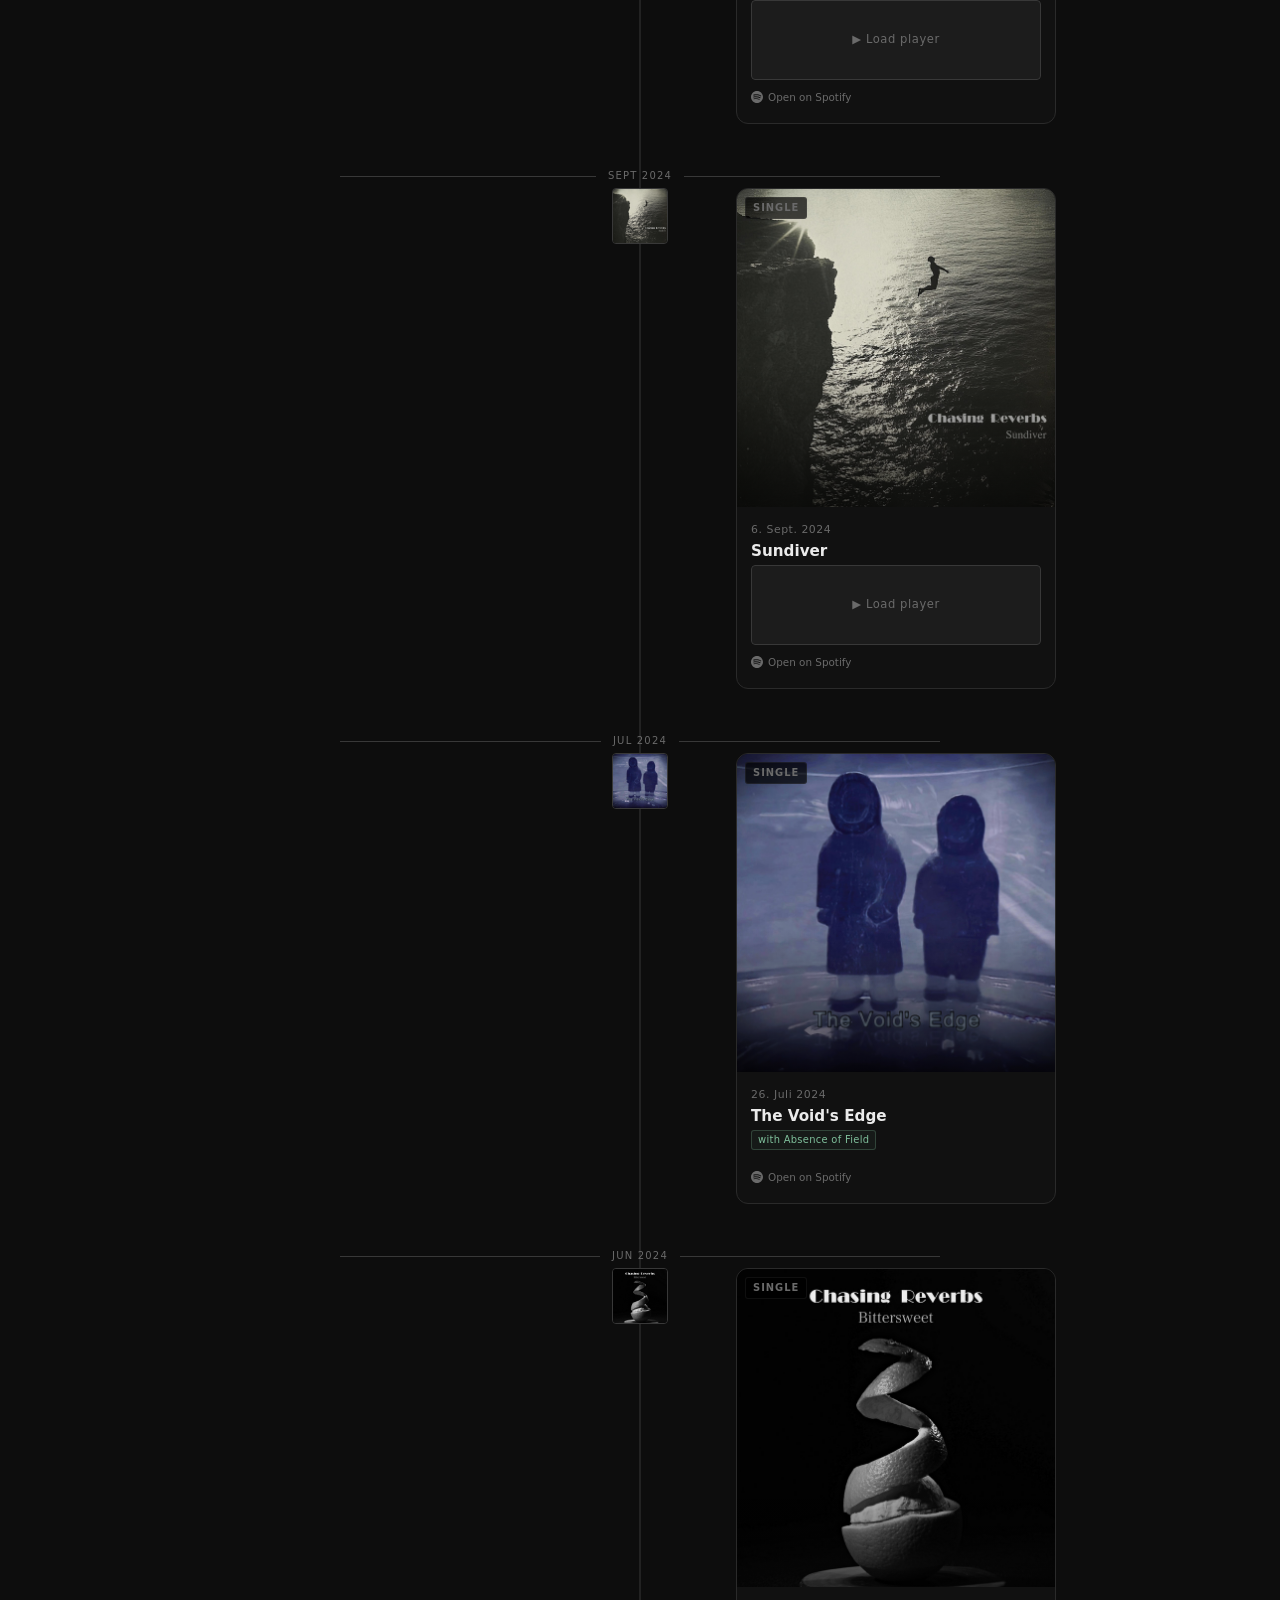
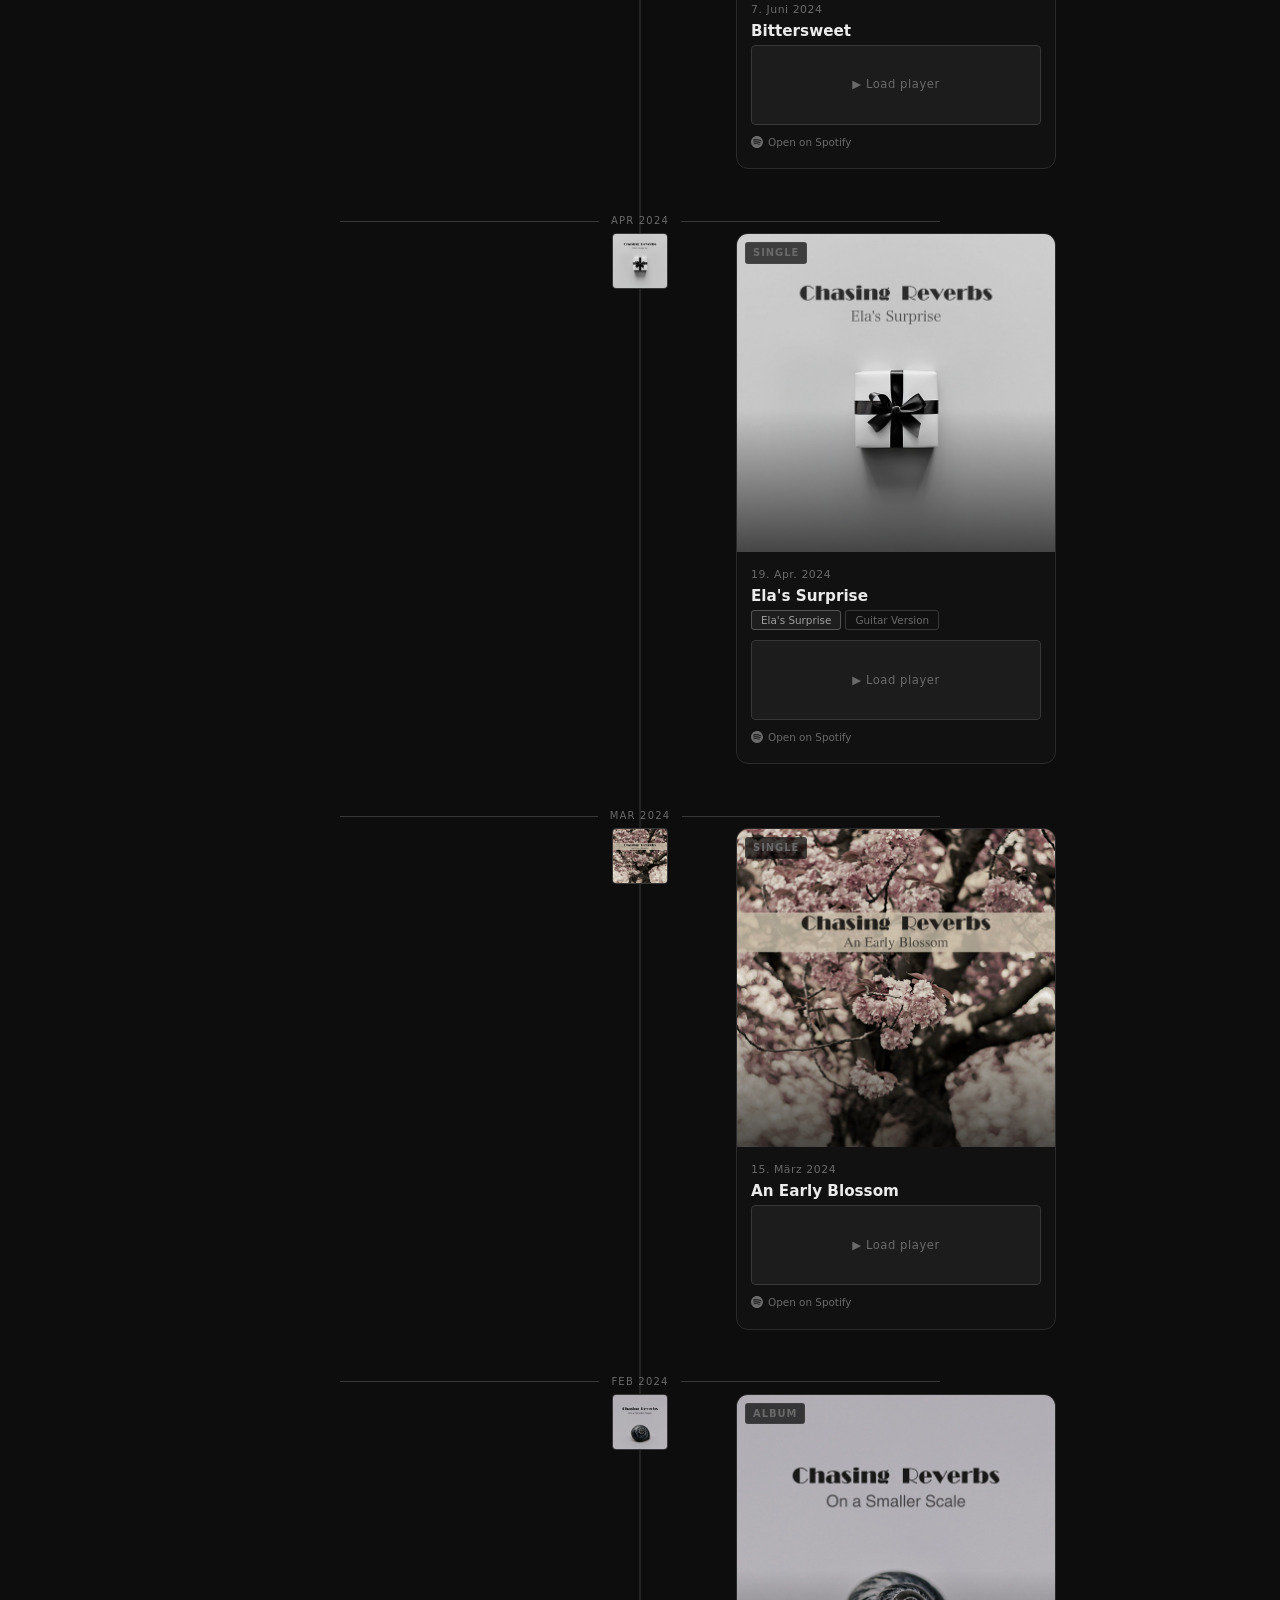
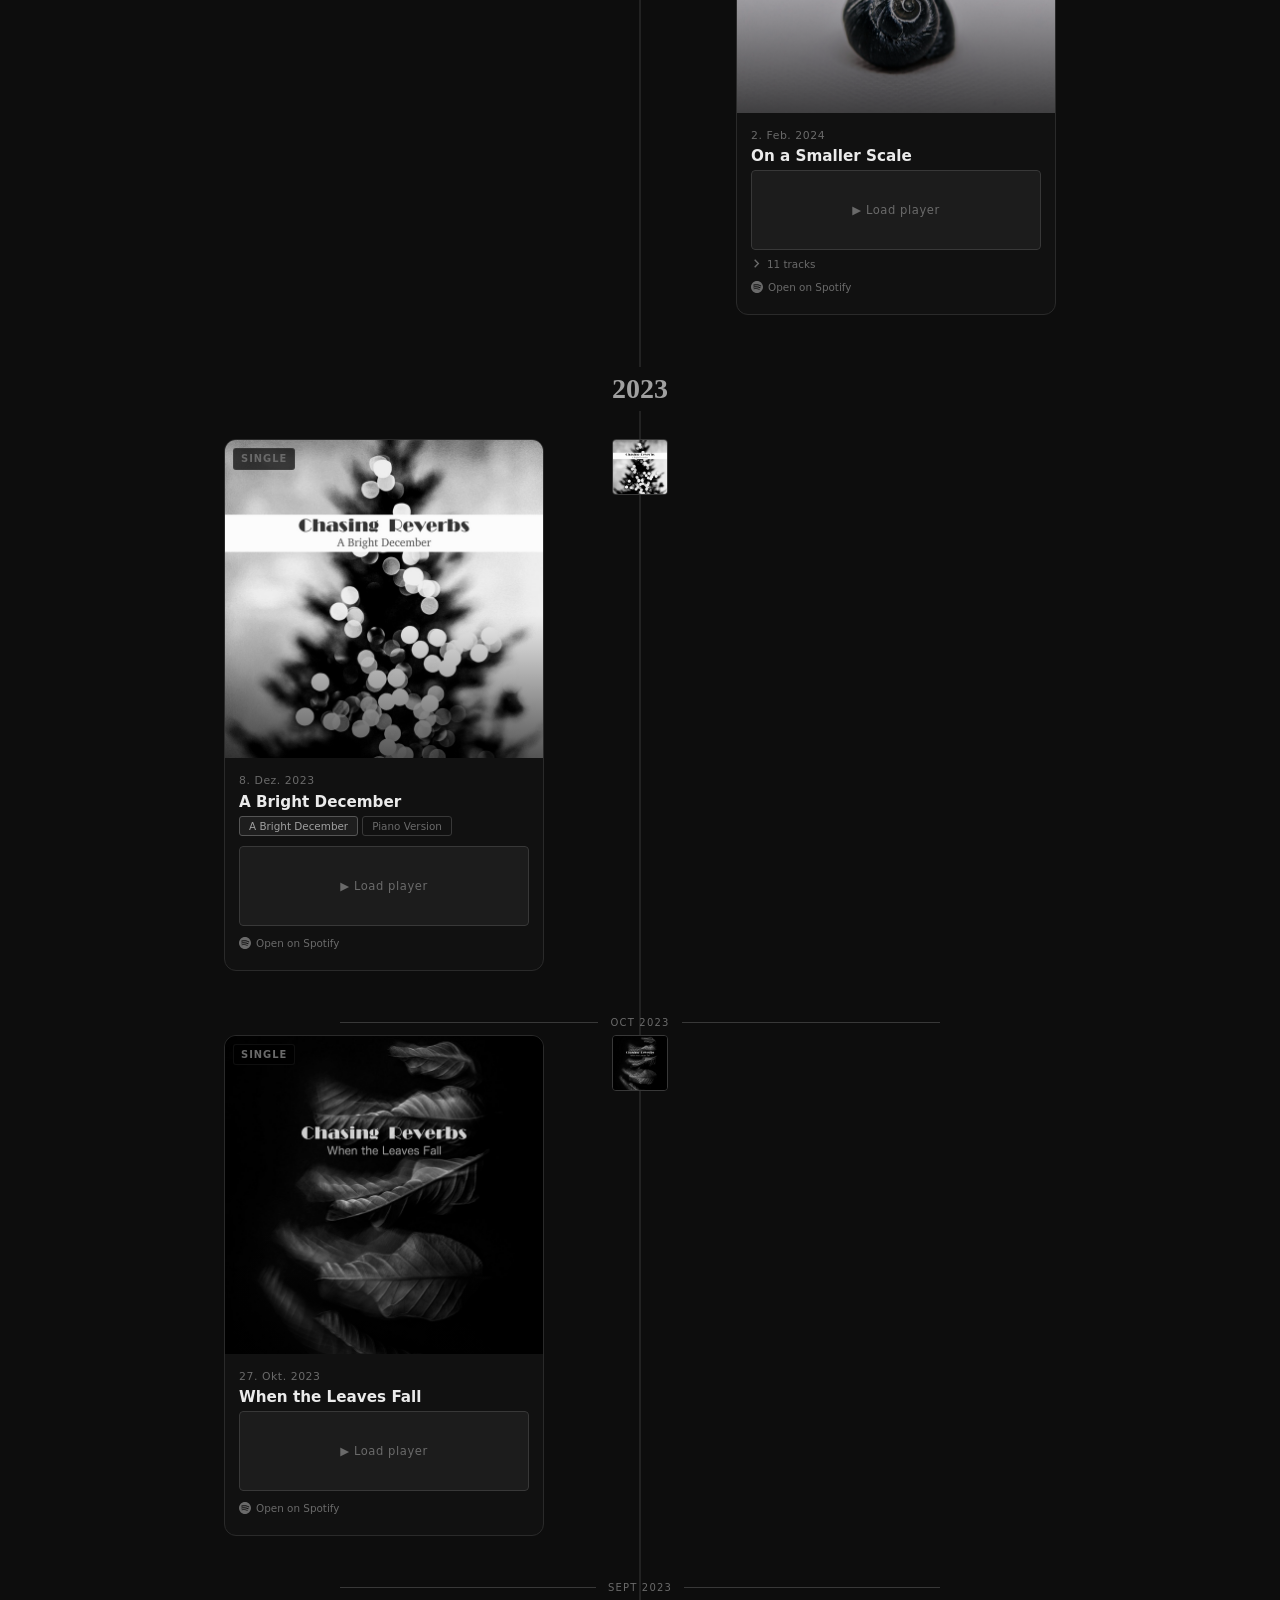
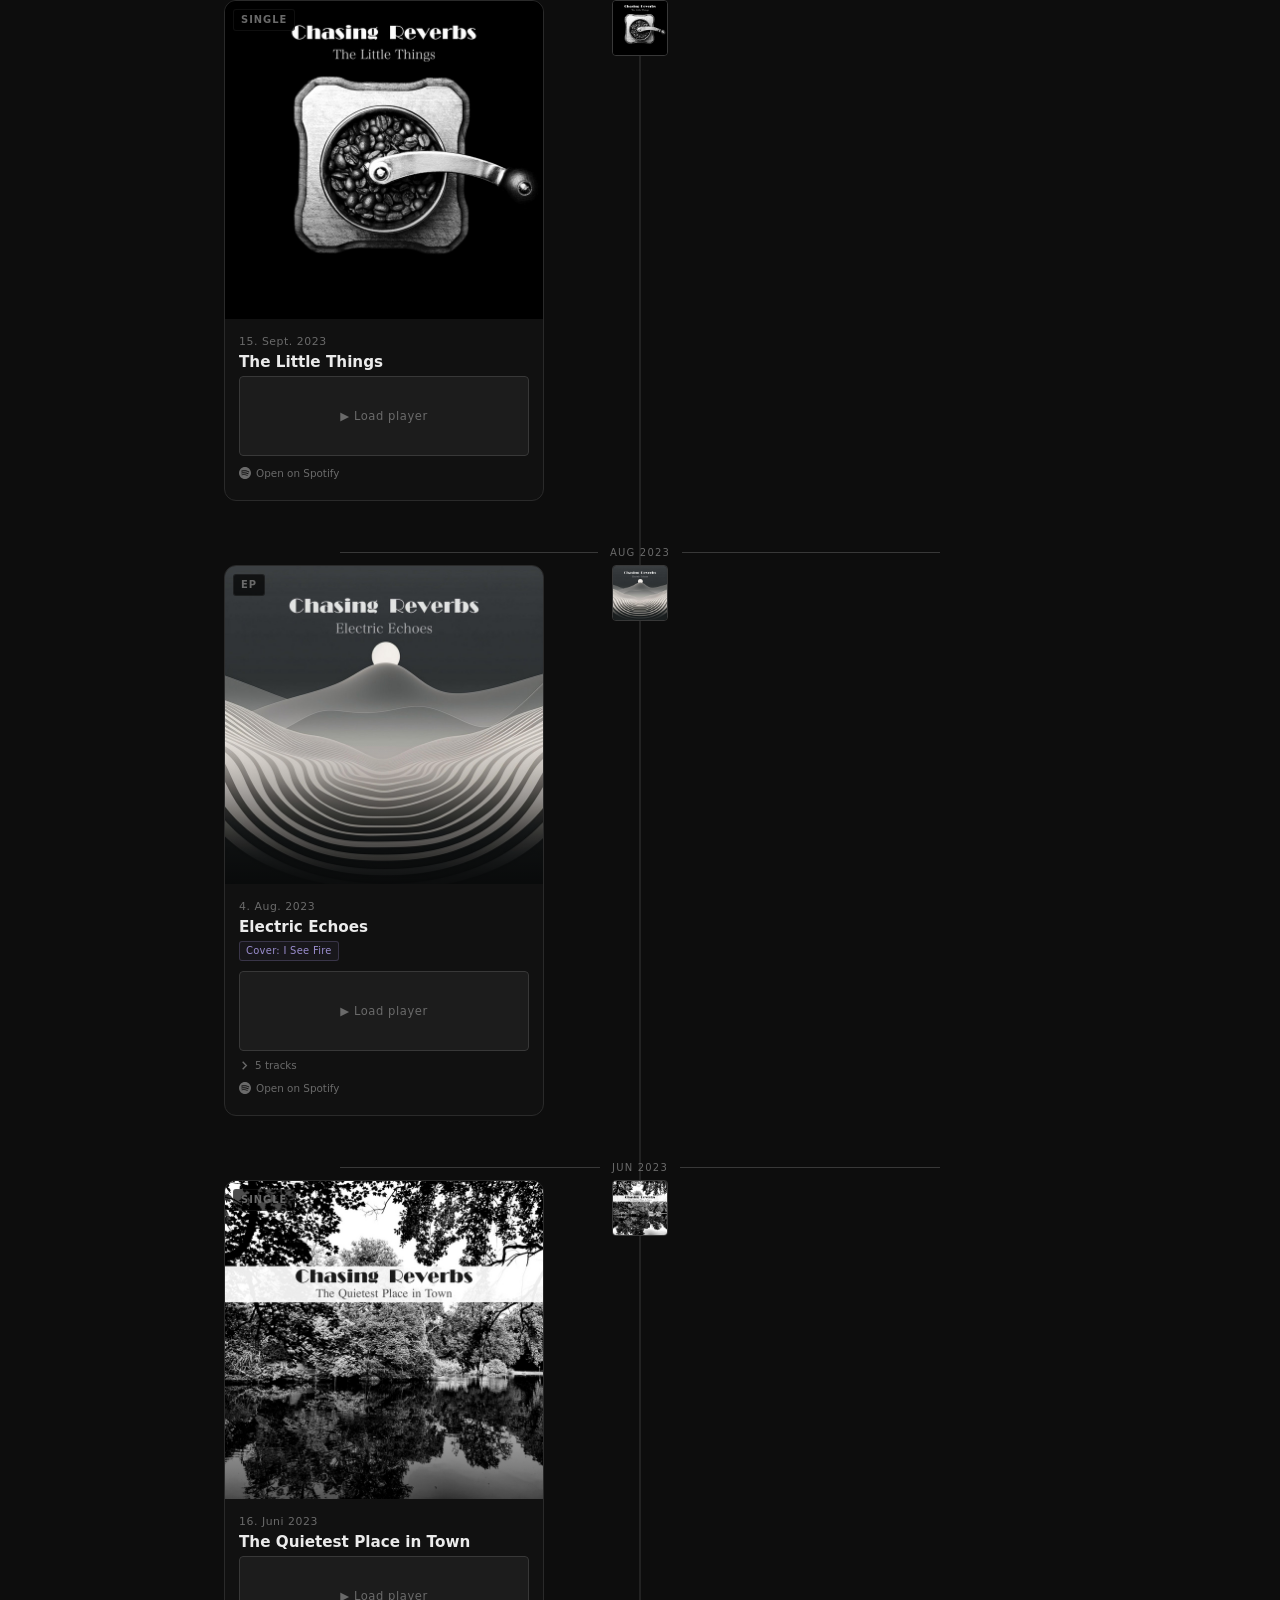
==== commit 8a015936: "GA4 entfernt, Footer-Links Impressum/Datenschutz (legal.chasingreverbs.com) Tracking cookiefrei über" ====
--- a/index.html
+++ b/index.html
@@ -12,14 +12,6 @@
   <title>Chasing Reverbs – Release Timeline</title>
   <link rel="stylesheet" href="timeline.css">
   <link rel="icon" type="image/png" sizes="32x32" href="favicon.png">
-  <!-- Google Analytics -->
-  <script async src="https://www.googletagmanager.com/gtag/js?id=G-ETFJ58EMVM"></script>
-  <script>
-    window.dataLayer = window.dataLayer || [];
-    function gtag(){dataLayer.push(arguments);}
-    gtag('js', new Date());
-    gtag('config', 'G-ETFJ58EMVM');
-  </script>
 </head>
 <body>
 
@@ -52,6 +44,10 @@
       <a href="https://open.spotify.com/artist/61qSGQsnPa7ojcI75q32KX" target="_blank" rel="noopener">Chasing Reverbs on Spotify</a>
       &nbsp;·&nbsp;
       <a href="https://chasing-reverbs.com" target="_blank" rel="noopener">chasing-reverbs.com</a>
+      &nbsp;·&nbsp;
+      <a href="https://legal.chasingreverbs.com/#impressum">Impressum</a>
+      &nbsp;·&nbsp;
+      <a href="https://legal.chasingreverbs.com/#datenschutz">Datenschutz</a>
     </p>
   </footer>
 
--- a/timeline.css
+++ b/timeline.css
@@ -613,12 +613,12 @@
   text-align: center;
   padding: 40px 24px;
   border-top: 1px solid var(--line-color);
-  color: var(--ui-text-tertiary);
+  color: #8a8a8a;
   font-size: 0.7rem;
   letter-spacing: 0.04em;
 }
 
-footer a { color: var(--ui-text-tertiary); }
+footer a { color: #8a8a8a; display: inline-block; padding: 14px 2px; margin: -14px 0; }
 footer a:hover { color: var(--ui-text-secondary); }
 
 /* ── Responsive ─────────────────────────────────────────────────────────── */
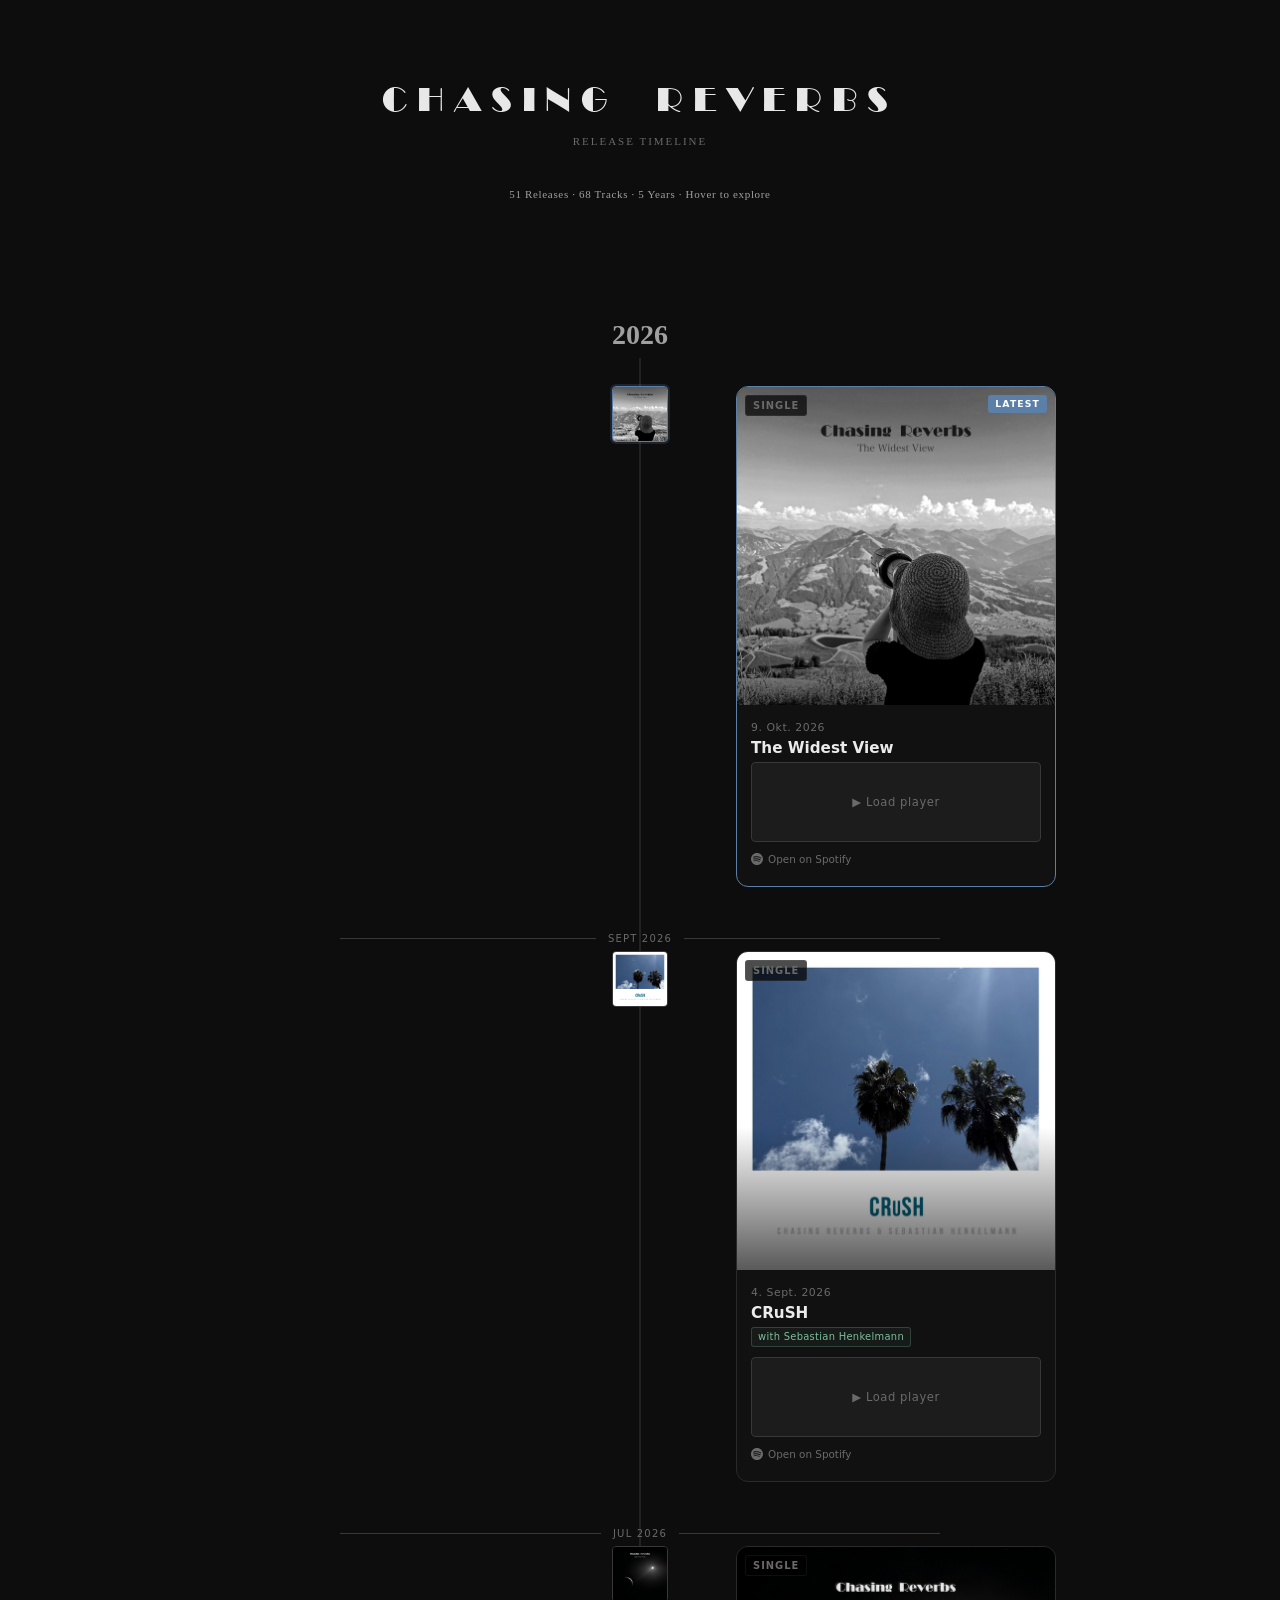
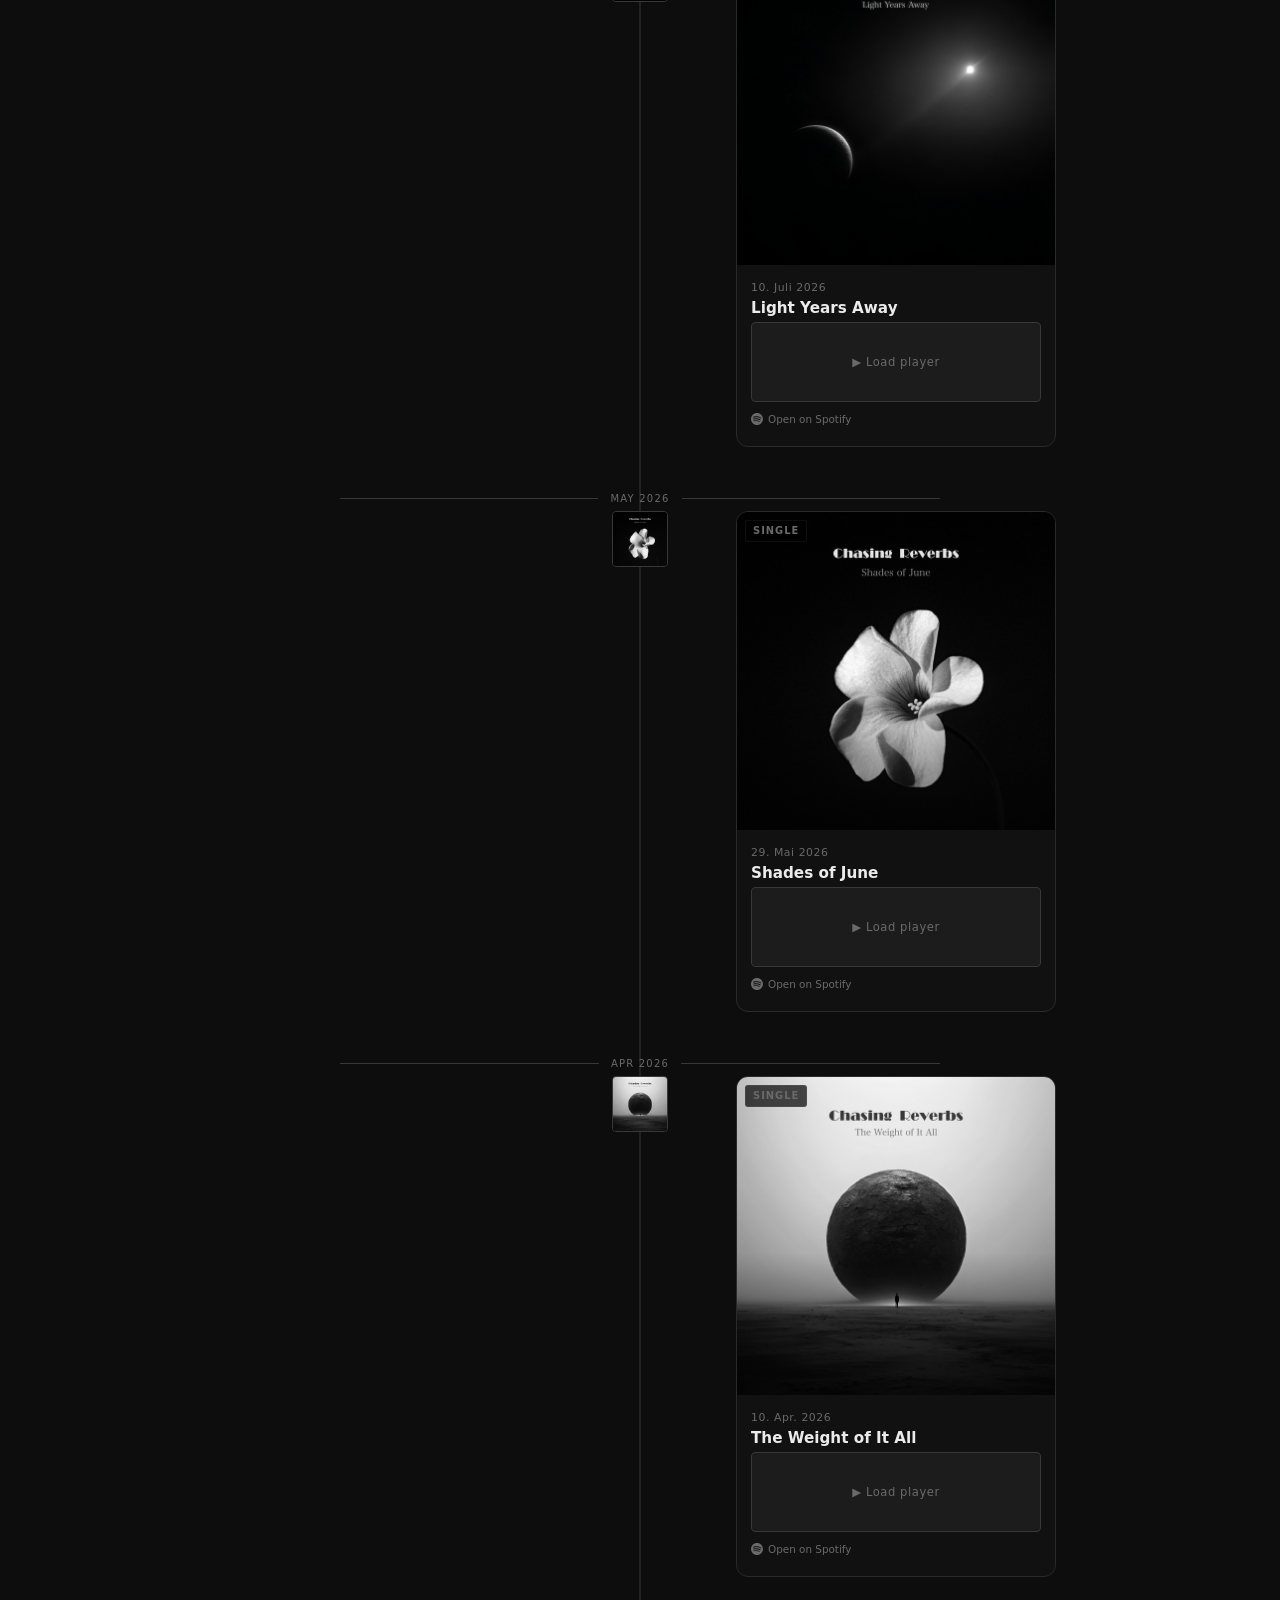
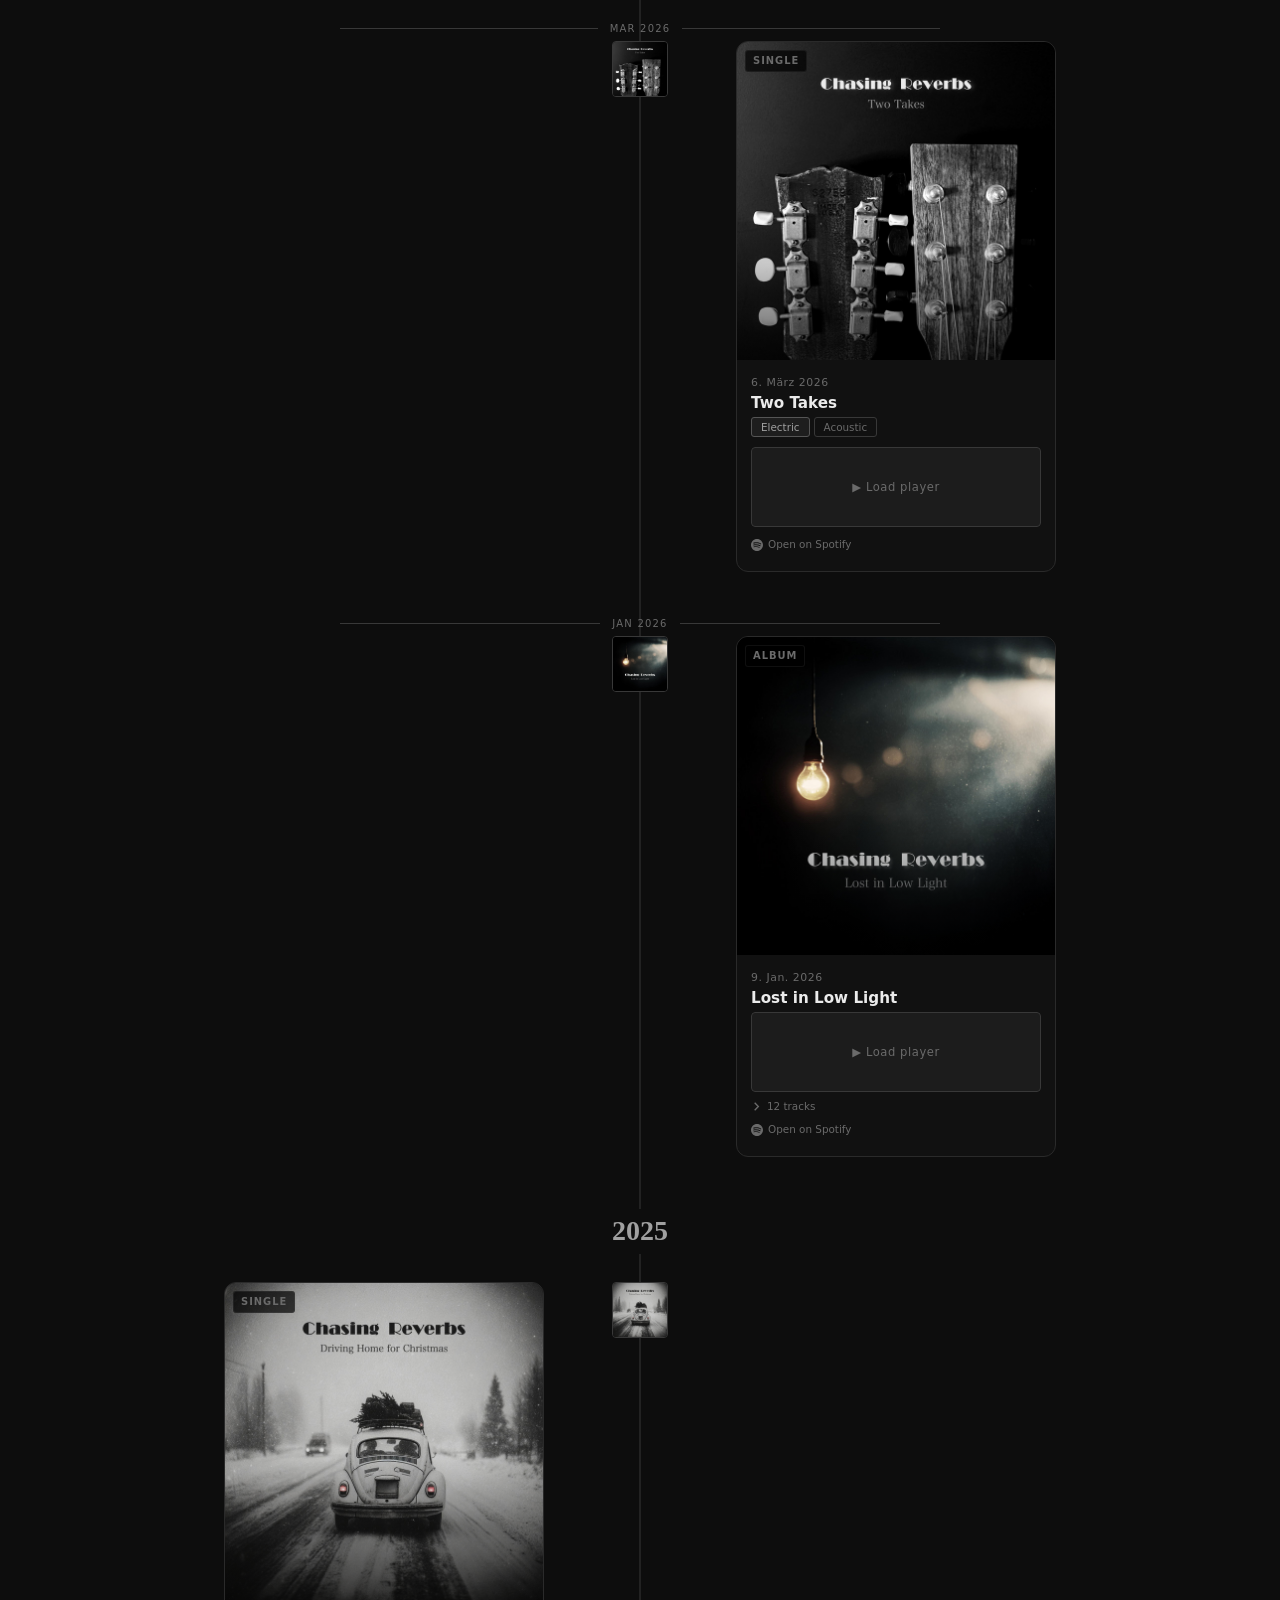
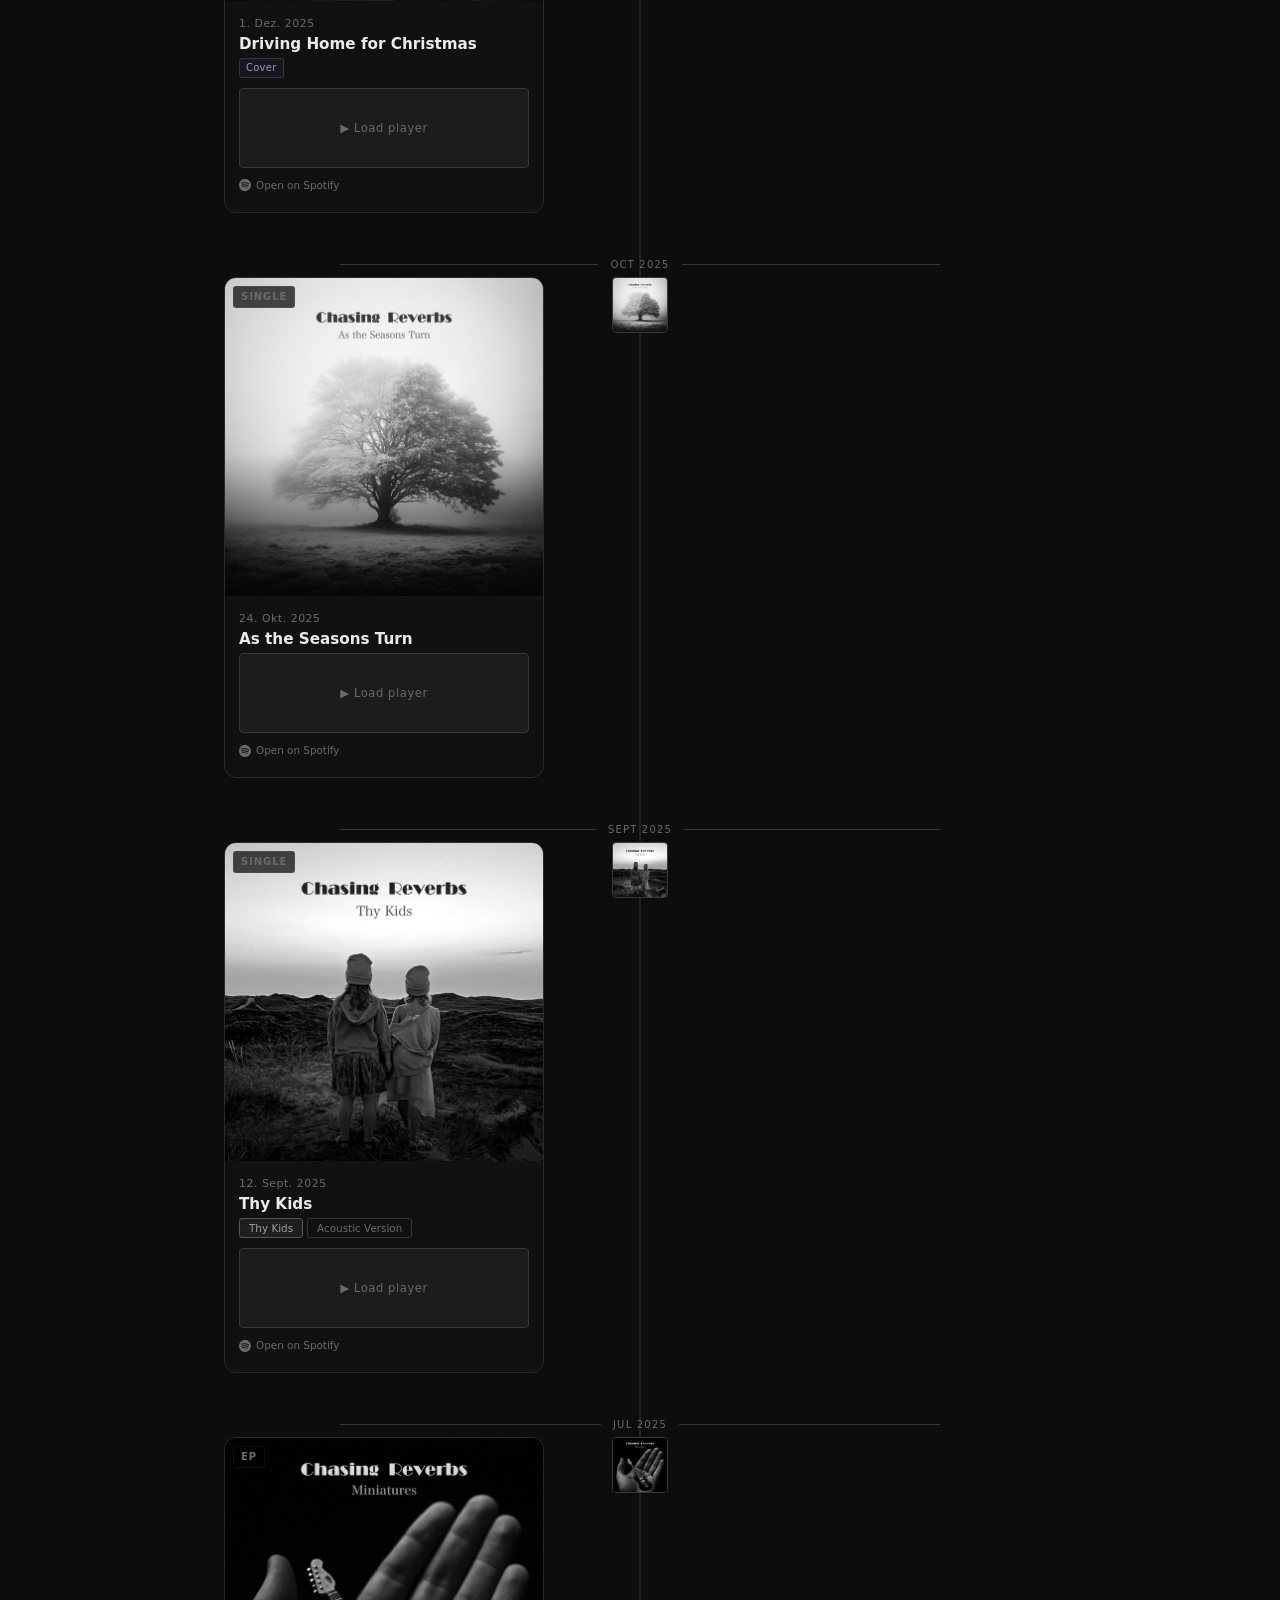
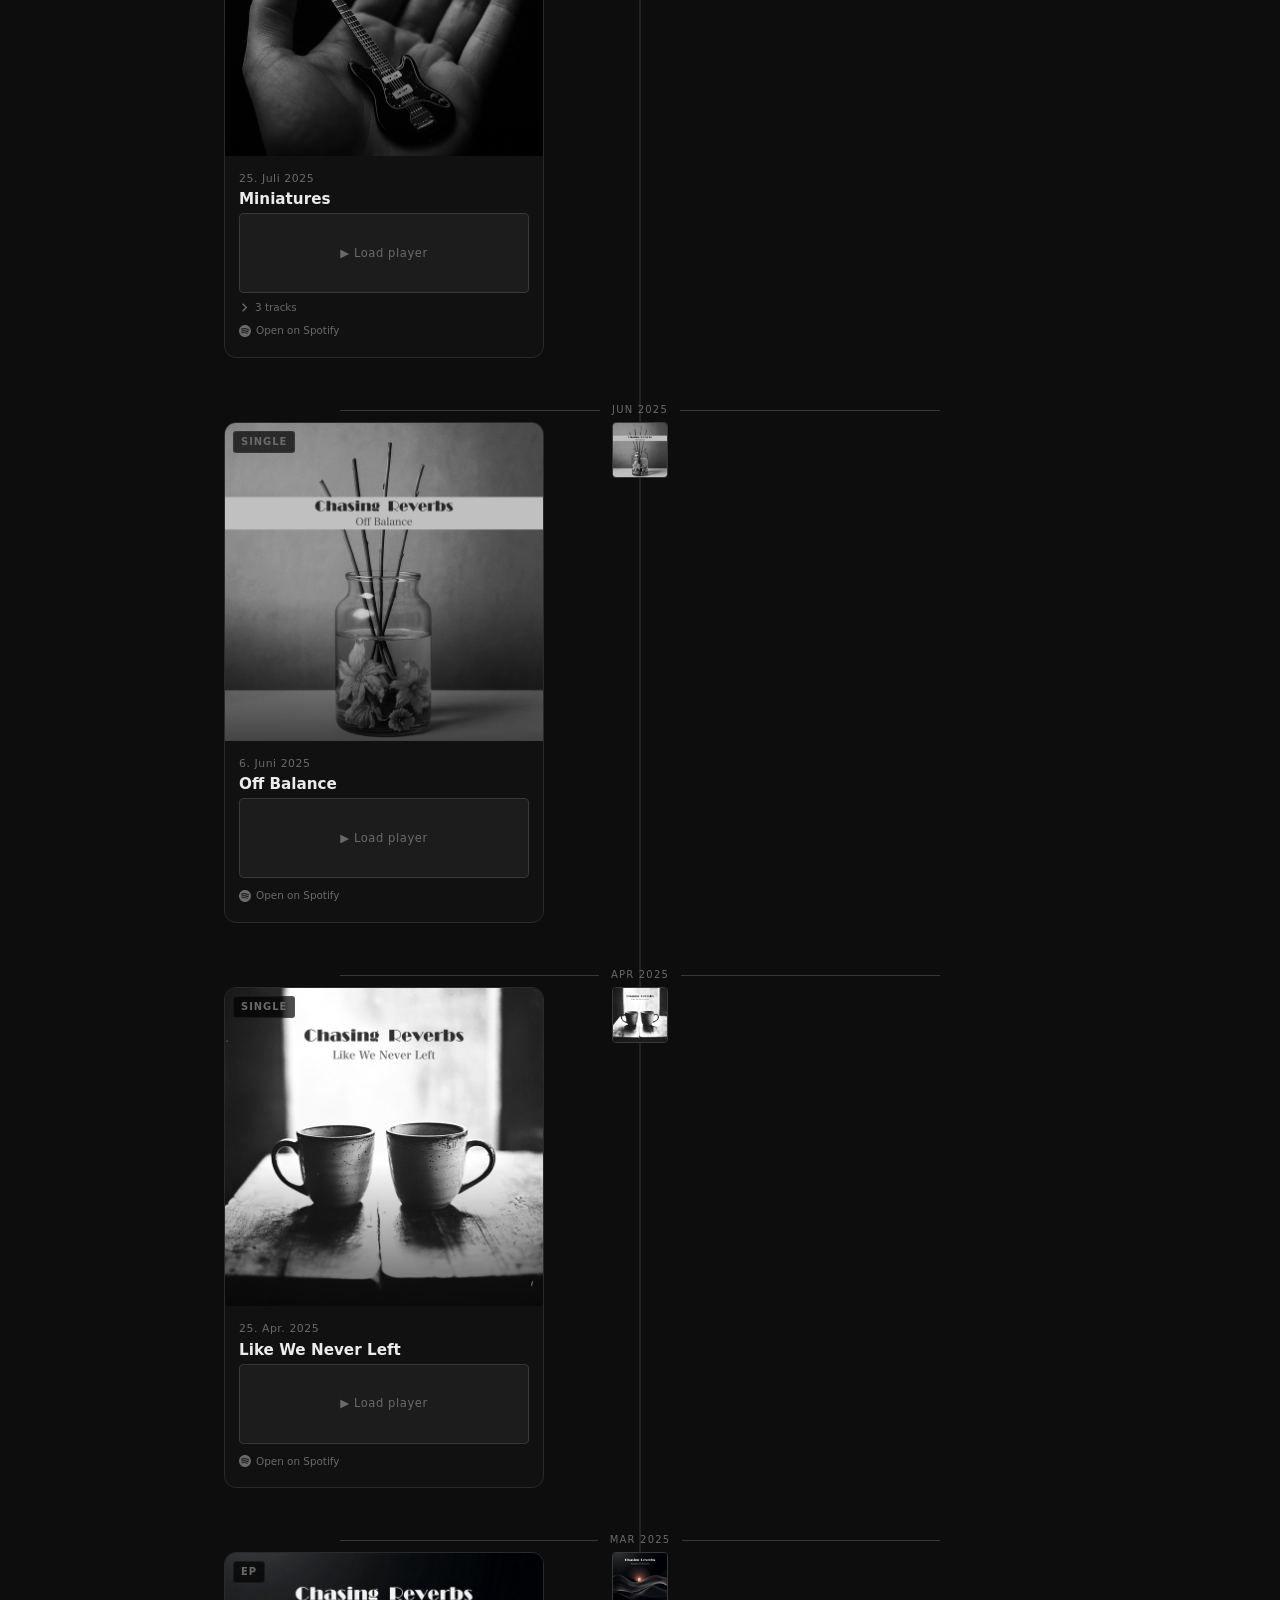
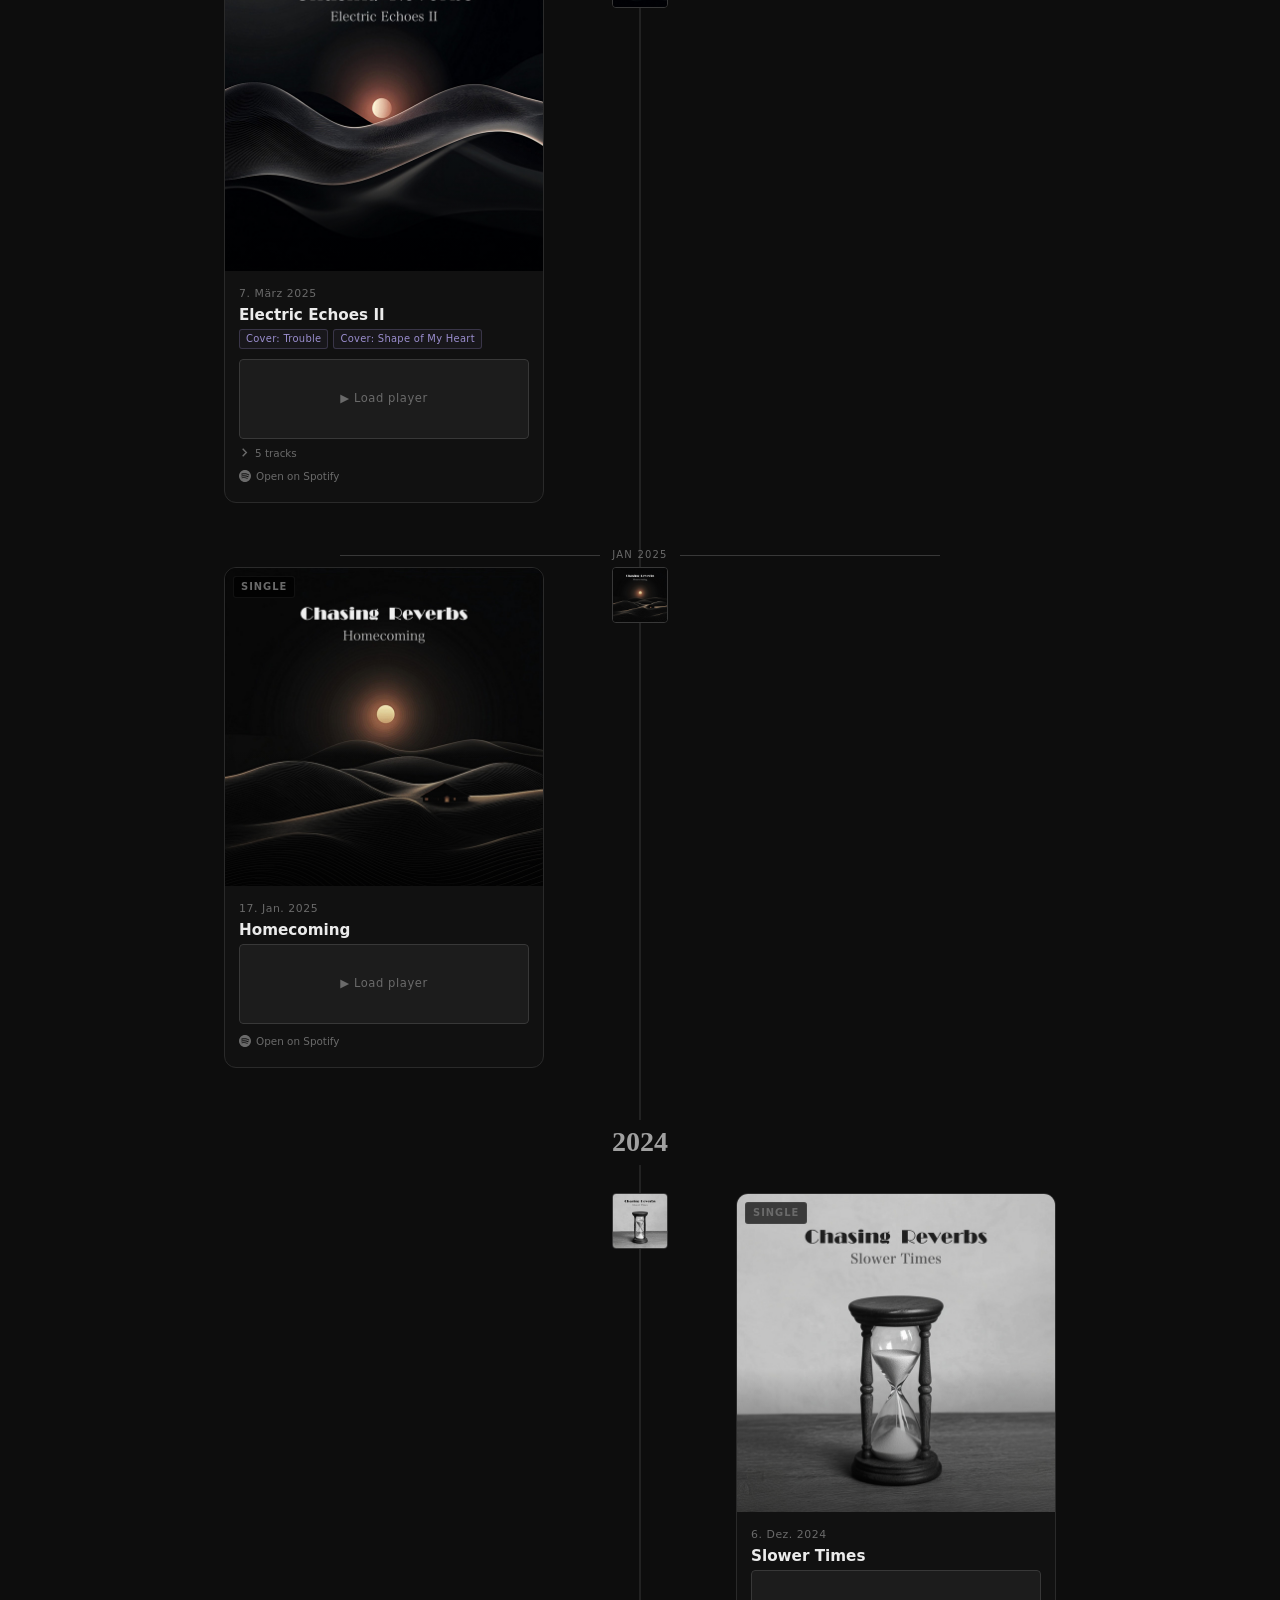
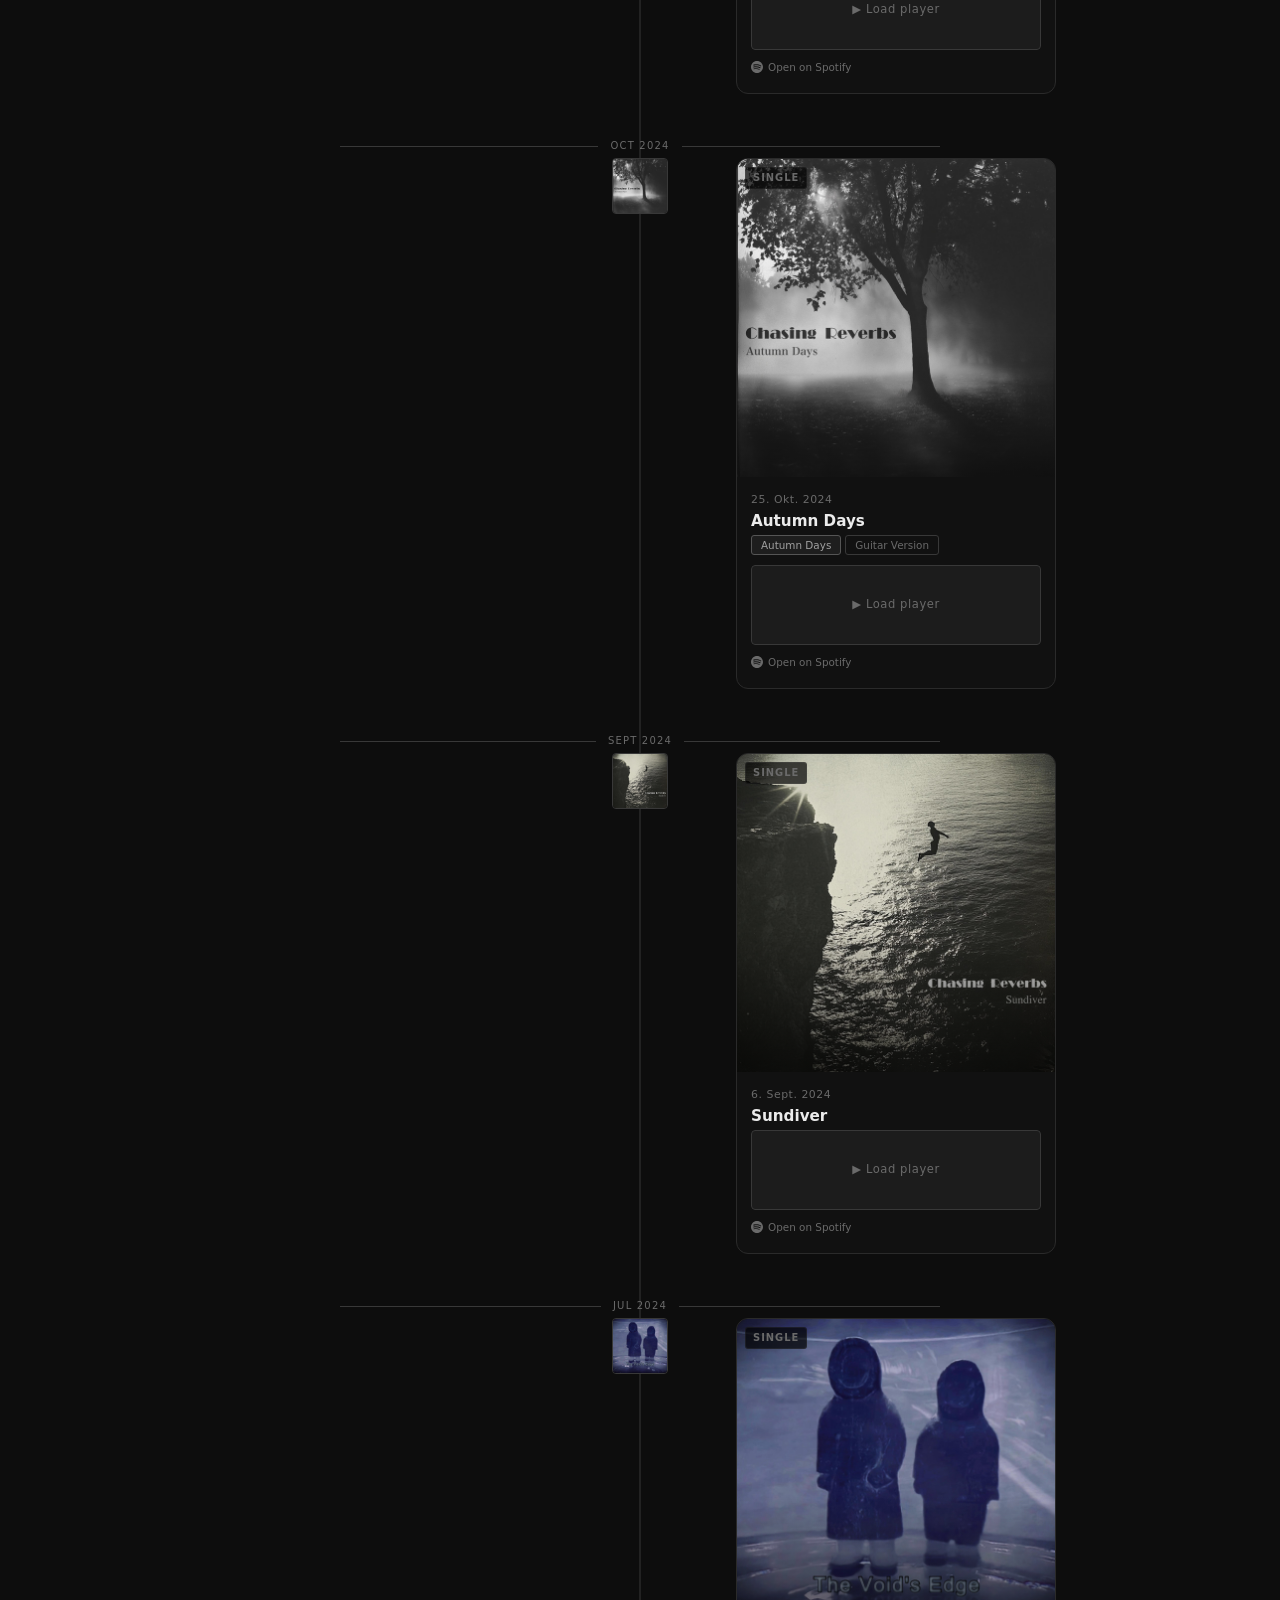
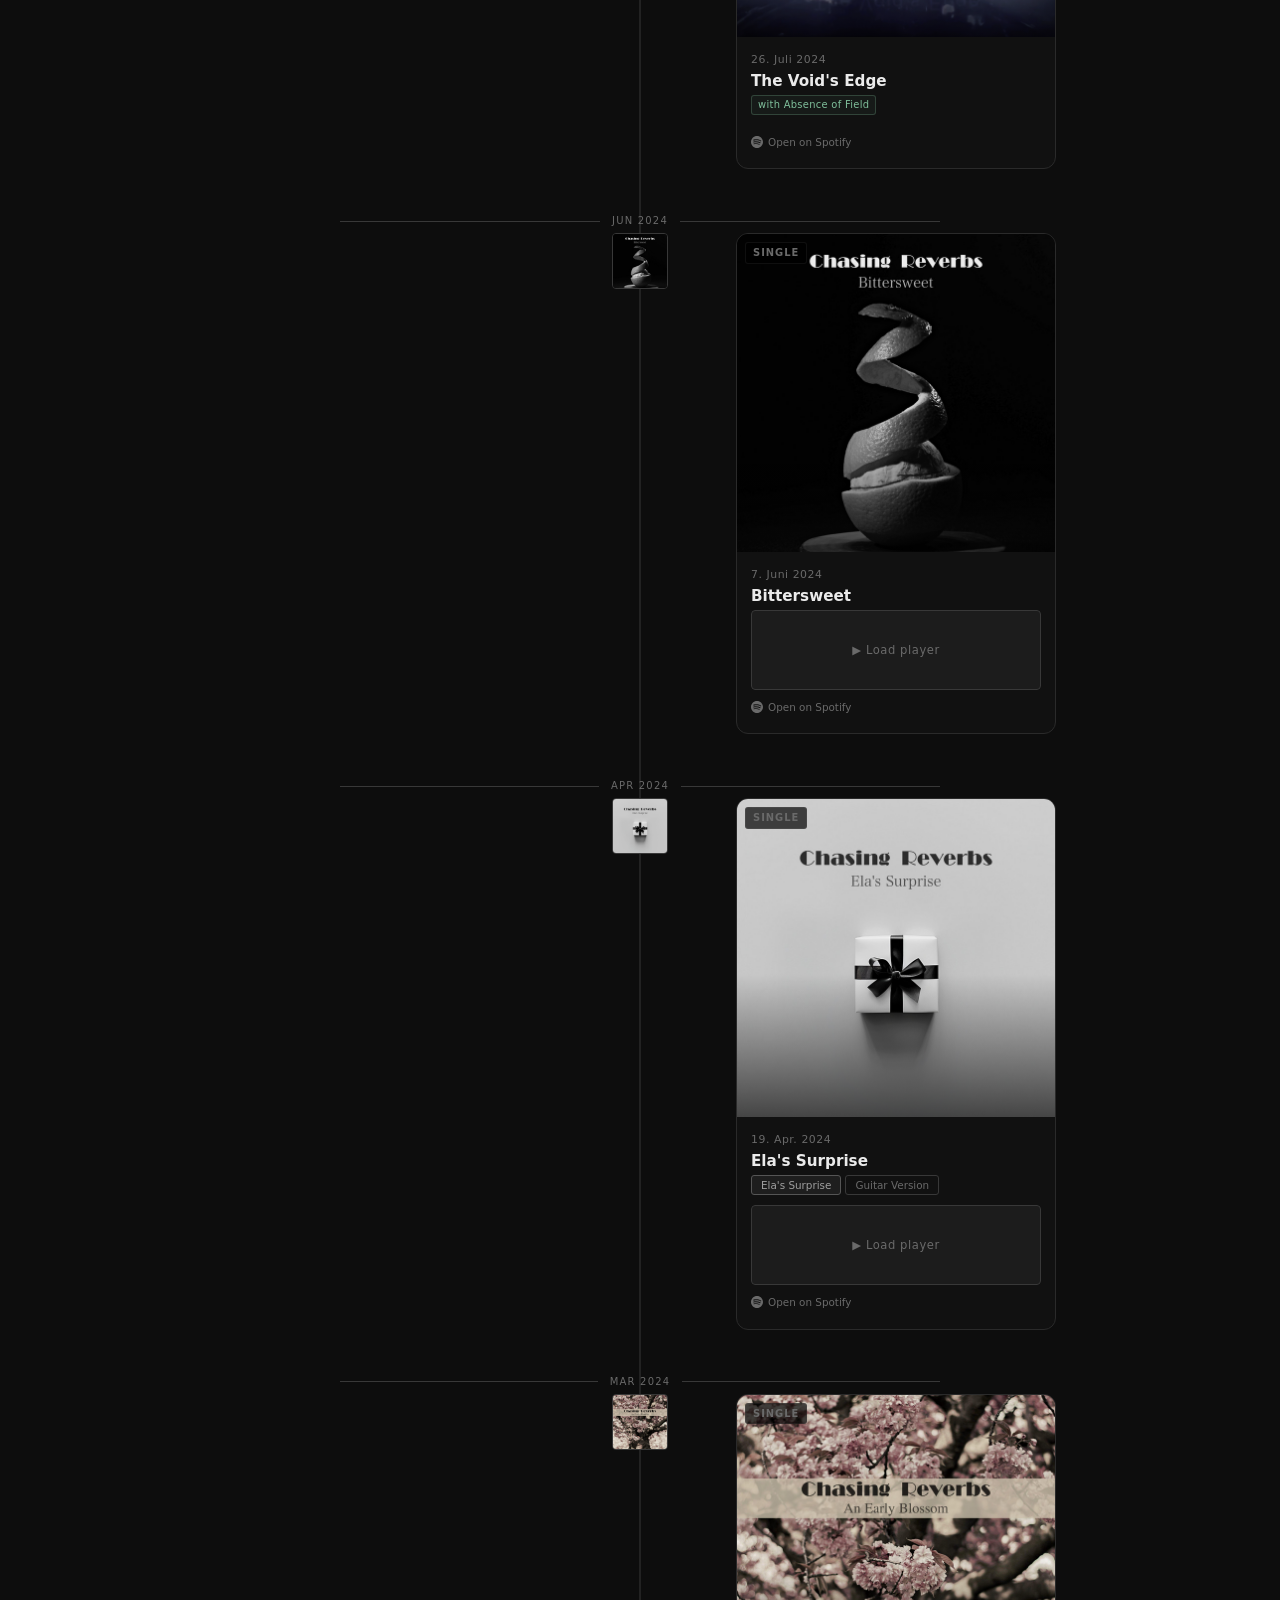
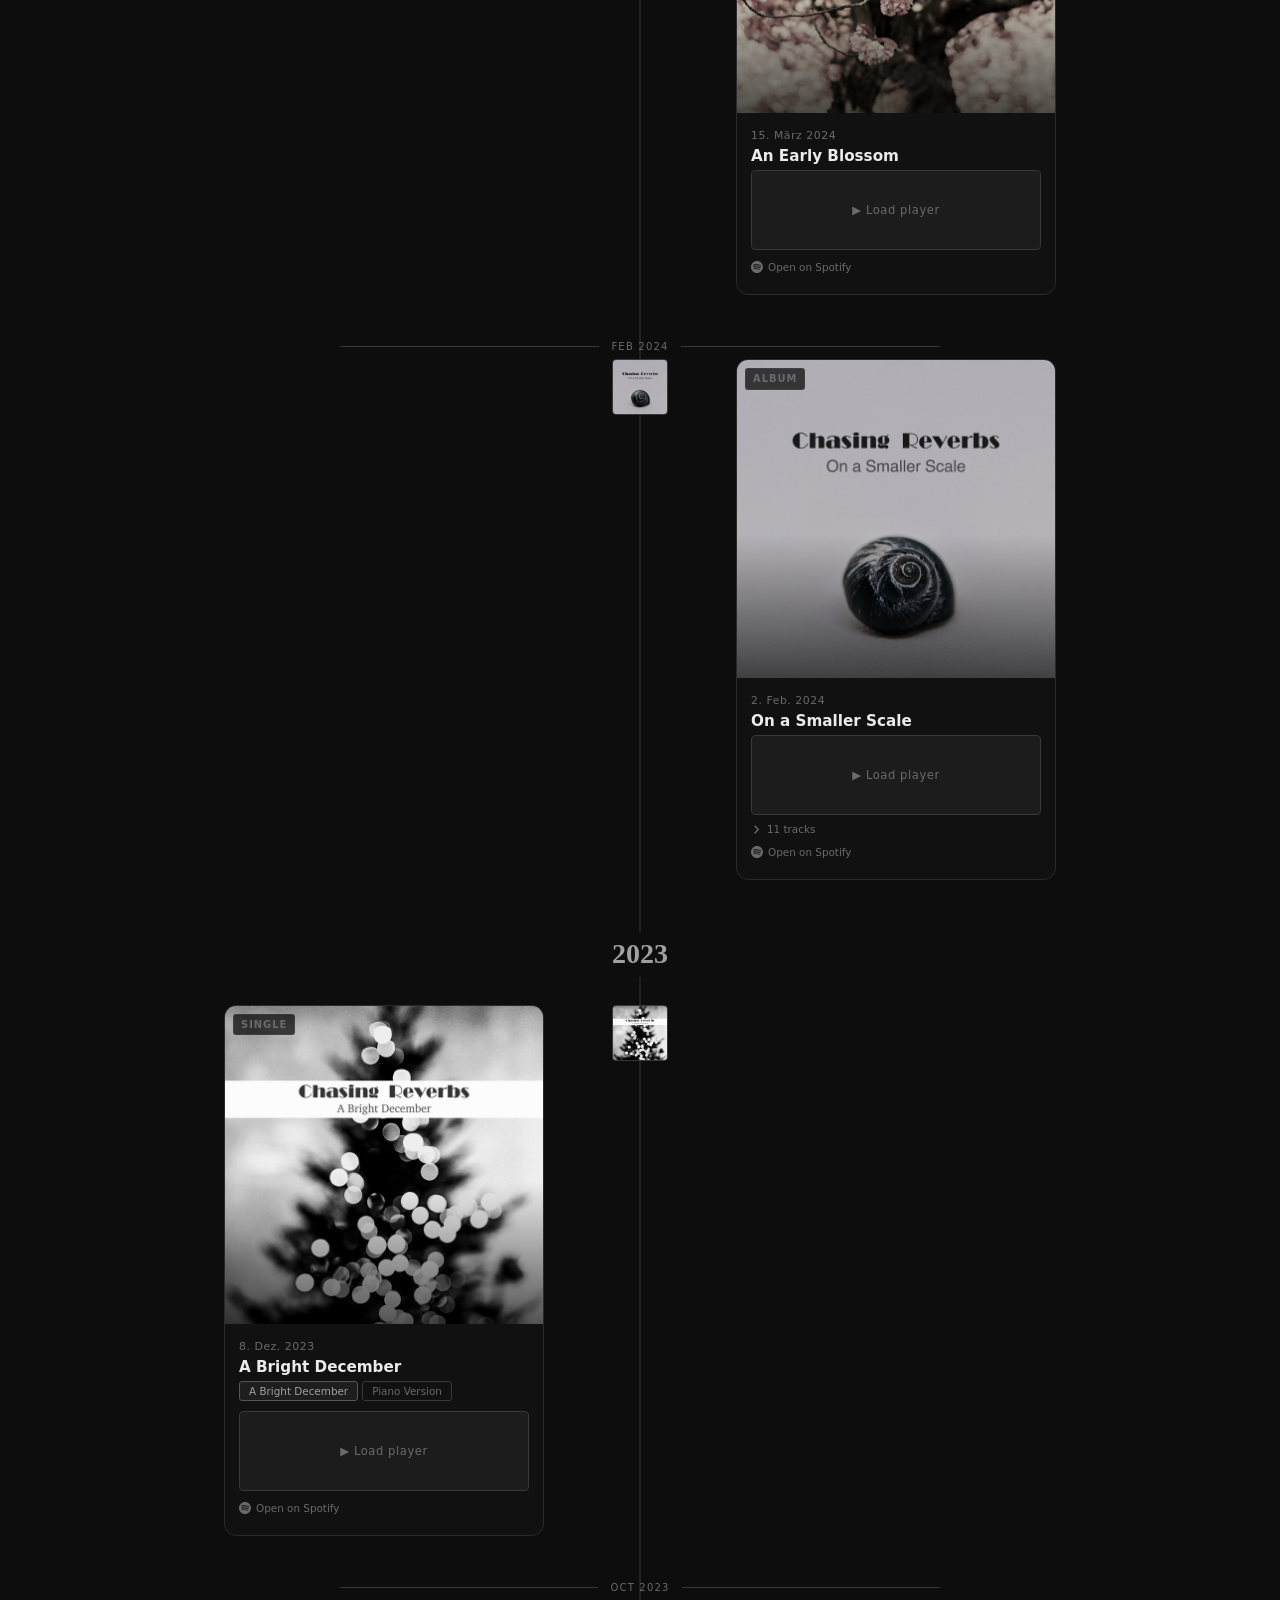
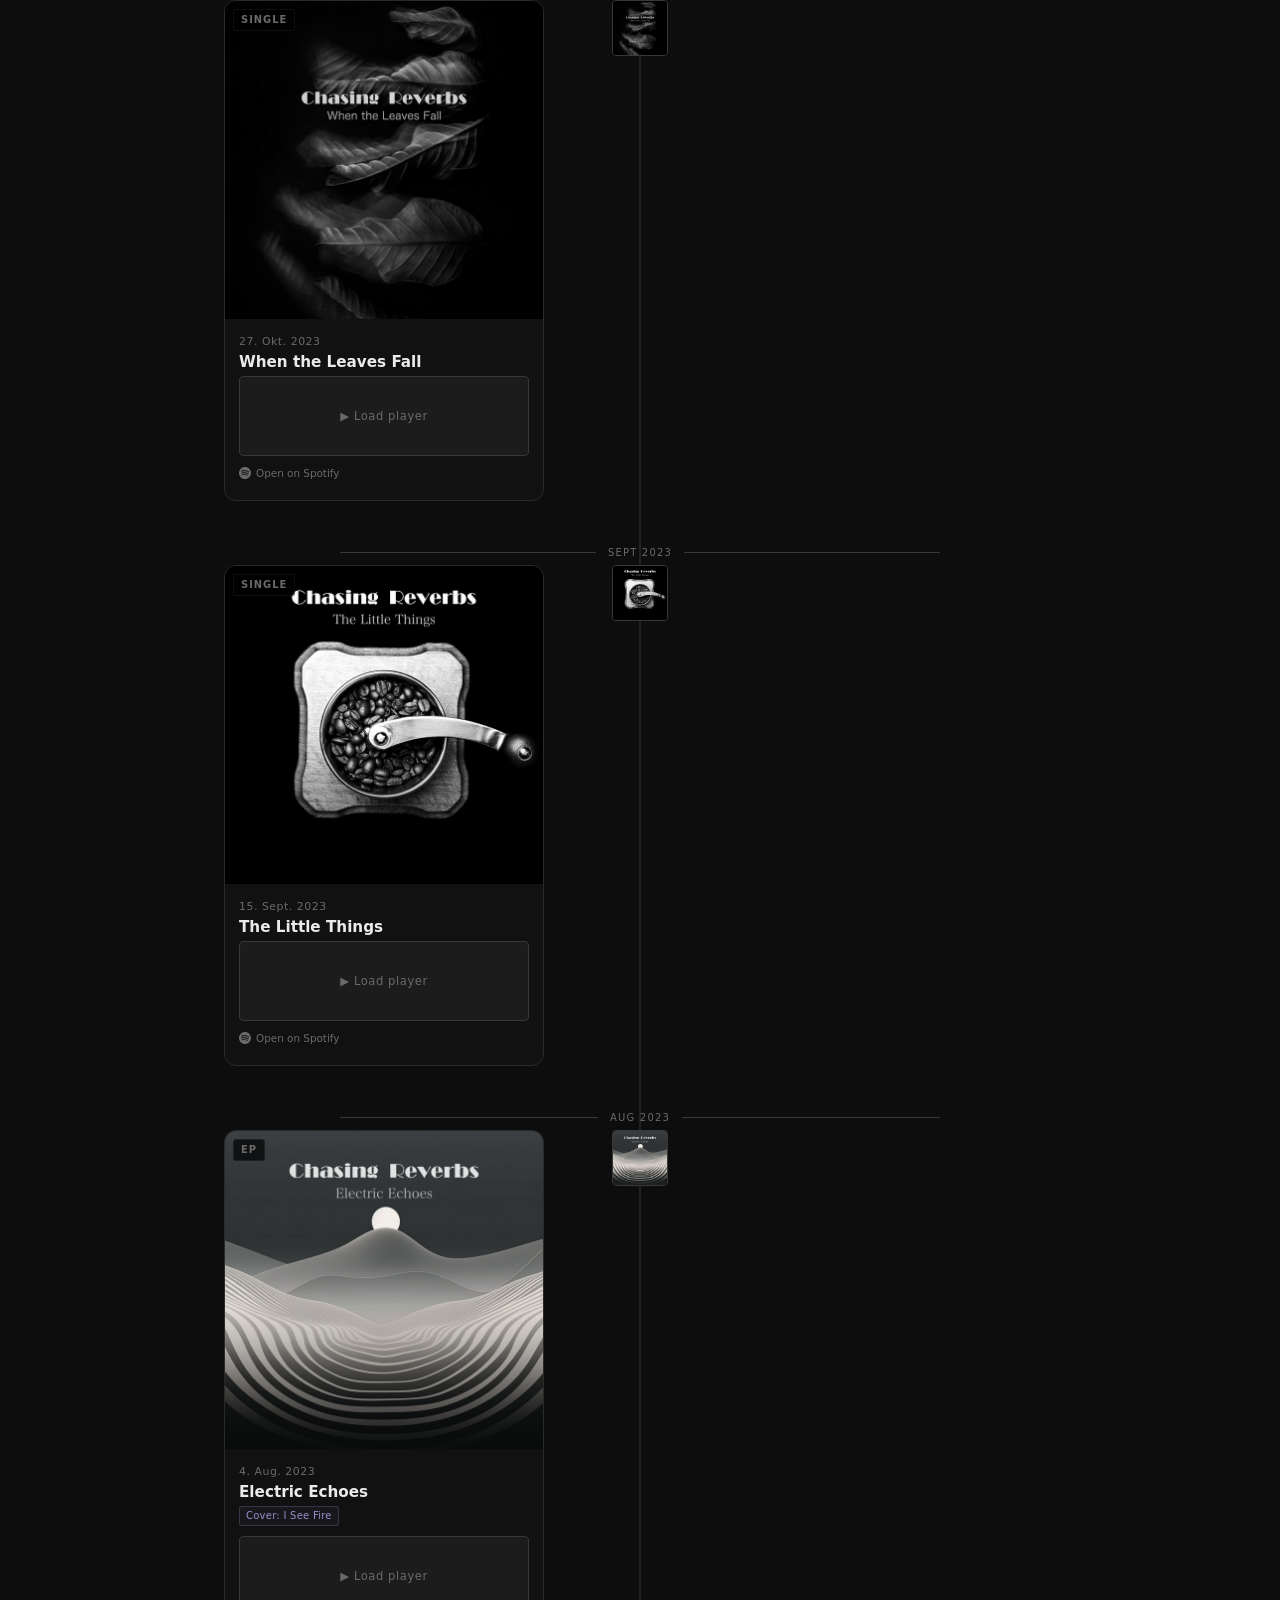
==== commit 9645abbe: "Add The Widest View (2026-10-09 single, TSR) - Marked as latest (CRuSH loses the badge) - Stats bar:" ====
--- a/index.html
+++ b/index.html
@@ -21,7 +21,7 @@
   </header>
 
   <div class="stats-bar">
-    <span id="stats-line">50 Releases · 67 Tracks · 5 Years · Hover to explore</span>
+    <span id="stats-line">51 Releases · 68 Tracks · 5 Years · Hover to explore</span>
   </div>
 
   <main class="timeline" aria-label="Release Timeline">
